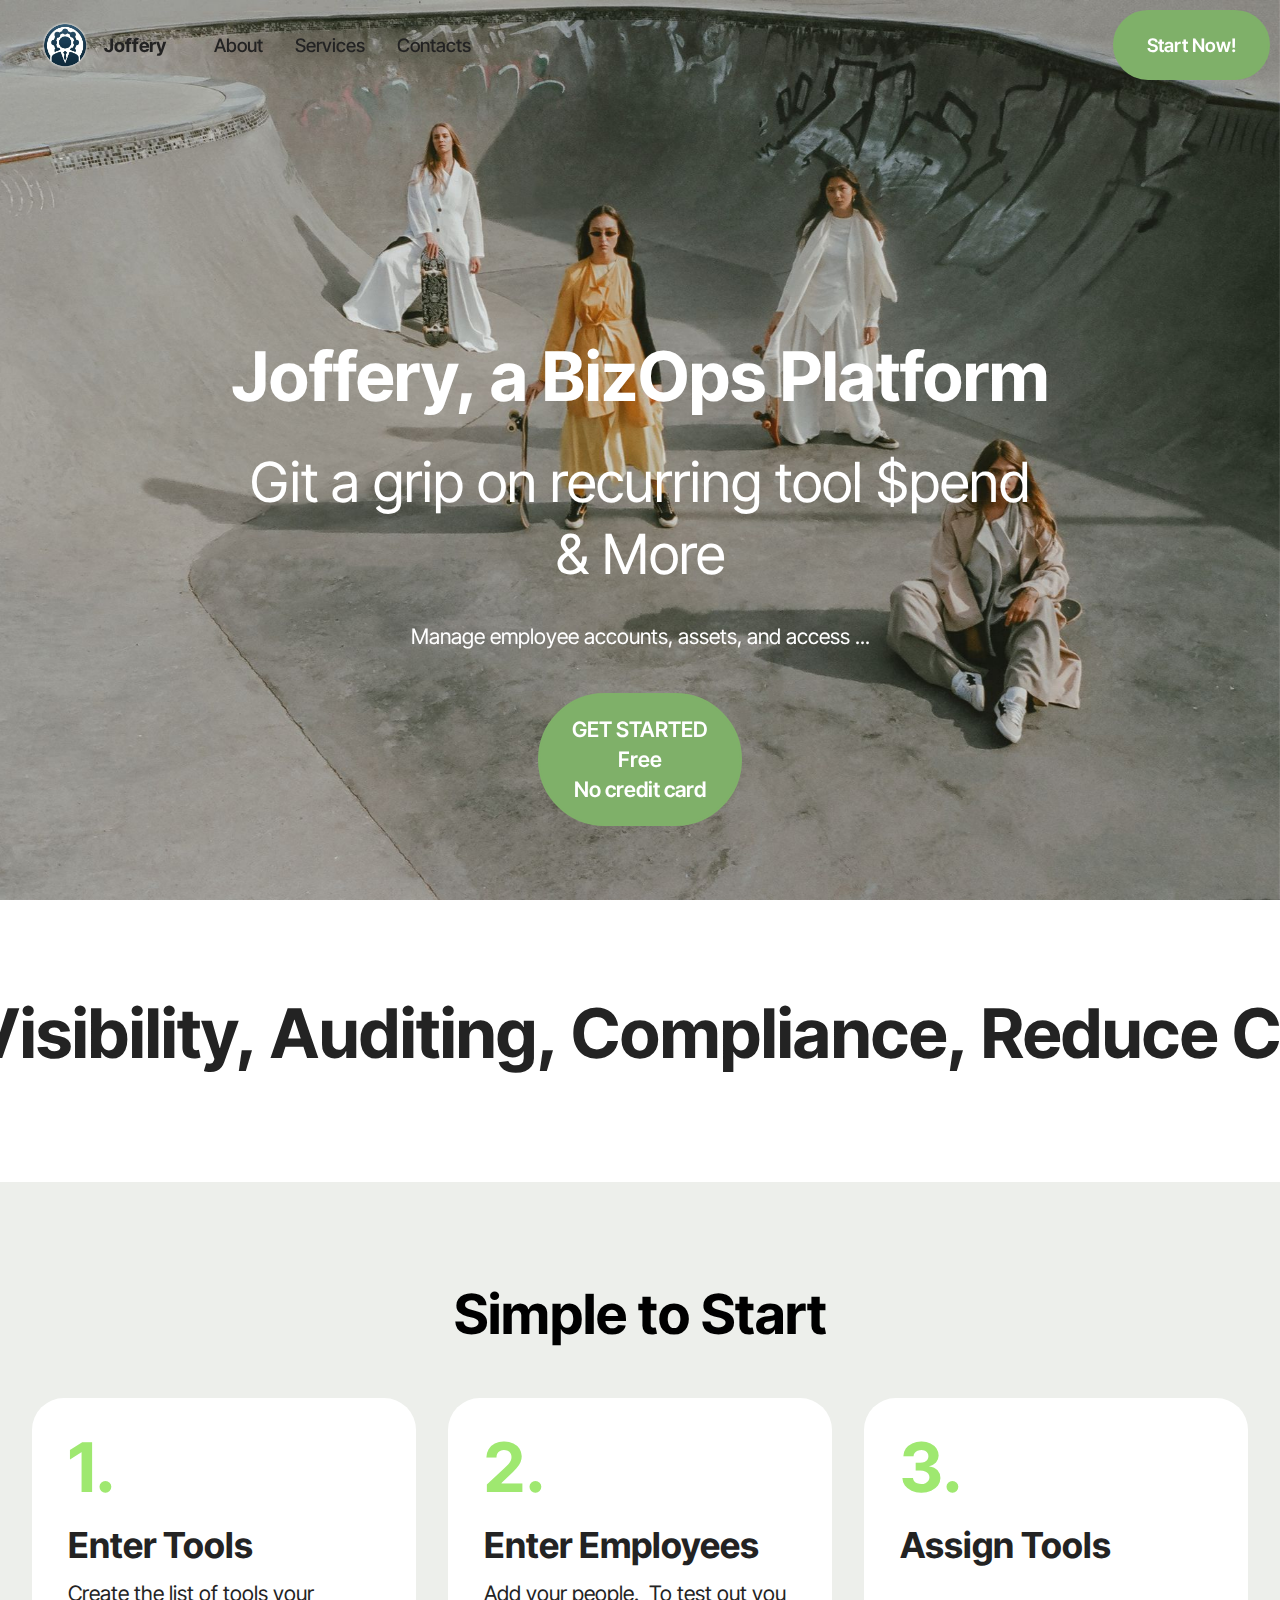
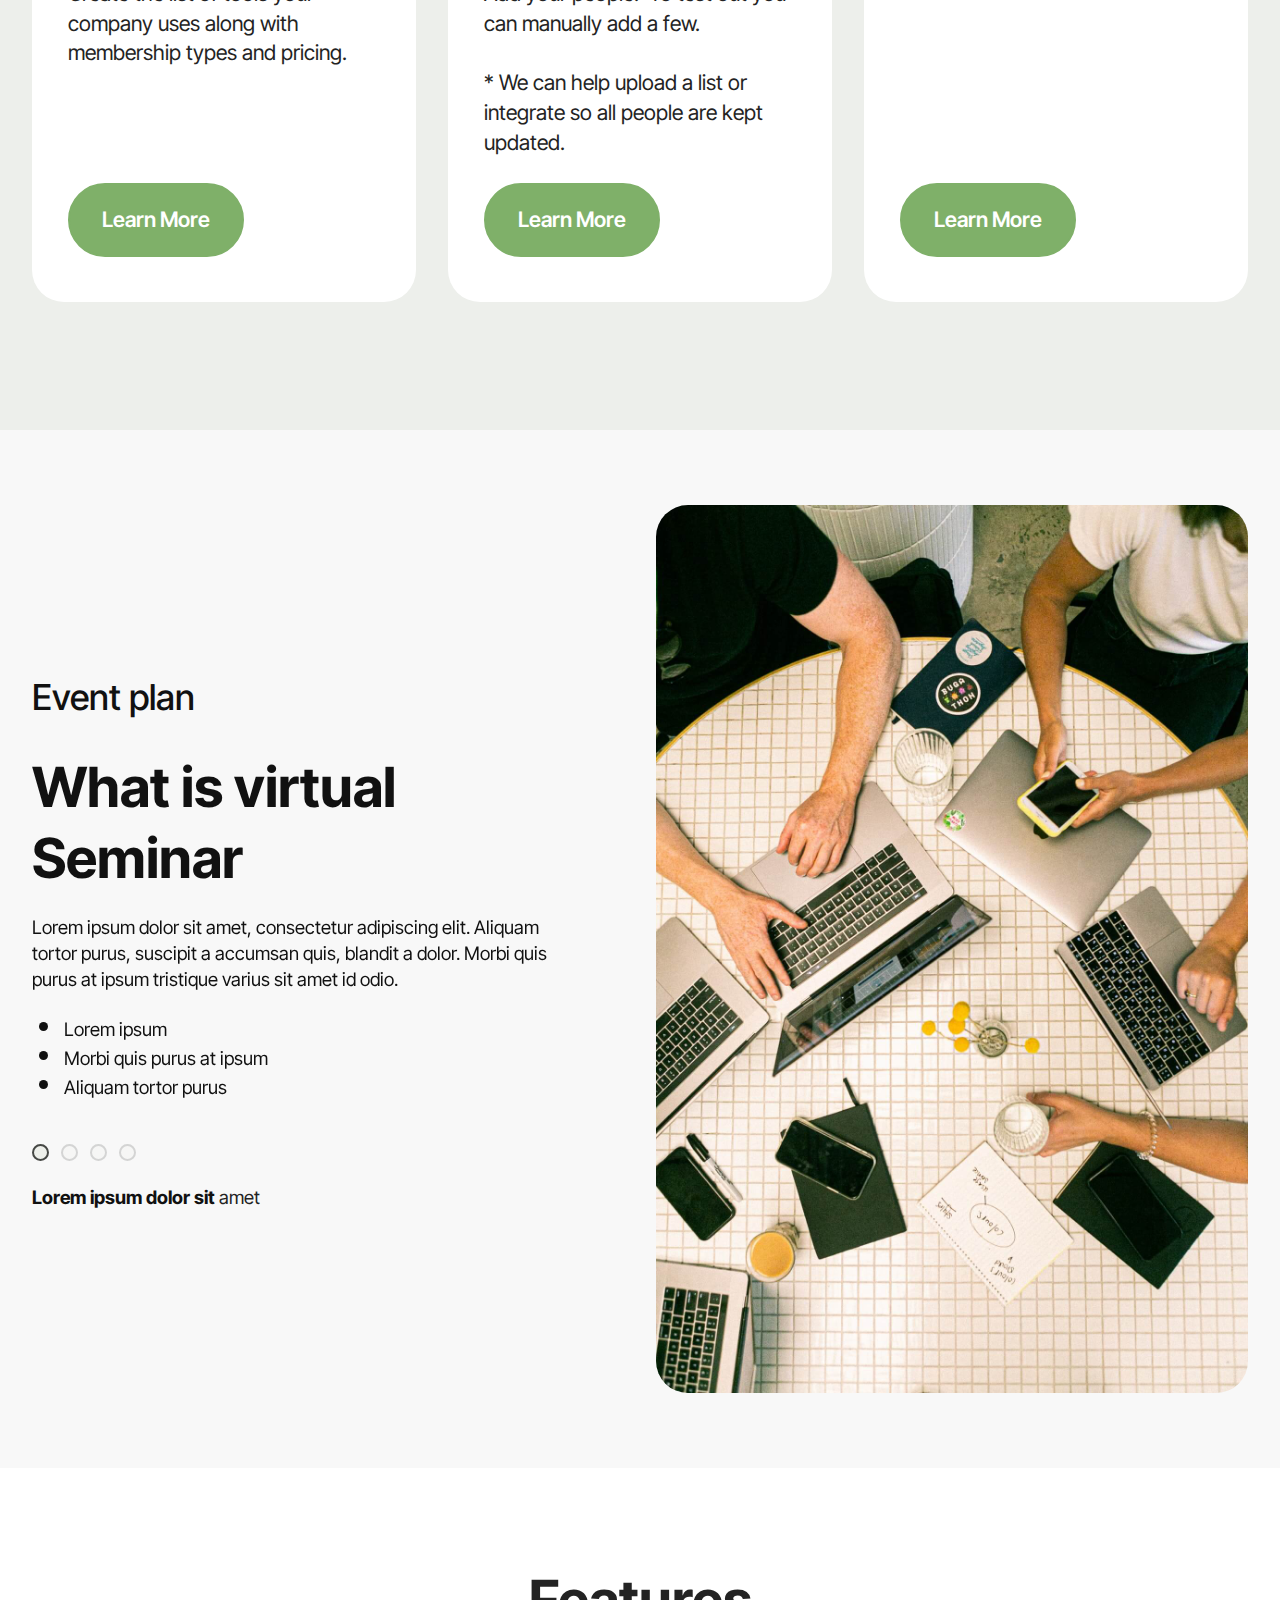
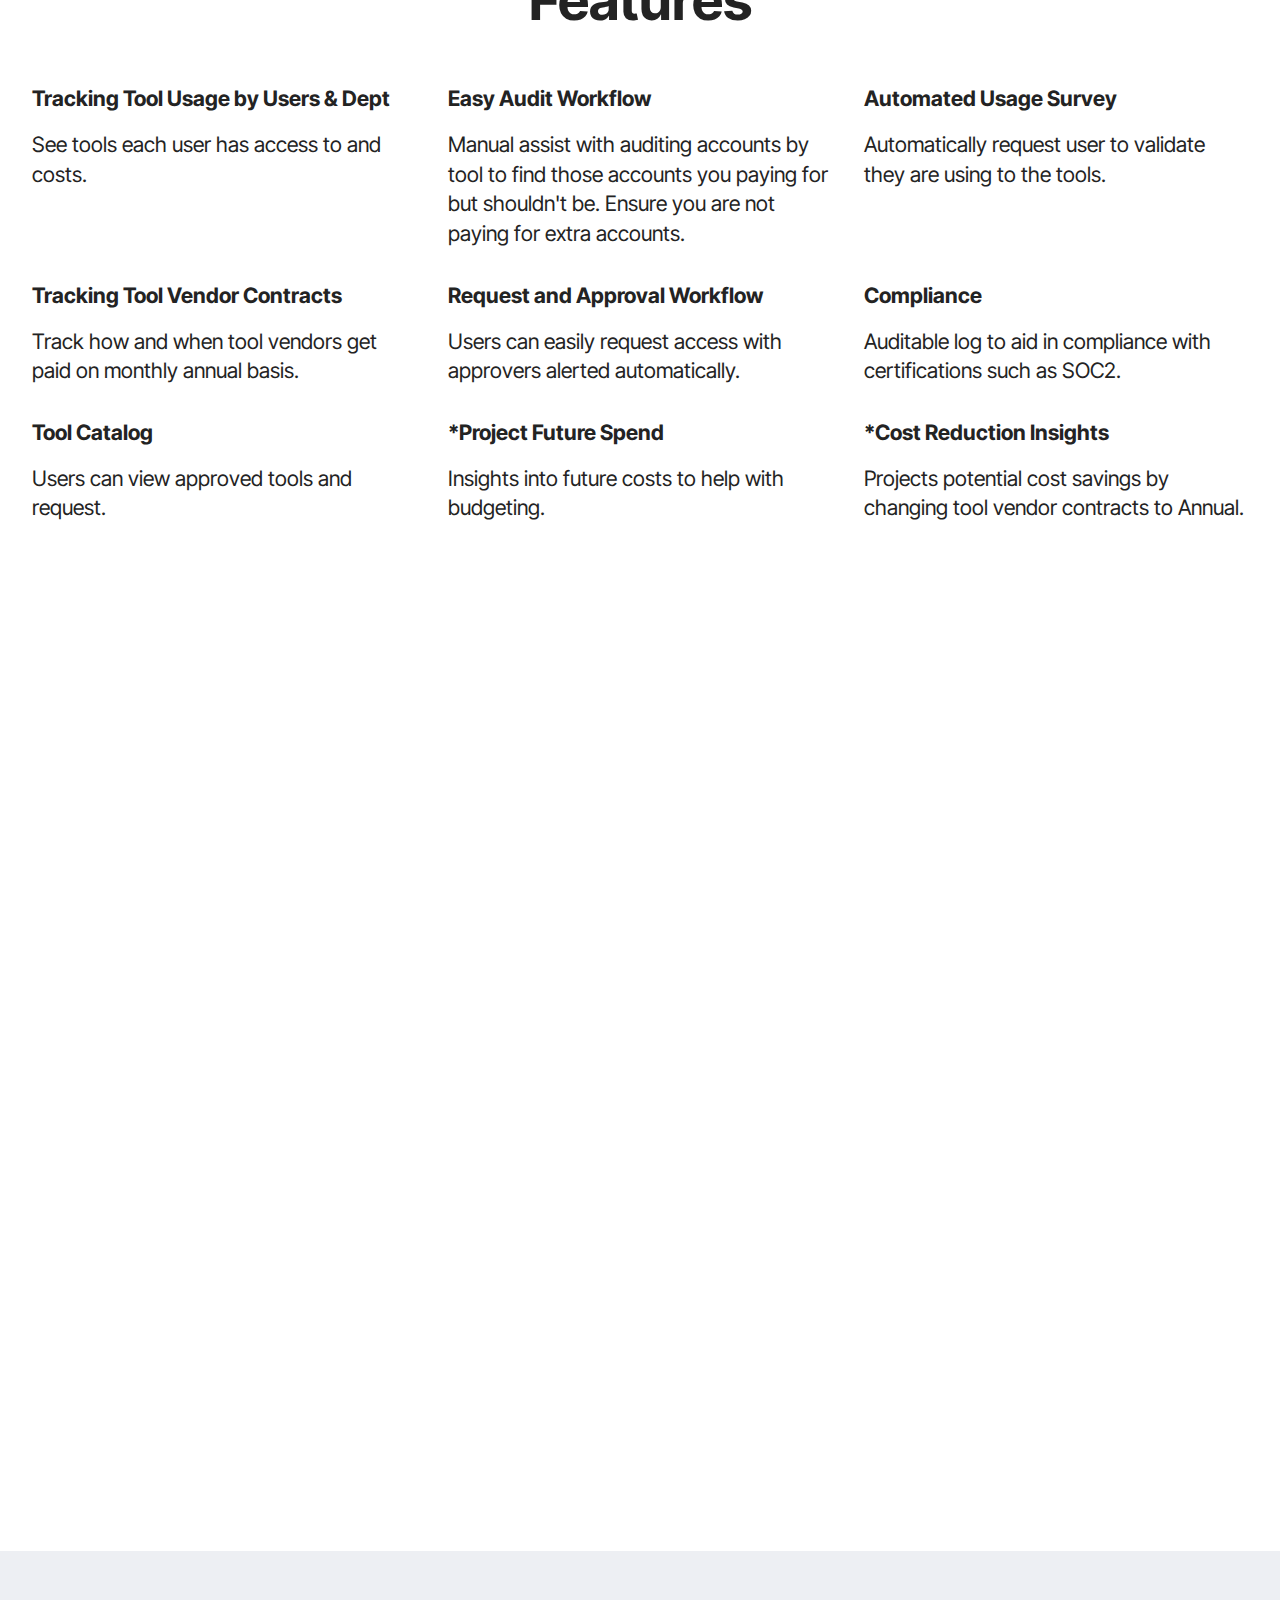
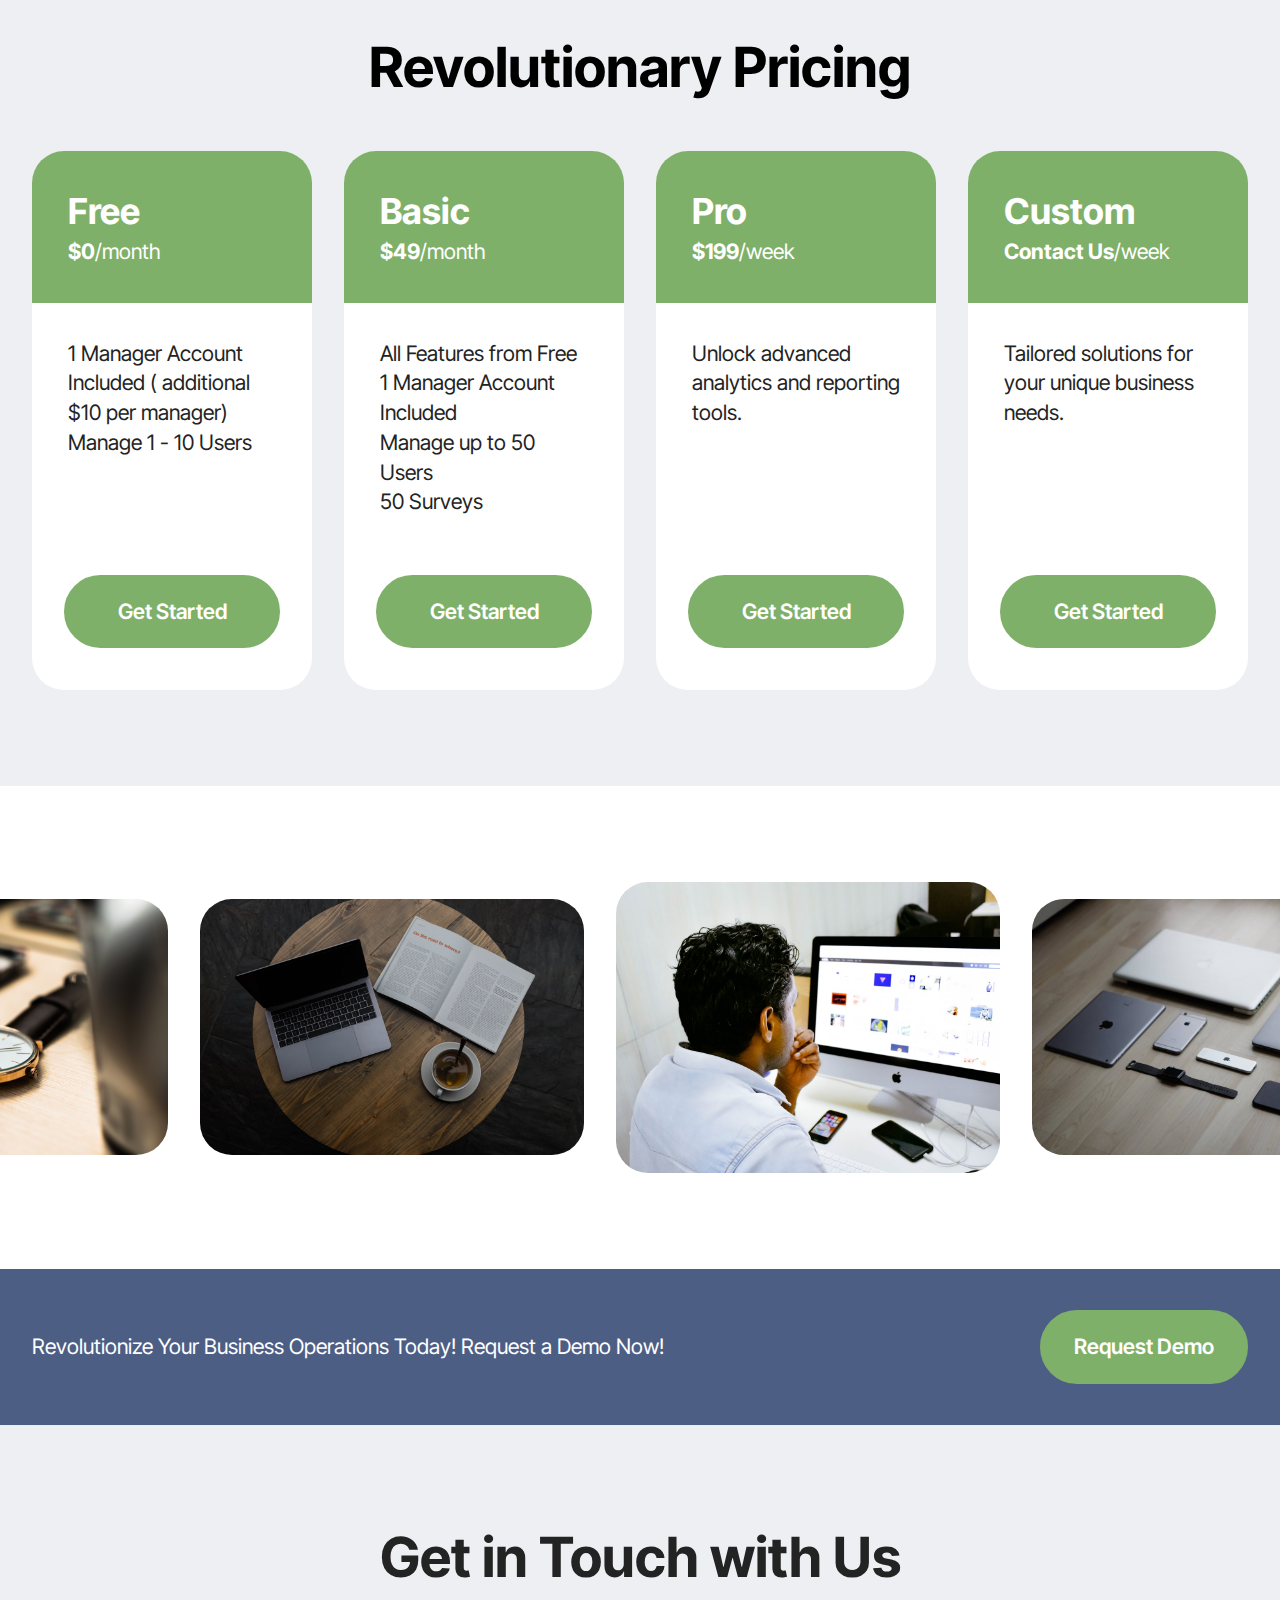
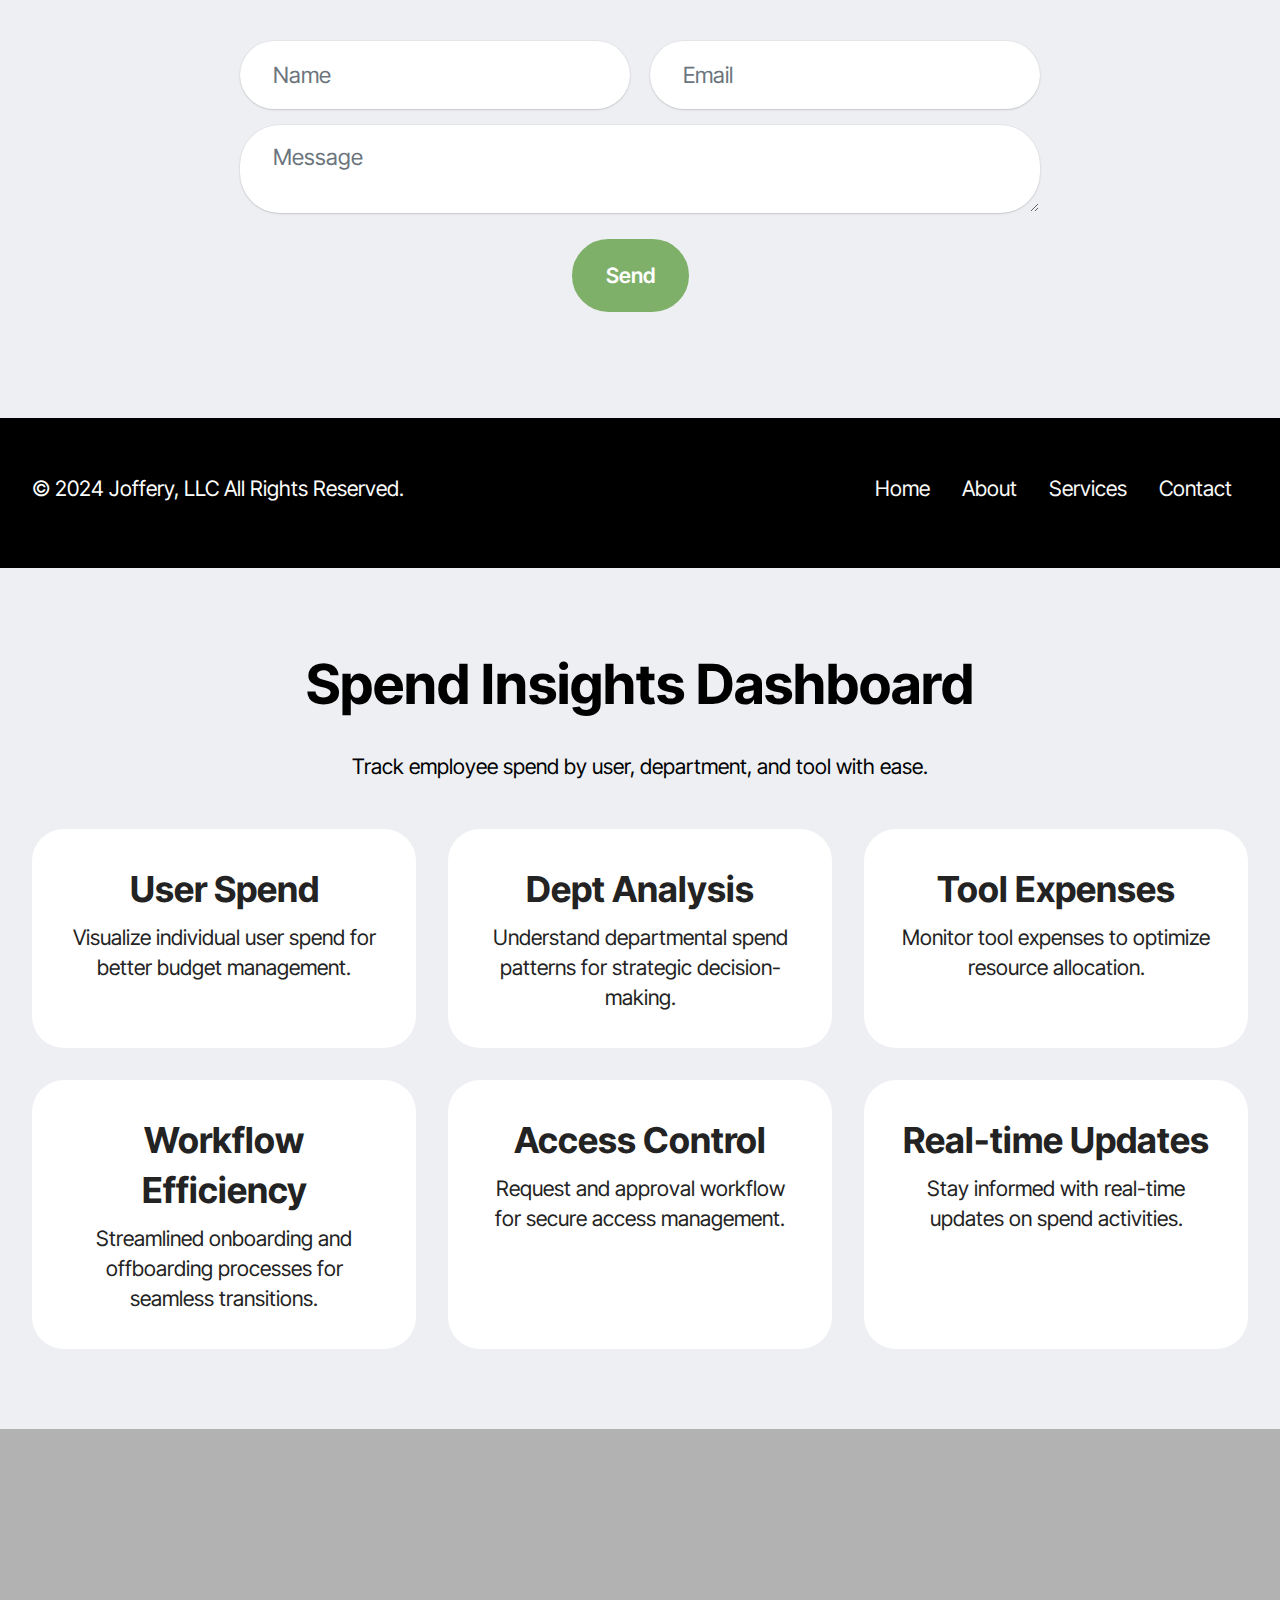
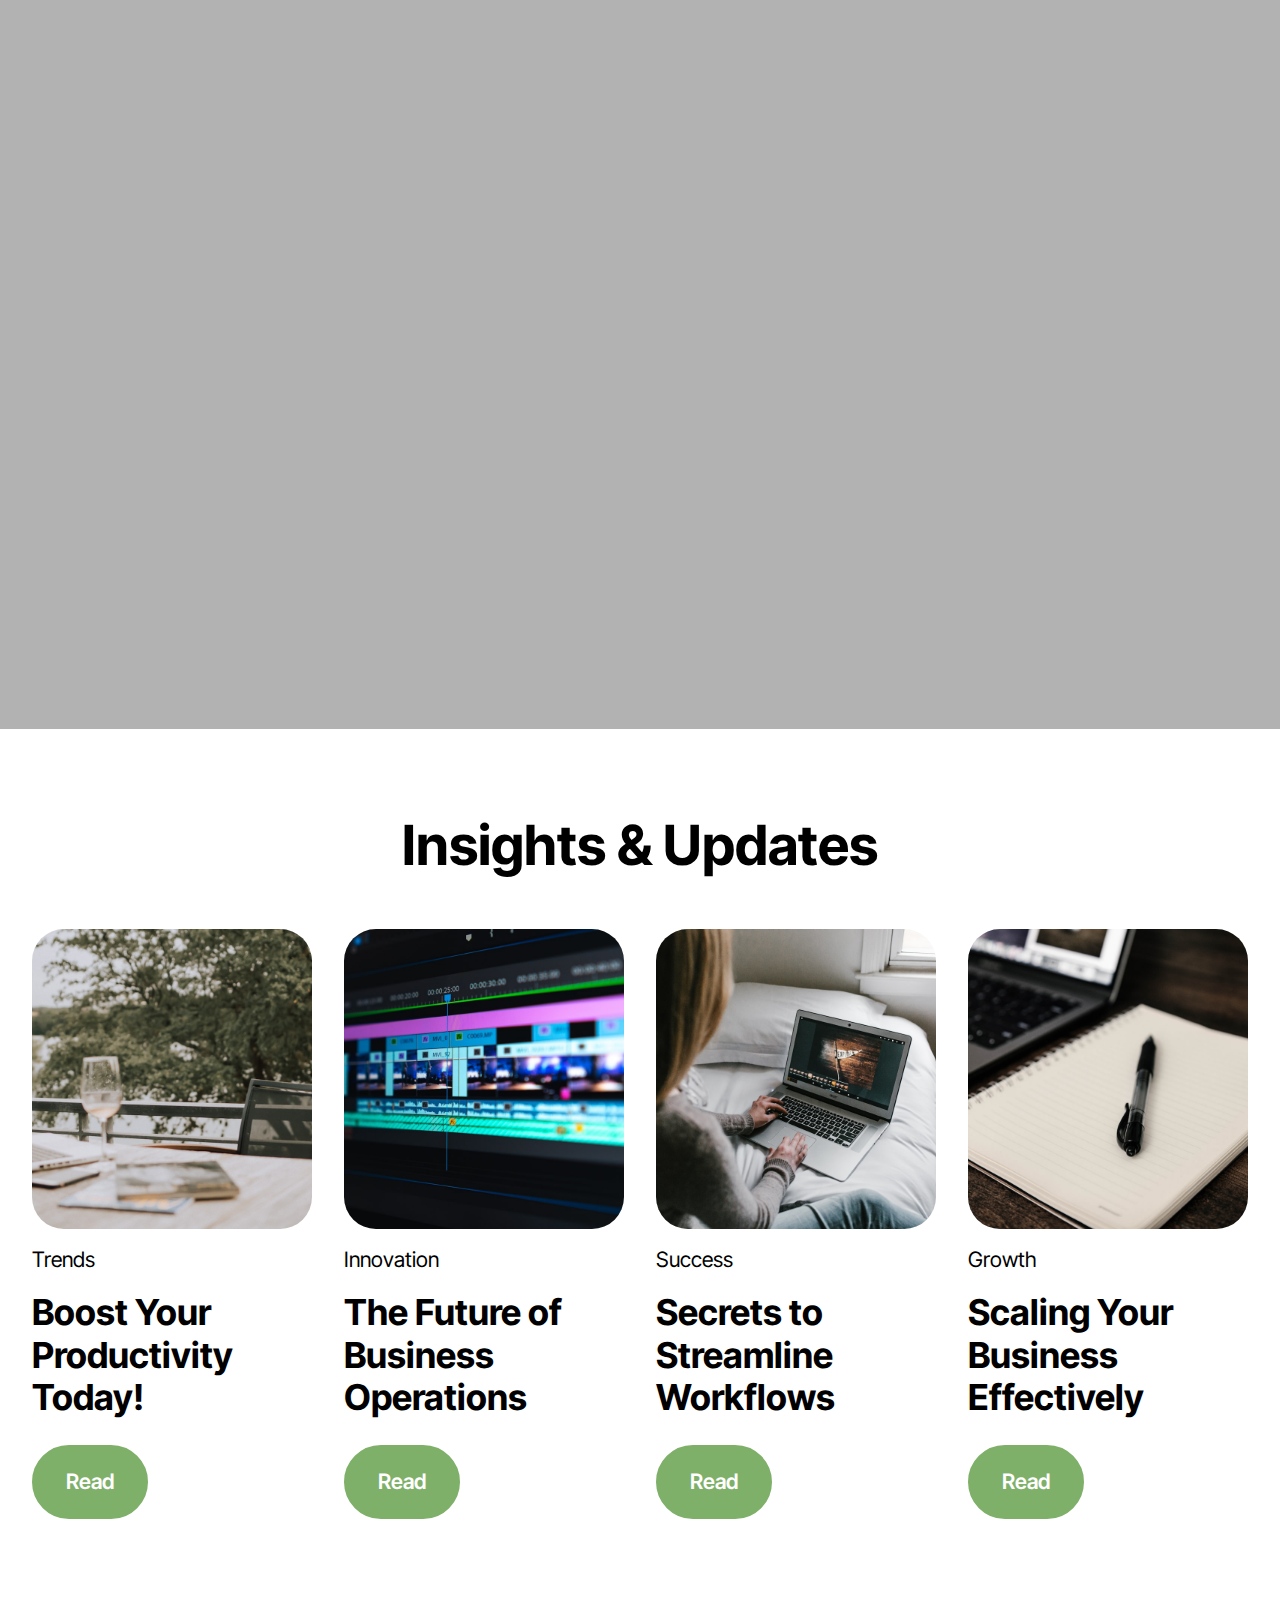
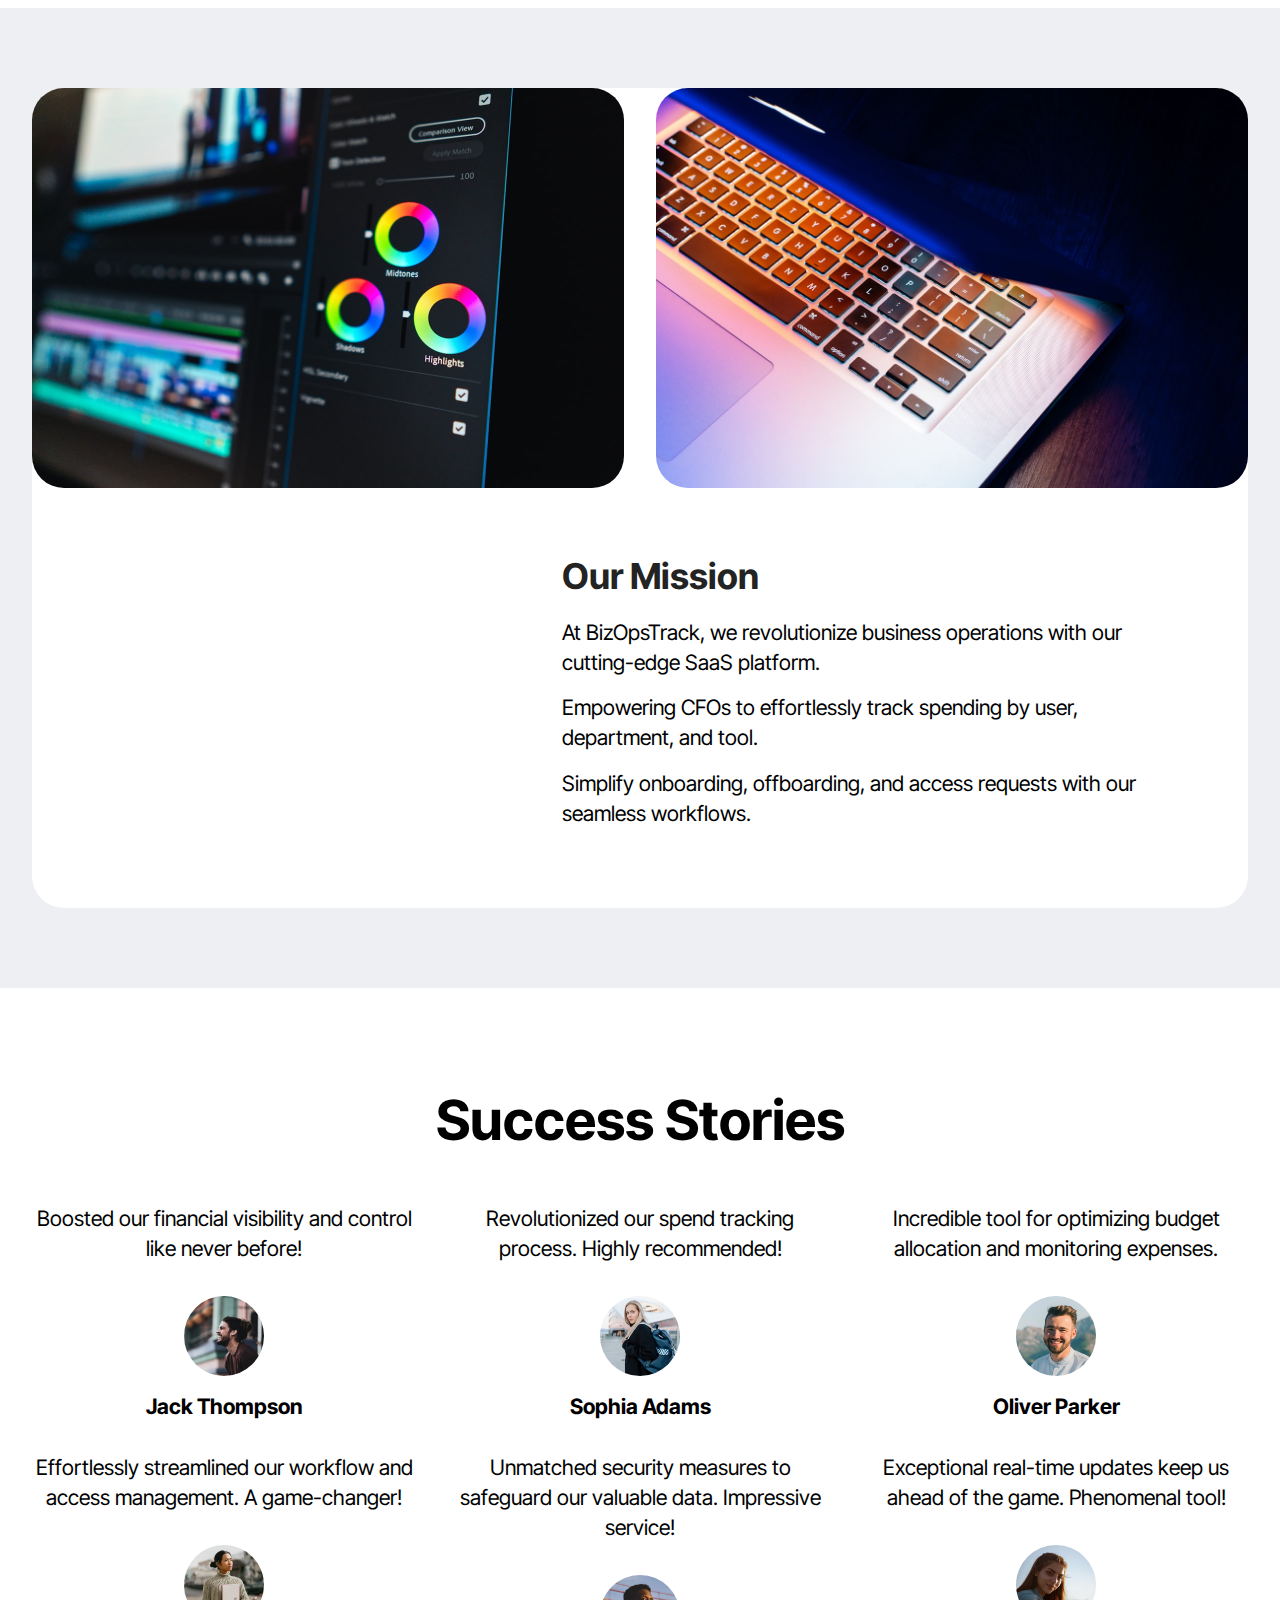
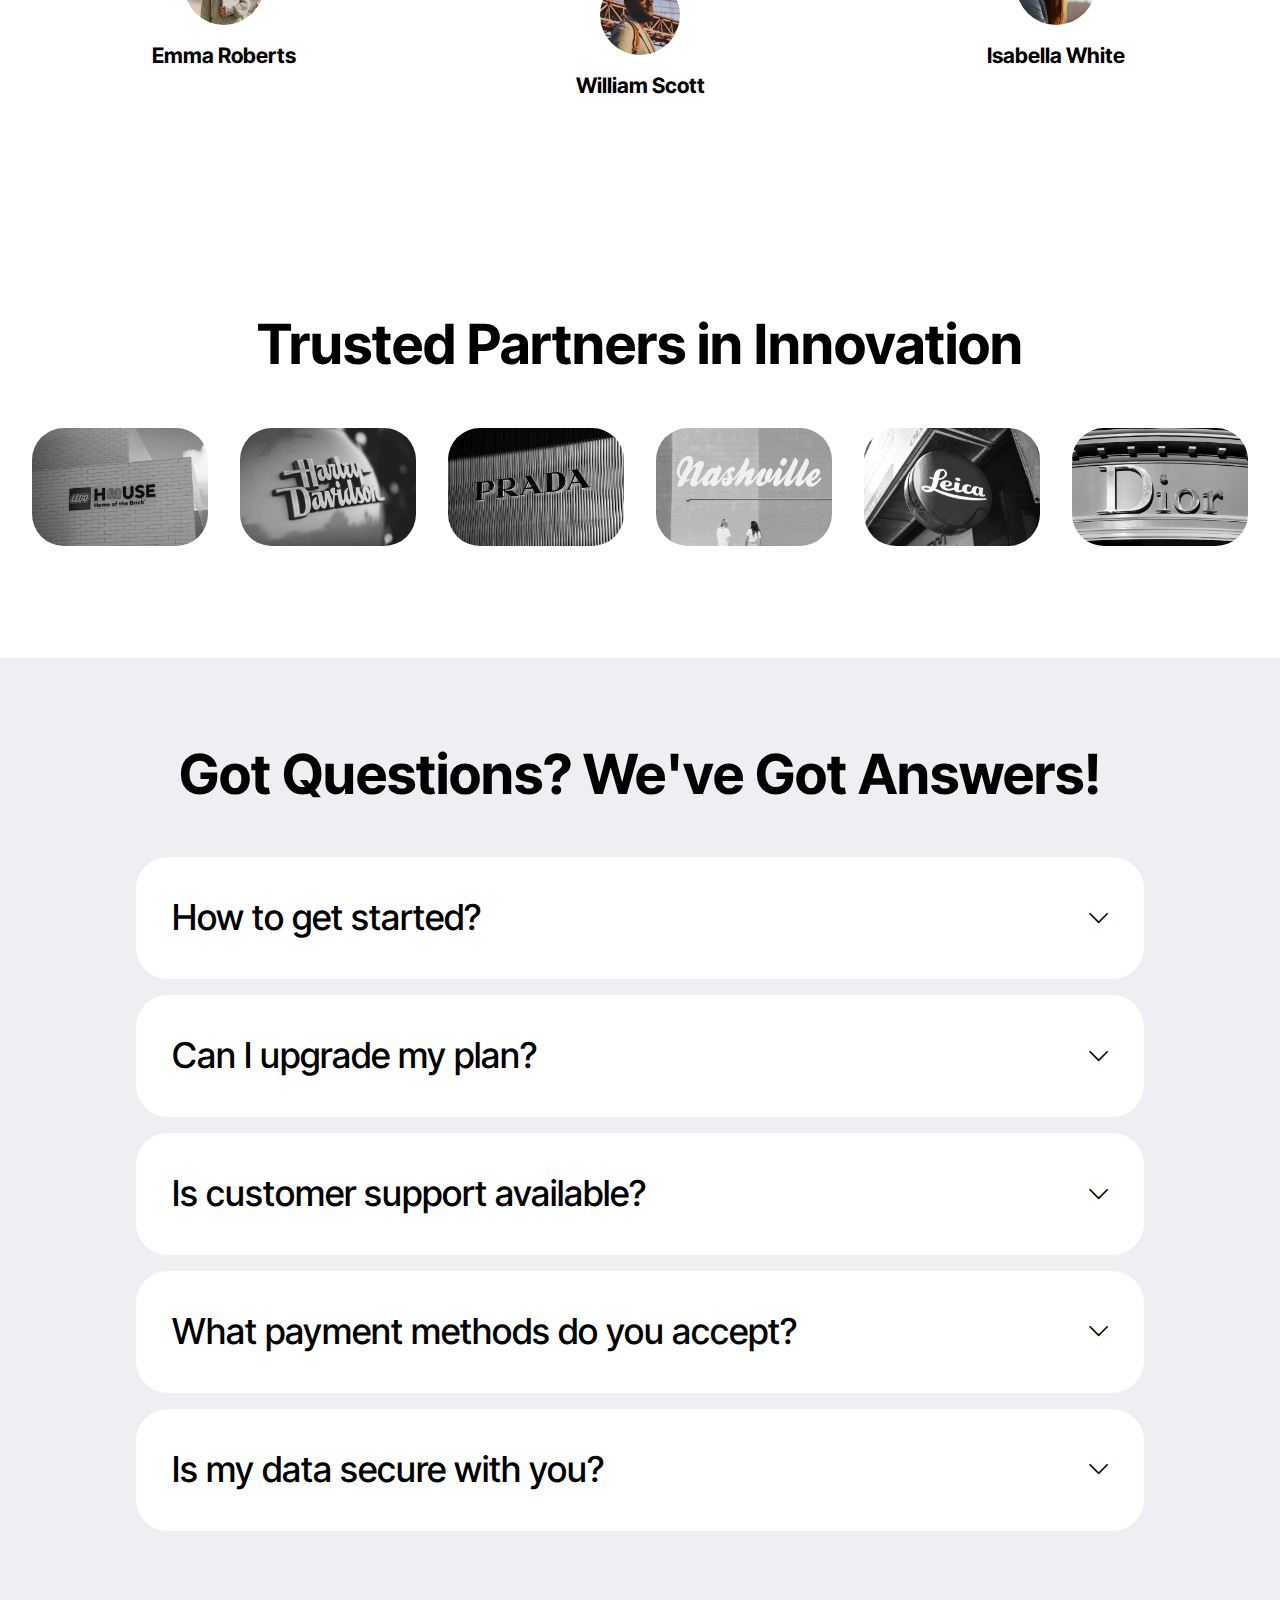
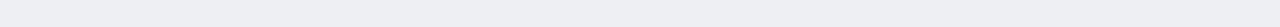
==== docs/index.html @ f222945c "Renamed src to docs" ====
<!DOCTYPE html>
<html  >
<head>
  <!-- Site made with Mobirise Website Builder v5.9.17, https://mobirise.com -->
  <meta charset="UTF-8">
  <meta http-equiv="X-UA-Compatible" content="IE=edge">
  <meta name="generator" content="Mobirise v5.9.17, mobirise.com">
  <meta name="viewport" content="width=device-width, initial-scale=1, minimum-scale=1">
  <link rel="shortcut icon" href="assets/images/dalle-2024-03-20-15.28.56-a-standalone-icon-for-joffery-a-bizops-platform-that-symbolizes-business-operations.-the-icon-should-be-simple-and-abstract-suitable-for-use-acros2.webp" type="image/x-icon">
  <meta name="description" content="Simplify business operations with our powerful tool for tracking employee resources, managing workflows, and gaining access approvals.">
  
  
  <title>Joffery - Business Operations Platform</title>
  <link rel="stylesheet" href="assets/web/assets/mobirise-icons2/mobirise2.css">
  <link rel="stylesheet" href="assets/bootstrap/css/bootstrap.min.css">
  <link rel="stylesheet" href="assets/bootstrap/css/bootstrap-grid.min.css">
  <link rel="stylesheet" href="assets/bootstrap/css/bootstrap-reboot.min.css">
  <link rel="stylesheet" href="assets/parallax/jarallax.css">
  <link rel="stylesheet" href="assets/dropdown/css/style.css">
  <link rel="stylesheet" href="assets/theme/css/style.css">
  <link rel="preload" href="https://fonts.googleapis.com/css2?family=Inter+Tight:wght@400;700&display=swap&display=swap" as="style" onload="this.onload=null;this.rel='stylesheet'">
  <noscript><link rel="stylesheet" href="https://fonts.googleapis.com/css2?family=Inter+Tight:wght@400;700&display=swap&display=swap"></noscript>
  <link rel="preload" as="style" href="assets/mobirise/css/mbr-additional.css?v=DovWfi"><link rel="stylesheet" href="assets/mobirise/css/mbr-additional.css?v=DovWfi" type="text/css">

  
  
  

</head>
<body>
  
  <section data-bs-version="5.1" class="menu menu6 cid-u7oiiQqboV" once="menu" id="menu06-3">
	

	<nav class="navbar navbar-dropdown opacityScroll navbar-fixed-top navbar-expand-lg">
		<div class="container">
			<div class="navbar-brand">
				<span class="navbar-logo">
					<a href="https://joffery.com">
						<img src="assets/images/dalle-2024-03-20-15.28.56-a-standalone-icon-for-joffery-a-bizops-platform-that-symbolizes-business-operations.-the-icon-should-be-simple-and-abstract-suitable-for-use-acros2.webp" alt="Joffery" style="height: 2.9rem;">
					</a>
				</span>
				<span class="navbar-caption-wrap"><a class="navbar-caption text-black display-4" href="https://mobiri.se">Joffery</a></span>
			</div>
			<button class="navbar-toggler" type="button" data-toggle="collapse" data-bs-toggle="collapse" data-target="#navbarSupportedContent" data-bs-target="#navbarSupportedContent" aria-controls="navbarNavAltMarkup" aria-expanded="false" aria-label="Toggle navigation">
				<div class="hamburger">
					<span></span>
					<span></span>
					<span></span>
					<span></span>
				</div>
			</button>
			<div class="collapse navbar-collapse opacityScroll" id="navbarSupportedContent">
				<ul class="navbar-nav nav-dropdown" data-app-modern-menu="true"><li class="nav-item">
						<a class="nav-link link text-black display-4" href="https://mobiri.se">About</a>
					</li>
					<li class="nav-item">
						<a class="nav-link link text-black display-4" href="https://mobiri.se" aria-expanded="false">Services</a>
					</li>
					<li class="nav-item">
						<a class="nav-link link text-black display-4" href="https://mobiri.se">Contacts</a>
					</li></ul>
				
				<div class="navbar-buttons mbr-section-btn">
					<a class="btn btn-primary display-4" href="https://mobiri.se"> Start Now!</a>
				</div>
			</div>
		</div>
	</nav>
</section>

<section data-bs-version="5.1" class="header16 cid-u77AbglFqi mbr-fullscreen mbr-parallax-background" id="header17-0">
  
  
  <div class="container-fluid">
    <div class="row">
      <div class="content-wrap col-12 col-md-12">
        <h1 class="mbr-section-title mbr-fonts-style mbr-white mb-4 display-1"><strong>Joffery, a BizOps Platform</strong></h1>
        <h2 class="mbr-section-subtitle mbr-fonts-style mbr-white mb-4 display-2">Git a grip on recurring tool $pend <br>&amp; More</h2>
        <p class="mbr-fonts-style mbr-text mbr-white mb-4 display-7">Manage employee accounts, assets, and access ...</p>
        <div class="mbr-section-btn"><a class="btn btn-primary display-7" href="https://mobiri.se">GET STARTED<br>Free<br>No credit card<br></a></div>
      </div>
    </div>
  </div>
</section>

<section data-bs-version="5.1" class="gallery10 cid-u77b7h68Ax" id="features-69-u77b7h68Ax">
  


  <div class="container-fluid">

      <div class="loop-container">
        <div class="item display-1" data-linewords="Visibility, Auditing, Compliance, Reduce Costs  * " data-direction="-1" data-speed="0.05">☁️ Best offers ☁️ Free delivery ☁️ Perfect design ☁️ Comfort ☁️ Support 24/7 ☁️ Vibes</div>

        <div class="item display-1" data-linewords="Visibility, Auditing, Compliance, Reduce Costs  * " data-direction="-1" data-speed="0.05">☁️ Best offers ☁️ Free delivery ☁️ Perfect design ☁️ Comfort ☁️ Support 24/7 ☁️ Vibes</div>
      </div>
    
  </div>
</section>

<section data-bs-version="5.1" class="numbers01 cid-u7B6TBPcHY" id="numbers01-a">
	
	
	<div class="container">
		<div class="row justify-content-center">
			<div class="col-12 content-head">
				<div class="mbr-section-head mb-5">
					<h4 class="mbr-section-title mbr-fonts-style align-center mb-0 display-2">
						<strong>Simple to Start</strong></h4>
					
					
				</div>
			</div>
		</div>
		<div class="row">
			<div class="item features-without-image col-12 col-md-6 col-lg-4 active">
				<div class="item-wrapper">
					<div class="item-content">
						<h5 class="mbr-card-title mbr-fonts-style mt-0 mb-3 mbr-number display-1"><strong>1.</strong>
						</h5>
						<h4 class="card-title mbr-fonts-style display-5">
							<strong>Enter Tools</strong></h4>
						<p class="card-text mbr-fonts-style mt-0 mb-3 display-7">Create the list of tools your company uses along with membership types and pricing.</p>
						<div class="mbr-section-btn item-footer">
							<a href="" class="btn item-btn btn-primary display-7">Learn More</a>
						</div>
					</div>

				</div>
			</div>
			<div class="item features-without-image col-12 col-md-6 col-lg-4">
				<div class="item-wrapper">
					<div class="item-content">
						<h5 class="mbr-card-title mbr-fonts-style mt-0 mb-3 mbr-number display-1"><strong>2.</strong>
						</h5>
						<h4 class="card-title mbr-fonts-style display-5">
							<strong>Enter Employees</strong></h4>
						<p class="card-text mbr-fonts-style mt-0 mb-3 display-7">
							Add your people.&nbsp; To test out you can manually add a few.&nbsp;&nbsp;<br><br>* We can help upload a list or&nbsp; integrate so all people are kept updated.</p>
						<div class="mbr-section-btn item-footer">
							<a href="" class="btn item-btn btn-primary display-7">Learn More</a>
						</div>
					</div>

				</div>
			</div>
			<div class="item features-without-image col-12 col-md-6 col-lg-4">
				<div class="item-wrapper">
					<div class="item-content">
						<h5 class="mbr-card-title mbr-fonts-style mt-0 mb-3 mbr-number display-1"><strong>3.</strong>
						</h5>
						<h4 class="card-title mbr-fonts-style display-5">
							<strong>Assign Tools</strong></h4>
						<p class="card-text mbr-fonts-style mt-0 mb-3 display-7"></p>
						<div class="mbr-section-btn item-footer">
							<a href="" class="btn item-btn btn-primary display-7">Learn More</a>
						</div>
					</div>
				</div>
			</div>
		</div>
	</div>
</section>

<section data-bs-version="5.1" class="header003 testimonials-slider cid-u7onRtlUaz" data-interval="false" data-bs-interval="false" id="header003-4">
    
    
    <div class="container">
        <div class="row">
            <div class="col-lg-6 m-auto">
                <div class="content-wrapper align-left">
                    <h3 class="mbr-section-subtitle mbr-semibold mbr-black pb-3 mbr-fonts-style mb-1 display-5">Event
                        plan</h3>
                    <div class="carousel slide slides pt-2" role="listbox" data-pause="true" data-keyboard="false" data-ride="carousel" data-bs-ride="carousel" data-interval="5000" data-bs-interval="5000">
                        <ol class="carousel-indicators align-left">
                            <li data-slide-to="0" data-bs-slide-to="0" class="active"></li>
                            <li data-slide-to="1" data-bs-slide-to="1"></li>
                            <li data-slide-to="2" data-bs-slide-to="2"></li>
                            <li data-slide-to="3" data-bs-slide-to="3"></li>
                            
                            
                            
                            
                            
                            
                        </ol>
                        <div class="carousel-inner">
                            
                            
                            
                        <div class="carousel-item">
                                <div class="align-left pb-5">
                                    <h1 class="mbr-section-title mbr-bold mbr-black mbr-fonts-style display-2 pb-3 mb-1">What is virtual Seminar</h1>
                                    <p class="mbr-text text mbr-black mbr-regular mbr-fonts-style display-4 pb-3 mb-1">Lorem ipsum dolor sit amet,
                                        consectetur adipiscing elit. Aliquam tortor purus, suscipit a accumsan quis,
                                        blandit a dolor.
                                        Morbi quis purus at ipsum tristique varius sit amet id odio.</p>
                                    <ul class="list mbr-black mbr-regular mbr-fonts-style mbr-text mb-3 display-4">
                                        <li>Lorem ipsum</li>
                                        <li>Morbi quis purus at ipsum</li>
                                        <li>Aliquam tortor purus</li>
                                    </ul>
                                </div>
                            </div><div class="carousel-item">
                                <div class="align-left pb-5">
                                    <h1 class="mbr-section-title mbr-bold mbr-black mbr-fonts-style display-2 pb-3 mb-1">Multiple events</h1>
                                    <p class="mbr-text text mbr-black mbr-regular mbr-fonts-style display-4 pb-3 mb-1">Lorem ipsum dolor sit amet,
                                        consectetur adipiscing elit. Aliquam tortor purus, suscipit a accumsan quis,
                                        blandit a dolor.
                                        Morbi quis purus at ipsum tristique varius sit amet id odio.</p>
                                    <ul class="list mbr-black mbr-regular mbr-fonts-style mbr-text mb-3 display-4">
                                        <li>Lorem ipsum</li>
                                        <li>Morbi quis purus at ipsum</li>
                                        <li>Aliquam tortor purus</li>
                                        <li>Lorem ipsum</li>
                                    </ul>
                                </div>
                            </div><div class="carousel-item">
                                <div class="align-left pb-5">
                                    <h1 class="mbr-section-title mbr-bold mbr-black mbr-fonts-style display-2 pb-3 mb-1">Cover Over 5 Topics</h1>
                                    <p class="mbr-text text mbr-black mbr-regular mbr-fonts-style display-4 pb-3 mb-1">Lorem ipsum dolor sit amet,
                                        consectetur adipiscing elit. Aliquam tortor purus, suscipit a accumsan quis,
                                        blandit a dolor.
                                        Morbi quis purus at ipsum tristique varius sit amet id odio.</p>
                                    <ul class="list mbr-black mbr-regular mbr-fonts-style mbr-text mb-3 display-4">
                                        <li>Lorem ipsum</li>
                                        <li>Morbi quis purus at ipsum</li>
                                        <li>Aliquam tortor purus</li>
                                        <li>Suscipit a accumsan quis</li>
                                        <li>Blandit a dolor</li>
                                    </ul>
                                </div>
                            </div><div class="carousel-item">
                                <div class="align-left pb-5">
                                    <h1 class="mbr-section-title mbr-bold mbr-black mbr-fonts-style display-2 pb-3 mb-1">Cover Over 5 Topics</h1>
                                    <p class="mbr-text text mbr-black mbr-regular mbr-fonts-style display-4 pb-3 mb-1">Lorem ipsum dolor sit amet,
                                        consectetur adipiscing elit. Aliquam tortor purus, suscipit a accumsan quis,
                                        blandit a dolor.
                                        Morbi quis purus at ipsum tristique varius sit amet id odio.</p>
                                    <ul class="list mbr-black mbr-regular mbr-fonts-style mbr-text mb-3 display-4">
                                        <li>Lorem ipsum</li>
                                        <li>Morbi quis purus at ipsum</li>
                                        <li>Aliquam tortor purus</li>
                                        <li>Suscipit a accumsan quis</li>
                                        <li>Blandit a dolor</li>
                                    </ul>
                                </div>
                            </div></div>
                    </div>
                    <p class="mbr-text bottom-text mbr-black mbr-bold mbr-fonts-style mt-1 pt-3 display-4">Lorem ipsum dolor
                        sit <a href="#" class="text-black">amet</a></p>
                </div>
            </div>
            <div class="col-lg-6 m-auto img-col">
                <img src="assets/images/09.jpg" alt="Mobirise">
            </div>
        </div>
    </div>
</section>

<section data-bs-version="5.1" class="features033 cid-u77B984dhz" id="features033-2">
	

	
	
	<div class="container">
		<div class="row justify-content-center">
			<div class="col-12 content-head">
				<div class="mbr-section-head mb-5">
					<h4 class="mbr-section-title mbr-fonts-style align-center mb-0 display-2">
						<strong>Features</strong>
					</h4>
					
				</div>
			</div>
		</div>
		<div class="row justify-content-center">
			
			
			<div class="item features-without-image col-12 col-lg-4 active">
				<div class="item-wrapper">
					
					<div class="card-box">
						<h4 class="card-title mbr-fonts-style mb-0 display-7"><strong>Tracking Tool Usage by Users &amp; Dept</strong></h4>
						<h5 class="card-text mbr-fonts-style mt-3 display-7">
							<div>See tools each user has access to and costs.</div>
						</h5>
					</div>
				</div>
			</div><div class="item features-without-image col-12 col-lg-4">
				<div class="item-wrapper">
					
					<div class="card-box">
						<h4 class="card-title mbr-fonts-style mb-0 display-7"><strong>Easy Audit Workflow</strong></h4>
						<h5 class="card-text mbr-fonts-style mt-3 display-7">
							Manual assist with auditing accounts by tool to find those accounts you paying for but shouldn't be. Ensure you are not paying for extra accounts.</h5>
					</div>
				</div>
			</div>
			
			<div class="item features-without-image col-12 col-lg-4">
				<div class="item-wrapper">
					
					<div class="card-box">
						<h4 class="card-title mbr-fonts-style mb-0 display-7">
							<strong>Automated Usage Survey</strong></h4>
						<h5 class="card-text mbr-fonts-style mt-3 display-7">Automatically request user to validate they are using to the tools.</h5>
					</div>
				</div>
			</div><div class="item features-without-image col-12 col-lg-4">
				<div class="item-wrapper">
					
					<div class="card-box">
						<h4 class="card-title mbr-fonts-style mb-0 display-7"><strong>Tracking Tool Vendor Contracts</strong></h4>
						<h5 class="card-text mbr-fonts-style mt-3 display-7">
							Track how and when tool vendors get paid on monthly annual basis.</h5>
					</div>
				</div>
			</div><div class="item features-without-image col-12 col-lg-4">
				<div class="item-wrapper">
					
					<div class="card-box">
						<h4 class="card-title mbr-fonts-style mb-0 display-7"><strong>Request and Approval Workflow</strong></h4>
						<h5 class="card-text mbr-fonts-style mt-3 display-7">
							Users can easily request access with approvers alerted automatically.</h5>
					</div>
				</div>
			</div><div class="item features-without-image col-12 col-lg-4">
				<div class="item-wrapper">
					
					<div class="card-box">
						<h4 class="card-title mbr-fonts-style mb-0 display-7"><strong>Compliance</strong></h4>
						<h5 class="card-text mbr-fonts-style mt-3 display-7">Auditable log to aid in compliance with certifications such as SOC2.</h5>
					</div>
				</div>
			</div>
			

			
			<div class="item features-without-image col-12 col-lg-4">
				<div class="item-wrapper">
					
					<div class="card-box">
						<h4 class="card-title mbr-fonts-style mb-0 display-7">
							<strong>Tool Catalog</strong></h4>
						<h5 class="card-text mbr-fonts-style mt-3 display-7">
						  Users can view approved tools and request.</h5>
					</div>
				</div>
			</div>
			<div class="item features-without-image col-12 col-lg-4">
				<div class="item-wrapper">
					
					<div class="card-box">
						<h4 class="card-title mbr-fonts-style mb-0 display-7"><strong>*Project Future Spend</strong></h4>
						<h5 class="card-text mbr-fonts-style mt-3 display-7">Insights into future costs to help with budgeting.</h5>
					</div>
				</div>
			</div><div class="item features-without-image col-12 col-lg-4">
				<div class="item-wrapper">
					
					<div class="card-box">
						<h4 class="card-title mbr-fonts-style mb-0 display-7"><strong>*Cost Reduction Insights</strong></h4>
						<h5 class="card-text mbr-fonts-style mt-3 display-7">
							Projects potential cost savings by changing tool vendor contracts to Annual.</h5>
					</div>
				</div>
			</div>
		</div>
	</div>
</section>

<section data-bs-version="5.1" class="image02 cid-u77b7h7uFk mbr-fullscreen mbr-parallax-background" id="image-13-u77b7h7uFk">
    
    
    <div class="container">
        <div class="row"></div>
    </div>
</section>

<section data-bs-version="5.1" class="pricing1 cid-u77b7h7Nn2" id="pricing-cards-1-u77b7h7Nn2">
    
    
    <div class="container-fluid">
        <div class="row justify-content-center">
            <div class="col-12 content-head">
                <div class="mbr-section-head mb-5">
                    <h4 class="mbr-section-title mbr-fonts-style align-center mb-0 display-2">
                        <strong>Revolutionary Pricing</strong>
                    </h4>
                    
                </div>
            </div>
        </div>
        <div class="row">
            <div class="item features-without-image col-12 col-md-6 col-lg-3 item-mb active">
                <div class="item-wrapper">
                    <div class="item-head">
                        <h5 class="item-title mbr-fonts-style mb-0 display-5">
                            <strong>Free</strong></h5>
                        <h6 class="item-subtitle mbr-fonts-style mt-0 mb-0 display-7"><strong>$0</strong>/month</h6>
                    </div>
                    <div class="item-content">
                        <p class="mbr-text mbr-fonts-style display-7">1 Manager Account Included ( additional $10 per manager)<br>Manage 1 - 10 Users<br><br></p>
                    </div>
                    <div class="mbr-section-btn item-footer">
                        <a href="" class="btn item-btn btn-primary display-7">Get Started</a>
                    </div>
                </div>
            </div><div class="item features-without-image col-12 col-md-6 col-lg-3 item-mb">
                <div class="item-wrapper">
                    <div class="item-head">
                        <h5 class="item-title mbr-fonts-style mb-0 display-5">
                            <strong>Basic</strong>
                        </h5>
                        <h6 class="item-subtitle mbr-fonts-style mt-0 mb-0 display-7">
                            <strong>$49</strong>/month</h6>
                    </div>
                    <div class="item-content">
                        <p class="mbr-text mbr-fonts-style display-7">All Features from Free<br>1 Manager Account Included<br>Manage up to 50 Users<br>50 Surveys</p>
                    </div>
                    <div class="mbr-section-btn item-footer">
                        <a href="" class="btn item-btn btn-primary display-7">Get Started</a>
                    </div>
                </div>
            </div>
            <div class="item features-without-image col-12 col-md-6 col-lg-3 item-mb">
                <div class="item-wrapper">
                    <div class="item-head">
                        <h5 class="item-title mbr-fonts-style mb-0 display-5">
                            <strong>Pro</strong>
                        </h5>
                        <h6 class="item-subtitle mbr-fonts-style mt-0 mb-0 display-7">
                            <strong>$199</strong>/week
                        </h6>
                    </div>
                    <div class="item-content">
                        <p class="mbr-text mbr-fonts-style display-7">Unlock advanced analytics and reporting tools.</p>
                    </div>
                    <div class="mbr-section-btn item-footer">
                        <a href="" class="btn item-btn btn-primary display-7">Get Started</a>
                    </div>
                </div>
            </div>

            

            <div class="item features-without-image col-12 col-md-6 col-lg-3 item-mb">
                <div class="item-wrapper">
                    <div class="item-head">
                        <h5 class="item-title mbr-fonts-style mb-0 display-5">
                            <strong>Custom</strong>
                        </h5>
                        <h6 class="item-subtitle mbr-fonts-style mt-0 mb-0 display-7">
                            <strong>Contact Us</strong>/week
                        </h6>
                    </div>
                    <div class="item-content">
                        <p class="mbr-text mbr-fonts-style display-7">Tailored solutions for your unique business needs.</p>
                    </div>
                    <div class="mbr-section-btn item-footer">
                        <a href="" class="btn item-btn btn-primary display-7">Get Started</a>
                    </div>
                </div>
            </div>
        </div>
    </div>
</section>

<section data-bs-version="5.1" class="gallery07 cid-u77b7h8dKT" id="gallery-14-u77b7h8dKT">
  
  
  <div class="container-fluid gallery-wrapper">
    <div class="row justify-content-center">
      <div class="col-12 content-head">
        
      </div>
    </div>
    <div class="grid-container">
      <div class="grid-container-3 moving-left" style="transform: translate3d(-200px, 0px, 0px);">
        <div class="grid-item">
          <img src="assets/images/photo-1544805728-d8007e0761be.jpeg" alt="Mobirise Website Builder">
        </div>
        <div class="grid-item">
          <img src="assets/images/photo-1518378379207-3418372afea3.jpeg" alt="Mobirise Website Builder">
        </div>
        <div class="grid-item">
          <img src="assets/images/photo-1545112969-bdd91ef544c7.jpeg" alt="Mobirise Website Builder">
        </div>
        <div class="grid-item">
          <img src="assets/images/photo-1660120122148-cd6061b11192.jpeg" alt="Mobirise Website Builder">
        </div>
      </div>
    </div>
  </div>
</section>

<section data-bs-version="5.1" class="features035 cid-u77b7h8WOF" id="call-to-action-11-u77b7h8WOF">
    

    
    
    <div class="container">
        <div class="row">
            <div class="col-12 col-lg-9 active">
                <div class="item-wrapper">
                    <div class="card-box">
                        <h4 class="card-text mbr-fonts-style display-7">Revolutionize Your Business Operations Today! Request a Demo Now!</h4>
                    </div>
                </div>
            </div>
            <div class="col-12 col-lg-3 active">
                <div class="mbr-section-btn">
                    <a class="btn btn-primary display-7" href="https://mobiri.se">Request Demo</a>
                </div>
            </div>
        </div>
    </div>
</section>

<section data-bs-version="5.1" class="form5 cid-u77b7h8ycj" id="contact-form-2-u77b7h8ycj">
    
    
    <div class="container">
        <div class="row justify-content-center">
            <div class="col-12 content-head">
                <div class="mbr-section-head mb-5">
                    <h3 class="mbr-section-title mbr-fonts-style align-center mb-0 display-2">
                        <strong>Get in Touch with Us</strong>
                    </h3>
                    
                </div>
            </div>
        </div>
        <div class="row justify-content-center">
            <div class="col-lg-8 mx-auto mbr-form" data-form-type="formoid">
                <form action="https://mobirise.eu/" method="POST" class="mbr-form form-with-styler" data-form-title="Form Name"><input type="hidden" name="email" data-form-email="true" value="2suljGHzztVUdcA+rRze5YvatoltS9OdfwYEDN4COrOXoGyxGOYOCyWAkogFUmCilSLszjZhca5AEy2aEDCfuI7qTzSzPHIQYuwERQCi/RbEQD6Uaj2vlPDJM9sfKPSB.ttd/q6yTv4Cu7TYm78iSHpY0SR3w2KYJlly24t/axlue5P1kBBEGeU9/1l5uqULM98soNrmJ90/Ebya/2WOaeUoNBNaKtskjWee4qnkaZXBsXMGEN0OEmc3LJ7LFrHZv">
                    <div class="row">
                        <div hidden="hidden" data-form-alert="" class="alert alert-success col-12">Thanks for filling out the form!</div>
                        <div hidden="hidden" data-form-alert-danger="" class="alert alert-danger col-12">
                            Oops...! some problem!
                        </div>
                    </div>
                    <div class="dragArea row">
                        <div class="col-md col-sm-12 form-group mb-3" data-for="name">
                            <input type="text" name="name" placeholder="Name" data-form-field="name" class="form-control" value="" id="name-contact-form-2-u77b7h8ycj">
                        </div>
                        <div class="col-md col-sm-12 form-group mb-3" data-for="email">
                            <input type="email" name="email" placeholder="Email" data-form-field="email" class="form-control" value="" id="email-contact-form-2-u77b7h8ycj">
                        </div>
                        <div class="col-12 form-group mb-3" data-for="textarea">
                            <textarea name="textarea" placeholder="Message" data-form-field="textarea" class="form-control" id="textarea-contact-form-2-u77b7h8ycj"></textarea>
                        </div>
                        <div class="col-lg-12 col-md-12 col-sm-12 align-center mbr-section-btn">
                            <button type="submit" class="btn btn-primary display-7">Send</button>
                        </div>
                    </div>
                </form>
            </div>
        </div>
    </div>
</section>

<section data-bs-version="5.1" class="footer2 cid-u77b7h9HbF" once="footers" id="footer-5-u77b7h9HbF">
    

    
    

    <div class="container">
        <div class="row">
            <div class="col-12 col-lg-6 center mt-2 mb-3">
                <p class="mbr-fonts-style copyright mb-0 display-7">© 2024 Joffery, LLC All Rights Reserved.</p>
            </div>
            <div class="col-12 col-lg-6 center">
                <div class="row-links mt-2 mb-3">
                    <ul class="row-links-soc">
                        
                        
                        
                        
                    <li class="row-links-soc-item mbr-fonts-style display-7">
                            <a href="#" class="text-white">Home</a>
                        </li><li class="row-links-soc-item mbr-fonts-style display-7">
                            <a href="#" class="text-white">About</a>
                        </li><li class="row-links-soc-item mbr-fonts-style display-7">
                            <a href="#" class="text-white">Services</a>
                        </li><li class="row-links-soc-item mbr-fonts-style display-7">
                            <a href="#" class="text-white">Contact</a>
                        </li></ul>
                </div>
            </div>
        </div>
    </div>
</section>

<section data-bs-version="5.1" class="features5 cid-u77b7h60uM" id="features-24-u77b7h60uM">
    

    
    
    <div class="container">
        <div class="row mb-5 justify-content-center">
            <div class="col-12 content-head">
                <h3 class="mbr-section-title mbr-fonts-style align-center mb-0 display-2">
                    <strong>Spend Insights Dashboard</strong>
                </h3>
                <h5 class="mbr-section-subtitle mbr-fonts-style align-center mb-0 mt-4 display-7">Track employee spend by user, department, and tool with ease.</h5>
            </div>
        </div>
        <div class="row">
            <div class="item features-without-image col-12 col-md-6 col-lg-4 item-mb">
                <div class="item-wrapper">
                    <div class="card-box align-left">
                        
                        <h5 class="card-title mbr-fonts-style display-5">
                            <strong>User Spend</strong>
                        </h5>
                        <p class="card-text mbr-fonts-style display-7">Visualize individual user spend for better budget management.</p>
                        
                    </div>
                </div>
            </div>
            <div class="item features-without-image col-12 col-md-6 col-lg-4 item-mb">
                <div class="item-wrapper">
                    <div class="card-box align-left">
                        
                        <h5 class="card-title mbr-fonts-style display-5">
                            <strong>Dept Analysis</strong>
                        </h5>
                        <p class="card-text mbr-fonts-style display-7">Understand departmental spend patterns for strategic decision-making.</p>
                        
                    </div>
                </div>
            </div>
            <div class="item features-without-image col-12 col-md-6 col-lg-4 item-mb">
                <div class="item-wrapper">
                    <div class="card-box align-left">
                        
                        <h5 class="card-title mbr-fonts-style display-5">
                            <strong>Tool Expenses</strong>
                        </h5>
                        <p class="card-text mbr-fonts-style display-7">Monitor tool expenses to optimize resource allocation.</p>
                        
                    </div>
                </div>
            </div>
            <div class="item features-without-image col-12 col-md-6 col-lg-4 item-mb">
                <div class="item-wrapper">
                    <div class="card-box align-left">
                        
                        <h5 class="card-title mbr-fonts-style display-5">
                            <strong>Workflow Efficiency</strong>
                        </h5>
                        <p class="card-text mbr-fonts-style display-7">Streamlined onboarding and offboarding processes for seamless transitions.</p>
                        
                    </div>
                </div>
            </div>
            <div class="item features-without-image col-12 col-md-6 col-lg-4 item-mb">
                <div class="item-wrapper">
                    <div class="card-box align-left">
                        
                        <h5 class="card-title mbr-fonts-style display-5">
                            <strong>Access Control</strong>
                        </h5>
                        <p class="card-text mbr-fonts-style display-7">Request and approval workflow for secure access management.</p>
                        
                    </div>
                </div>
            </div>
            <div class="item features-without-image col-12 col-md-6 col-lg-4 item-mb">
                <div class="item-wrapper">
                    <div class="card-box align-left">
                        
                        <h5 class="card-title mbr-fonts-style display-5">
                            <strong>Real-time Updates</strong>
                        </h5>
                        <p class="card-text mbr-fonts-style display-7">Stay informed with real-time updates on spend activities.</p>
                        
                    </div>
                </div>
            </div>
        </div>
    </div>
</section>

<section data-bs-version="5.1" class="header18 cid-u77b7h6mcl mbr-fullscreen" data-bg-video="https://www.youtube.com/embed/md6YzGX741c?autoplay=1&amp;loop=1&amp;playlist=md6YzGX741c&amp;t=20&amp;mute=1&amp;playsinline=1&amp;controls=0&amp;showinfo=0&amp;autohide=1&amp;allowfullscreen=true&amp;mode=transparent" id="video-5-u77b7h6mcl">
  

  <div class="mbr-overlay" style="opacity: 0.3; background-color: rgb(0, 0, 0);"></div>
  <div class="container-fluid">
    <div class="row">
    </div>
  </div>
</section>

<section data-bs-version="5.1" class="news08 cid-u77b7h7dbL" id="blog-2-u77b7h7dbL">
    
    
    <div class="container-fluid">
        <div class="row justify-content-center mb-5">
            <div class="col-12 content-head">
                <div class="mbr-section-head">
                    <h4 class="mbr-section-title mbr-fonts-style align-center mb-0 display-2">
                        <strong>Insights &amp; Updates</strong>
                    </h4>
                    
                </div>
            </div>
        </div>
        <div class="row">
            <div class="item features-image col-12 col-md-6 col-lg-3 active">
                <div class="item-wrapper">
                    <div class="item-img mb-3">
                        <img src="assets/images/photo-1500058430940-0292a0c1f59e.jpeg" alt="Mobirise Website Builder" title="">
                    </div>
                    <div class="item-content align-left">
                        <h5 class="item-title mbr-fonts-style mt-0 mb-3 display-7">Trends</h5>
                        <h6 class="item-subtitle mbr-fonts-style mb-3 display-5">
                            <strong>Boost Your Productivity Today!</strong>
                        </h6>
                        
                        <div class="mbr-section-btn item-footer">
                            <a href="" class="btn item-btn btn-primary display-7">Read</a>
                        </div>
                    </div>
                </div>
            </div>
            <div class="item features-image col-12 col-md-6 col-lg-3">
                <div class="item-wrapper">
                    <div class="item-img mb-3">
                        <img src="assets/images/photo-1574717024653-61fd2cf4d44d.jpeg" alt="Mobirise Website Builder">
                    </div>
                    <div class="item-content align-left">
                        <h5 class="item-title mbr-fonts-style mb-3 mt-0 display-7">Innovation</h5>
                        <h6 class="item-subtitle mbr-fonts-style mb-3 display-5">
                            <strong>The Future of Business Operations</strong>
                        </h6>
                        
                        <div class="mbr-section-btn item-footer">
                            <a href="" class="btn item-btn btn-primary display-7">Read</a>
                        </div>
                    </div>
                </div>
            </div>
            <div class="item features-image col-12 col-md-6 col-lg-3">
                <div class="item-wrapper">
                    <div class="item-img mb-3">
                        <img src="assets/images/photo-1522198428577-adf2d374b05b.jpeg" alt="Mobirise Website Builder">
                    </div>
                    <div class="item-content align-left">
                        <h5 class="item-title mbr-fonts-style mb-3 mt-0 display-7">Success</h5>
                        <h6 class="item-subtitle mbr-fonts-style mt-0 mb-3 display-5">
                            <strong>Secrets to Streamline Workflows</strong>
                        </h6>
                        
                        <div class="mbr-section-btn item-footer">
                            <a href="" class="btn item-btn btn-primary display-7">Read</a>
                        </div>
                    </div>
                </div>
            </div>
            <div class="item features-image col-12 col-md-6 col-lg-3">
                <div class="item-wrapper">
                    <div class="item-img mb-3">
                        <img src="assets/images/photo-1563660908199-7c13cb872d79.jpeg" alt="Mobirise Website Builder">
                    </div>
                    <div class="item-content align-left">
                        <h5 class="item-title mbr-fonts-style mb-3 mt-0 display-7">Growth</h5>
                        <h6 class="item-subtitle mbr-fonts-style mt-0 mb-3 display-5">
                            <strong>Scaling Your Business Effectively</strong>
                        </h6>
                        
                        <div class="mbr-section-btn item-footer">
                            <a href="" class="btn item-btn btn-primary display-7">Read</a>
                        </div>
                    </div>
                </div>
            </div>

        </div>
    </div>
</section>

<section data-bs-version="5.1" class="article01 cid-u77b7h7vQU" id="about-us-1-u77b7h7vQU">
	

	
	
	<div class="container">
		<div class="row justify-content-center">
			<div class="card col-md-12 col-lg-12">
				<div class="card-wrapper">
					<div class="row">
						<div class="image-wrapper col-12 col-sm-6 justify-content-center">
							<img src="assets/images/photo-1574717024757-c1ec4d86ae82.jpeg" alt="Mobirise Website Builder">
						</div>
						<div class="image-wrapper col-12 col-sm-6 justify-content-center">
							<img src="assets/images/photo-1543145499-8193615267de.jpeg" alt="Mobirise Website Builder">
						</div>
					</div>

					<div class="card-box align-left mb-3 card-content-text">
						<h4 class="card-title mbr-fonts-style mbr-white mb-0 display-5">
							<strong>Our Mission</strong>
						</h4>
						<p class="mbr-text mbr-fonts-style mt-3 mb-0 display-7">At BizOpsTrack, we revolutionize business operations with our cutting-edge SaaS platform.</p>

						<p class="mbr-text mbr-fonts-style mt-3 mb-0 display-7">Empowering CFOs to effortlessly track spending by user, department, and tool.</p>

						<p class="mbr-text mbr-fonts-style mt-3 mb-0 display-7">Simplify onboarding, offboarding, and access requests with our seamless workflows.</p>

						
					</div>
				</div>
			</div>
		</div>
	</div>
</section>

<section data-bs-version="5.1" class="people05 cid-u77b7h747J" id="testimonials-5-u77b7h747J">
	

	
	
	<div class="container">
		<div class="row mb-5 justify-content-center">
			<div class="col-12 mb-0 content-head">
				<h3 class="mbr-section-title mbr-fonts-style align-center mb-0 display-2">
					<strong>Success Stories</strong>
				</h3>
				
			</div>
		</div>
		<div class="row">
			<div class="item features-without-image col-12 col-md-6 col-lg-4 active">
				<div class="item-wrapper">
					<div class="card-box align-left">
						<p class="card-text mbr-fonts-style display-7">Boosted our financial visibility and control like never before!</p>
						<div class="img-wrapper mt-4 mb-3">
							<img src="assets/images/photo-1581803118522-7b72a50f7e9f.jpeg" alt="" data-slide-to="0" data-bs-slide-to="0">
						</div>
						<h5 class="card-title mbr-fonts-style display-7">
							<strong>Jack Thompson</strong>
						</h5>
					</div>
				</div>
			</div>
			<div class="item features-without-image col-12 col-md-6 col-lg-4">
				<div class="item-wrapper">
					<div class="card-box align-left">
						<p class="card-text mbr-fonts-style display-7">Revolutionized our spend tracking process. Highly recommended!</p>
						<div class="img-wrapper mt-4 mb-3">
							<img src="assets/images/photo-1643029950351-6ae7f69186fc.jpeg" data-slide-to="1" data-bs-slide-to="1" alt="">
						</div>
						<h5 class="card-title mbr-fonts-style display-7">
							<strong>Sophia Adams</strong>
						</h5>
					</div>
				</div>
			</div>
			<div class="item features-without-image col-12 col-md-6 col-lg-4">
				<div class="item-wrapper">
					<div class="card-box align-left">
						<p class="card-text mbr-fonts-style display-7">Incredible tool for optimizing budget allocation and monitoring expenses.</p>
						<div class="img-wrapper mt-4 mb-3">
							<img src="assets/images/photo-1591084728795-1149f32d9866.jpeg" data-slide-to="2" data-bs-slide-to="2" alt="">
						</div>
						<h5 class="card-title mbr-fonts-style display-7">
							<strong>Oliver Parker</strong>
						</h5>
					</div>
				</div>
			</div>
			<div class="item features-without-image col-12 col-md-6 col-lg-4">
				<div class="item-wrapper">
					<div class="card-box align-left">
						<p class="card-text mbr-fonts-style display-7">Effortlessly streamlined our workflow and access management. A game-changer!</p>
						<div class="img-wrapper mt-4 mb-3">
							<img src="assets/images/photo-1648747066670-034eab81a631.jpeg" data-slide-to="4" data-bs-slide-to="4" alt="">
						</div>
						<h5 class="card-title mbr-fonts-style display-7">
							<strong>Emma Roberts</strong>
						</h5>
					</div>
				</div>
			</div>
			<div class="item features-without-image col-12 col-md-6 col-lg-4">
				<div class="item-wrapper">
					<div class="card-box align-left">
						<p class="card-text mbr-fonts-style display-7">Unmatched security measures to safeguard our valuable data. Impressive service!</p>
						<div class="img-wrapper mt-4 mb-3">
							<img src="assets/images/photo-1615572359976-1fe39507ed7b.jpeg" data-slide-to="6" data-bs-slide-to="6" alt="">
						</div>
						<h5 class="card-title mbr-fonts-style display-7">
							<strong>William Scott</strong>
						</h5>
					</div>
				</div>
			</div>
			<div class="item features-without-image col-12 col-md-6 col-lg-4">
				<div class="item-wrapper">
					<div class="card-box align-left">
						<p class="card-text mbr-fonts-style display-7">Exceptional real-time updates keep us ahead of the game. Phenomenal tool!</p>
						<div class="img-wrapper mt-4 mb-3">
							<img src="assets/images/photo-1681075401974-907cc62a4373.jpeg" data-slide-to="7" data-bs-slide-to="7" alt="">
						</div>
						<h5 class="card-title mbr-fonts-style display-7">
							<strong>Isabella White</strong>
						</h5>
					</div>
				</div>
			</div>
		</div>
	</div>
</section>

<section data-bs-version="5.1" class="clients04 cid-u77b7h5c5u" id="partners-1-u77b7h5c5u">
    
    
    <div class="container-fluid">
        <div class="row justify-content-center mb-5">
            <div class="col-12 content-head">
                <div class="mbr-section-head">
                    <h4 class="mbr-section-title mbr-fonts-style align-center mb-0 display-2">
                        <strong>Trusted Partners in Innovation</strong>
                    </h4>
                    
                </div>
            </div>
        </div>
        <div class="row">
            <div class="item features-image col-12 col-md-6 col-sm-6 col-lg-2 active">
                <div class="item-wrapper">
                    <div class="">
                        <img src="assets/images/photo-1681415851723-dca11d0ec9a6.jpeg" alt="Mobirise Website Builder" title="" data-slide-to="1" data-bs-slide-to="1">
                    </div>
                    
                </div>
            </div>
            <div class="item features-image col-12 col-md-6 col-sm-6 col-lg-2">
                <div class="item-wrapper">
                    <div class="">
                        <img src="assets/images/photo-1606136968306-ab2868cc1f21.jpeg" alt="Mobirise Website Builder" title="" data-slide-to="2" data-bs-slide-to="2">
                    </div>
                    
                </div>
            </div>
            <div class="item features-image col-12 col-md-6 col-sm-6 col-lg-2">
                <div class="item-wrapper">
                    <div class="">
                        <img src="assets/images/photo-1651853082689-706323a31427.jpeg" alt="Mobirise Website Builder" title="" data-slide-to="3" data-bs-slide-to="3">
                    </div>
                    
                </div>
            </div>
            <div class="item features-image col-12 col-md-6 col-sm-6 col-lg-2">
                <div class="item-wrapper">
                    <div class="">
                        <img src="assets/images/photo-1502828331539-51c709e80300.jpeg" alt="Mobirise Website Builder" title="" data-slide-to="4" data-bs-slide-to="4">
                    </div>
                    
                </div>
            </div>
            <div class="item features-image col-12 col-md-6 col-sm-6 col-lg-2">
                <div class="item-wrapper">
                    <div class="">
                        <img src="assets/images/photo-1579041925709-798d7d0fed1d.jpeg" alt="Mobirise Website Builder" title="" data-slide-to="5" data-bs-slide-to="5">
                    </div>
                    
                </div>
            </div>
            <div class="item features-image col-12 col-md-6 col-sm-6 col-lg-2">
                <div class="item-wrapper">
                    <div class="">
                        <img src="assets/images/photo-1646825461394-ebd1800141d1.jpeg" alt="Mobirise Website Builder" title="" data-slide-to="6" data-bs-slide-to="6">
                    </div>
                    
                </div>
            </div>
        </div>
    </div>
</section>

<section class="mbr-section mbr-section--no-padding" id="custom-html-7" custom-code="true" data-rv-view="77"></section>

<section data-bs-version="5.1" class="list1 cid-u77b7h7s4u" id="faq-1-u77b7h7s4u">
    
    
    <div class="container">
        <div class="row justify-content-center">
            <div class="col-12 col-md-12 col-lg-10 m-auto">
                <div class="content">
                    <div class="row justify-content-center mb-5">
                        <div class="col-12 content-head">
                            <div class="mbr-section-head">
                                <h4 class="mbr-section-title mbr-fonts-style align-center mb-0 display-2">
                                    <strong>Got Questions? We've Got Answers!</strong>
                                </h4>
                                
                            </div>
                        </div>
                    </div>
                    <div id="bootstrap-accordion_17" class="panel-group accordionStyles accordion" role="tablist" aria-multiselectable="true">
                        <div class="card">
                            <div class="card-header" role="tab" id="headingOne">
                                <a role="button" class="panel-title collapsed" data-toggle="collapse" data-bs-toggle="collapse" data-core="" href="#collapse1_17" aria-expanded="false" aria-controls="collapse1">
                                    <h6 class="panel-title-edit mbr-semibold mbr-fonts-style mb-0 display-5">How to get started?</h6>
                                    <span class="sign mbr-iconfont mobi-mbri-arrow-down"></span>
                                </a>
                            </div>
                            <div id="collapse1_17" class="panel-collapse noScroll collapse" role="tabpanel" aria-labelledby="headingOne" data-parent="#accordion" data-bs-parent="#bootstrap-accordion_17">
                                <div class="panel-body">
                                    <p class="mbr-fonts-style panel-text display-7">Simply sign up and explore our intuitive platform.</p>
                                </div>
                            </div>
                        </div>
                        <div class="card">
                            <div class="card-header" role="tab" id="headingOne">
                                <a role="button" class="panel-title collapsed" data-toggle="collapse" data-bs-toggle="collapse" data-core="" href="#collapse2_17" aria-expanded="false" aria-controls="collapse2">
                                    <h6 class="panel-title-edit mbr-semibold mbr-fonts-style mb-0 display-5">Can I upgrade my plan?</h6>
                                    <span class="sign mbr-iconfont mobi-mbri-arrow-down"></span>
                                </a>
                            </div>
                            <div id="collapse2_17" class="panel-collapse noScroll collapse" role="tabpanel" aria-labelledby="headingOne" data-parent="#accordion" data-bs-parent="#bootstrap-accordion_17">
                                <div class="panel-body">
                                    <p class="mbr-fonts-style panel-text display-7">Yes, easily upgrade your plan anytime to unlock more features.</p>
                                </div>
                            </div>
                        </div>
                        <div class="card">
                            <div class="card-header" role="tab" id="headingOne">
                                <a role="button" class="panel-title collapsed" data-toggle="collapse" data-bs-toggle="collapse" data-core="" href="#collapse3_17" aria-expanded="false" aria-controls="collapse3">
                                    <h6 class="panel-title-edit mbr-semibold mbr-fonts-style mb-0 display-5">Is customer support available?</h6>
                                    <span class="sign mbr-iconfont mobi-mbri-arrow-down"></span>
                                </a>
                            </div>
                            <div id="collapse3_17" class="panel-collapse noScroll collapse" role="tabpanel" aria-labelledby="headingOne" data-parent="#accordion" data-bs-parent="#bootstrap-accordion_17">
                                <div class="panel-body">
                                    <p class="mbr-fonts-style panel-text display-7">Our dedicated support team is here 24/7 to assist you.</p>
                                </div>
                            </div>
                        </div>
                        <div class="card">
                            <div class="card-header" role="tab" id="headingOne">
                                <a role="button" class="panel-title collapsed" data-toggle="collapse" data-bs-toggle="collapse" data-core="" href="#collapse4_17" aria-expanded="false" aria-controls="collapse4">
                                    <h6 class="panel-title-edit mbr-semibold mbr-fonts-style mb-0 display-5">What payment methods do you accept?</h6>
                                    <span class="sign mbr-iconfont mobi-mbri-arrow-down"></span>
                                </a>
                            </div>
                            <div id="collapse4_17" class="panel-collapse noScroll collapse" role="tabpanel" aria-labelledby="headingOne" data-parent="#accordion" data-bs-parent="#bootstrap-accordion_17">
                                <div class="panel-body">
                                    <p class="mbr-fonts-style panel-text display-7">We accept all major credit cards and PayPal for convenience.</p>
                                </div>
                            </div>
                        </div>
                        <div class="card">
                            <div class="card-header" role="tab" id="headingOne">
                                <a role="button" class="panel-title collapsed" data-toggle="collapse" data-bs-toggle="collapse" data-core="" href="#collapse5_17" aria-expanded="false" aria-controls="collapse5">
                                    <h6 class="panel-title-edit mbr-semibold mbr-fonts-style mb-0 display-5">Is my data secure with you?</h6>
                                    <span class="sign mbr-iconfont mobi-mbri-arrow-down"></span>
                                </a>
                            </div>
                            <div id="collapse5_17" class="panel-collapse noScroll collapse" role="tabpanel" aria-labelledby="headingOne" data-parent="#accordion" data-bs-parent="#bootstrap-accordion_17">
                                <div class="panel-body">
                                    <p class="mbr-fonts-style panel-text display-7">Rest assured, we prioritize data security and encryption.</p>
                                </div>
                            </div>
                        </div>
                        
                    </div>
                </div>
            </div>
        </div>
    </div>
</section>

<section class="mbr-section mbr-section--no-padding" id="custom-html-6" custom-code="true" data-rv-view="76"></section>

<section class="mbr-section mbr-section--no-padding" id="custom-html-5" custom-code="true" data-rv-view="75"></section>

<section class="mbr-section mbr-section--no-padding" id="custom-html-8" custom-code="true" data-rv-view="78"></section>

<section class="mbr-section mbr-section--no-padding" id="custom-html-9" custom-code="true" data-rv-view="79"></section>


<script src="assets/bootstrap/js/bootstrap.bundle.min.js"></script>
  <script src="assets/parallax/jarallax.js"></script>
  <script src="assets/smoothscroll/smooth-scroll.js"></script>
  <script src="assets/ytplayer/index.js"></script>
  <script src="assets/dropdown/js/navbar-dropdown.js"></script>
  <script src="assets/scrollgallery/scroll-gallery.js"></script>
  <script src="assets/vimeoplayer/player.js"></script>
  <script src="assets/mbr-switch-arrow/mbr-switch-arrow.js"></script>
  <script src="assets/theme/js/script.js"></script>
  <script src="assets/formoid/formoid.min.js"></script>
  
  
  

</body>
</html>
---- docs/assets/web/assets/mobirise-icons2/mobirise2.css ----
@font-face {
  font-family: 'Moririse2';
  font-display: swap;
  src:  url('mobirise2.eot?f2bix4');
  src:  url('mobirise2.eot?f2bix4#iefix') format('embedded-opentype'),
    url('mobirise2.ttf?f2bix4') format('truetype'),
    url('mobirise2.woff?f2bix4') format('woff'),
    url('mobirise2.svg?f2bix4#mobirise2') format('svg');
  font-weight: normal;
  font-style: normal;
}

[class^="mobi-"], [class*=" mobi-"] {
  /* use !important to prevent issues with browser extensions that change fonts */
  font-family: 'Moririse2' !important;
  speak: none;
  font-style: normal;
  font-weight: normal;
  font-variant: normal;
  text-transform: none;
  line-height: 1;

  /* Better Font Rendering =========== */
  -webkit-font-smoothing: antialiased;
  -moz-osx-font-smoothing: grayscale;
}

.mobi-mbri-add-submenu:before {
  content: "\e900";
}
.mobi-mbri-alert:before {
  content: "\e901";
}
.mobi-mbri-align-center:before {
  content: "\e902";
}
.mobi-mbri-align-justify:before {
  content: "\e903";
}
.mobi-mbri-align-left:before {
  content: "\e904";
}
.mobi-mbri-align-right:before {
  content: "\e905";
}
.mobi-mbri-android:before {
  content: "\e906";
}
.mobi-mbri-apple:before {
  content: "\e907";
}
.mobi-mbri-arrow-down:before {
  content: "\e908";
}
.mobi-mbri-arrow-next:before {
  content: "\e909";
}
.mobi-mbri-arrow-prev:before {
  content: "\e90a";
}
.mobi-mbri-arrow-up:before {
  content: "\e90b";
}
.mobi-mbri-bold:before {
  content: "\e90c";
}
.mobi-mbri-bookmark:before {
  content: "\e90d";
}
.mobi-mbri-bootstrap:before {
  content: "\e90e";
}
.mobi-mbri-briefcase:before {
  content: "\e90f";
}
.mobi-mbri-browse:before {
  content: "\e910";
}
.mobi-mbri-bulleted-list:before {
  content: "\e911";
}
.mobi-mbri-calendar:before {
  content: "\e912";
}
.mobi-mbri-camera:before {
  content: "\e913";
}
.mobi-mbri-cart-add:before {
  content: "\e914";
}
.mobi-mbri-cart-full:before {
  content: "\e915";
}
.mobi-mbri-cash:before {
  content: "\e916";
}
.mobi-mbri-change-style:before {
  content: "\e917";
}
.mobi-mbri-chat:before {
  content: "\e918";
}
.mobi-mbri-clock:before {
  content: "\e919";
}
.mobi-mbri-close:before {
  content: "\e91a";
}
.mobi-mbri-cloud:before {
  content: "\e91b";
}
.mobi-mbri-code:before {
  content: "\e91c";
}
.mobi-mbri-contact-form:before {
  content: "\e91d";
}
.mobi-mbri-credit-card:before {
  content: "\e91e";
}
.mobi-mbri-cursor-click:before {
  content: "\e91f";
}
.mobi-mbri-cust-feedback:before {
  content: "\e920";
}
.mobi-mbri-database:before {
  content: "\e921";
}
.mobi-mbri-delivery:before {
  content: "\e922";
}
.mobi-mbri-desktop:before {
  content: "\e923";
}
.mobi-mbri-devices:before {
  content: "\e924";
}
.mobi-mbri-down:before {
  content: "\e925";
}
.mobi-mbri-download-2:before {
  content: "\e926";
}
.mobi-mbri-download:before {
  content: "\e927";
}
.mobi-mbri-drag-n-drop-2:before {
  content: "\e928";
}
.mobi-mbri-drag-n-drop:before {
  content: "\e929";
}
.mobi-mbri-edit-2:before {
  content: "\e92a";
}
.mobi-mbri-edit:before {
  content: "\e92b";
}
.mobi-mbri-error:before {
  content: "\e92c";
}
.mobi-mbri-extension:before {
  content: "\e92d";
}
.mobi-mbri-features:before {
  content: "\e92e";
}
.mobi-mbri-file:before {
  content: "\e92f";
}
.mobi-mbri-flag:before {
  content: "\e930";
}
.mobi-mbri-folder:before {
  content: "\e931";
}
.mobi-mbri-gift:before {
  content: "\e932";
}
.mobi-mbri-github:before {
  content: "\e933";
}
.mobi-mbri-globe-2:before {
  content: "\e934";
}
.mobi-mbri-globe:before {
  content: "\e935";
}
.mobi-mbri-growing-chart:before {
  content: "\e936";
}
.mobi-mbri-hearth:before {
  content: "\e937";
}
.mobi-mbri-help:before {
  content: "\e938";
}
.mobi-mbri-home:before {
  content: "\e939";
}
.mobi-mbri-hot-cup:before {
  content: "\e93a";
}
.mobi-mbri-idea:before {
  content: "\e93b";
}
.mobi-mbri-image-gallery:before {
  content: "\e93c";
}
.mobi-mbri-image-slider:before {
  content: "\e93d";
}
.mobi-mbri-info:before {
  content: "\e93e";
}
.mobi-mbri-italic:before {
  content: "\e93f";
}
.mobi-mbri-key:before {
  content: "\e940";
}
.mobi-mbri-laptop:before {
  content: "\e941";
}
.mobi-mbri-layers:before {
  content: "\e942";
}
.mobi-mbri-left-right:before {
  content: "\e943";
}
.mobi-mbri-left:before {
  content: "\e944";
}
.mobi-mbri-letter:before {
  content: "\e945";
}
.mobi-mbri-like:before {
  content: "\e946";
}
.mobi-mbri-link:before {
  content: "\e947";
}
.mobi-mbri-lock:before {
  content: "\e948";
}
.mobi-mbri-login:before {
  content: "\e949";
}
.mobi-mbri-logout:before {
  content: "\e94a";
}
.mobi-mbri-magic-stick:before {
  content: "\e94b";
}
.mobi-mbri-map-pin:before {
  content: "\e94c";
}
.mobi-mbri-menu:before {
  content: "\e94d";
}
.mobi-mbri-mobile-2:before {
  content: "\e94e";
}
.mobi-mbri-mobile-horizontal:before {
  content: "\e94f";
}
.mobi-mbri-mobile:before {
  content: "\e950";
}
.mobi-mbri-mobirise:before {
  content: "\e951";
}
.mobi-mbri-more-horizontal:before {
  content: "\e952";
}
.mobi-mbri-more-vertical:before {
  content: "\e953";
}
.mobi-mbri-music:before {
  content: "\e954";
}
.mobi-mbri-new-file:before {
  content: "\e955";
}
.mobi-mbri-numbered-list:before {
  content: "\e956";
}
.mobi-mbri-opened-folder:before {
  content: "\e957";
}
.mobi-mbri-pages:before {
  content: "\e958";
}
.mobi-mbri-paper-plane:before {
  content: "\e959";
}
.mobi-mbri-paperclip:before {
  content: "\e95a";
}
.mobi-mbri-phone:before {
  content: "\e95b";
}
.mobi-mbri-photo:before {
  content: "\e95c";
}
.mobi-mbri-photos:before {
  content: "\e95d";
}
.mobi-mbri-pin:before {
  content: "\e95e";
}
.mobi-mbri-play:before {
  content: "\e95f";
}
.mobi-mbri-plus:before {
  content: "\e960";
}
.mobi-mbri-preview:before {
  content: "\e961";
}
.mobi-mbri-print:before {
  content: "\e962";
}
.mobi-mbri-protect:before {
  content: "\e963";
}
.mobi-mbri-question:before {
  content: "\e964";
}
.mobi-mbri-quote-left:before {
  content: "\e965";
}
.mobi-mbri-quote-right:before {
  content: "\e966";
}
.mobi-mbri-redo:before {
  content: "\e967";
}
.mobi-mbri-refresh:before {
  content: "\e968";
}
.mobi-mbri-responsive-2:before {
  content: "\e969";
}
.mobi-mbri-responsive:before {
  content: "\e96a";
}
.mobi-mbri-right:before {
  content: "\e96b";
}
.mobi-mbri-rocket:before {
  content: "\e96c";
}
.mobi-mbri-sad-face:before {
  content: "\e96d";
}
.mobi-mbri-sale:before {
  content: "\e96e";
}
.mobi-mbri-save:before {
  content: "\e96f";
}
.mobi-mbri-search:before {
  content: "\e970";
}
.mobi-mbri-setting-2:before {
  content: "\e971";
}
.mobi-mbri-setting-3:before {
  content: "\e972";
}
.mobi-mbri-setting:before {
  content: "\e973";
}
.mobi-mbri-share:before {
  content: "\e974";
}
.mobi-mbri-shopping-bag:before {
  content: "\e975";
}
.mobi-mbri-shopping-basket:before {
  content: "\e976";
}
.mobi-mbri-shopping-cart:before {
  content: "\e977";
}
.mobi-mbri-sites:before {
  content: "\e978";
}
.mobi-mbri-smile-face:before {
  content: "\e979";
}
.mobi-mbri-speed:before {
  content: "\e97a";
}
.mobi-mbri-star:before {
  content: "\e97b";
}
.mobi-mbri-success:before {
  content: "\e97c";
}
.mobi-mbri-sun:before {
  content: "\e97d";
}
.mobi-mbri-sun2:before {
  content: "\e97e";
}
.mobi-mbri-tablet-vertical:before {
  content: "\e97f";
}
.mobi-mbri-tablet:before {
  content: "\e980";
}
.mobi-mbri-target:before {
  content: "\e981";
}
.mobi-mbri-timer:before {
  content: "\e982";
}
.mobi-mbri-to-ftp:before {
  content: "\e983";
}
.mobi-mbri-to-local-drive:before {
  content: "\e984";
}
.mobi-mbri-touch-swipe:before {
  content: "\e985";
}
.mobi-mbri-touch:before {
  content: "\e986";
}
.mobi-mbri-trash:before {
  content: "\e987";
}
.mobi-mbri-underline:before {
  content: "\e988";
}
.mobi-mbri-undo:before {
  content: "\e989";
}
.mobi-mbri-unlink:before {
  content: "\e98a";
}
.mobi-mbri-unlock:before {
  content: "\e98b";
}
.mobi-mbri-up-down:before {
  content: "\e98c";
}
.mobi-mbri-up:before {
  content: "\e98d";
}
.mobi-mbri-update:before {
  content: "\e98e";
}
.mobi-mbri-upload-2:before {
  content: "\e98f";
}
.mobi-mbri-upload:before {
  content: "\e990";
}
.mobi-mbri-user-2:before {
  content: "\e991";
}
.mobi-mbri-user:before {
  content: "\e992";
}
.mobi-mbri-users:before {
  content: "\e993";
}
.mobi-mbri-video-play:before {
  content: "\e994";
}
.mobi-mbri-video:before {
  content: "\e995";
}
.mobi-mbri-watch:before {
  content: "\e996";
}
.mobi-mbri-website-theme-2:before {
  content: "\e997";
}
.mobi-mbri-website-theme:before {
  content: "\e998";
}
.mobi-mbri-wifi:before {
  content: "\e999";
}
.mobi-mbri-windows:before {
  content: "\e99a";
}
.mobi-mbri-zoom-in:before {
  content: "\e99b";
}
.mobi-mbri-zoom-out:before {
  content: "\e99c";
}
---- docs/assets/parallax/jarallax.css ----
.jarallax {
    position: relative;
    z-index: 0;
}
.jarallax > .jarallax-img {
    position: absolute;
    object-fit: cover;
    /* support for plugin https://github.com/bfred-it/object-fit-images */
    font-family: 'object-fit: cover;';
    top: 0;
    left: 0;
    width: 100%;
    height: 100%;
    z-index: -1;
}
---- docs/assets/dropdown/css/style.css ----
.navbar-dropdown {
  left: 0;
  padding: 0;
  position: absolute;
  right: 0;
  top: 0;
  transition: all 0.45s ease;
  z-index: 1030;
  background: #282828; }
  .navbar-dropdown .navbar-logo {
    margin-right: 0.8rem;
    transition: margin 0.3s ease-in-out;
    vertical-align: middle; }
    .navbar-dropdown .navbar-logo img {
      height: 3.125rem;
      transition: all 0.3s ease-in-out; }
    .navbar-dropdown .navbar-logo.mbr-iconfont {
      font-size: 3.125rem;
      line-height: 3.125rem; }
  .navbar-dropdown .navbar-caption {
    font-weight: 700;
    white-space: normal;
    vertical-align: -4px;
    line-height: 3.125rem !important; }
    .navbar-dropdown .navbar-caption, .navbar-dropdown .navbar-caption:hover {
      color: inherit;
      text-decoration: none; }
  .navbar-dropdown .mbr-iconfont + .navbar-caption {
    vertical-align: -1px; }
  .navbar-dropdown.navbar-fixed-top {
    position: fixed; }
  .navbar-dropdown .navbar-brand span {
    vertical-align: -4px; }
  .navbar-dropdown.bg-color.transparent {
    background: none; }
  .navbar-dropdown.navbar-short .navbar-brand {
    padding: 0.625rem 0; }
    .navbar-dropdown.navbar-short .navbar-brand span {
      vertical-align: -1px; }
  .navbar-dropdown.navbar-short .navbar-caption {
    line-height: 2.375rem !important;
    vertical-align: -2px; }
  .navbar-dropdown.navbar-short .navbar-logo {
    margin-right: 0.5rem; }
    .navbar-dropdown.navbar-short .navbar-logo img {
      height: 2.375rem; }
    .navbar-dropdown.navbar-short .navbar-logo.mbr-iconfont {
      font-size: 2.375rem;
      line-height: 2.375rem; }
  .navbar-dropdown.navbar-short .mbr-table-cell {
    height: 3.625rem; }
  .navbar-dropdown .navbar-close {
    left: 0.6875rem;
    position: fixed;
    top: 0.75rem;
    z-index: 1000; }
  .navbar-dropdown .hamburger-icon {
    content: "";
    display: inline-block;
    vertical-align: middle;
    width: 16px;
    -webkit-box-shadow: 0 -6px 0 1px #282828,0 0 0 1px #282828,0 6px 0 1px #282828;
    -moz-box-shadow: 0 -6px 0 1px #282828,0 0 0 1px #282828,0 6px 0 1px #282828;
    box-shadow: 0 -6px 0 1px #282828,0 0 0 1px #282828,0 6px 0 1px #282828; }

.dropdown-menu .dropdown-toggle[data-toggle="dropdown-submenu"]::after {
  border-bottom: 0.35em solid transparent;
  border-left: 0.35em solid;
  border-right: 0;
  border-top: 0.35em solid transparent;
  margin-left: 0.3rem; }

.dropdown-menu .dropdown-item:focus {
  outline: 0; }

.nav-dropdown {
  font-size: 0.75rem;
  font-weight: 500;
  height: auto !important; }
  .nav-dropdown .nav-btn {
    padding-left: 1rem; }
  .nav-dropdown .link {
    margin: .667em 1.667em;
    font-weight: 500;
    padding: 0;
    transition: color .2s ease-in-out; }
    .nav-dropdown .link.dropdown-toggle {
      margin-right: 2.583em; }
      .nav-dropdown .link.dropdown-toggle::after {
        margin-left: .25rem;
        border-top: 0.35em solid;
        border-right: 0.35em solid transparent;
        border-left: 0.35em solid transparent;
        border-bottom: 0; }
      .nav-dropdown .link.dropdown-toggle[aria-expanded="true"] {
        margin: 0;
        padding: 0.667em 3.263em  0.667em 1.667em; }
  .nav-dropdown .link::after,
  .nav-dropdown .dropdown-item::after {
    color: inherit; }
  .nav-dropdown .btn {
    font-size: 0.75rem;
    font-weight: 700;
    letter-spacing: 0;
    margin-bottom: 0;
    padding-left: 1.25rem;
    padding-right: 1.25rem; }
  .nav-dropdown .dropdown-menu {
    border-radius: 0;
    border: 0;
    left: 0;
    margin: 0;
    padding-bottom: 1.25rem;
    padding-top: 1.25rem;
    position: relative; }
  .nav-dropdown .dropdown-submenu {
    margin-left: 0.125rem;
    top: 0; }
  .nav-dropdown .dropdown-item {
    font-weight: 500;
    line-height: 2;
    padding: 0.3846em 4.615em 0.3846em 1.5385em;
    position: relative;
    transition: color .2s ease-in-out, background-color .2s ease-in-out; }
    .nav-dropdown .dropdown-item::after {
      margin-top: -0.3077em;
      position: absolute;
      right: 1.1538em;
      top: 50%; }
    .nav-dropdown .dropdown-item:focus, .nav-dropdown .dropdown-item:hover {
      background: none; }

@media (max-width: 767px) {
  .nav-dropdown.navbar-toggleable-sm {
    bottom: 0;
    display: none;
    left: 0;
    overflow-x: hidden;
    position: fixed;
    top: 0;
    transform: translateX(-100%);
    -ms-transform: translateX(-100%);
    -webkit-transform: translateX(-100%);
    width: 18.75rem;
    z-index: 999; } }
.nav-dropdown.navbar-toggleable-xl {
  bottom: 0;
  display: none;
  left: 0;
  overflow-x: hidden;
  position: fixed;
  top: 0;
  transform: translateX(-100%);
  -ms-transform: translateX(-100%);
  -webkit-transform: translateX(-100%);
  width: 18.75rem;
  z-index: 999; }

.nav-dropdown-sm {
  display: block !important;
  overflow-x: hidden;
  overflow: auto;
  padding-top: 3.875rem; }
  .nav-dropdown-sm::after {
    content: "";
    display: block;
    height: 3rem;
    width: 100%; }
  .nav-dropdown-sm.collapse.in ~ .navbar-close {
    display: block !important; }
  .nav-dropdown-sm.collapsing, .nav-dropdown-sm.collapse.in {
    transform: translateX(0);
    -ms-transform: translateX(0);
    -webkit-transform: translateX(0);
    transition: all 0.25s ease-out;
    -webkit-transition: all 0.25s ease-out;
    background: #282828; }
  .nav-dropdown-sm.collapsing[aria-expanded="false"] {
    transform: translateX(-100%);
    -ms-transform: translateX(-100%);
    -webkit-transform: translateX(-100%); }
  .nav-dropdown-sm .nav-item {
    display: block;
    margin-left: 0 !important;
    padding-left: 0; }
  .nav-dropdown-sm .link,
  .nav-dropdown-sm .dropdown-item {
    border-top: 1px dotted rgba(255, 255, 255, 0.1);
    font-size: 0.8125rem;
    line-height: 1.6;
    margin: 0 !important;
    padding: 0.875rem 2.4rem 0.875rem 1.5625rem !important;
    position: relative;
    white-space: normal; }
    .nav-dropdown-sm .link:focus, .nav-dropdown-sm .link:hover,
    .nav-dropdown-sm .dropdown-item:focus,
    .nav-dropdown-sm .dropdown-item:hover {
      background: rgba(0, 0, 0, 0.2) !important;
      color: #c0a375; }
  .nav-dropdown-sm .nav-btn {
    position: relative;
    padding: 1.5625rem 1.5625rem 0 1.5625rem; }
    .nav-dropdown-sm .nav-btn::before {
      border-top: 1px dotted rgba(255, 255, 255, 0.1);
      content: "";
      left: 0;
      position: absolute;
      top: 0;
      width: 100%; }
    .nav-dropdown-sm .nav-btn + .nav-btn {
      padding-top: 0.625rem; }
      .nav-dropdown-sm .nav-btn + .nav-btn::before {
        display: none; }
  .nav-dropdown-sm .btn {
    padding: 0.625rem 0; }
  .nav-dropdown-sm .dropdown-toggle[data-toggle="dropdown-submenu"]::after {
    margin-left: .25rem;
    border-top: 0.35em solid;
    border-right: 0.35em solid transparent;
    border-left: 0.35em solid transparent;
    border-bottom: 0; }
  .nav-dropdown-sm .dropdown-toggle[data-toggle="dropdown-submenu"][aria-expanded="true"]::after {
    border-top: 0;
    border-right: 0.35em solid transparent;
    border-left: 0.35em solid transparent;
    border-bottom: 0.35em solid; }
  .nav-dropdown-sm .dropdown-menu {
    margin: 0;
    padding: 0;
    position: relative;
    top: 0;
    left: 0;
    width: 100%;
    border: 0;
    float: none;
    border-radius: 0;
    background: none; }
  .nav-dropdown-sm .dropdown-submenu {
    left: 100%;
    margin-left: 0.125rem;
    margin-top: -1.25rem;
    top: 0; }

.navbar-toggleable-sm .nav-dropdown .dropdown-menu {
  position: absolute; }

.navbar-toggleable-sm .nav-dropdown .dropdown-submenu {
  left: 100%;
  margin-left: 0.125rem;
  margin-top: -1.25rem;
  top: 0; }

.navbar-toggleable-sm.opened .nav-dropdown .dropdown-menu {
  position: relative; }

.navbar-toggleable-sm.opened .nav-dropdown .dropdown-submenu {
  left: 0;
  margin-left: 00rem;
  margin-top: 0rem;
  top: 0; }

.is-builder .nav-dropdown.collapsing {
  transition: none !important; }
---- docs/assets/theme/css/style.css ----
@charset "UTF-8";
section {
  background-color: #ffffff;
}

body {
  font-style: normal;
  line-height: 1.5;
  font-weight: 400;
  color: #232323;
  position: relative;
}

button {
  background-color: transparent;
  border-color: transparent;
}

.embla__button,
.carousel-control {
  background-color: #edefea !important;
  opacity: 0.8 !important;
  color: #464845 !important;
  border-color: #edefea !important;
}

.carousel .close,
.modalWindow .close {
  background-color: #edefea !important;
  color: #464845 !important;
  border-color: #edefea !important;
  opacity: 0.8 !important;
}

.carousel .close:hover,
.modalWindow .close:hover {
  opacity: 1 !important;
}

.carousel-indicators li {
  background-color: #edefea !important;
  border: 2px solid #464845 !important;
}

.carousel-indicators li:hover,
.carousel-indicators li:active {
  opacity: 0.8 !important;
}

.embla__button:hover,
.carousel-control:hover {
  background-color: #edefea !important;
  opacity: 1 !important;
}

.modalWindow-video-container {
  height: 80%;
}

section,
.container,
.container-fluid {
  position: relative;
  word-wrap: break-word;
}

a.mbr-iconfont:hover {
  text-decoration: none;
}

.article .lead p,
.article .lead ul,
.article .lead ol,
.article .lead pre,
.article .lead blockquote {
  margin-bottom: 0;
}

a {
  font-style: normal;
  font-weight: 400;
  cursor: pointer;
}
a, a:hover {
  text-decoration: none;
}

.mbr-section-title {
  font-style: normal;
  line-height: 1.3;
}

.mbr-section-subtitle {
  line-height: 1.3;
}

.mbr-text {
  font-style: normal;
  line-height: 1.7;
}

h1,
h2,
h3,
h4,
h5,
h6,
.display-1,
.display-2,
.display-4,
.display-5,
.display-7,
span,
p,
a {
  line-height: 1;
  word-break: break-word;
  word-wrap: break-word;
  font-weight: 400;
}

b,
strong {
  font-weight: bold;
}

input:-webkit-autofill, input:-webkit-autofill:hover, input:-webkit-autofill:focus, input:-webkit-autofill:active {
  transition-delay: 9999s;
  -webkit-transition-property: background-color, color;
  transition-property: background-color, color;
}

textarea[type=hidden] {
  display: none;
}

section {
  background-position: 50% 50%;
  background-repeat: no-repeat;
  background-size: cover;
}
section .mbr-background-video,
section .mbr-background-video-preview {
  position: absolute;
  bottom: 0;
  left: 0;
  right: 0;
  top: 0;
}

.hidden {
  visibility: hidden;
}

.mbr-z-index20 {
  z-index: 20;
}

/*! Base colors */
.mbr-white {
  color: #ffffff;
}

.mbr-black {
  color: #111111;
}

.mbr-bg-white {
  background-color: #ffffff;
}

.mbr-bg-black {
  background-color: #000000;
}

/*! Text-aligns */
.align-left {
  text-align: left;
}

.align-center {
  text-align: center;
}

.align-right {
  text-align: right;
}

/*! Font-weight  */
.mbr-light {
  font-weight: 300;
}

.mbr-regular {
  font-weight: 400;
}

.mbr-semibold {
  font-weight: 500;
}

.mbr-bold {
  font-weight: 700;
}

/*! Media  */
.media-content {
  flex-basis: 100%;
}

.media-container-row {
  display: flex;
  flex-direction: row;
  flex-wrap: wrap;
  justify-content: center;
  align-content: center;
  align-items: start;
}
.media-container-row .media-size-item {
  width: 400px;
}

.media-container-column {
  display: flex;
  flex-direction: column;
  flex-wrap: wrap;
  justify-content: center;
  align-content: center;
  align-items: stretch;
}
.media-container-column > * {
  width: 100%;
}

@media (min-width: 992px) {
  .media-container-row {
    flex-wrap: nowrap;
  }
}
figure {
  margin-bottom: 0;
  overflow: hidden;
}

figure[mbr-media-size] {
  transition: width 0.1s;
}

img,
iframe {
  display: block;
  width: 100%;
}

.card {
  background-color: transparent;
  border: none;
}

.card-box {
  width: 100%;
}

.card-img {
  text-align: center;
  flex-shrink: 0;
  -webkit-flex-shrink: 0;
}

.media {
  max-width: 100%;
  margin: 0 auto;
}

.mbr-figure {
  align-self: center;
}

.media-container > div {
  max-width: 100%;
}

.mbr-figure img,
.card-img img {
  width: 100%;
}

@media (max-width: 991px) {
  .media-size-item {
    width: auto !important;
  }
  .media {
    width: auto;
  }
  .mbr-figure {
    width: 100% !important;
  }
}
/*! Buttons */
.mbr-section-btn {
  margin-left: -0.6rem;
  margin-right: -0.6rem;
  font-size: 0;
}

.btn {
  font-weight: 600;
  border-width: 1px;
  font-style: normal;
  margin: 0.6rem 0.6rem;
  white-space: normal;
  transition: all 0.2s ease-in-out;
  display: inline-flex;
  align-items: center;
  justify-content: center;
  word-break: break-word;
}

.btn-sm {
  font-weight: 600;
  letter-spacing: 0px;
  transition: all 0.3s ease-in-out;
}

.btn-md {
  font-weight: 600;
  letter-spacing: 0px;
  transition: all 0.3s ease-in-out;
}

.btn-lg {
  font-weight: 600;
  letter-spacing: 0px;
  transition: all 0.3s ease-in-out;
}

.btn-form {
  margin: 0;
}
.btn-form:hover {
  cursor: pointer;
}

nav .mbr-section-btn {
  margin-left: 0rem;
  margin-right: 0rem;
}

/*! Btn icon margin */
.btn .mbr-iconfont,
.btn.btn-sm .mbr-iconfont {
  order: 1;
  cursor: pointer;
  margin-left: 0.5rem;
  vertical-align: sub;
}

.btn.btn-md .mbr-iconfont,
.btn.btn-md .mbr-iconfont {
  margin-left: 0.8rem;
}

.mbr-regular {
  font-weight: 400;
}

.mbr-semibold {
  font-weight: 500;
}

.mbr-bold {
  font-weight: 700;
}

[type=submit] {
  -webkit-appearance: none;
}

/*! Full-screen */
.mbr-fullscreen .mbr-overlay {
  min-height: 100vh;
}

.mbr-fullscreen {
  display: flex;
  display: -moz-flex;
  display: -ms-flex;
  display: -o-flex;
  align-items: center;
  min-height: 100vh;
  padding-top: 3rem;
  padding-bottom: 3rem;
}

/*! Map */
.map {
  height: 25rem;
  position: relative;
}
.map iframe {
  width: 100%;
  height: 100%;
}

/*! Scroll to top arrow */
.mbr-arrow-up {
  bottom: 25px;
  right: 90px;
  position: fixed;
  text-align: right;
  z-index: 5000;
  color: #ffffff;
  font-size: 22px;
}

.mbr-arrow-up a {
  background: rgba(0, 0, 0, 0.2);
  border-radius: 50%;
  color: #fff;
  display: inline-block;
  height: 60px;
  width: 60px;
  border: 2px solid #fff;
  outline-style: none !important;
  position: relative;
  text-decoration: none;
  transition: all 0.3s ease-in-out;
  cursor: pointer;
  text-align: center;
}
.mbr-arrow-up a:hover {
  background-color: rgba(0, 0, 0, 0.4);
}
.mbr-arrow-up a i {
  line-height: 60px;
}

.mbr-arrow-up-icon {
  display: block;
  color: #fff;
}

.mbr-arrow-up-icon::before {
  content: "›";
  display: inline-block;
  font-family: serif;
  font-size: 22px;
  line-height: 1;
  font-style: normal;
  position: relative;
  top: 6px;
  left: -4px;
  transform: rotate(-90deg);
}

/*! Arrow Down */
.mbr-arrow {
  position: absolute;
  bottom: 45px;
  left: 50%;
  width: 60px;
  height: 60px;
  cursor: pointer;
  background-color: rgba(80, 80, 80, 0.5);
  border-radius: 50%;
  transform: translateX(-50%);
}
@media (max-width: 767px) {
  .mbr-arrow {
    display: none;
  }
}
.mbr-arrow > a {
  display: inline-block;
  text-decoration: none;
  outline-style: none;
  animation: arrowdown 1.7s ease-in-out infinite;
  color: #ffffff;
}
.mbr-arrow > a > i {
  position: absolute;
  top: -2px;
  left: 15px;
  font-size: 2rem;
}

#scrollToTop a i::before {
  content: "";
  position: absolute;
  display: block;
  border-bottom: 2.5px solid #fff;
  border-left: 2.5px solid #fff;
  width: 27.8%;
  height: 27.8%;
  left: 50%;
  top: 51%;
  transform: translateY(-30%) translateX(-50%) rotate(135deg);
}

@keyframes arrowdown {
  0% {
    transform: translateY(0px);
  }
  50% {
    transform: translateY(-5px);
  }
  100% {
    transform: translateY(0px);
  }
}
@media (max-width: 500px) {
  .mbr-arrow-up {
    left: 0;
    right: 0;
    text-align: center;
  }
}
/*Gradients animation*/
@keyframes gradient-animation {
  from {
    background-position: 0% 100%;
    animation-timing-function: ease-in-out;
  }
  to {
    background-position: 100% 0%;
    animation-timing-function: ease-in-out;
  }
}
.bg-gradient {
  background-size: 200% 200%;
  animation: gradient-animation 5s infinite alternate;
  -webkit-animation: gradient-animation 5s infinite alternate;
}

.menu .navbar-brand {
  display: -webkit-flex;
}
.menu .navbar-brand span {
  display: flex;
  display: -webkit-flex;
}
.menu .navbar-brand .navbar-caption-wrap {
  display: -webkit-flex;
}
.menu .navbar-brand .navbar-logo img {
  display: -webkit-flex;
  width: auto;
}
@media (min-width: 768px) and (max-width: 991px) {
  .menu .navbar-toggleable-sm .navbar-nav {
    display: -ms-flexbox;
  }
}
@media (max-width: 991px) {
  .menu .navbar-collapse {
    max-height: 93.5vh;
  }
  .menu .navbar-collapse.show {
    overflow: auto;
  }
}
@media (min-width: 992px) {
  .menu .navbar-nav.nav-dropdown {
    display: -webkit-flex;
  }
  .menu .navbar-toggleable-sm .navbar-collapse {
    display: -webkit-flex !important;
  }
  .menu .collapsed .navbar-collapse {
    max-height: 93.5vh;
  }
  .menu .collapsed .navbar-collapse.show {
    overflow: auto;
  }
}
@media (max-width: 767px) {
  .menu .navbar-collapse {
    max-height: 80vh;
  }
}

.nav-link .mbr-iconfont {
  margin-right: 0.5rem;
}

.navbar {
  display: -webkit-flex;
  -webkit-flex-wrap: wrap;
  -webkit-align-items: center;
  -webkit-justify-content: space-between;
}

.navbar-collapse {
  -webkit-flex-basis: 100%;
  -webkit-flex-grow: 1;
  -webkit-align-items: center;
}

.nav-dropdown .link {
  padding: 0.667em 1.667em !important;
  margin: 0 !important;
}

.nav {
  display: -webkit-flex;
  -webkit-flex-wrap: wrap;
}

.row {
  display: -webkit-flex;
  -webkit-flex-wrap: wrap;
}

.justify-content-center {
  -webkit-justify-content: center;
}

.form-inline {
  display: -webkit-flex;
}

.card-wrapper {
  -webkit-flex: 1;
}

.carousel-control {
  z-index: 10;
  display: -webkit-flex;
}

.carousel-controls {
  display: -webkit-flex;
}

.media {
  display: -webkit-flex;
}

.form-group:focus {
  outline: none;
}

.jq-selectbox__select {
  padding: 7px 0;
  position: relative;
}

.jq-selectbox__dropdown {
  overflow: hidden;
  border-radius: 10px;
  position: absolute;
  top: 100%;
  left: 0 !important;
  width: 100% !important;
}

.jq-selectbox__trigger-arrow {
  right: 0;
  transform: translateY(-50%);
}

.jq-selectbox li {
  padding: 1.07em 0.5em;
}

input[type=range] {
  padding-left: 0 !important;
  padding-right: 0 !important;
}

.modal-dialog,
.modal-content {
  height: 100%;
}

.modal-dialog .carousel-inner {
  height: calc(100vh - 1.75rem);
}
@media (max-width: 575px) {
  .modal-dialog .carousel-inner {
    height: calc(100vh - 1rem);
  }
}

.carousel-item {
  text-align: center;
}

.carousel-item img {
  margin: auto;
}

.navbar-toggler {
  align-self: flex-start;
  padding: 0.25rem 0.75rem;
  font-size: 1.25rem;
  line-height: 1;
  background: transparent;
  border: 1px solid transparent;
  border-radius: 0.25rem;
}

.navbar-toggler:focus,
.navbar-toggler:hover {
  text-decoration: none;
  box-shadow: none;
}

.navbar-toggler-icon {
  display: inline-block;
  width: 1.5em;
  height: 1.5em;
  vertical-align: middle;
  content: "";
  background: no-repeat center center;
  background-size: 100% 100%;
}

.navbar-toggler-left {
  position: absolute;
  left: 1rem;
}

.navbar-toggler-right {
  position: absolute;
  right: 1rem;
}

.card-img {
  width: auto;
}

.menu .navbar.collapsed:not(.beta-menu) {
  flex-direction: column;
}

.carousel-item.active,
.carousel-item-next,
.carousel-item-prev {
  display: flex;
}

.note-air-layout .dropup .dropdown-menu,
.note-air-layout .navbar-fixed-bottom .dropdown .dropdown-menu {
  bottom: initial !important;
}

html,
body {
  height: auto;
  min-height: 100vh;
}

.dropup .dropdown-toggle::after {
  display: none;
}

.form-asterisk {
  font-family: initial;
  position: absolute;
  top: -2px;
  font-weight: normal;
}

.form-control-label {
  position: relative;
  cursor: pointer;
  margin-bottom: 0.357em;
  padding: 0;
}

.alert {
  color: #ffffff;
  border-radius: 0;
  border: 0;
  font-size: 1.1rem;
  line-height: 1.5;
  margin-bottom: 1.875rem;
  padding: 1.25rem;
  position: relative;
  text-align: center;
}
.alert.alert-form::after {
  background-color: inherit;
  bottom: -7px;
  content: "";
  display: block;
  height: 14px;
  left: 50%;
  margin-left: -7px;
  position: absolute;
  transform: rotate(45deg);
  width: 14px;
}

.form-control {
  background-color: #ffffff;
  background-clip: border-box;
  color: #232323;
  line-height: 1rem !important;
  height: auto;
  padding: 1.2rem 2rem;
  transition: border-color 0.25s ease 0s;
  border: 1px solid transparent !important;
  border-radius: 4px;
  box-shadow: rgba(0, 0, 0, 0.07) 0px 1px 1px 0px, rgba(0, 0, 0, 0.07) 0px 1px 3px 0px, rgba(0, 0, 0, 0.03) 0px 0px 0px 1px;
}
.form-active .form-control:invalid {
  border-color: red;
}

.row > * {
  padding-right: 1rem;
  padding-left: 1rem;
}

form .row {
  margin-left: -0.6rem;
  margin-right: -0.6rem;
}
form .row [class*=col] {
  padding-left: 0.6rem;
  padding-right: 0.6rem;
}

form .mbr-section-btn {
  padding-left: 0.6rem;
  padding-right: 0.6rem;
}

form .form-check-input {
  margin-top: 0.5;
}

textarea.form-control {
  line-height: 1.5rem !important;
}

.form-group {
  margin-bottom: 1.2rem;
}

.form-control,
form .btn {
  min-height: 48px;
}

.gdpr-block label span.textGDPR input[name=gdpr] {
  top: 7px;
}

.form-control:focus {
  box-shadow: none;
}

:focus {
  outline: none;
}

.mbr-overlay {
  background-color: #000;
  bottom: 0;
  left: 0;
  opacity: 0.5;
  position: absolute;
  right: 0;
  top: 0;
  z-index: 0;
  pointer-events: none;
}

blockquote {
  font-style: italic;
  padding: 3rem;
  font-size: 1.09rem;
  position: relative;
  border-left: 3px solid;
}

ul,
ol,
pre,
blockquote {
  margin-bottom: 2.3125rem;
}

.mt-4 {
  margin-top: 2rem !important;
}

.mb-4 {
  margin-bottom: 2rem !important;
}

.container,
.container-fluid {
  padding-left: 16px;
  padding-right: 16px;
}

.row {
  margin-left: -16px;
  margin-right: -16px;
}
.row > [class*=col] {
  padding-left: 16px;
  padding-right: 16px;
}

@media (min-width: 992px) {
  .container-fluid {
    padding-left: 32px;
    padding-right: 32px;
  }
}
@media (max-width: 991px) {
  .mbr-container {
    padding-left: 16px;
    padding-right: 16px;
  }
}
.app-video-wrapper > img {
  opacity: 1;
}

.app-video-wrapper {
  background: transparent;
}

.item {
  position: relative;
}

.dropdown-menu .dropdown-menu {
  left: 100%;
}

.dropdown-item + .dropdown-menu {
  display: none;
}

.dropdown-item:hover + .dropdown-menu,
.dropdown-menu:hover {
  display: block;
}

@media (min-aspect-ratio: 16/9) {
  .mbr-video-foreground {
    height: 300% !important;
    top: -100% !important;
  }
}
@media (max-aspect-ratio: 16/9) {
  .mbr-video-foreground {
    width: 300% !important;
    left: -100% !important;
  }
}.engine {
	position: absolute;
	text-indent: -2400px;
	text-align: center;
	padding: 0;
	top: 0;
	left: -2400px;
}
---- docs/assets/mobirise/css/mbr-additional.css ----
.btn {
  border-width: 2px;
}
img,
.card-wrap,
.card-wrapper,
.video-wrapper,
.mbr-figure iframe,
.google-map iframe,
.slide-content,
.plan,
.card,
.item-wrapper {
  border-radius: 2rem !important;
}
.video-wrapper {
  overflow: hidden;
}
body {
  background-color: #edeff3;
}
body {
  font-family: Inter Tight;
}
.display-1 {
  font-family: 'Inter Tight', sans-serif;
  font-size: 5rem;
  line-height: 1;
}
.display-1 > .mbr-iconfont {
  font-size: 6.25rem;
}
.display-2 {
  font-family: 'Inter Tight', sans-serif;
  font-size: 4rem;
  line-height: 1;
}
.display-2 > .mbr-iconfont {
  font-size: 5rem;
}
.display-4 {
  font-family: 'Inter Tight', sans-serif;
  font-size: 1.2rem;
  line-height: 1.5;
}
.display-4 > .mbr-iconfont {
  font-size: 1.5rem;
}
.display-5 {
  font-family: 'Inter Tight', sans-serif;
  font-size: 2.5rem;
  line-height: 1.5;
}
.display-5 > .mbr-iconfont {
  font-size: 3.125rem;
}
.display-7 {
  font-family: 'Inter Tight', sans-serif;
  font-size: 1.4rem;
  line-height: 1.3;
}
.display-7 > .mbr-iconfont {
  font-size: 1.75rem;
}
/* ---- Fluid typography for mobile devices ---- */
/* 1.4 - font scale ratio ( bootstrap == 1.42857 ) */
/* 100vw - current viewport width */
/* (48 - 20)  48 == 48rem == 768px, 20 == 20rem == 320px(minimal supported viewport) */
/* 0.65 - min scale variable, may vary */
@media (max-width: 992px) {
  .display-1 {
    font-size: 4rem;
  }
}
@media (max-width: 768px) {
  .display-1 {
    font-size: 3.5rem;
    font-size: calc( 2.4rem + (5 - 2.4) * ((100vw - 20rem) / (48 - 20)));
    line-height: calc( 1.1 * (2.4rem + (5 - 2.4) * ((100vw - 20rem) / (48 - 20))));
  }
  .display-2 {
    font-size: 3.2rem;
    font-size: calc( 2.05rem + (4 - 2.05) * ((100vw - 20rem) / (48 - 20)));
    line-height: calc( 1.3 * (2.05rem + (4 - 2.05) * ((100vw - 20rem) / (48 - 20))));
  }
  .display-4 {
    font-size: 0.96rem;
    font-size: calc( 1.07rem + (1.2 - 1.07) * ((100vw - 20rem) / (48 - 20)));
    line-height: calc( 1.4 * (1.07rem + (1.2 - 1.07) * ((100vw - 20rem) / (48 - 20))));
  }
  .display-5 {
    font-size: 2rem;
    font-size: calc( 1.525rem + (2.5 - 1.525) * ((100vw - 20rem) / (48 - 20)));
    line-height: calc( 1.4 * (1.525rem + (2.5 - 1.525) * ((100vw - 20rem) / (48 - 20))));
  }
  .display-7 {
    font-size: 1.12rem;
    font-size: calc( 1.14rem + (1.4 - 1.14) * ((100vw - 20rem) / (48 - 20)));
    line-height: calc( 1.4 * (1.14rem + (1.4 - 1.14) * ((100vw - 20rem) / (48 - 20))));
  }
}
@media (min-width: 992px) and (max-width: 1400px) {
  .display-1 {
    font-size: 3.5rem;
    font-size: calc( 2.4rem + (5 - 2.4) * ((100vw - 62rem) / (87 - 62)));
    line-height: calc( 1.1 * (2.4rem + (5 - 2.4) * ((100vw - 62rem) / (87 - 62))));
  }
  .display-2 {
    font-size: 3.2rem;
    font-size: calc( 2.05rem + (4 - 2.05) * ((100vw - 62rem) / (87 - 62)));
    line-height: calc( 1.3 * (2.05rem + (4 - 2.05) * ((100vw - 62rem) / (87 - 62))));
  }
  .display-4 {
    font-size: 0.96rem;
    font-size: calc( 1.07rem + (1.2 - 1.07) * ((100vw - 62rem) / (87 - 62)));
    line-height: calc( 1.4 * (1.07rem + (1.2 - 1.07) * ((100vw - 62rem) / (87 - 62))));
  }
  .display-5 {
    font-size: 2rem;
    font-size: calc( 1.525rem + (2.5 - 1.525) * ((100vw - 62rem) / (87 - 62)));
    line-height: calc( 1.4 * (1.525rem + (2.5 - 1.525) * ((100vw - 62rem) / (87 - 62))));
  }
  .display-7 {
    font-size: 1.12rem;
    font-size: calc( 1.14rem + (1.4 - 1.14) * ((100vw - 62rem) / (87 - 62)));
    line-height: calc( 1.4 * (1.14rem + (1.4 - 1.14) * ((100vw - 62rem) / (87 - 62))));
  }
}
/* Buttons */
.btn {
  padding: 1.25rem 2rem;
  border-radius: 4px;
}
@media (max-width: 767px) {
  .btn {
    padding: 0.75rem 1.5rem;
  }
}
.btn-sm {
  padding: 0.6rem 1.2rem;
  border-radius: 4px;
}
.btn-md {
  padding: 0.6rem 1.2rem;
  border-radius: 4px;
}
.btn-lg {
  padding: 1.25rem 2rem;
  border-radius: 4px;
}
.bg-primary {
  background-color: #7fb069 !important;
}
.bg-success {
  background-color: #24c279 !important;
}
.bg-info {
  background-color: #0cb8da !important;
}
.bg-warning {
  background-color: #e6ad00 !important;
}
.bg-danger {
  background-color: #c42231 !important;
}
.btn-primary,
.btn-primary:active {
  background-color: #7fb069 !important;
  border-color: #7fb069 !important;
  color: #ffffff !important;
  box-shadow: none;
}
.btn-primary:hover,
.btn-primary:focus,
.btn-primary.focus,
.btn-primary.active {
  color: inherit;
  background-color: #9cc28a !important;
  border-color: #9cc28a !important;
  box-shadow: none;
}
.btn-primary.disabled,
.btn-primary:disabled {
  color: #ffffff !important;
  background-color: #9cc28a !important;
  border-color: #9cc28a !important;
}
.btn-secondary,
.btn-secondary:active {
  background-color: #ecc84d !important;
  border-color: #ecc84d !important;
  color: #ffffff !important;
  box-shadow: none;
}
.btn-secondary:hover,
.btn-secondary:focus,
.btn-secondary.focus,
.btn-secondary.active {
  color: inherit;
  background-color: #f1d67b !important;
  border-color: #f1d67b !important;
  box-shadow: none;
}
.btn-secondary.disabled,
.btn-secondary:disabled {
  color: #ffffff !important;
  background-color: #f1d67b !important;
  border-color: #f1d67b !important;
}
.btn-info,
.btn-info:active {
  background-color: #0cb8da !important;
  border-color: #0cb8da !important;
  color: #ffffff !important;
  box-shadow: none;
}
.btn-info:hover,
.btn-info:focus,
.btn-info.focus,
.btn-info.active {
  color: inherit;
  background-color: #26d1f3 !important;
  border-color: #26d1f3 !important;
  box-shadow: none;
}
.btn-info.disabled,
.btn-info:disabled {
  color: #ffffff !important;
  background-color: #26d1f3 !important;
  border-color: #26d1f3 !important;
}
.btn-success,
.btn-success:active {
  background-color: #24c279 !important;
  border-color: #24c279 !important;
  color: #ffffff !important;
  box-shadow: none;
}
.btn-success:hover,
.btn-success:focus,
.btn-success.focus,
.btn-success.active {
  color: inherit;
  background-color: #3edb92 !important;
  border-color: #3edb92 !important;
  box-shadow: none;
}
.btn-success.disabled,
.btn-success:disabled {
  color: #ffffff !important;
  background-color: #3edb92 !important;
  border-color: #3edb92 !important;
}
.btn-warning,
.btn-warning:active {
  background-color: #e6ad00 !important;
  border-color: #e6ad00 !important;
  color: #ffffff !important;
  box-shadow: none;
}
.btn-warning:hover,
.btn-warning:focus,
.btn-warning.focus,
.btn-warning.active {
  color: inherit;
  background-color: #ffc61a !important;
  border-color: #ffc61a !important;
  box-shadow: none;
}
.btn-warning.disabled,
.btn-warning:disabled {
  color: #ffffff !important;
  background-color: #ffc61a !important;
  border-color: #ffc61a !important;
}
.btn-danger,
.btn-danger:active {
  background-color: #c42231 !important;
  border-color: #c42231 !important;
  color: #ffffff !important;
  box-shadow: none;
}
.btn-danger:hover,
.btn-danger:focus,
.btn-danger.focus,
.btn-danger.active {
  color: inherit;
  background-color: #dd3c4b !important;
  border-color: #dd3c4b !important;
  box-shadow: none;
}
.btn-danger.disabled,
.btn-danger:disabled {
  color: #ffffff !important;
  background-color: #dd3c4b !important;
  border-color: #dd3c4b !important;
}
.btn-white,
.btn-white:active {
  background-color: #eff0ec !important;
  border-color: #eff0ec !important;
  color: #757b62 !important;
  box-shadow: none;
}
.btn-white:hover,
.btn-white:focus,
.btn-white.focus,
.btn-white.active {
  color: inherit;
  background-color: #ffffff !important;
  border-color: #ffffff !important;
  box-shadow: none;
}
.btn-white.disabled,
.btn-white:disabled {
  color: #757b62 !important;
  background-color: #ffffff !important;
  border-color: #ffffff !important;
}
.btn-black,
.btn-black:active {
  background-color: #232323 !important;
  border-color: #232323 !important;
  color: #ffffff !important;
  box-shadow: none;
}
.btn-black:hover,
.btn-black:focus,
.btn-black.focus,
.btn-black.active {
  color: inherit;
  background-color: #3d3d3d !important;
  border-color: #3d3d3d !important;
  box-shadow: none;
}
.btn-black.disabled,
.btn-black:disabled {
  color: #ffffff !important;
  background-color: #3d3d3d !important;
  border-color: #3d3d3d !important;
}
.btn-primary-outline,
.btn-primary-outline:active {
  background-color: transparent !important;
  border-color: #7fb069;
  color: #7fb069;
}
.btn-primary-outline:hover,
.btn-primary-outline:focus,
.btn-primary-outline.focus,
.btn-primary-outline.active {
  color: #567f43 !important;
  background-color: transparent !important;
  border-color: #567f43 !important;
  box-shadow: none !important;
}
.btn-primary-outline.disabled,
.btn-primary-outline:disabled {
  color: #ffffff !important;
  background-color: #7fb069 !important;
  border-color: #7fb069 !important;
}
.btn-secondary-outline,
.btn-secondary-outline:active {
  background-color: transparent !important;
  border-color: #ecc84d;
  color: #ecc84d;
}
.btn-secondary-outline:hover,
.btn-secondary-outline:focus,
.btn-secondary-outline.focus,
.btn-secondary-outline.active {
  color: #cca316 !important;
  background-color: transparent !important;
  border-color: #cca316 !important;
  box-shadow: none !important;
}
.btn-secondary-outline.disabled,
.btn-secondary-outline:disabled {
  color: #ffffff !important;
  background-color: #ecc84d !important;
  border-color: #ecc84d !important;
}
.btn-info-outline,
.btn-info-outline:active {
  background-color: transparent !important;
  border-color: #0cb8da;
  color: #0cb8da;
}
.btn-info-outline:hover,
.btn-info-outline:focus,
.btn-info-outline.focus,
.btn-info-outline.active {
  color: #077388 !important;
  background-color: transparent !important;
  border-color: #077388 !important;
  box-shadow: none !important;
}
.btn-info-outline.disabled,
.btn-info-outline:disabled {
  color: #ffffff !important;
  background-color: #0cb8da !important;
  border-color: #0cb8da !important;
}
.btn-success-outline,
.btn-success-outline:active {
  background-color: transparent !important;
  border-color: #24c279;
  color: #24c279;
}
.btn-success-outline:hover,
.btn-success-outline:focus,
.btn-success-outline.focus,
.btn-success-outline.active {
  color: #16794b !important;
  background-color: transparent !important;
  border-color: #16794b !important;
  box-shadow: none !important;
}
.btn-success-outline.disabled,
.btn-success-outline:disabled {
  color: #ffffff !important;
  background-color: #24c279 !important;
  border-color: #24c279 !important;
}
.btn-warning-outline,
.btn-warning-outline:active {
  background-color: transparent !important;
  border-color: #e6ad00;
  color: #e6ad00;
}
.btn-warning-outline:hover,
.btn-warning-outline:focus,
.btn-warning-outline.focus,
.btn-warning-outline.active {
  color: #8f6c00 !important;
  background-color: transparent !important;
  border-color: #8f6c00 !important;
  box-shadow: none !important;
}
.btn-warning-outline.disabled,
.btn-warning-outline:disabled {
  color: #ffffff !important;
  background-color: #e6ad00 !important;
  border-color: #e6ad00 !important;
}
.btn-danger-outline,
.btn-danger-outline:active {
  background-color: transparent !important;
  border-color: #c42231;
  color: #c42231;
}
.btn-danger-outline:hover,
.btn-danger-outline:focus,
.btn-danger-outline.focus,
.btn-danger-outline.active {
  color: #7a151f !important;
  background-color: transparent !important;
  border-color: #7a151f !important;
  box-shadow: none !important;
}
.btn-danger-outline.disabled,
.btn-danger-outline:disabled {
  color: #ffffff !important;
  background-color: #c42231 !important;
  border-color: #c42231 !important;
}
.btn-black-outline,
.btn-black-outline:active {
  background-color: transparent !important;
  border-color: #232323;
  color: #232323;
}
.btn-black-outline:hover,
.btn-black-outline:focus,
.btn-black-outline.focus,
.btn-black-outline.active {
  color: #000000 !important;
  background-color: transparent !important;
  border-color: #000000 !important;
  box-shadow: none !important;
}
.btn-black-outline.disabled,
.btn-black-outline:disabled {
  color: #ffffff !important;
  background-color: #232323 !important;
  border-color: #232323 !important;
}
.btn-white-outline,
.btn-white-outline:active {
  background-color: transparent !important;
  border-color: #fafafa;
  color: #fafafa;
}
.btn-white-outline:hover,
.btn-white-outline:focus,
.btn-white-outline.focus,
.btn-white-outline.active {
  color: #cfcfcf !important;
  background-color: transparent !important;
  border-color: #cfcfcf !important;
  box-shadow: none !important;
}
.btn-white-outline.disabled,
.btn-white-outline:disabled {
  color: #7a7a7a !important;
  background-color: #fafafa !important;
  border-color: #fafafa !important;
}
.text-primary {
  color: #7fb069 !important;
}
.text-secondary {
  color: #ecc84d !important;
}
.text-success {
  color: #24c279 !important;
}
.text-info {
  color: #0cb8da !important;
}
.text-warning {
  color: #e6ad00 !important;
}
.text-danger {
  color: #c42231 !important;
}
.text-white {
  color: #fafafa !important;
}
.text-black {
  color: #232323 !important;
}
a.text-primary:hover,
a.text-primary:focus,
a.text-primary.active {
  color: #4f753e !important;
}
a.text-secondary:hover,
a.text-secondary:focus,
a.text-secondary.active {
  color: #bf9814 !important;
}
a.text-success:hover,
a.text-success:focus,
a.text-success.active {
  color: #146c43 !important;
}
a.text-info:hover,
a.text-info:focus,
a.text-info.active {
  color: #076679 !important;
}
a.text-warning:hover,
a.text-warning:focus,
a.text-warning.active {
  color: #806000 !important;
}
a.text-danger:hover,
a.text-danger:focus,
a.text-danger.active {
  color: #6d131b !important;
}
a.text-white:hover,
a.text-white:focus,
a.text-white.active {
  color: #c7c7c7 !important;
}
a.text-black:hover,
a.text-black:focus,
a.text-black.active {
  color: #000000 !important;
}
a[class*="text-"]:not(.nav-link):not(.dropdown-item):not([role]):not(.navbar-caption) {
  position: relative;
  background-image: transparent;
  background-size: 10000px 2px;
  background-repeat: no-repeat;
  background-position: 0px 1.2em;
  background-position: -10000px 1.2em;
}
a[class*="text-"]:not(.nav-link):not(.dropdown-item):not([role]):not(.navbar-caption):hover {
  transition: background-position 2s ease-in-out;
  background-image: linear-gradient(currentColor 50%, currentColor 50%);
  background-position: 0px 1.2em;
}
.nav-tabs .nav-link.active {
  color: #7fb069;
}
.nav-tabs .nav-link:not(.active) {
  color: #232323;
}
.alert-success {
  background-color: #70c770;
}
.alert-info {
  background-color: #0cb8da;
}
.alert-warning {
  background-color: #e6ad00;
}
.alert-danger {
  background-color: #c42231;
}
.mbr-section-btn .btn:not(.btn-form) {
  border-radius: 100px;
}
.mbr-gallery-filter li a {
  border-radius: 100px !important;
}
.mbr-gallery-filter li.active .btn {
  background-color: #7fb069;
  border-color: #7fb069;
  color: #ffffff;
}
.mbr-gallery-filter li.active .btn:focus {
  box-shadow: none;
}
.nav-tabs .nav-link {
  border-radius: 100px !important;
}
a,
a:hover {
  color: #7fb069;
}
.mbr-plan-header.bg-primary .mbr-plan-subtitle,
.mbr-plan-header.bg-primary .mbr-plan-price-desc {
  color: #c6dcbd;
}
.mbr-plan-header.bg-success .mbr-plan-subtitle,
.mbr-plan-header.bg-success .mbr-plan-price-desc {
  color: #7ee7b7;
}
.mbr-plan-header.bg-info .mbr-plan-subtitle,
.mbr-plan-header.bg-info .mbr-plan-price-desc {
  color: #b7f0fb;
}
.mbr-plan-header.bg-warning .mbr-plan-subtitle,
.mbr-plan-header.bg-warning .mbr-plan-price-desc {
  color: #ffecb3;
}
.mbr-plan-header.bg-danger .mbr-plan-subtitle,
.mbr-plan-header.bg-danger .mbr-plan-price-desc {
  color: #e87d87;
}
/* Scroll to top button*/
.scrollToTop_wraper {
  display: none;
}
.form-control {
  font-family: 'Inter Tight', sans-serif;
  font-size: 1.4rem;
  line-height: 1.3;
  font-weight: 400;
  border-radius: 40px !important;
}
.form-control > .mbr-iconfont {
  font-size: 1.75rem;
}
.form-control:hover,
.form-control:focus {
  box-shadow: rgba(0, 0, 0, 0.07) 0px 1px 1px 0px, rgba(0, 0, 0, 0.07) 0px 1px 3px 0px, rgba(0, 0, 0, 0.03) 0px 0px 0px 1px;
  border-color: #7fb069 !important;
}
.form-control:-webkit-input-placeholder {
  font-family: 'Inter Tight', sans-serif;
  font-size: 1.4rem;
  line-height: 1.3;
  font-weight: 400;
}
.form-control:-webkit-input-placeholder > .mbr-iconfont {
  font-size: 1.75rem;
}
blockquote {
  border-color: #7fb069;
}
/* Forms */
.mbr-form .input-group-btn .btn {
  border-radius: 100px !important;
}
.mbr-form .input-group-btn .btn:hover {
  box-shadow: 0 10px 40px 0 rgba(0, 0, 0, 0.2);
}
.mbr-form .input-group-btn button[type="submit"] {
  border-radius: 100px !important;
  padding: 1rem 3rem;
}
.mbr-form .input-group-btn button[type="submit"]:hover {
  box-shadow: 0 10px 40px 0 rgba(0, 0, 0, 0.2);
}
.jq-selectbox li:hover,
.jq-selectbox li.selected {
  background-color: #7fb069;
  color: #ffffff;
}
.jq-number__spin {
  transition: 0.25s ease;
}
.jq-number__spin:hover {
  border-color: #7fb069;
}
.jq-selectbox .jq-selectbox__trigger-arrow,
.jq-number__spin.minus:after,
.jq-number__spin.plus:after {
  transition: 0.4s;
  border-top-color: #232323;
  border-bottom-color: #232323;
}
.jq-selectbox:hover .jq-selectbox__trigger-arrow,
.jq-number__spin.minus:hover:after,
.jq-number__spin.plus:hover:after {
  border-top-color: #7fb069;
  border-bottom-color: #7fb069;
}
.xdsoft_datetimepicker .xdsoft_calendar td.xdsoft_default,
.xdsoft_datetimepicker .xdsoft_calendar td.xdsoft_current,
.xdsoft_datetimepicker .xdsoft_timepicker .xdsoft_time_box > div > div.xdsoft_current {
  color: #000000 !important;
  background-color: #7fb069 !important;
  box-shadow: none !important;
}
.xdsoft_datetimepicker .xdsoft_calendar td:hover,
.xdsoft_datetimepicker .xdsoft_timepicker .xdsoft_time_box > div > div:hover {
  color: #000000 !important;
  background: #ecc84d !important;
  box-shadow: none !important;
}
.lazy-bg {
  background-image: none !important;
}
.lazy-placeholder:not(section),
.lazy-none {
  display: block;
  position: relative;
  padding-bottom: 56.25%;
  width: 100%;
  height: auto;
}
iframe.lazy-placeholder,
.lazy-placeholder:after {
  content: '';
  position: absolute;
  width: 200px;
  height: 200px;
  background: transparent no-repeat center;
  background-size: contain;
  top: 50%;
  left: 50%;
  transform: translateX(-50%) translateY(-50%);
  background-image: url("data:image/svg+xml;charset=UTF-8,%3csvg width='32' height='32' viewBox='0 0 64 64' xmlns='http://www.w3.org/2000/svg' stroke='%237fb069' %3e%3cg fill='none' fill-rule='evenodd'%3e%3cg transform='translate(16 16)' stroke-width='2'%3e%3ccircle stroke-opacity='.5' cx='16' cy='16' r='16'/%3e%3cpath d='M32 16c0-9.94-8.06-16-16-16'%3e%3canimateTransform attributeName='transform' type='rotate' from='0 16 16' to='360 16 16' dur='1s' repeatCount='indefinite'/%3e%3c/path%3e%3c/g%3e%3c/g%3e%3c/svg%3e");
}
section.lazy-placeholder:after {
  opacity: 0.5;
}
body {
  overflow-x: hidden;
}
a {
  transition: color 0.6s;
}
@media (max-width: 1400px) {
  .container {
    max-width: 100%;
  }
}
@media (max-width: 1400px) and (min-width: 768px) {
  .container {
    padding-left: 32px;
    padding-right: 32px;
  }
}
@media (max-width: 1400px) and (min-width: 768px) {
  .container-fluid {
    padding-left: 32px;
    padding-right: 32px;
  }
}
@media (max-width: 767px) {
  .container-fluid {
    padding-left: 16px;
    padding-right: 16px;
  }
}
.cid-u7oiiQqboV {
  z-index: 1000;
  width: 100%;
  position: relative;
}
.cid-u7oiiQqboV .dropdown-item:before {
  font-family: Moririse2 !important;
  content: "\e966";
  display: inline-block;
  width: 0;
  position: absolute;
  left: 1rem;
  top: 0.5rem;
  margin-right: 0.5rem;
  line-height: 1;
  font-size: inherit;
  vertical-align: middle;
  text-align: center;
  overflow: hidden;
  transform: scale(0, 1);
  transition: all 0.25s ease-in-out;
}
@media (max-width: 767px) {
  .cid-u7oiiQqboV .navbar-toggler {
    transform: scale(0.8);
  }
}
.cid-u7oiiQqboV .navbar-brand {
  flex-shrink: 0;
  align-items: center;
  margin-right: 0;
  padding: 10px 0;
  transition: all 0.3s;
  word-break: break-word;
  z-index: 1;
}
.cid-u7oiiQqboV .navbar-brand img {
  max-width: 100%;
  max-height: 100%;
  border-radius: 0px !important;
}
.cid-u7oiiQqboV .navbar-brand .navbar-caption {
  line-height: inherit !important;
}
.cid-u7oiiQqboV .navbar-brand .navbar-logo a {
  outline: none;
}
.cid-u7oiiQqboV .navbar-nav {
  margin: auto;
  margin-left: 0;
}
.cid-u7oiiQqboV .navbar-nav .nav-item {
  padding: 0 !important;
  transition: 0.3s all !important;
}
.cid-u7oiiQqboV .navbar-nav .nav-item .nav-link {
  padding: 16px !important;
  margin: 0 !important;
  border-radius: 1rem !important;
  transition: 0.3s all !important;
}
.cid-u7oiiQqboV .navbar-nav .nav-item .nav-link:hover {
  background-color: rgba(27, 31, 10, 0.06);
}
.cid-u7oiiQqboV .navbar-nav .open .nav-link::after {
  transform: rotate(180deg);
}
@media (min-width: 992px) {
  .cid-u7oiiQqboV .navbar-nav .open .nav-link::before {
    content: "";
    width: 100%;
    height: 20px;
    top: 100%;
    background: transparent;
    position: absolute;
  }
}
.cid-u7oiiQqboV .navbar-nav .dropdown-item {
  padding: 12px !important;
  border-radius: 0.5rem !important;
  margin: 0 8px !important;
  transition: 0.3s all !important;
}
.cid-u7oiiQqboV .navbar-nav .dropdown-item:hover {
  background-color: rgba(27, 31, 10, 0.06);
}
@media (min-width: 992px) {
  .cid-u7oiiQqboV .navbar-nav {
    padding-left: 1.5rem;
  }
}
.cid-u7oiiQqboV .nav-link {
  width: fit-content;
  position: relative;
}
.cid-u7oiiQqboV .navbar-logo {
  padding-left: 2rem;
  margin: 0 !important;
}
@media (max-width: 767px) {
  .cid-u7oiiQqboV .navbar-logo {
    padding-left: 1rem;
  }
}
.cid-u7oiiQqboV .navbar-caption {
  padding-left: 1rem;
  padding-right: 0.5rem;
}
@media (max-width: 767px) {
  .cid-u7oiiQqboV .nav-dropdown {
    padding-bottom: 0.5rem;
  }
}
.cid-u7oiiQqboV .nav-dropdown .link.dropdown-toggle::after {
  margin-left: 0.5rem;
  margin-top: 0.2rem;
  transition: 0.3s all;
}
.cid-u7oiiQqboV .container {
  display: flex;
  height: 90px;
  padding: 0.5rem 0.6rem;
  flex-wrap: nowrap;
  left: 0;
  right: 0;
  -webkit-box-pack: justify;
  -ms-flex-pack: justify;
  justify-content: flex-end;
  -webkit-box-align: center;
  -webkit-align-items: center;
  -ms-flex-align: center;
  align-items: center;
  border-radius: 100vw;
}
@media (max-width: 992px) {
  .cid-u7oiiQqboV .container {
    padding-right: 2rem;
  }
}
@media (max-width: 767px) {
  .cid-u7oiiQqboV .container {
    width: 95%;
    height: 56px !important;
    padding-right: 1rem;
    margin-top: 0rem;
  }
}
.cid-u7oiiQqboV .iconfont-wrapper {
  color: #000000 !important;
  font-size: 1.5rem;
  padding-right: 0.5rem;
}
.cid-u7oiiQqboV .dropdown-menu {
  flex-wrap: wrap;
  flex-direction: column;
  max-width: 100%;
  padding: 12px 4px !important;
  border-radius: 1.5rem;
  transition: 0.3s all !important;
  min-width: auto;
  background: #ffffff;
}
.cid-u7oiiQqboV .nav-item:focus,
.cid-u7oiiQqboV .nav-link:focus {
  outline: none;
}
.cid-u7oiiQqboV .dropdown .dropdown-menu .dropdown-item {
  width: auto;
  transition: all 0.25s ease-in-out;
}
.cid-u7oiiQqboV .dropdown .dropdown-menu .dropdown-item::after {
  right: 0.5rem;
}
.cid-u7oiiQqboV .dropdown .dropdown-menu .dropdown-item .mbr-iconfont {
  margin-right: 0.5rem;
  vertical-align: sub;
}
.cid-u7oiiQqboV .dropdown .dropdown-menu .dropdown-item .mbr-iconfont:before {
  display: inline-block;
  transform: scale(1, 1);
  transition: all 0.25s ease-in-out;
}
.cid-u7oiiQqboV .collapsed .dropdown-menu .dropdown-item:before {
  display: none;
}
.cid-u7oiiQqboV .collapsed .dropdown .dropdown-menu .dropdown-item {
  padding: 0.235em 1.5em 0.235em 1.5em !important;
  transition: none;
  margin: 0 !important;
}
.cid-u7oiiQqboV .navbar {
  min-height: 90px;
  transition: all 0.3s;
  border-bottom: 1px solid transparent;
  background: transparent !important;
  padding: 0 !important;
  border: none !important;
  box-shadow: none !important;
  border-radius: 0 !important;
}
.cid-u7oiiQqboV .navbar.opened {
  transition: all 0.25s;
}
.cid-u7oiiQqboV .navbar .dropdown-item {
  padding: 0.5rem 1.8rem;
}
.cid-u7oiiQqboV .navbar .navbar-logo img {
  width: auto;
}
.cid-u7oiiQqboV .navbar .navbar-collapse {
  z-index: 1;
  justify-content: flex-end;
}
.cid-u7oiiQqboV .navbar.collapsed {
  justify-content: center;
}
.cid-u7oiiQqboV .navbar.collapsed .nav-item .nav-link::before {
  display: none;
}
.cid-u7oiiQqboV .navbar.collapsed.opened .dropdown-menu {
  top: 0;
}
@media (min-width: 992px) {
  .cid-u7oiiQqboV .navbar.collapsed.opened:not(.navbar-short) .navbar-collapse {
    max-height: calc(98.5vh - 2.9rem);
  }
}
.cid-u7oiiQqboV .navbar.collapsed .dropdown-menu .dropdown-submenu {
  left: 0 !important;
}
.cid-u7oiiQqboV .navbar.collapsed .dropdown-menu .dropdown-item:after {
  right: auto;
}
.cid-u7oiiQqboV .navbar.collapsed .dropdown-menu .dropdown-toggle[data-toggle="dropdown-submenu"]:after {
  margin-left: 0.5rem;
  margin-top: 0.2rem;
  border-top: 0.35em solid;
  border-right: 0.35em solid transparent;
  border-left: 0.35em solid transparent;
  border-bottom: 0;
  top: 41%;
}
.cid-u7oiiQqboV .navbar.collapsed ul.navbar-nav li {
  margin: auto;
}
.cid-u7oiiQqboV .navbar.collapsed .dropdown-menu .dropdown-item {
  padding: 0.25rem 1.5rem;
  text-align: center;
}
.cid-u7oiiQqboV .navbar.collapsed .icons-menu {
  padding-left: 0;
  padding-right: 0;
  padding-top: 0.5rem;
  padding-bottom: 0.5rem;
}
@media (max-width: 767px) {
  .cid-u7oiiQqboV .navbar {
    min-height: 72px;
  }
  .cid-u7oiiQqboV .navbar .navbar-logo img {
    height: 2rem !important;
  }
}
@media (max-width: 991px) {
  .cid-u7oiiQqboV .navbar .nav-item .nav-link::before {
    display: none;
  }
  .cid-u7oiiQqboV .navbar.opened .dropdown-menu {
    top: 0;
  }
  .cid-u7oiiQqboV .navbar .dropdown-menu .dropdown-submenu {
    left: 0 !important;
  }
  .cid-u7oiiQqboV .navbar .dropdown-menu .dropdown-item:after {
    right: auto;
  }
  .cid-u7oiiQqboV .navbar .dropdown-menu .dropdown-toggle[data-toggle="dropdown-submenu"]:after {
    margin-left: 0.5rem;
    margin-top: 0.2rem;
    border-top: 0.35em solid;
    border-right: 0.35em solid transparent;
    border-left: 0.35em solid transparent;
    border-bottom: 0;
    top: 40%;
  }
  .cid-u7oiiQqboV .navbar .dropdown-menu .dropdown-item {
    padding: 0.25rem 1.5rem !important;
    text-align: center;
  }
  .cid-u7oiiQqboV .navbar .navbar-brand {
    flex-shrink: initial;
    flex-basis: auto;
    word-break: break-word;
    padding-right: 10px;
  }
  .cid-u7oiiQqboV .navbar .navbar-toggler {
    flex-basis: auto;
  }
  .cid-u7oiiQqboV .navbar .icons-menu {
    padding-left: 0;
    padding-top: 0.5rem;
    padding-bottom: 0.5rem;
  }
}
.cid-u7oiiQqboV .navbar.navbar-short .navbar-logo img {
  height: 2rem;
}
.cid-u7oiiQqboV .dropdown-item.active,
.cid-u7oiiQqboV .dropdown-item:active {
  background-color: transparent;
}
.cid-u7oiiQqboV .navbar-expand-lg .navbar-nav .nav-link {
  padding: 0;
}
.cid-u7oiiQqboV .nav-dropdown .link.dropdown-toggle {
  margin-right: 1.667em;
}
.cid-u7oiiQqboV .nav-dropdown .link.dropdown-toggle[aria-expanded="true"] {
  margin-right: 0;
  padding: 0.667em 1.667em;
}
.cid-u7oiiQqboV .navbar.navbar-expand-lg .dropdown .dropdown-menu {
  background: #ffffff;
}
.cid-u7oiiQqboV .navbar.navbar-expand-lg .dropdown .dropdown-menu .dropdown-submenu {
  margin: 0;
  left: 105%;
  transform: none;
  top: -12px;
}
.cid-u7oiiQqboV .navbar .dropdown.open > .dropdown-menu {
  display: flex;
}
.cid-u7oiiQqboV ul.navbar-nav {
  flex-wrap: wrap;
}
.cid-u7oiiQqboV .navbar-buttons {
  text-align: center;
  min-width: 140px;
}
@media (max-width: 992px) {
  .cid-u7oiiQqboV .navbar-buttons {
    text-align: left;
  }
}
.cid-u7oiiQqboV button.navbar-toggler {
  outline: none;
  width: 31px;
  height: 20px;
  cursor: pointer;
  transition: all 0.2s;
  position: relative;
  align-self: center;
}
.cid-u7oiiQqboV button.navbar-toggler .hamburger span {
  position: absolute;
  right: 0;
  width: 30px;
  height: 2px;
  border-right: 5px;
  background-color: #000000;
}
.cid-u7oiiQqboV button.navbar-toggler .hamburger span:nth-child(1) {
  top: 0;
  transition: all 0.2s;
}
.cid-u7oiiQqboV button.navbar-toggler .hamburger span:nth-child(2) {
  top: 8px;
  transition: all 0.15s;
}
.cid-u7oiiQqboV button.navbar-toggler .hamburger span:nth-child(3) {
  top: 8px;
  transition: all 0.15s;
}
.cid-u7oiiQqboV button.navbar-toggler .hamburger span:nth-child(4) {
  top: 16px;
  transition: all 0.2s;
}
.cid-u7oiiQqboV nav.opened .hamburger span:nth-child(1) {
  top: 8px;
  width: 0;
  opacity: 0;
  right: 50%;
  transition: all 0.2s;
}
.cid-u7oiiQqboV nav.opened .hamburger span:nth-child(2) {
  transform: rotate(45deg);
  transition: all 0.25s;
}
.cid-u7oiiQqboV nav.opened .hamburger span:nth-child(3) {
  transform: rotate(-45deg);
  transition: all 0.25s;
}
.cid-u7oiiQqboV nav.opened .hamburger span:nth-child(4) {
  top: 8px;
  width: 0;
  opacity: 0;
  right: 50%;
  transition: all 0.2s;
}
.cid-u7oiiQqboV .navbar-dropdown {
  padding: 0;
  background-color: #ffffff !important;
  position: fixed;
}
.cid-u7oiiQqboV .opacityScroll {
  background: rgba(255, 255, 255, 0) !important;
}
.cid-u7oiiQqboV a.nav-link {
  display: flex;
  align-items: center;
  justify-content: center;
}
.cid-u7oiiQqboV .icons-menu {
  flex-wrap: nowrap;
  display: flex;
  justify-content: center;
  padding-left: 1rem;
  padding-right: 1rem;
  padding-top: 0.3rem;
  text-align: center;
}
@media (max-width: 992px) {
  .cid-u7oiiQqboV .icons-menu {
    justify-content: flex-start;
    margin-bottom: 0.5rem;
  }
}
@media screen and (-ms-high-contrast: active), (-ms-high-contrast: none) {
  .cid-u7oiiQqboV .navbar {
    height: 70px;
  }
  .cid-u7oiiQqboV .navbar.opened {
    height: auto;
  }
  .cid-u7oiiQqboV .nav-item .nav-link:hover::before {
    width: 175%;
    max-width: calc(100% + 2rem);
    left: -1rem;
  }
}
.cid-u7oiiQqboV .navbar .dropdown > .dropdown-menu {
  display: none;
  width: max-content;
  max-width: 500px !important;
  transform: translateX(-50%);
  top: calc(100% + 20px);
  left: 50%;
}
.cid-u7oiiQqboV .navbar .dropdown > .dropdown-menu .dropdown-item {
  line-height: 1 !important;
}
.cid-u7oiiQqboV .navbar .dropdown > .dropdown-menu .dropdown .dropdown-item {
  align-items: center;
  display: flex;
  height: max-content !important;
  min-height: max-content !important;
}
.cid-u7oiiQqboV .navbar .dropdown > .dropdown-menu .dropdown .dropdown-item::after {
  display: inline-block;
  position: static;
  margin-left: 0.5rem;
  margin-top: 0;
  margin-right: 0;
  margin-bottom: 0;
  transition: 0.3s all;
  transform: rotate(-90deg);
}
.cid-u7oiiQqboV .navbar .dropdown > .dropdown-menu .dropdown.open .dropdown-item::after {
  transform: rotate(0deg);
}
.cid-u7oiiQqboV .mbr-section-btn {
  margin: -0.6rem -0.6rem;
}
.cid-u7oiiQqboV .navbar-toggler {
  margin-left: 12px;
  margin-right: 8px;
  order: 1000;
}
@media (max-width: 991px) {
  .cid-u7oiiQqboV .navbar-brand {
    margin-right: auto;
  }
  .cid-u7oiiQqboV .navbar-collapse {
    z-index: -1 !important;
    position: absolute;
    top: 100%;
    left: 0;
    width: 100%;
    padding: 1rem;
    border-radius: 1.5rem;
    background: #ffffff;
    backdrop-filter: blur(8px);
  }
  .cid-u7oiiQqboV .navbar-nav .nav-item .nav-link::after {
    margin-left: 10px;
  }
  .cid-u7oiiQqboV .navbar-nav .dropdown-item:hover {
    background-color: rgba(27, 31, 10, 0.06);
  }
  .cid-u7oiiQqboV .navbar .dropdown > .dropdown-menu {
    max-width: 100% !important;
    transform: translateX(0);
    top: 10px;
    left: 0;
    padding: 8px !important;
    border-radius: 1rem;
    background-color: rgba(27, 31, 10, 0.04) !important;
  }
  .cid-u7oiiQqboV .navbar .dropdown > .dropdown-menu .dropdown-item {
    padding: 8px !important;
    line-height: 1 !important;
    margin-bottom: 4px !important;
  }
  .cid-u7oiiQqboV .navbar .dropdown > .dropdown-menu .dropdown .dropdown-item {
    align-items: center;
    display: flex;
    height: max-content !important;
    min-height: max-content !important;
  }
  .cid-u7oiiQqboV .navbar .dropdown > .dropdown-menu .dropdown .dropdown-item::after {
    display: inline-block;
    position: static;
    margin-left: 0.5rem;
    margin-top: 0;
    margin-right: 0;
    margin-bottom: 0;
    transition: 0.3s all;
    transform: rotate(0deg);
  }
  .cid-u7oiiQqboV .navbar .dropdown > .dropdown-menu .dropdown.open .dropdown-item::after {
    transform: rotate(180deg);
  }
  .cid-u7oiiQqboV .navbar .dropdown > .dropdown-menu .dropdown-submenu {
    position: static;
    width: 100%;
    max-width: 100% !important;
    transform: translateX(0) !important;
    top: 0;
    left: 0;
    padding: 8px !important;
    border-radius: 1rem;
    background-color: rgba(27, 31, 10, 0.04) !important;
  }
  .cid-u7oiiQqboV .navbar .dropdown.open > .dropdown-menu {
    display: flex !important;
    flex-direction: column;
    align-items: flex-start;
  }
}
@media (max-width: 991px) and (max-width: 767px) {
  .cid-u7oiiQqboV .navbar-collapse {
    left: -0.7rem;
    width: 106%;
    border-radius: 0;
  }
}
@media (max-width: 991px) and (min-width: 768px) and (max-width: 991px) {
  .cid-u7oiiQqboV .navbar-collapse {
    left: 0rem;
    width: 106%;
    border-radius: 0;
  }
}
@media (max-width: 575px) {
  .cid-u7oiiQqboV .navbar-collapse {
    padding: 1rem;
  }
}
.cid-u77AbglFqi {
  display: flex;
  background-image: url("../../../assets/images/background17.jpg");
}
.cid-u77AbglFqi .mbr-overlay {
  background-color: #000000;
  opacity: 0.5;
}
@media (min-width: 768px) {
  .cid-u77AbglFqi {
    align-items: flex-end;
  }
  .cid-u77AbglFqi .row {
    justify-content: center;
  }
  .cid-u77AbglFqi .content-wrap {
    padding: 1rem 3rem;
  }
}
@media (max-width: 991px) and (min-width: 768px) {
  .cid-u77AbglFqi .content-wrap {
    min-width: 50%;
  }
}
@media (max-width: 767px) {
  .cid-u77AbglFqi {
    -webkit-align-items: center;
    align-items: flex-end;
  }
  .cid-u77AbglFqi .mbr-row {
    -webkit-justify-content: center;
    justify-content: center;
  }
  .cid-u77AbglFqi .content-wrap {
    width: 100%;
  }
}
.cid-u77AbglFqi .mbr-section-title,
.cid-u77AbglFqi .mbr-section-subtitle {
  text-align: center;
}
.cid-u77AbglFqi .mbr-text,
.cid-u77AbglFqi .mbr-section-btn {
  text-align: center;
}
.cid-u77b7h68Ax {
  padding-top: 6rem;
  padding-bottom: 6rem;
  background-color: #ffffff;
}
.cid-u77b7h68Ax .item:focus,
.cid-u77b7h68Ax span:focus {
  outline: none;
}
.cid-u77b7h68Ax .container-fluid {
  padding-left: 0;
  padding-right: 0;
  overflow: hidden;
}
.cid-u77b7h68Ax .content-head {
  max-width: 800px;
}
.cid-u77b7h68Ax .item {
  color: #232323;
  min-height: 90px;
  font-weight: bold;
}
@media (max-width: 768px) {
  .cid-u77b7h68Ax .item {
    min-height: 45px;
  }
}
.cid-u7B6TBPcHY {
  padding-top: 6rem;
  padding-bottom: 6rem;
  background-color: #edefeb;
}
.cid-u7B6TBPcHY .item:focus,
.cid-u7B6TBPcHY span:focus {
  outline: none;
}
.cid-u7B6TBPcHY .item {
  margin-bottom: 2rem;
}
@media (max-width: 767px) {
  .cid-u7B6TBPcHY .item {
    margin-bottom: 1rem;
  }
}
.cid-u7B6TBPcHY .item-content {
  margin-top: 2rem;
  padding: 0 2.25rem 2.25rem;
  display: flex;
  flex-direction: column;
  height: 100%;
}
@media (min-width: 992px) and (max-width: 1200px) {
  .cid-u7B6TBPcHY .item-content {
    padding: 2rem 1.5rem;
    padding-top: 1rem;
    margin-top: 1rem;
  }
}
@media (max-width: 767px) {
  .cid-u7B6TBPcHY .item-content {
    padding: 2rem 1.5rem;
    padding-top: 1rem;
    margin-top: 1rem;
  }
}
.cid-u7B6TBPcHY .item-wrapper {
  position: relative;
  background: #ffffff;
  height: 100%;
  display: flex;
  flex-flow: column nowrap;
}
.cid-u7B6TBPcHY .item-wrapper .item-footer {
  margin-top: auto;
}
.cid-u7B6TBPcHY .mbr-section-title {
  color: #000000;
  text-align: center;
}
.cid-u7B6TBPcHY .mbr-text,
.cid-u7B6TBPcHY .item .mbr-section-btn {
  text-align: center;
}
.cid-u7B6TBPcHY .content-head {
  max-width: 800px;
}
.cid-u7B6TBPcHY .mbr-number {
  color: #9fe870;
}
.cid-u7B6TBPcHY .mbr-section-subtitle,
.cid-u7B6TBPcHY .mbr-section-head .mbr-section-btn {
  text-align: center;
}
.cid-u7B6TBPcHY .mbr-text {
  text-align: left;
}
.cid-u7B6TBPcHY .mbr-text,
.cid-u7B6TBPcHY .mbr-card-btn {
  text-align: left;
}
.cid-u7B6TBPcHY .mbr-text,
.cid-u7B6TBPcHY .mbr-section-btn {
  text-align: left;
}
.cid-u7B6TBPcHY .mbr-text,
.cid-u7B6TBPcHY .item-footer .mbr-section-btn {
  text-align: left;
}
.cid-u7B6TBPcHY .card-text,
.cid-u7B6TBPcHY .item .mbr-section-btn {
  text-align: left;
}
.cid-u7B6TBPcHY .card-title {
  text-align: left;
}
.cid-u7onRtlUaz {
  padding-top: 75px;
  padding-bottom: 75px;
  background-color: #f8f8f8;
}
@media (min-width: 1200px) {
  .cid-u7onRtlUaz .content-wrapper {
    padding-right: 60px;
  }
}
.cid-u7onRtlUaz img {
  width: 100%;
}
.cid-u7onRtlUaz ul li::marker {
  font-size: 28px;
}
@media (max-width: 991px) {
  .cid-u7onRtlUaz .content-wrapper {
    padding-bottom: 1.5rem;
  }
}
.cid-u7onRtlUaz .carousel-indicators {
  justify-content: flex-start;
  margin: 0 -6px 3px;
}
.cid-u7onRtlUaz .carousel-indicators li {
  background: #000000;
  border: 0;
  opacity: 0.2;
  margin-left: 6px;
  margin-right: 6px;
  width: 13px;
  height: 13px;
  border-radius: 50%;
  transition: all .6s ease;
}
.cid-u7onRtlUaz .carousel-indicators li.active {
  background: #7ce0d3;
  opacity: 1;
}
.cid-u77B984dhz {
  padding-top: 6rem;
  padding-bottom: 6rem;
  background-color: #ffffff;
}
.cid-u77B984dhz .mbr-fallback-image.disabled {
  display: none;
}
.cid-u77B984dhz .mbr-fallback-image {
  display: block;
  background-size: cover;
  background-position: center center;
  width: 100%;
  height: 100%;
  position: absolute;
  top: 0;
}
.cid-u77B984dhz .item-wrapper {
  display: flex;
  margin-bottom: 2rem;
}
@media (max-width: 767px) {
  .cid-u77B984dhz .item-wrapper {
    margin-bottom: 1rem;
  }
}
.cid-u77B984dhz .img-wrapper {
  width: 10rem;
  padding-right: 1.5rem;
}
.cid-u77B984dhz .content-head {
  max-width: 800px;
}
.cid-u77b7h7uFk {
  background-image: url("../../../assets/images/photo-1705907014910-979144d70805.jpeg");
  overflow: hidden;
}
.cid-u77b7h7Nn2 {
  padding-top: 5rem;
  padding-bottom: 4rem;
  background-color: transparent;
}
.cid-u77b7h7Nn2 .item-mb {
  margin-bottom: 2rem;
}
@media (max-width: 767px) {
  .cid-u77b7h7Nn2 .item-mb {
    margin-bottom: 1rem;
  }
}
.cid-u77b7h7Nn2 .item-head {
  background: #7fb069;
  padding: 2.25rem;
}
@media (min-width: 992px) and (max-width: 1200px) {
  .cid-u77b7h7Nn2 .item-head {
    padding: 2rem 1.5rem;
    margin-bottom: 2rem;
  }
}
@media (max-width: 767px) {
  .cid-u77b7h7Nn2 .item-head {
    padding: 2rem 1.5rem;
    margin-bottom: 2rem;
  }
}
.cid-u77b7h7Nn2 .item-content {
  padding: 2.25rem 2.25rem 0;
  background: #ffffff;
}
@media (min-width: 992px) and (max-width: 1200px) {
  .cid-u77b7h7Nn2 .item-content {
    padding: 0rem 1.5rem;
  }
}
@media (max-width: 767px) {
  .cid-u77b7h7Nn2 .item-content {
    padding: 0rem 1.5rem;
  }
}
.cid-u77b7h7Nn2 .item-wrapper {
  border-radius: 2rem;
  overflow: hidden;
  margin-bottom: 2rem;
  background: #ffffff;
  padding: 0rem;
  height: 100%;
  display: flex;
  flex-flow: column nowrap;
}
@media (max-width: 767px) {
  .cid-u77b7h7Nn2 .item-wrapper {
    margin-bottom: 1rem;
  }
}
@media (min-width: 992px) and (max-width: 1200px) {
  .cid-u77b7h7Nn2 .item-wrapper .item-footer {
    padding: 0 1.5rem 2rem;
  }
}
@media (min-width: 1201px) {
  .cid-u77b7h7Nn2 .item-wrapper .item-footer {
    padding: 0 2rem 2rem;
  }
}
.cid-u77b7h7Nn2 .btn {
  width: -webkit-fill-available;
}
.cid-u77b7h7Nn2 .item:focus,
.cid-u77b7h7Nn2 span:focus {
  outline: none;
}
.cid-u77b7h7Nn2 .mbr-section-btn {
  margin-top: auto !important;
  padding: 2rem 2rem 0;
}
@media (max-width: 991px) {
  .cid-u77b7h7Nn2 .mbr-section-btn {
    padding: 0rem 2.25rem 2rem;
  }
}
@media (max-width: 767px) {
  .cid-u77b7h7Nn2 .mbr-section-btn {
    padding: 0rem 1.5rem;
    margin-bottom: 2rem;
  }
}
.cid-u77b7h7Nn2 .mbr-section-title {
  color: #000000;
}
.cid-u77b7h7Nn2 .mbr-section-subtitle {
  color: #ffffff;
}
.cid-u77b7h7Nn2 .mbr-text,
.cid-u77b7h7Nn2 .mbr-section-btn {
  text-align: left;
}
.cid-u77b7h7Nn2 .item-title {
  text-align: left;
  color: var(--primary-text, #ffffff);
}
.cid-u77b7h7Nn2 .item-subtitle {
  text-align: left;
  color: var(--primary-text, #ffffff);
}
.cid-u77b7h7Nn2 .content-head {
  max-width: 800px;
}
.cid-u77b7h8dKT {
  padding-top: 6rem;
  padding-bottom: 6rem;
  background-color: #ffffff;
}
.cid-u77b7h8dKT .item:focus,
.cid-u77b7h8dKT span:focus {
  outline: none;
}
.cid-u77b7h8dKT .item {
  cursor: pointer;
}
.cid-u77b7h8dKT .grid-container {
  grid-row-gap: 2rem;
}
@media (max-width: 767px) {
  .cid-u77b7h8dKT .grid-container {
    grid-row-gap: 1rem;
  }
}
.cid-u77b7h8dKT .grid-container-1,
.cid-u77b7h8dKT .grid-container-2,
.cid-u77b7h8dKT .grid-container-3 {
  gap: 0 2rem;
}
@media (max-width: 767px) {
  .cid-u77b7h8dKT .grid-container-1,
  .cid-u77b7h8dKT .grid-container-2,
  .cid-u77b7h8dKT .grid-container-3 {
    gap: 0 1rem;
  }
}
.cid-u77b7h8dKT .mbr-section-title {
  color: #000000;
}
.cid-u77b7h8dKT .mbr-text,
.cid-u77b7h8dKT .mbr-section-btn {
  color: #000000;
}
.cid-u77b7h8dKT .content-head {
  max-width: 800px;
}
.cid-u77b7h8dKT .container,
.cid-u77b7h8dKT .container-fluid {
  overflow: hidden;
}
.cid-u77b7h8dKT .grid-container {
  display: grid;
  transform: translate3d(-3rem, 0, 0);
  width: 115vw;
  grid-column-gap: 1rem;
}
.cid-u77b7h8dKT .grid-item {
  display: flex;
  justify-content: center;
  align-items: center;
}
.cid-u77b7h8dKT .grid-item img {
  min-width: 30vw;
  max-width: 100%;
  max-height: 100%;
  object-fit: cover;
}
@media (max-width: 767px) {
  .cid-u77b7h8dKT .grid-item img {
    min-width: 35vw;
  }
}
.cid-u77b7h8dKT .grid-container-1,
.cid-u77b7h8dKT .grid-container-2,
.cid-u77b7h8dKT .grid-container-3 {
  display: grid;
  grid-template-columns: repeat(4, 1fr);
  grid-auto-columns: 1fr;
  grid-auto-flow: column;
}
.cid-u77b7h8dKT .grid-container-1 {
  align-items: flex-end;
}
.cid-u77b7h8dKT .grid-container-2 {
  align-items: flex-start;
}
.cid-u77b7h8WOF {
  padding-top: 2rem;
  padding-bottom: 2rem;
  background-color: #4d5e85;
}
.cid-u77b7h8WOF .justify-content-center {
  align-items: center;
}
.cid-u77b7h8WOF .mbr-fallback-image.disabled {
  display: none;
}
.cid-u77b7h8WOF .mbr-fallback-image {
  display: block;
  background-size: cover;
  background-position: center center;
  width: 100%;
  height: 100%;
  position: absolute;
  top: 0;
}
.cid-u77b7h8WOF .item-wrapper {
  display: flex;
  margin-left: auto;
}
@media (max-width: 767px) {
  .cid-u77b7h8WOF .item-wrapper {
    margin-bottom: 1rem;
  }
}
.cid-u77b7h8WOF .mbr-section-btn {
  padding-left: 1.5rem;
  text-align: right;
}
@media (max-width: 767px) {
  .cid-u77b7h8WOF .mbr-section-btn {
    text-align: center;
    padding-left: 0rem;
  }
}
.cid-u77b7h8WOF .row {
  align-items: center;
}
.cid-u77b7h8WOF .card-text {
  margin-bottom: 0px;
  text-align: left;
  color: #FFFFFF;
}
@media (max-width: 767px) {
  .cid-u77b7h8WOF .card-text {
    text-align: center;
  }
}
.cid-u77b7h8ycj {
  padding-top: 6rem;
  padding-bottom: 6rem;
  background-color: transparent;
}
.cid-u77b7h8ycj .mbr-overlay {
  background-color: #ffffff;
  opacity: 0.4;
}
.cid-u77b7h8ycj form .mbr-section-btn {
  text-align: center;
  width: 100%;
}
.cid-u77b7h8ycj form .mbr-section-btn .btn {
  display: inline-flex;
}
@media (max-width: 991px) {
  .cid-u77b7h8ycj form .mbr-section-btn .btn {
    width: 100%;
  }
}
.cid-u77b7h8ycj .content-head {
  max-width: 800px;
}
.cid-u77b7h9HbF {
  padding-top: 3rem;
  padding-bottom: 3rem;
  background-color: #000000;
}
.cid-u77b7h9HbF .mbr-fallback-image.disabled {
  display: none;
}
.cid-u77b7h9HbF .mbr-fallback-image {
  display: block;
  background-size: cover;
  background-position: center center;
  width: 100%;
  height: 100%;
  position: absolute;
  top: 0;
}
.cid-u77b7h9HbF .copyright {
  color: #ffffff;
  text-align: left;
}
.cid-u77b7h9HbF .center {
  display: flex;
  flex-direction: column;
  justify-content: center;
}
@media (max-width: 991px) {
  .cid-u77b7h9HbF .row {
    flex-direction: column-reverse !important;
  }
  .cid-u77b7h9HbF .row .copyright {
    margin: 1rem 0 0 0;
  }
}
.cid-u77b7h9HbF .row-links {
  width: 100%;
  justify-content: center;
}
.cid-u77b7h9HbF .row-links .row-links-soc {
  list-style: none;
  display: flex;
  justify-content: right;
  flex-wrap: wrap;
  padding: 0;
  margin-bottom: 0;
}
@media (max-width: 991px) {
  .cid-u77b7h9HbF .row-links .row-links-soc {
    justify-content: center;
  }
}
.cid-u77b7h9HbF .row-links .row-links-soc li {
  padding: 0 1rem 0rem 1rem;
}
@media (max-width: 767px) {
  .cid-u77b7h9HbF .row-links .row-links-soc li {
    padding: 0 1rem 1rem 1rem;
  }
}
.cid-u77b7h9HbF .row-links .row-links-soc li p {
  margin: 0;
}
@media (max-width: 991px) {
  .cid-u77b7h9HbF .copyright {
    text-align: center;
  }
}
.cid-u77b7h60uM {
  padding-top: 5rem;
  padding-bottom: 3rem;
  background-color: transparent;
}
.cid-u77b7h60uM .mbr-fallback-image.disabled {
  display: none;
}
.cid-u77b7h60uM .mbr-fallback-image {
  display: block;
  background-size: cover;
  background-position: center center;
  width: 100%;
  height: 100%;
  position: absolute;
  top: 0;
}
.cid-u77b7h60uM .item-mb {
  margin-bottom: 2rem;
}
@media (max-width: 767px) {
  .cid-u77b7h60uM .item-mb {
    margin-bottom: 1rem;
  }
}
.cid-u77b7h60uM .item-wrapper {
  background: #ffffff;
  padding: 2.25rem;
  height: 100%;
  display: flex;
  flex-direction: column;
}
@media (min-width: 992px) and (max-width: 1200px) {
  .cid-u77b7h60uM .item-wrapper {
    padding: 2rem 1.5rem;
    margin-bottom: 0rem;
  }
}
@media (max-width: 767px) {
  .cid-u77b7h60uM .item-wrapper {
    padding: 2rem 1.5rem;
    margin-bottom: 1rem;
  }
}
.cid-u77b7h60uM .mbr-iconfont {
  display: inline-flex;
  font-size: 3rem;
  color: #2e481a;
  margin-bottom: 1rem;
  width: 80px;
  justify-content: center;
  align-items: center;
  background: #9fe870;
  height: 80px;
  border-radius: 50%;
}
.cid-u77b7h60uM .mbr-section-title {
  color: #000000;
}
.cid-u77b7h60uM .mbr-section-subtitle {
  color: #000000;
}
.cid-u77b7h60uM .card-box {
  display: flex;
  flex-direction: column;
  height: 100%;
}
.cid-u77b7h60uM .card-box .item-footer {
  margin-top: auto;
}
.cid-u77b7h60uM .content-head {
  max-width: 800px;
}
.cid-u77b7h60uM .card-title,
.cid-u77b7h60uM .iconfont-wrapper {
  text-align: center;
}
.cid-u77b7h60uM .card-text,
.cid-u77b7h60uM .item .mbr-section-btn {
  text-align: center;
}
.cid-u77b7h6mcl .mbr-fallback-image.disabled {
  display: none;
}
.cid-u77b7h6mcl .mbr-fallback-image {
  display: block;
  background-size: cover;
  background-position: center center;
  width: 100%;
  height: 100%;
  position: absolute;
  top: 0;
  background-image: url("../../../assets/images/background1.jpg");
}
.cid-u77b7h7dbL {
  padding-top: 5rem;
  padding-bottom: 3rem;
  background-color: #ffffff;
}
.cid-u77b7h7dbL .item-subtitle {
  line-height: 1.2;
  color: #000000;
}
.cid-u77b7h7dbL img,
.cid-u77b7h7dbL .item-img {
  width: 100%;
  height: 100%;
  height: 300px;
  object-fit: cover;
}
.cid-u77b7h7dbL .item:focus,
.cid-u77b7h7dbL span:focus {
  outline: none;
}
.cid-u77b7h7dbL .item {
  margin-bottom: 2rem;
}
@media (max-width: 767px) {
  .cid-u77b7h7dbL .item {
    margin-bottom: 1rem;
  }
}
.cid-u77b7h7dbL .item-wrapper {
  position: relative;
  border-radius: 4px;
  height: 100%;
  display: flex;
  flex-flow: column nowrap;
}
.cid-u77b7h7dbL .mbr-section-title {
  color: #000000;
}
.cid-u77b7h7dbL .mbr-text,
.cid-u77b7h7dbL .mbr-section-btn {
  color: #000000;
}
.cid-u77b7h7dbL .item-title {
  color: #000000;
}
.cid-u77b7h7dbL .content-head {
  max-width: 800px;
}
.cid-u77b7h7vQU {
  padding-top: 5rem;
  padding-bottom: 5rem;
  background-color: transparent;
}
.cid-u77b7h7vQU .mbr-fallback-image.disabled {
  display: none;
}
.cid-u77b7h7vQU .mbr-fallback-image {
  display: block;
  background-size: cover;
  background-position: center center;
  width: 100%;
  height: 100%;
  position: absolute;
  top: 0;
}
@media (max-width: 767px) {
  .cid-u77b7h7vQU .image-wrapper {
    flex-direction: column;
  }
  .cid-u77b7h7vQU .image-wrapper img {
    margin: auto;
    margin-bottom: 1rem;
  }
}
.cid-u77b7h7vQU .card-box {
  max-width: 750px;
  padding-top: 2rem;
  margin-left: auto;
  margin-right: 0;
}
.cid-u77b7h7vQU img,
.cid-u77b7h7vQU .item-img {
  width: 100%;
  height: 400px;
  object-fit: cover;
}
.cid-u77b7h7vQU .card-wrapper {
  background: #ffffff;
}
.cid-u77b7h7vQU .mbr-text,
.cid-u77b7h7vQU .mbr-section-btn {
  color: #000000;
}
.cid-u77b7h7vQU .card-title,
.cid-u77b7h7vQU .card-box {
  color: #232323;
}
@media (max-width: 767px) {
  .cid-u77b7h7vQU .card-content-text {
    padding: 2rem 1.5rem;
    margin-bottom: 1rem;
  }
}
@media (min-width: 768px) and (max-width: 991px) {
  .cid-u77b7h7vQU .card-content-text {
    padding: 2.25rem;
  }
}
@media (min-width: 992px) {
  .cid-u77b7h7vQU .card-content-text {
    padding: 4rem;
  }
}
.cid-u77b7h747J {
  padding-top: 6rem;
  padding-bottom: 6rem;
  background-color: #ffffff;
}
.cid-u77b7h747J .item-wrapper img {
  width: 80px;
  height: 80px;
  object-fit: cover;
  border-radius: 50% !important;
}
.cid-u77b7h747J .item-wrapper {
  margin-bottom: 2rem;
}
.cid-u77b7h747J .card-title,
.cid-u77b7h747J .iconfont-wrapper {
  color: #000000;
}
.cid-u77b7h747J .card-text {
  color: #000000;
  text-align: center;
}
.cid-u77b7h747J .content-head {
  max-width: 800px;
}
.cid-u77b7h747J .mbr-section-title {
  color: #000000;
}
.cid-u77b7h747J .card-title,
.cid-u77b7h747J .img-wrapper {
  text-align: center;
}
.cid-u77b7h747J .img-wrapper {
  display: flex;
  justify-content: center;
}
.cid-u77b7h5c5u {
  padding-top: 5rem;
  padding-bottom: 5rem;
  background-color: #ffffff;
}
.cid-u77b7h5c5u .item-subtitle {
  line-height: 1.2;
  color: #000000;
}
.cid-u77b7h5c5u img,
.cid-u77b7h5c5u .item-img {
  width: 100%;
}
.cid-u77b7h5c5u .item:focus,
.cid-u77b7h5c5u span:focus {
  outline: none;
}
.cid-u77b7h5c5u .item {
  margin-bottom: 2rem;
}
@media (max-width: 575px) {
  .cid-u77b7h5c5u .item {
    margin-bottom: 1rem;
  }
}
.cid-u77b7h5c5u .item-wrapper {
  position: relative;
  border-radius: 4px;
  height: 100%;
  display: flex;
  flex-flow: column nowrap;
}
.cid-u77b7h5c5u .mbr-section-title {
  color: #000000;
}
.cid-u77b7h5c5u .mbr-text,
.cid-u77b7h5c5u .mbr-section-btn {
  color: #000000;
}
.cid-u77b7h5c5u .item-title {
  color: #000000;
  text-align: center;
}
.cid-u77b7h5c5u .content-head {
  max-width: 800px;
}
.cid-u77b7h5c5u img {
  filter: grayscale(1);
}
.cid-u77b7h7s4u {
  padding-top: 5rem;
  padding-bottom: 5rem;
  background-color: transparent;
}
.cid-u77b7h7s4u .mbr-iconfont {
  font-size: 1.2rem !important;
  font-family: 'Moririse2' !important;
  color: white;
  transition: all 0.3s;
  transform: rotate(180deg);
  padding-left: 0.5rem;
}
.cid-u77b7h7s4u .panel-group {
  border: none;
}
.cid-u77b7h7s4u .card-header {
  padding: 0rem;
}
@media (max-width: 767px) {
  .cid-u77b7h7s4u .card-header {
    padding: 0rem;
  }
}
.cid-u77b7h7s4u .panel-body {
  padding: 0rem;
  padding-bottom: 0.5rem;
  margin-top: 1rem;
}
.cid-u77b7h7s4u .img-col {
  padding: 0;
}
.cid-u77b7h7s4u .img-item {
  height: 100%;
}
.cid-u77b7h7s4u img {
  height: 100%;
  object-fit: cover;
}
.cid-u77b7h7s4u .collapsed span {
  transform: rotate(0deg);
}
.cid-u77b7h7s4u .panel-title {
  display: flex;
  align-items: center;
  justify-content: space-between;
}
.cid-u77b7h7s4u p {
  margin-bottom: 0.3rem;
}
.cid-u77b7h7s4u .panel-title-edit {
  color: #000000;
}
.cid-u77b7h7s4u .card .card-header {
  background-color: transparent;
  margin-bottom: 0;
  border: 0;
  border-radius: 2rem;
}
.cid-u77b7h7s4u .card {
  background: #ffffff;
  padding: 2.25rem;
  border-radius: 2rem;
  margin-bottom: 1rem;
}
@media (max-width: 767px) {
  .cid-u77b7h7s4u .card {
    padding: 2rem 1.5rem;
    margin-bottom: 1rem;
  }
}
@media (min-width: 992px) and (max-width: 1200px) {
  .cid-u77b7h7s4u .card {
    margin-bottom: 1rem;
    padding: 2rem 1.5rem;
  }
}
.cid-u77b7h7s4u .panel-text {
  color: #000000;
}
.cid-u77b7h7s4u .mbr-section-title {
  text-align: center;
  color: #000000;
}
.cid-u77b7h7s4u .mbr-section-subtitle {
  color: #000000;
  text-align: center;
}
.cid-u77b7h7s4u .panel-title-edit,
.cid-u77b7h7s4u .mbr-iconfont {
  color: #000000;
}
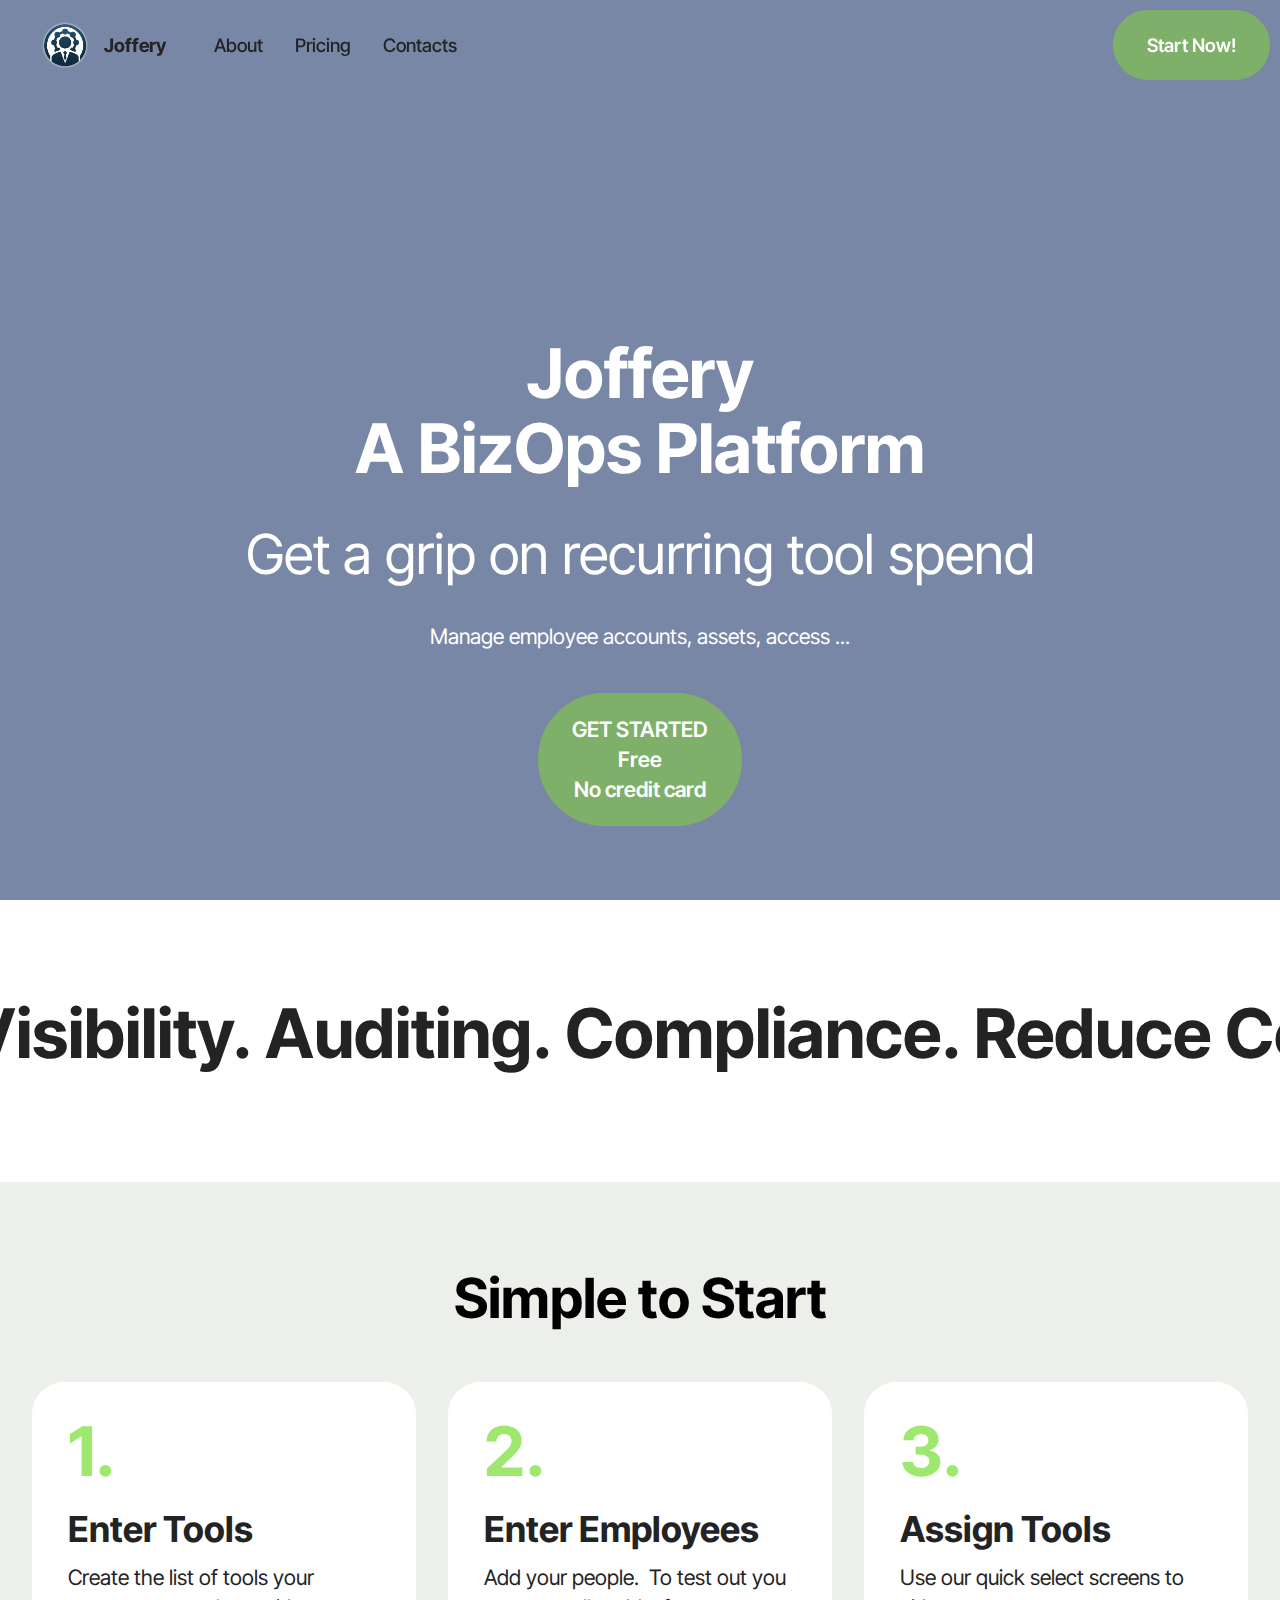
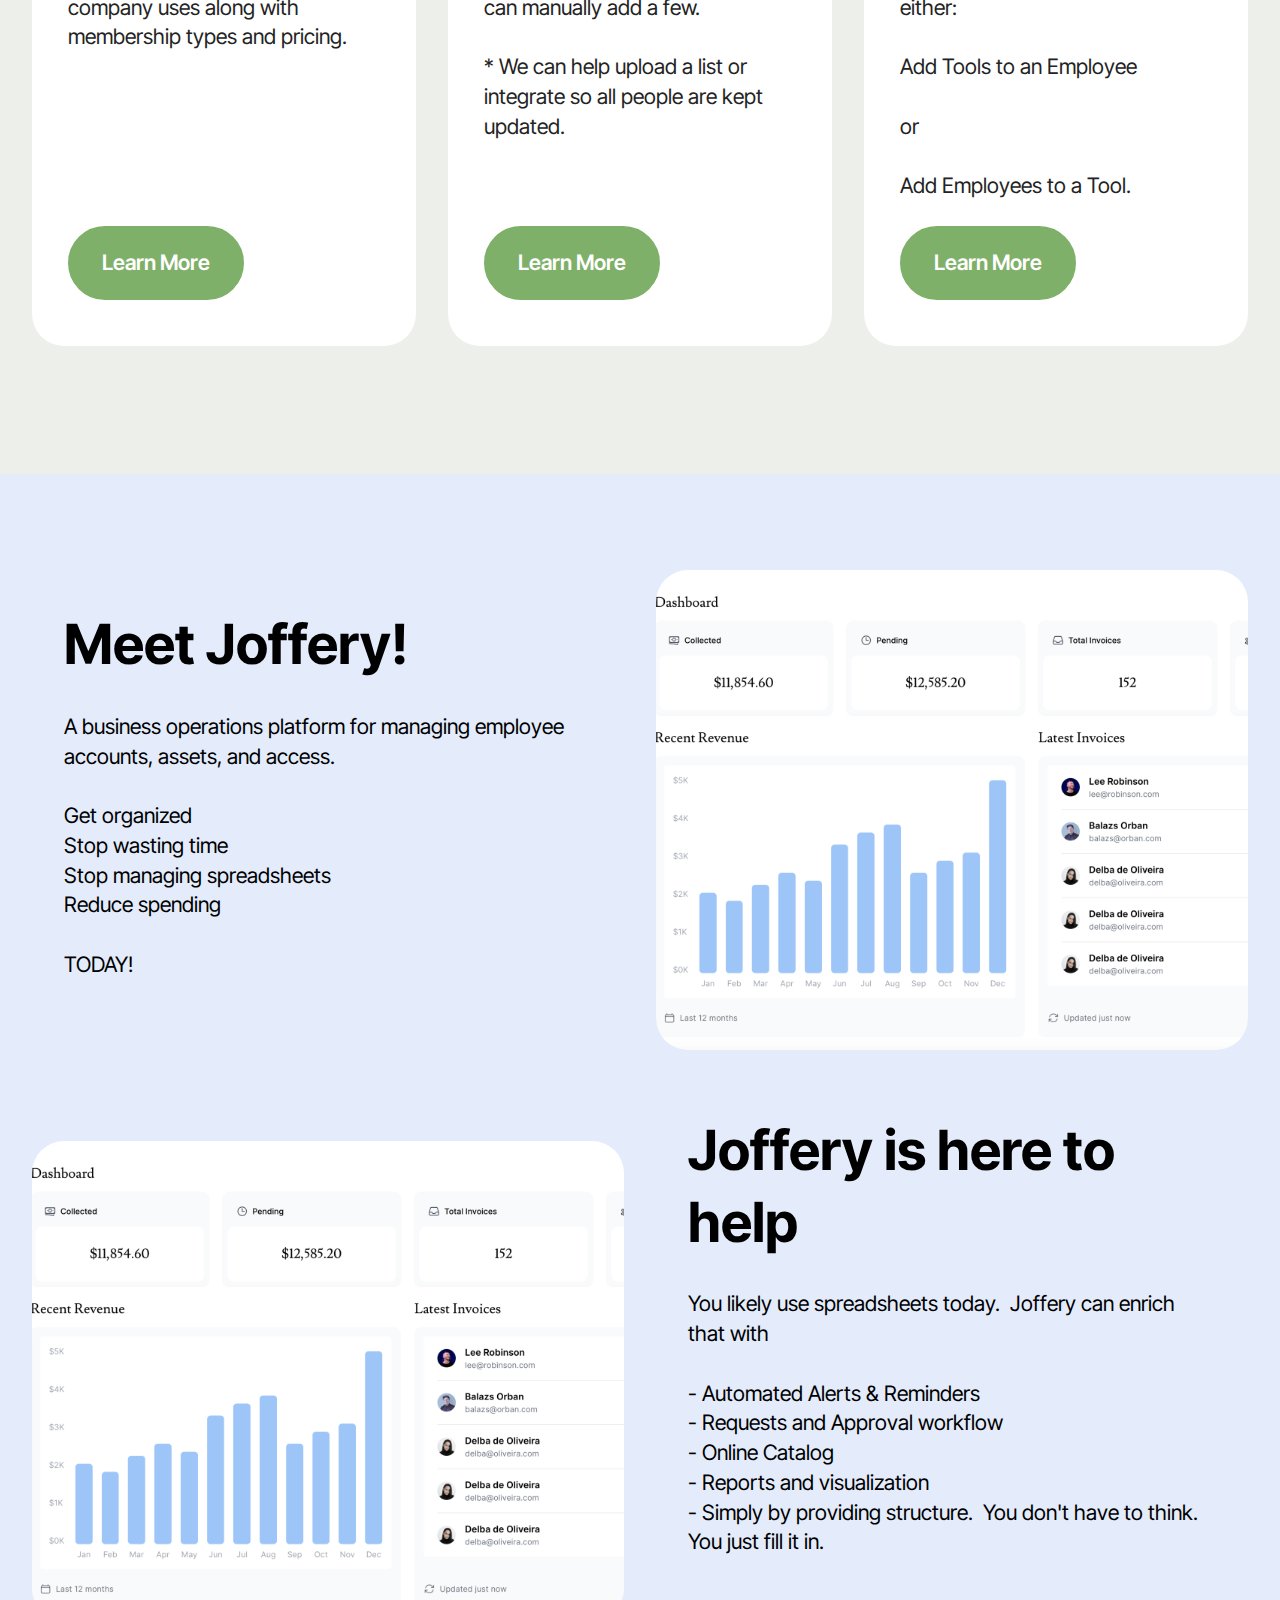
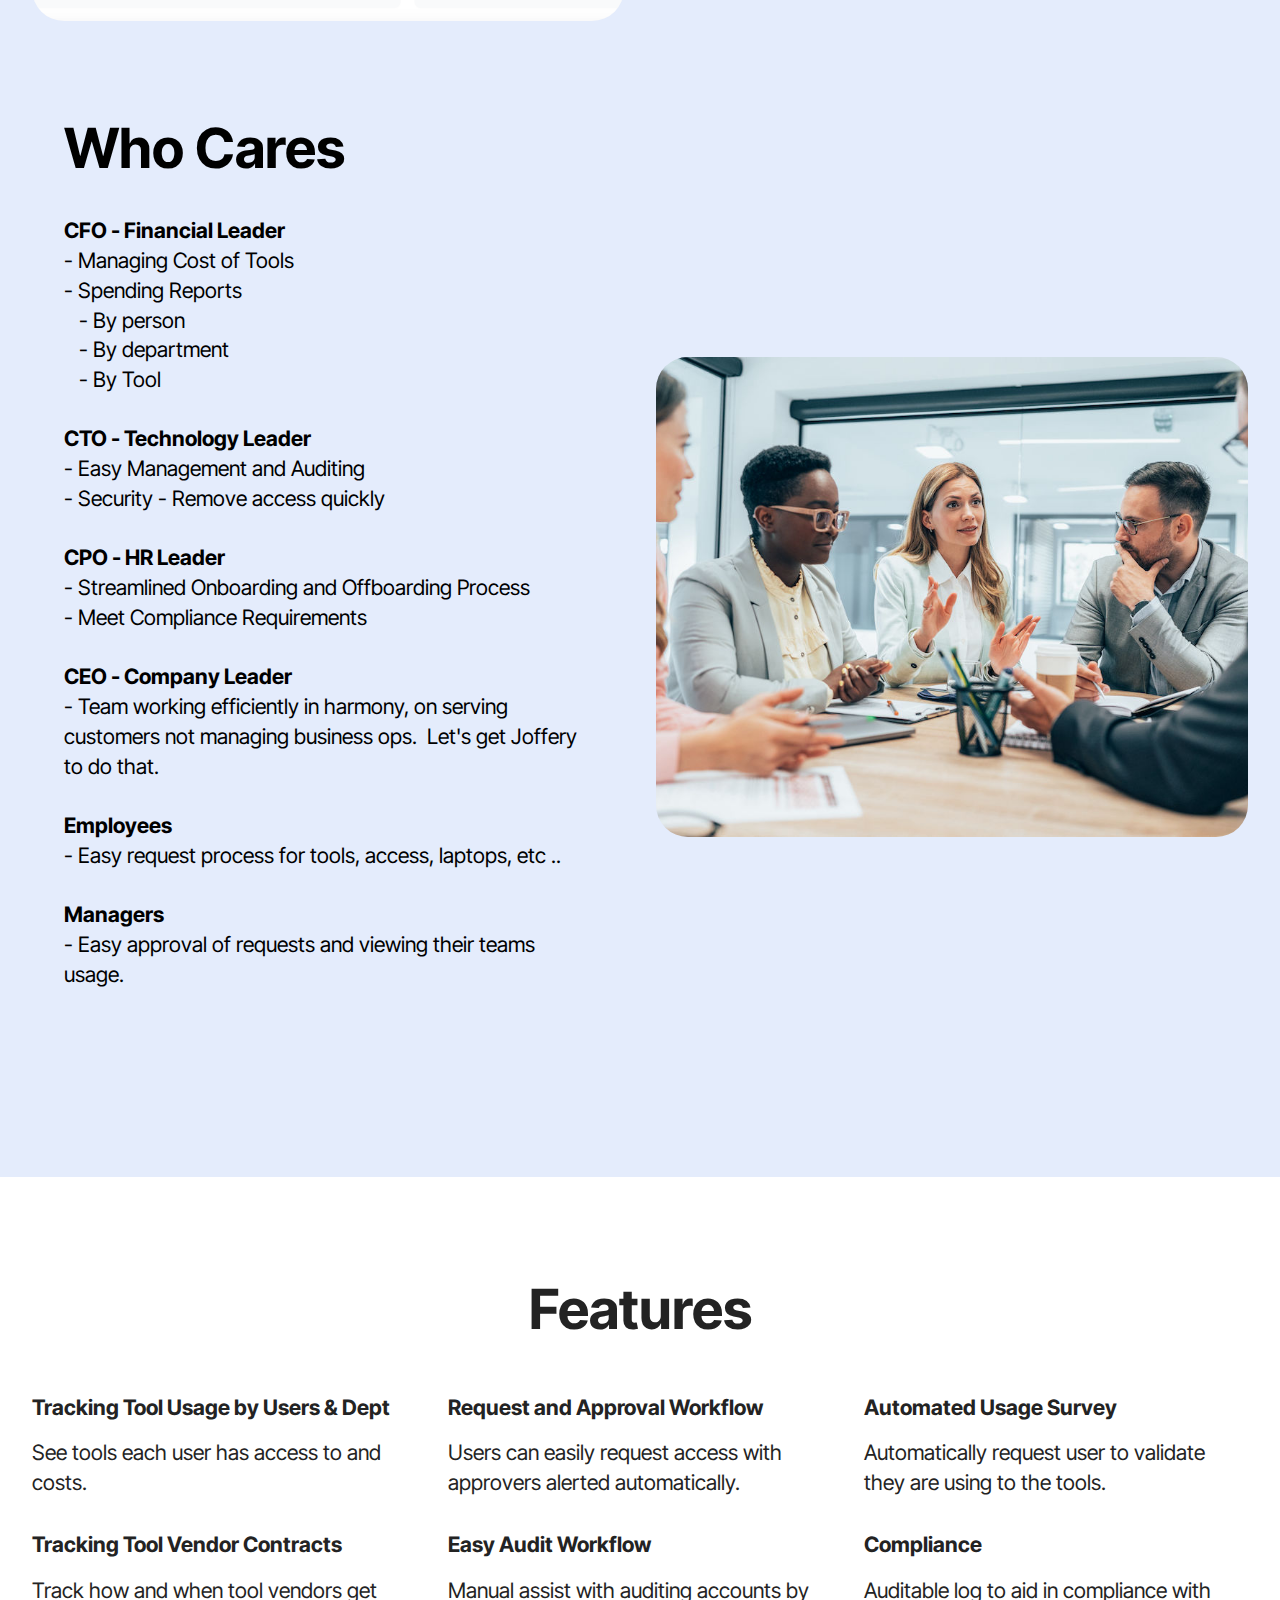
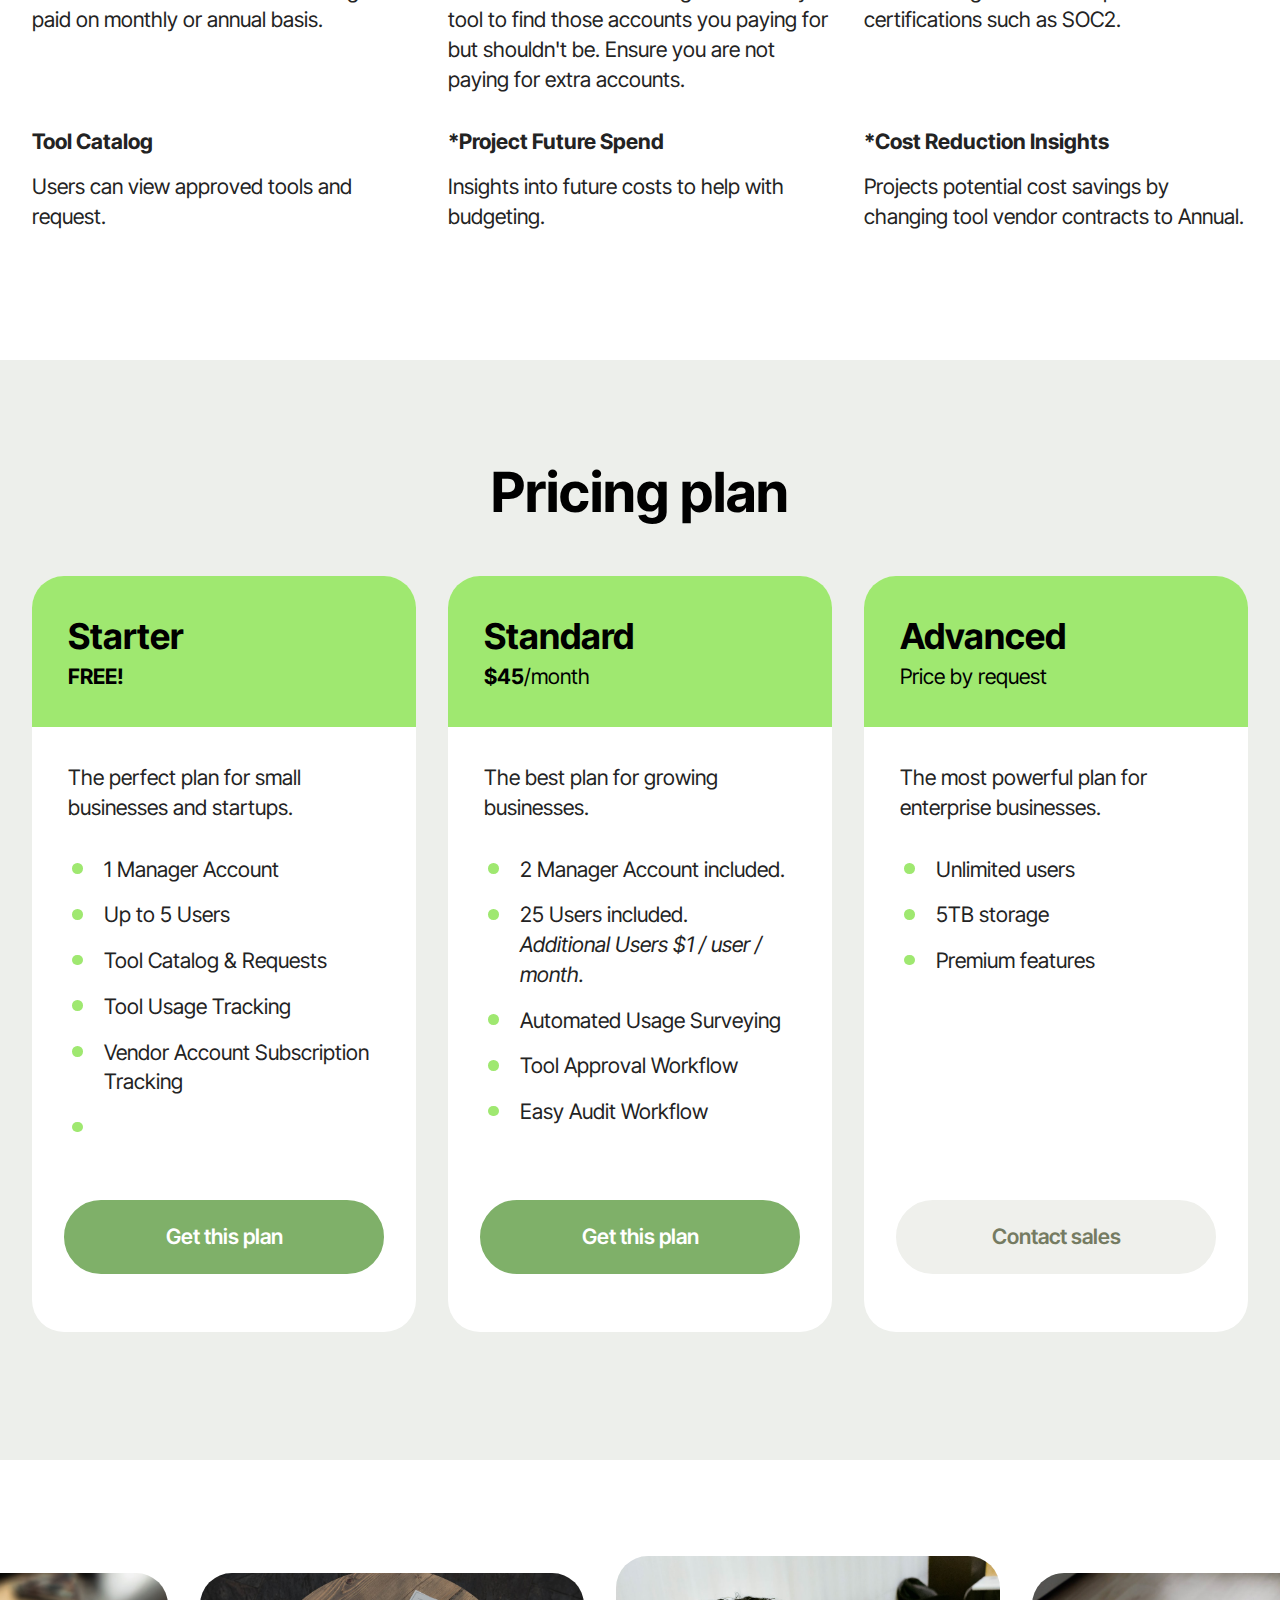
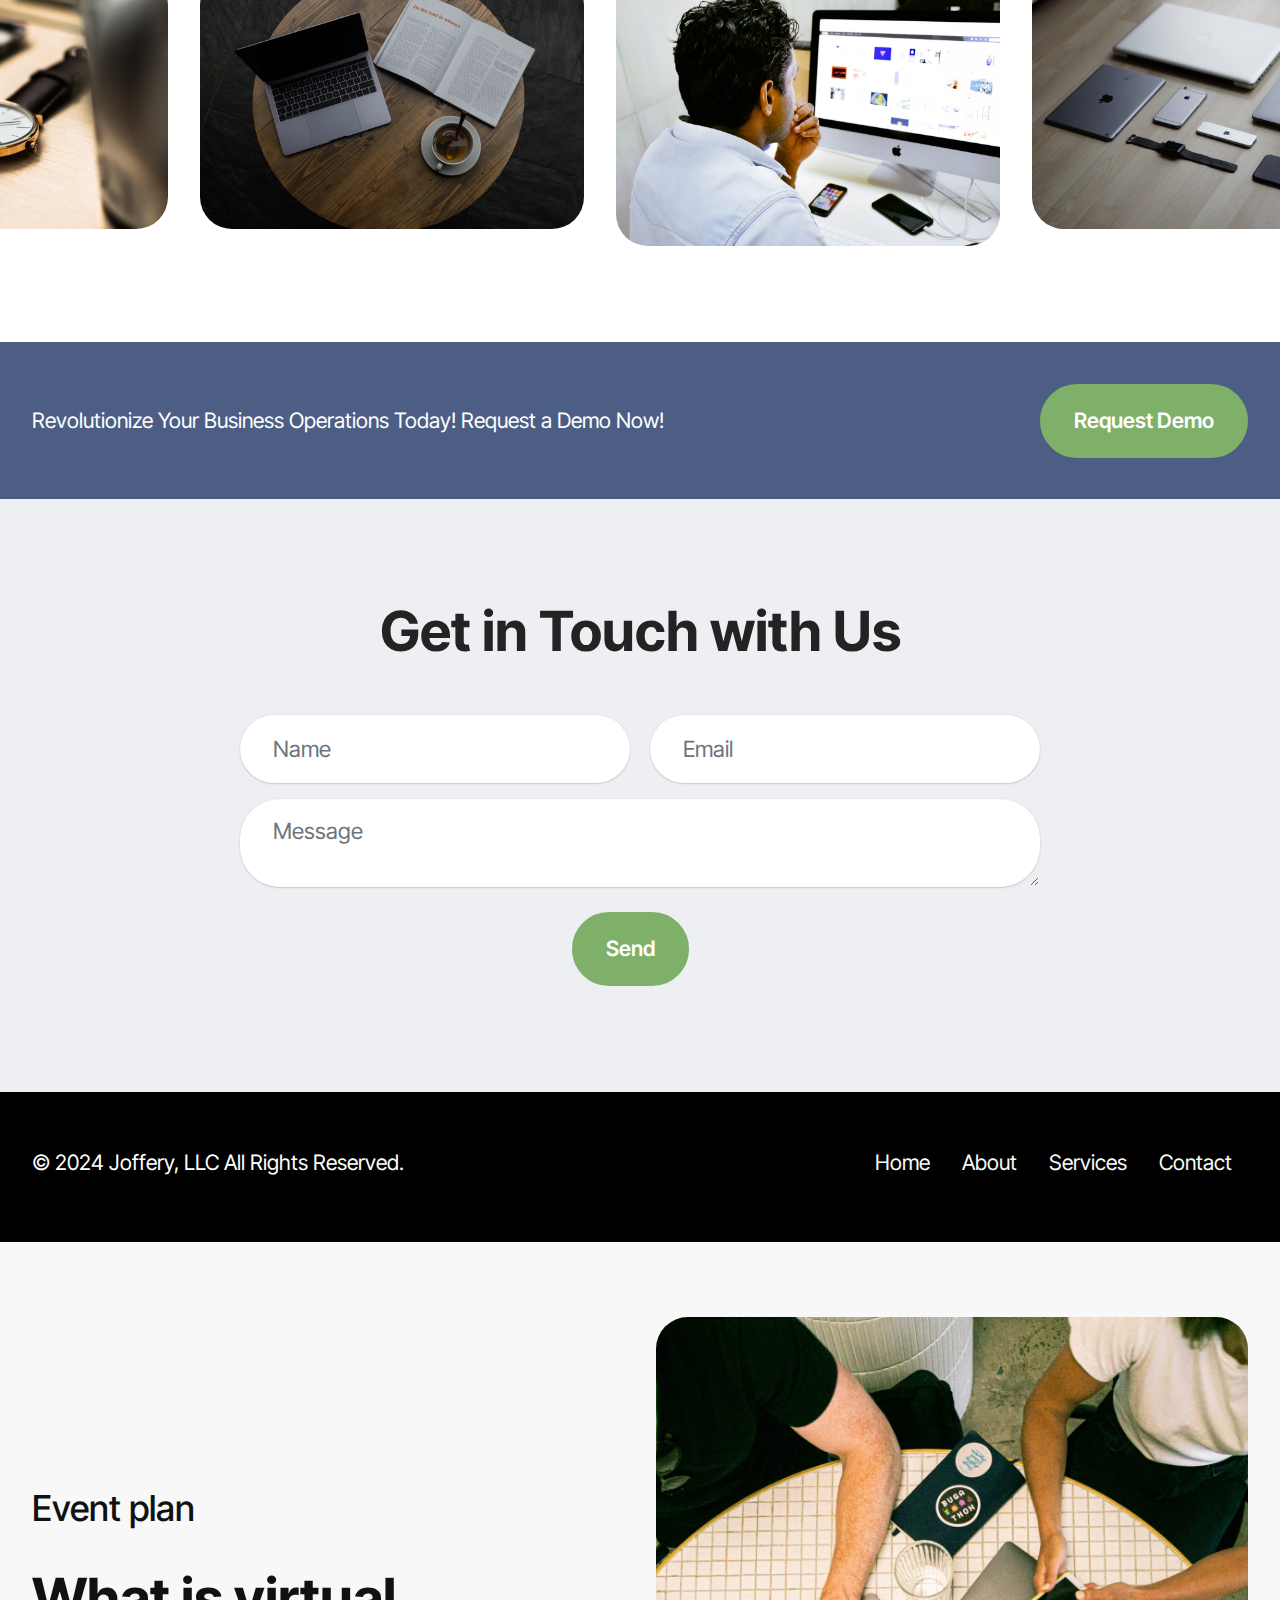
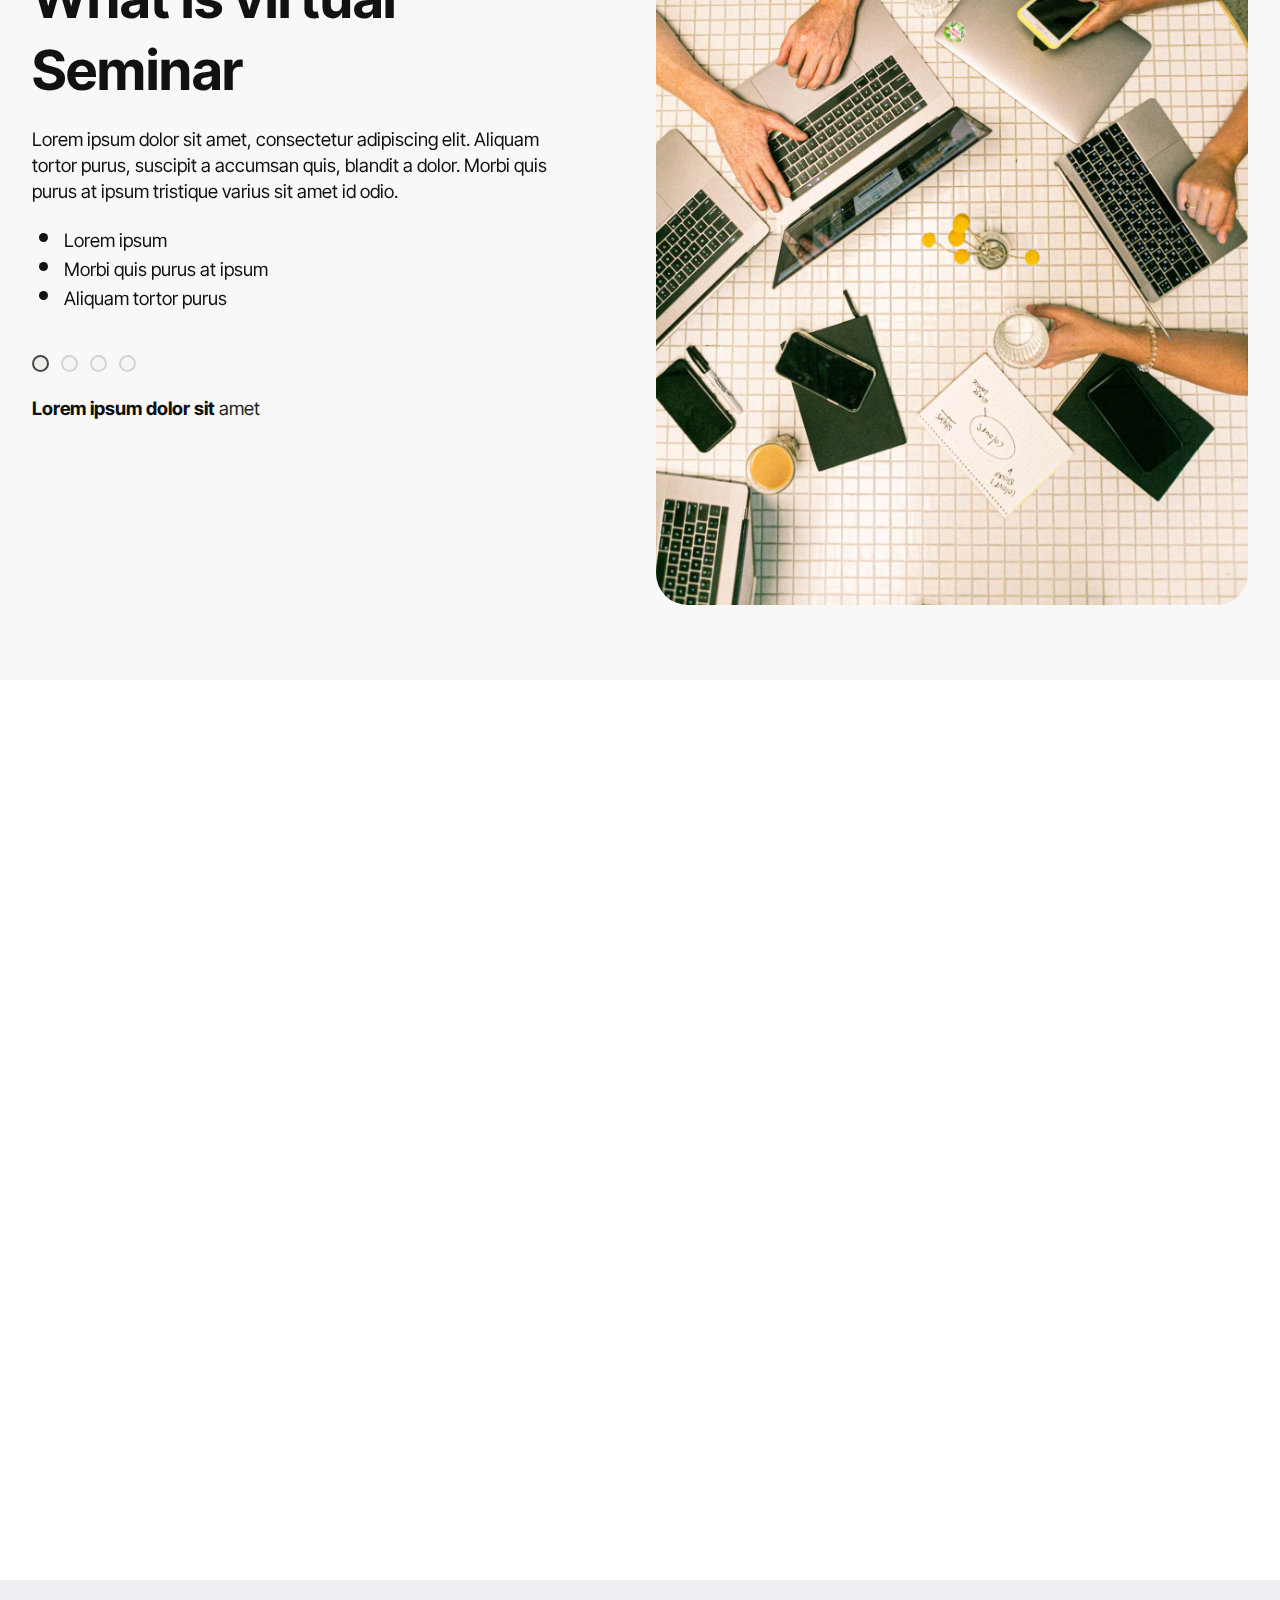
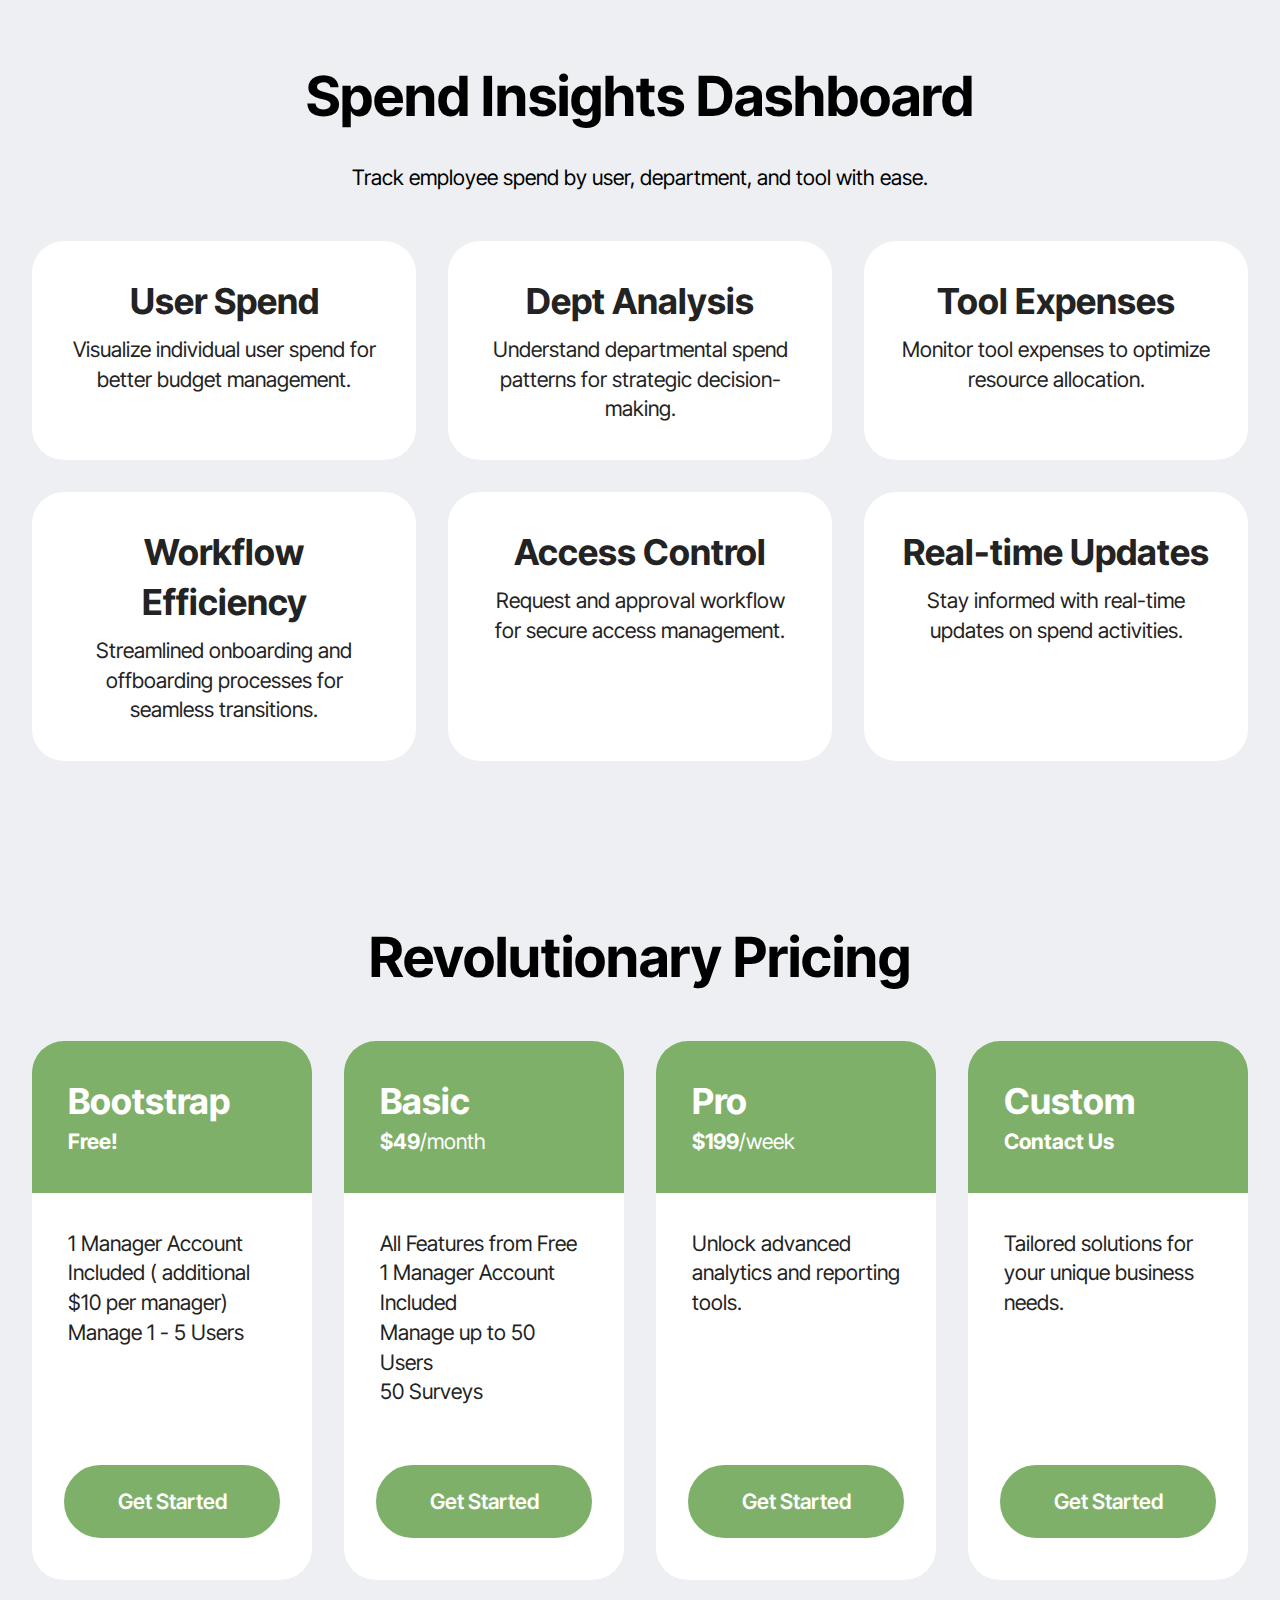
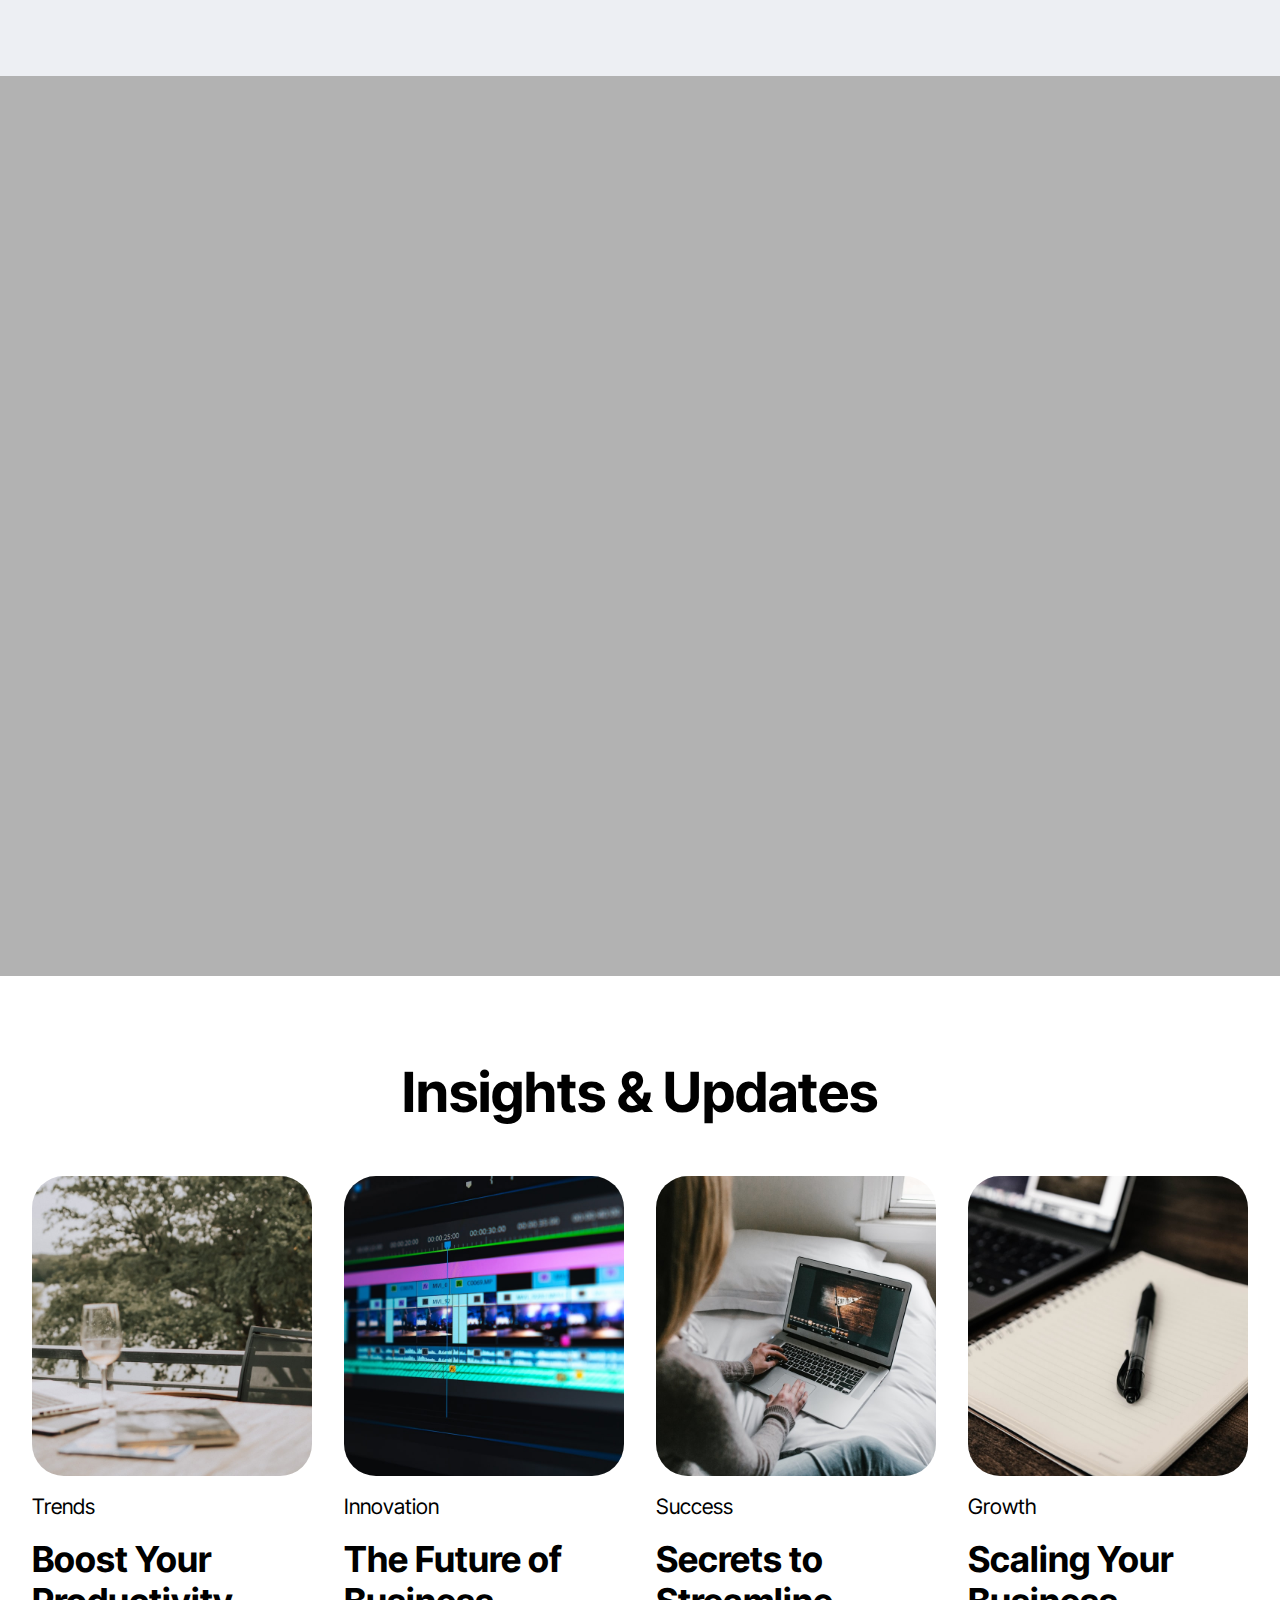
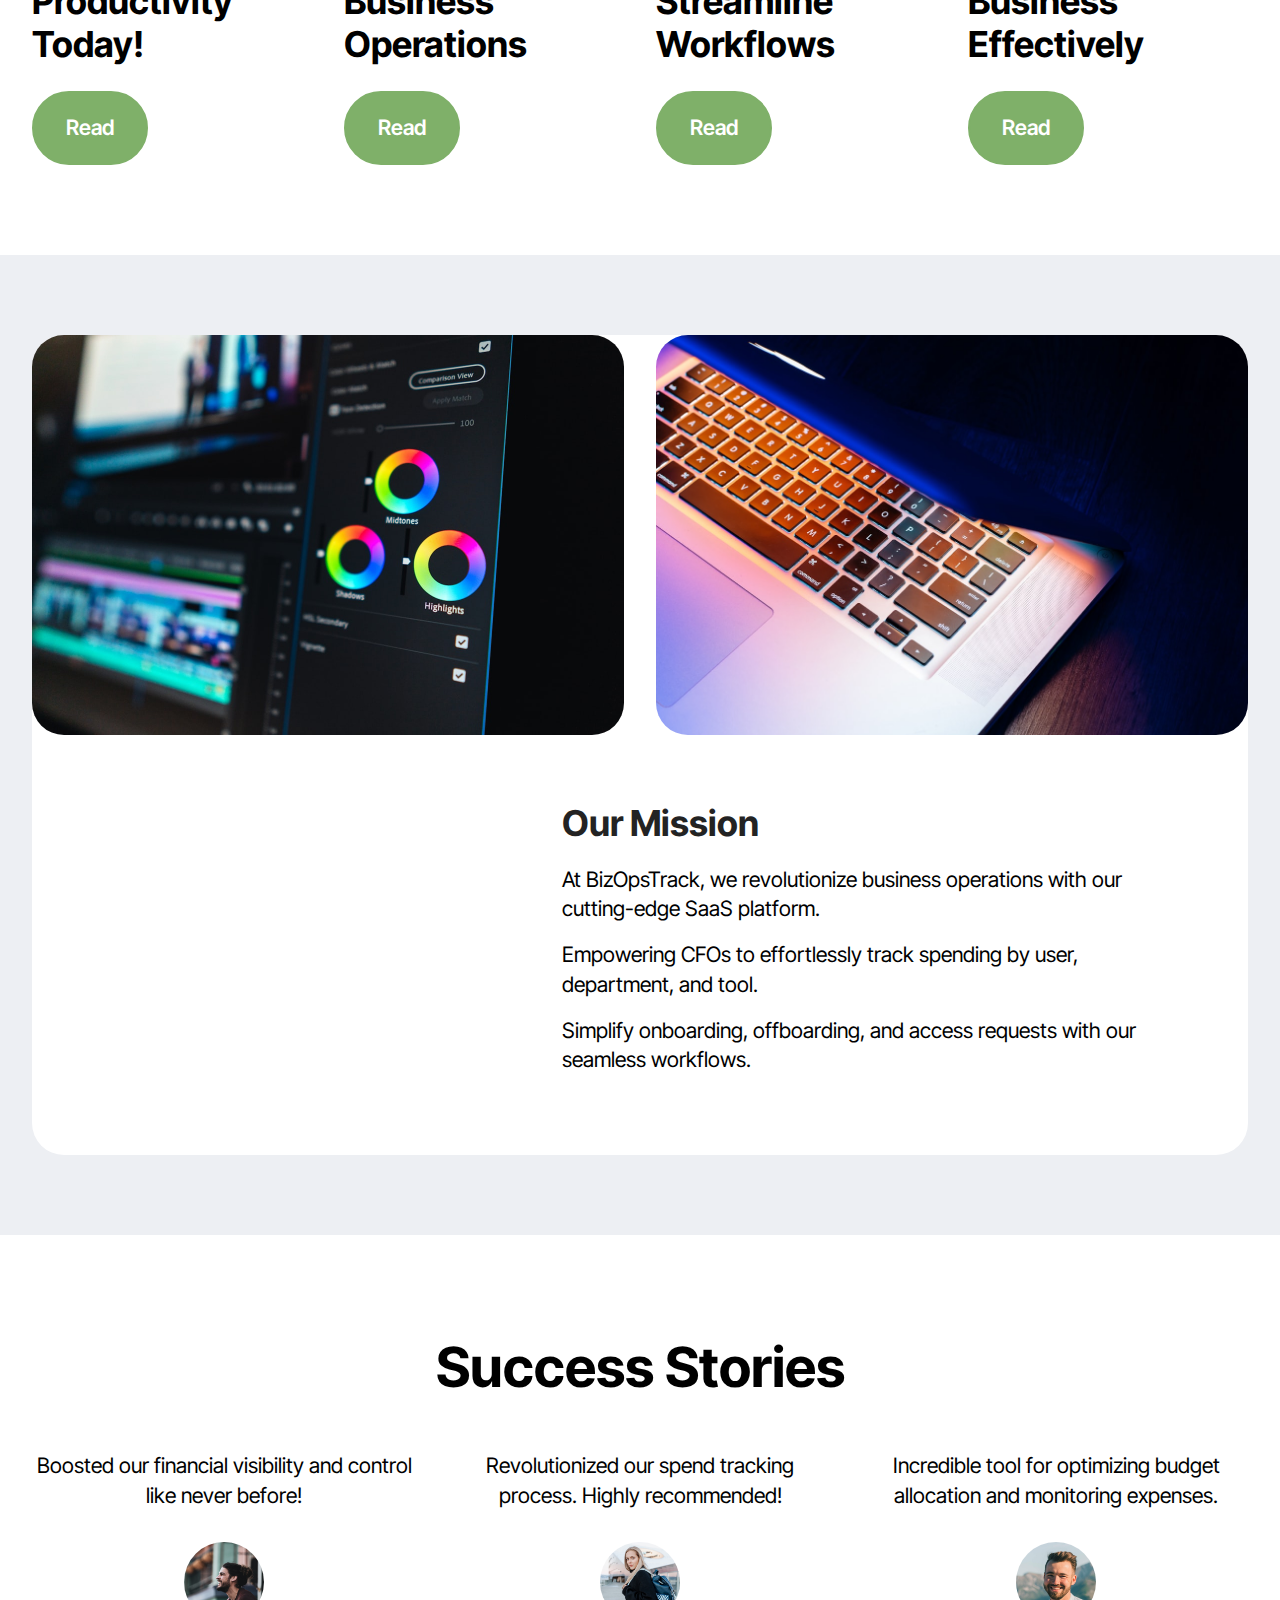
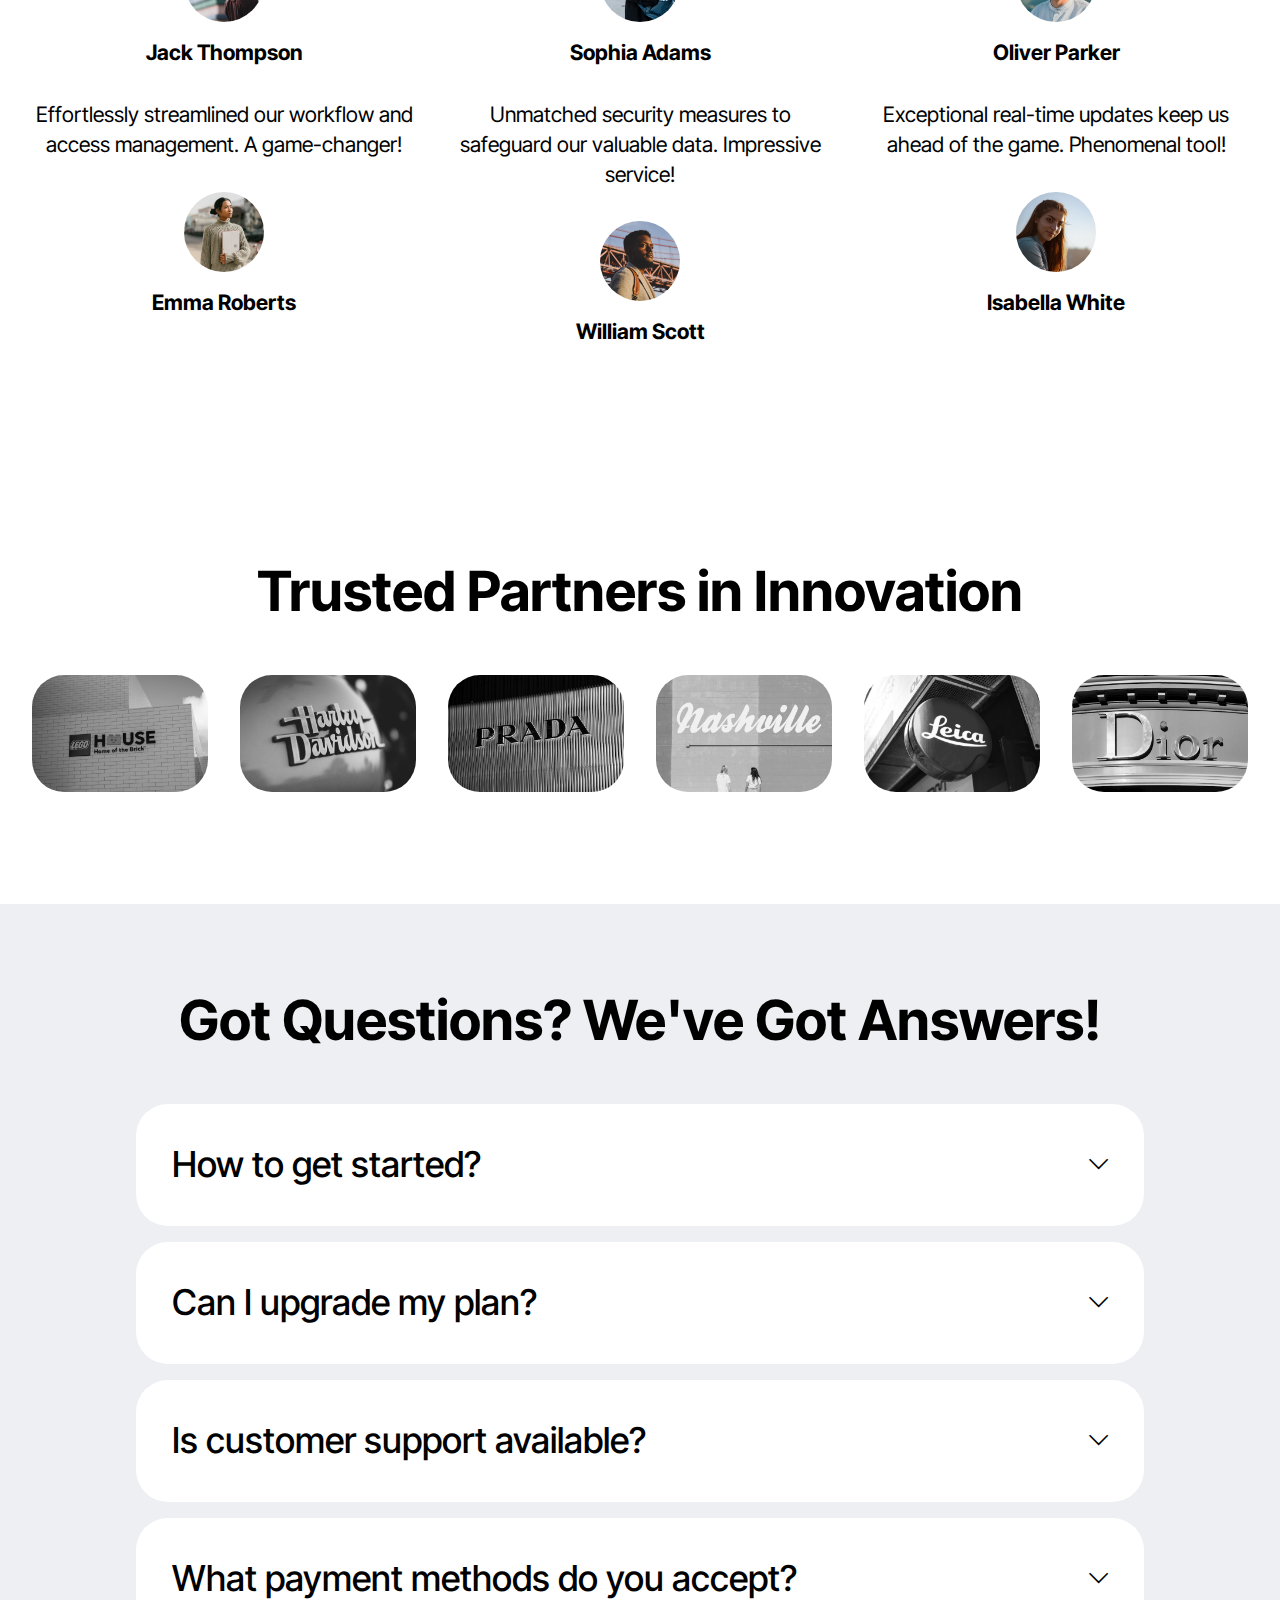
==== commit 6529d85c: "Initial updates" ====
--- a/docs/index.html
+++ b/docs/index.html
@@ -20,7 +20,7 @@
   <link rel="stylesheet" href="assets/theme/css/style.css">
   <link rel="preload" href="https://fonts.googleapis.com/css2?family=Inter+Tight:wght@400;700&display=swap&display=swap" as="style" onload="this.onload=null;this.rel='stylesheet'">
   <noscript><link rel="stylesheet" href="https://fonts.googleapis.com/css2?family=Inter+Tight:wght@400;700&display=swap&display=swap"></noscript>
-  <link rel="preload" as="style" href="assets/mobirise/css/mbr-additional.css?v=DovWfi"><link rel="stylesheet" href="assets/mobirise/css/mbr-additional.css?v=DovWfi" type="text/css">
+  <link rel="preload" as="style" href="assets/mobirise/css/mbr-additional.css?v=eGVsTn"><link rel="stylesheet" href="assets/mobirise/css/mbr-additional.css?v=eGVsTn" type="text/css">
 
   
   
@@ -40,7 +40,7 @@
 						<img src="assets/images/dalle-2024-03-20-15.28.56-a-standalone-icon-for-joffery-a-bizops-platform-that-symbolizes-business-operations.-the-icon-should-be-simple-and-abstract-suitable-for-use-acros2.webp" alt="Joffery" style="height: 2.9rem;">
 					</a>
 				</span>
-				<span class="navbar-caption-wrap"><a class="navbar-caption text-black display-4" href="https://mobiri.se">Joffery</a></span>
+				<span class="navbar-caption-wrap"><a class="navbar-caption text-black text-primary display-4" href="index.html">Joffery</a></span>
 			</div>
 			<button class="navbar-toggler" type="button" data-toggle="collapse" data-bs-toggle="collapse" data-target="#navbarSupportedContent" data-bs-target="#navbarSupportedContent" aria-controls="navbarNavAltMarkup" aria-expanded="false" aria-label="Toggle navigation">
 				<div class="hamburger">
@@ -55,7 +55,7 @@
 						<a class="nav-link link text-black display-4" href="https://mobiri.se">About</a>
 					</li>
 					<li class="nav-item">
-						<a class="nav-link link text-black display-4" href="https://mobiri.se" aria-expanded="false">Services</a>
+						<a class="nav-link link text-black text-primary display-4" href="index.html#pricing-cards-1-u77b7h7Nn2" aria-expanded="false">Pricing</a>
 					</li>
 					<li class="nav-item">
 						<a class="nav-link link text-black display-4" href="https://mobiri.se">Contacts</a>
@@ -69,15 +69,15 @@
 	</nav>
 </section>
 
-<section data-bs-version="5.1" class="header16 cid-u77AbglFqi mbr-fullscreen mbr-parallax-background" id="header17-0">
+<section data-bs-version="5.1" class="header16 cid-u77AbglFqi mbr-fullscreen" id="header17-0">
   
   
   <div class="container-fluid">
     <div class="row">
       <div class="content-wrap col-12 col-md-12">
-        <h1 class="mbr-section-title mbr-fonts-style mbr-white mb-4 display-1"><strong>Joffery, a BizOps Platform</strong></h1>
-        <h2 class="mbr-section-subtitle mbr-fonts-style mbr-white mb-4 display-2">Git a grip on recurring tool $pend <br>&amp; More</h2>
-        <p class="mbr-fonts-style mbr-text mbr-white mb-4 display-7">Manage employee accounts, assets, and access ...</p>
+        <h1 class="mbr-section-title mbr-fonts-style mbr-white mb-4 display-1"><strong>Joffery</strong><br><strong>A BizOps Platform</strong></h1>
+        <h2 class="mbr-section-subtitle mbr-fonts-style mbr-white mb-4 display-2">Get a grip on recurring tool spend<br></h2>
+        <p class="mbr-fonts-style mbr-text mbr-white mb-4 display-7">Manage employee accounts, assets, access ...</p>
         <div class="mbr-section-btn"><a class="btn btn-primary display-7" href="https://mobiri.se">GET STARTED<br>Free<br>No credit card<br></a></div>
       </div>
     </div>
@@ -91,9 +91,9 @@
   <div class="container-fluid">
 
       <div class="loop-container">
-        <div class="item display-1" data-linewords="Visibility, Auditing, Compliance, Reduce Costs  * " data-direction="-1" data-speed="0.05">☁️ Best offers ☁️ Free delivery ☁️ Perfect design ☁️ Comfort ☁️ Support 24/7 ☁️ Vibes</div>
-
-        <div class="item display-1" data-linewords="Visibility, Auditing, Compliance, Reduce Costs  * " data-direction="-1" data-speed="0.05">☁️ Best offers ☁️ Free delivery ☁️ Perfect design ☁️ Comfort ☁️ Support 24/7 ☁️ Vibes</div>
+        <div class="item display-1" data-linewords="Visibility.  Auditing.  Compliance.  Reduce Costs. " data-direction="-1" data-speed="0.05">☁️ Best offers ☁️ Free delivery ☁️ Perfect design ☁️ Comfort ☁️ Support 24/7 ☁️ Vibes</div>
+
+        <div class="item display-1" data-linewords="Visibility.  Auditing.  Compliance.  Reduce Costs. " data-direction="-1" data-speed="0.05">☁️ Best offers ☁️ Free delivery ☁️ Perfect design ☁️ Comfort ☁️ Support 24/7 ☁️ Vibes</div>
       </div>
     
   </div>
@@ -122,9 +122,7 @@
 						<h4 class="card-title mbr-fonts-style display-5">
 							<strong>Enter Tools</strong></h4>
 						<p class="card-text mbr-fonts-style mt-0 mb-3 display-7">Create the list of tools your company uses along with membership types and pricing.</p>
-						<div class="mbr-section-btn item-footer">
-							<a href="" class="btn item-btn btn-primary display-7">Learn More</a>
-						</div>
+						<div class="mbr-section-btn item-footer"><a href="" class="btn item-btn btn-primary display-7">Learn More</a></div>
 					</div>
 
 				</div>
@@ -152,7 +150,7 @@
 						</h5>
 						<h4 class="card-title mbr-fonts-style display-5">
 							<strong>Assign Tools</strong></h4>
-						<p class="card-text mbr-fonts-style mt-0 mb-3 display-7"></p>
+						<p class="card-text mbr-fonts-style mt-0 mb-3 display-7">Use our quick select screens to either:<br><br>Add Tools to an Employee<br><br>or&nbsp;<br><br>Add Employees to a Tool.<br></p>
 						<div class="mbr-section-btn item-footer">
 							<a href="" class="btn item-btn btn-primary display-7">Learn More</a>
 						</div>
@@ -161,6 +159,396 @@
 			</div>
 		</div>
 	</div>
+</section>
+
+<section data-bs-version="5.1" class="features38 cid-u7FT7L7ZwT" id="features038-g">
+    
+
+    
+    
+
+    <div class="container">
+        <div class="row justify-content-center">
+            <div class="col-12 col-md-12 col-lg">
+                <div class="text-wrapper align-left">
+                    <h1 class="mbr-section-title mbr-fonts-style mb-4 display-2">
+                        <strong>Meet Joffery!</strong></h1>
+                    <p class="mbr-text align-left mbr-fonts-style mb-4 display-7">A business operations platform for managing employee accounts, assets, and access.<br><br>Get organized<br>Stop wasting time<br>Stop managing spreadsheets<br>Reduce spending <br><br>TODAY!<br></p>
+                    
+                </div>
+            </div>
+            <div class="col-12 col-md-12 col-lg-6 image-wrapper">
+                <img class="w-100" src="assets/images/screenshot-2024-03-29-at-3.47.15-pm-1256x639.png" alt="Mobirise Website Builder">
+            </div>
+        </div>
+        <div class="row row-reverse justify-content-center">
+
+            <div class="col-12 col-md-12 col-lg">
+                <div class="text-wrapper align-left">
+                    <h1 class="mbr-section-title mbr-fonts-style mb-4 display-2"><strong>Joffery is here to help</strong></h1>
+                    <p class="mbr-text align-left mbr-fonts-style mb-4 display-7">You likely use spreadsheets today.&nbsp; Joffery can enrich that with&nbsp;<br><br>- Automated Alerts &amp; Reminders<br>- Requests and Approval workflow<br>- Online Catalog<br>- Reports and visualization<br>- Simply by providing structure.&nbsp; You don't have to think. You just fill it in.<br><br><br></p>
+                    
+                </div>
+            </div>
+            <div class="col-12 col-md-12 col-lg-6 image-wrapper">
+                <img class="w-100" src="assets/images/screenshot-2024-03-29-at-3.47.15-pm-1256x639.png" alt="Mobirise Website Builder">
+            </div>
+        </div>
+        <div class="row justify-content-center">
+            <div class="col-12 col-md-12 col-lg">
+                <div class="text-wrapper align-left">
+                    <h1 class="mbr-section-title mbr-fonts-style mb-4 display-2"><strong>Who Cares</strong></h1>
+                    <p class="mbr-text align-left mbr-fonts-style mb-4 display-7"><strong>CFO - Financial Leader</strong><br>- Managing Cost of Tools<br>- Spending Reports<br>&nbsp; &nbsp;- By person<br>&nbsp; &nbsp;- By department<br>&nbsp; &nbsp;- By Tool<br><br><strong>CTO - Technology Leader</strong><br>- Easy Management and Auditing<br>- Security - Remove access quickly<br><br><strong>CPO - HR Leader</strong><br>- Streamlined Onboarding and Offboarding Process<br>- Meet Compliance Requirements<br><br><strong>CEO - Company Leader</strong><br>- Team working efficiently in harmony, on serving customers not managing business ops.&nbsp; Let's get Joffery to do that.<br><br><strong>Employees</strong><br>- Easy request process for tools, access, laptops, etc ..<br><br><strong>Managers</strong><br>- Easy approval of requests and viewing their teams usage.<br><br><br></p>
+                    
+                </div>
+            </div>
+            <div class="col-12 col-md-12 col-lg-6 image-wrapper">
+                <img class="w-100" src="assets/images/gettyimages-1453843862-a-1000x667.jpg" alt="Mobirise Website Builder">
+            </div>
+        </div>
+    </div>
+</section>
+
+<section data-bs-version="5.1" class="features033 cid-u77B984dhz" id="features033-2">
+	
+
+	
+	
+	<div class="container">
+		<div class="row justify-content-center">
+			<div class="col-12 content-head">
+				<div class="mbr-section-head mb-5">
+					<h4 class="mbr-section-title mbr-fonts-style align-center mb-0 display-2">
+						<strong>Features</strong>
+					</h4>
+					
+				</div>
+			</div>
+		</div>
+		<div class="row justify-content-center">
+			
+			
+			<div class="item features-without-image col-12 col-lg-4 active">
+				<div class="item-wrapper">
+					
+					<div class="card-box">
+						<h4 class="card-title mbr-fonts-style mb-0 display-7"><strong>Tracking Tool Usage by Users &amp; Dept</strong></h4>
+						<h5 class="card-text mbr-fonts-style mt-3 display-7">
+							<div>See tools each user has access to and costs.</div>
+						</h5>
+					</div>
+				</div>
+			</div><div class="item features-without-image col-12 col-lg-4">
+				<div class="item-wrapper">
+					
+					<div class="card-box">
+						<h4 class="card-title mbr-fonts-style mb-0 display-7"><strong>Request and Approval Workflow</strong></h4>
+						<h5 class="card-text mbr-fonts-style mt-3 display-7">
+							Users can easily request access with approvers alerted automatically.</h5>
+					</div>
+				</div>
+			</div>
+			
+			<div class="item features-without-image col-12 col-lg-4">
+				<div class="item-wrapper">
+					
+					<div class="card-box">
+						<h4 class="card-title mbr-fonts-style mb-0 display-7">
+							<strong>Automated Usage Survey</strong></h4>
+						<h5 class="card-text mbr-fonts-style mt-3 display-7">Automatically request user to validate they are using to the tools.</h5>
+					</div>
+				</div>
+			</div><div class="item features-without-image col-12 col-lg-4">
+				<div class="item-wrapper">
+					
+					<div class="card-box">
+						<h4 class="card-title mbr-fonts-style mb-0 display-7"><strong>Tracking Tool Vendor Contracts</strong></h4>
+						<h5 class="card-text mbr-fonts-style mt-3 display-7">
+							Track how and when tool vendors get paid on monthly or annual basis.</h5>
+					</div>
+				</div>
+			</div><div class="item features-without-image col-12 col-lg-4">
+				<div class="item-wrapper">
+					
+					<div class="card-box">
+						<h4 class="card-title mbr-fonts-style mb-0 display-7"><strong>Easy Audit Workflow</strong></h4>
+						<h5 class="card-text mbr-fonts-style mt-3 display-7">
+							Manual assist with auditing accounts by tool to find those accounts you paying for but shouldn't be. Ensure you are not paying for extra accounts.</h5>
+					</div>
+				</div>
+			</div><div class="item features-without-image col-12 col-lg-4">
+				<div class="item-wrapper">
+					
+					<div class="card-box">
+						<h4 class="card-title mbr-fonts-style mb-0 display-7"><strong>Compliance</strong></h4>
+						<h5 class="card-text mbr-fonts-style mt-3 display-7">Auditable log to aid in compliance with certifications such as SOC2.</h5>
+					</div>
+				</div>
+			</div>
+			
+
+			
+			<div class="item features-without-image col-12 col-lg-4">
+				<div class="item-wrapper">
+					
+					<div class="card-box">
+						<h4 class="card-title mbr-fonts-style mb-0 display-7">
+							<strong>Tool Catalog</strong></h4>
+						<h5 class="card-text mbr-fonts-style mt-3 display-7">
+						  Users can view approved tools and request.</h5>
+					</div>
+				</div>
+			</div>
+			<div class="item features-without-image col-12 col-lg-4">
+				<div class="item-wrapper">
+					
+					<div class="card-box">
+						<h4 class="card-title mbr-fonts-style mb-0 display-7"><strong>*Project Future Spend</strong></h4>
+						<h5 class="card-text mbr-fonts-style mt-3 display-7">Insights into future costs to help with budgeting.</h5>
+					</div>
+				</div>
+			</div><div class="item features-without-image col-12 col-lg-4">
+				<div class="item-wrapper">
+					
+					<div class="card-box">
+						<h4 class="card-title mbr-fonts-style mb-0 display-7"><strong>*Cost Reduction Insights</strong></h4>
+						<h5 class="card-text mbr-fonts-style mt-3 display-7">
+							Projects potential cost savings by changing tool vendor contracts to Annual.</h5>
+					</div>
+				</div>
+			</div>
+		</div>
+	</div>
+</section>
+
+<section data-bs-version="5.1" class="pricing03 cid-u7H4aTFdOV" id="pricing03-i">
+  
+
+  
+  <div class="container">
+    <div class="row justify-content-center">
+      <div class="col-12 content-head">
+        <div class="mbr-section-head mb-5">
+          <h4 class="mbr-section-title mbr-fonts-style align-center mb-0 display-2">
+            <strong>Pricing plan</strong>
+          </h4>
+          
+        </div>
+      </div>
+    </div>
+    <div class="row">
+      <div class="item features-without-image col-12 col-md-6 col-lg-4 item-mb active">
+        <div class="item-wrapper">
+          <div class="item-head">
+            <h5 class="item-title mbr-fonts-style mb-0 display-5">
+              <strong>Starter</strong>
+            </h5>
+            <h6 class="item-subtitle mbr-fonts-style mb-0 display-7"><strong>FREE!</strong></h6>
+          </div>
+          <div class="item-content">
+            <p class="mbr-text mbr-fonts-style display-7">
+              The perfect plan for small businesses and startups.
+            </p>
+            <div class="mb-4">
+            </div>
+            <div class="counter-container mbr-text mbr-fonts-style display-7">
+              <ul>
+                <li>1 Manager Account</li><li>Up to 5 Users</li>
+                <li>Tool Catalog &amp; Requests</li><li>Tool Usage Tracking</li><li>Vendor Account Subscription Tracking</li><li><br></li>
+              </ul>
+            </div>
+          </div>
+          <div class="mbr-section-btn item-footer">
+            <a href="" class="btn item-btn btn-primary display-7">Get this plan</a>
+          </div>
+        </div>
+      </div>
+      <div class="item features-without-image col-12 col-md-6 col-lg-4 item-mb">
+        <div class="item-wrapper">
+          <div class="item-head">
+            <h5 class="item-title mbr-fonts-style mb-0 display-5">
+              <strong>Standard</strong>
+            </h5>
+            <h6 class="item-subtitle mbr-fonts-style mt-0 mb-0 display-7">
+              <strong>$45</strong>/month
+            </h6>
+          </div>
+          <div class="item-content">
+            <p class="mbr-text mbr-fonts-style display-7">
+              The best plan for growing businesses.
+            </p>
+            <div class="mb-4">
+            </div>
+            <div class="counter-container mbr-text mbr-fonts-style display-7">
+              <ul>
+                <li>2 Manager Account included.</li>
+                <li>25 Users included.&nbsp; <br><em>Additional Users $1 / user / month.</em></li>
+                <li>Automated Usage Surveying</li><li>Tool Approval Workflow</li><li>Easy Audit Workflow</li>
+              </ul>
+            </div>
+          </div>
+          <div class="mbr-section-btn item-footer">
+            <a href="" class="btn item-btn btn-primary display-7">Get this plan</a>
+            </div>
+        </div>
+      </div>
+      <div class="item features-without-image col-12 col-md-6 col-lg-4 item-mb">
+        <div class="item-wrapper">
+          <div class="item-head">
+            <h5 class="item-title mbr-fonts-style mb-0 display-5">
+              <strong>Advanced</strong>
+            </h5>
+            <h6 class="item-subtitle mbr-fonts-style mt-0 mb-0 display-7">
+              Price by request
+            </h6>
+          </div>
+          <div class="item-content">
+            <p class="mbr-text mbr-fonts-style display-7">
+              The most powerful plan for enterprise businesses.
+            </p>
+            <div class="mb-4"></div>
+            <div class="counter-container mbr-text mbr-fonts-style display-7">
+              <ul>
+                <li>Unlimited users</li>
+                <li>5TB storage</li>
+                <li>Premium features</li>
+              </ul>
+            </div>
+          </div>
+          <div class="mbr-section-btn item-footer">
+            <a href="" class="btn item-btn btn-white display-7">Contact sales</a>
+          </div>
+        </div>
+      </div>
+    </div>
+  </div>
+</section>
+
+<section data-bs-version="5.1" class="gallery07 cid-u77b7h8dKT" id="gallery-14-u77b7h8dKT">
+  
+  
+  <div class="container-fluid gallery-wrapper">
+    <div class="row justify-content-center">
+      <div class="col-12 content-head">
+        
+      </div>
+    </div>
+    <div class="grid-container">
+      <div class="grid-container-3 moving-left" style="transform: translate3d(-200px, 0px, 0px);">
+        <div class="grid-item">
+          <img src="assets/images/photo-1544805728-d8007e0761be.jpeg" alt="Mobirise Website Builder">
+        </div>
+        <div class="grid-item">
+          <img src="assets/images/photo-1518378379207-3418372afea3.jpeg" alt="Mobirise Website Builder">
+        </div>
+        <div class="grid-item">
+          <img src="assets/images/photo-1545112969-bdd91ef544c7.jpeg" alt="Mobirise Website Builder">
+        </div>
+        <div class="grid-item">
+          <img src="assets/images/photo-1660120122148-cd6061b11192.jpeg" alt="Mobirise Website Builder">
+        </div>
+      </div>
+    </div>
+  </div>
+</section>
+
+<section data-bs-version="5.1" class="features035 cid-u77b7h8WOF" id="call-to-action-11-u77b7h8WOF">
+    
+
+    
+    
+    <div class="container">
+        <div class="row">
+            <div class="col-12 col-lg-9 active">
+                <div class="item-wrapper">
+                    <div class="card-box">
+                        <h4 class="card-text mbr-fonts-style display-7">Revolutionize Your Business Operations Today! Request a Demo Now!</h4>
+                    </div>
+                </div>
+            </div>
+            <div class="col-12 col-lg-3 active">
+                <div class="mbr-section-btn">
+                    <a class="btn btn-primary display-7" href="https://mobiri.se">Request Demo</a>
+                </div>
+            </div>
+        </div>
+    </div>
+</section>
+
+<section data-bs-version="5.1" class="form5 cid-u77b7h8ycj" id="contact-form-2-u77b7h8ycj">
+    
+    
+    <div class="container">
+        <div class="row justify-content-center">
+            <div class="col-12 content-head">
+                <div class="mbr-section-head mb-5">
+                    <h3 class="mbr-section-title mbr-fonts-style align-center mb-0 display-2">
+                        <strong>Get in Touch with Us</strong>
+                    </h3>
+                    
+                </div>
+            </div>
+        </div>
+        <div class="row justify-content-center">
+            <div class="col-lg-8 mx-auto mbr-form" data-form-type="formoid">
+                <form action="https://mobirise.eu/" method="POST" class="mbr-form form-with-styler" data-form-title="Form Name"><input type="hidden" name="email" data-form-email="true" value="E3dWfJEmqgcHZhuenk1gPxLginugwweBe875u0doDQPmVcsL425auxomHRv2E0hP9uu0LAvagF2hkt5A+2me/ACmBoSBpbeNVfTnqZjQrLQERIyvLsYpZsjNBxrx8jgc.Qij0U47/u7tIfxn4U94jbcz/wrt+KGRBhD6mpL7D9uYTyA1/4bg/6bpls2nbSELMOsqecITSQ17nKlYdC2WmRxggovR3kn2b9vW4cGHwobm0yz+gVwS6wcMtM1R154bt">
+                    <div class="row">
+                        <div hidden="hidden" data-form-alert="" class="alert alert-success col-12">Thanks for filling out the form!</div>
+                        <div hidden="hidden" data-form-alert-danger="" class="alert alert-danger col-12">
+                            Oops...! some problem!
+                        </div>
+                    </div>
+                    <div class="dragArea row">
+                        <div class="col-md col-sm-12 form-group mb-3" data-for="name">
+                            <input type="text" name="name" placeholder="Name" data-form-field="name" class="form-control" value="" id="name-contact-form-2-u77b7h8ycj">
+                        </div>
+                        <div class="col-md col-sm-12 form-group mb-3" data-for="email">
+                            <input type="email" name="email" placeholder="Email" data-form-field="email" class="form-control" value="" id="email-contact-form-2-u77b7h8ycj">
+                        </div>
+                        <div class="col-12 form-group mb-3" data-for="textarea">
+                            <textarea name="textarea" placeholder="Message" data-form-field="textarea" class="form-control" id="textarea-contact-form-2-u77b7h8ycj"></textarea>
+                        </div>
+                        <div class="col-lg-12 col-md-12 col-sm-12 align-center mbr-section-btn">
+                            <button type="submit" class="btn btn-primary display-7">Send</button>
+                        </div>
+                    </div>
+                </form>
+            </div>
+        </div>
+    </div>
+</section>
+
+<section data-bs-version="5.1" class="footer2 cid-u77b7h9HbF" once="footers" id="footer-5-u77b7h9HbF">
+    
+
+    
+    
+
+    <div class="container">
+        <div class="row">
+            <div class="col-12 col-lg-6 center mt-2 mb-3">
+                <p class="mbr-fonts-style copyright mb-0 display-7">© 2024 Joffery, LLC All Rights Reserved.</p>
+            </div>
+            <div class="col-12 col-lg-6 center">
+                <div class="row-links mt-2 mb-3">
+                    <ul class="row-links-soc">
+                        
+                        
+                        
+                        
+                    <li class="row-links-soc-item mbr-fonts-style display-7">
+                            <a href="#" class="text-white">Home</a>
+                        </li><li class="row-links-soc-item mbr-fonts-style display-7">
+                            <a href="#" class="text-white">About</a>
+                        </li><li class="row-links-soc-item mbr-fonts-style display-7">
+                            <a href="#" class="text-white">Services</a>
+                        </li><li class="row-links-soc-item mbr-fonts-style display-7">
+                            <a href="#" class="text-white">Contact</a>
+                        </li></ul>
+                </div>
+            </div>
+        </div>
+    </div>
 </section>
 
 <section data-bs-version="5.1" class="header003 testimonials-slider cid-u7onRtlUaz" data-interval="false" data-bs-interval="false" id="header003-4">
@@ -259,123 +647,102 @@
     </div>
 </section>
 
-<section data-bs-version="5.1" class="features033 cid-u77B984dhz" id="features033-2">
-	
-
-	
-	
-	<div class="container">
-		<div class="row justify-content-center">
-			<div class="col-12 content-head">
-				<div class="mbr-section-head mb-5">
-					<h4 class="mbr-section-title mbr-fonts-style align-center mb-0 display-2">
-						<strong>Features</strong>
-					</h4>
-					
-				</div>
-			</div>
-		</div>
-		<div class="row justify-content-center">
-			
-			
-			<div class="item features-without-image col-12 col-lg-4 active">
-				<div class="item-wrapper">
-					
-					<div class="card-box">
-						<h4 class="card-title mbr-fonts-style mb-0 display-7"><strong>Tracking Tool Usage by Users &amp; Dept</strong></h4>
-						<h5 class="card-text mbr-fonts-style mt-3 display-7">
-							<div>See tools each user has access to and costs.</div>
-						</h5>
-					</div>
-				</div>
-			</div><div class="item features-without-image col-12 col-lg-4">
-				<div class="item-wrapper">
-					
-					<div class="card-box">
-						<h4 class="card-title mbr-fonts-style mb-0 display-7"><strong>Easy Audit Workflow</strong></h4>
-						<h5 class="card-text mbr-fonts-style mt-3 display-7">
-							Manual assist with auditing accounts by tool to find those accounts you paying for but shouldn't be. Ensure you are not paying for extra accounts.</h5>
-					</div>
-				</div>
-			</div>
-			
-			<div class="item features-without-image col-12 col-lg-4">
-				<div class="item-wrapper">
-					
-					<div class="card-box">
-						<h4 class="card-title mbr-fonts-style mb-0 display-7">
-							<strong>Automated Usage Survey</strong></h4>
-						<h5 class="card-text mbr-fonts-style mt-3 display-7">Automatically request user to validate they are using to the tools.</h5>
-					</div>
-				</div>
-			</div><div class="item features-without-image col-12 col-lg-4">
-				<div class="item-wrapper">
-					
-					<div class="card-box">
-						<h4 class="card-title mbr-fonts-style mb-0 display-7"><strong>Tracking Tool Vendor Contracts</strong></h4>
-						<h5 class="card-text mbr-fonts-style mt-3 display-7">
-							Track how and when tool vendors get paid on monthly annual basis.</h5>
-					</div>
-				</div>
-			</div><div class="item features-without-image col-12 col-lg-4">
-				<div class="item-wrapper">
-					
-					<div class="card-box">
-						<h4 class="card-title mbr-fonts-style mb-0 display-7"><strong>Request and Approval Workflow</strong></h4>
-						<h5 class="card-text mbr-fonts-style mt-3 display-7">
-							Users can easily request access with approvers alerted automatically.</h5>
-					</div>
-				</div>
-			</div><div class="item features-without-image col-12 col-lg-4">
-				<div class="item-wrapper">
-					
-					<div class="card-box">
-						<h4 class="card-title mbr-fonts-style mb-0 display-7"><strong>Compliance</strong></h4>
-						<h5 class="card-text mbr-fonts-style mt-3 display-7">Auditable log to aid in compliance with certifications such as SOC2.</h5>
-					</div>
-				</div>
-			</div>
-			
-
-			
-			<div class="item features-without-image col-12 col-lg-4">
-				<div class="item-wrapper">
-					
-					<div class="card-box">
-						<h4 class="card-title mbr-fonts-style mb-0 display-7">
-							<strong>Tool Catalog</strong></h4>
-						<h5 class="card-text mbr-fonts-style mt-3 display-7">
-						  Users can view approved tools and request.</h5>
-					</div>
-				</div>
-			</div>
-			<div class="item features-without-image col-12 col-lg-4">
-				<div class="item-wrapper">
-					
-					<div class="card-box">
-						<h4 class="card-title mbr-fonts-style mb-0 display-7"><strong>*Project Future Spend</strong></h4>
-						<h5 class="card-text mbr-fonts-style mt-3 display-7">Insights into future costs to help with budgeting.</h5>
-					</div>
-				</div>
-			</div><div class="item features-without-image col-12 col-lg-4">
-				<div class="item-wrapper">
-					
-					<div class="card-box">
-						<h4 class="card-title mbr-fonts-style mb-0 display-7"><strong>*Cost Reduction Insights</strong></h4>
-						<h5 class="card-text mbr-fonts-style mt-3 display-7">
-							Projects potential cost savings by changing tool vendor contracts to Annual.</h5>
-					</div>
-				</div>
-			</div>
-		</div>
-	</div>
-</section>
-
 <section data-bs-version="5.1" class="image02 cid-u77b7h7uFk mbr-fullscreen mbr-parallax-background" id="image-13-u77b7h7uFk">
     
     
     <div class="container">
         <div class="row"></div>
+    </div>
+</section>
+
+<section data-bs-version="5.1" class="features5 cid-u77b7h60uM" id="features-24-u77b7h60uM">
+    
+
+    
+    
+    <div class="container">
+        <div class="row mb-5 justify-content-center">
+            <div class="col-12 content-head">
+                <h3 class="mbr-section-title mbr-fonts-style align-center mb-0 display-2">
+                    <strong>Spend Insights Dashboard</strong>
+                </h3>
+                <h5 class="mbr-section-subtitle mbr-fonts-style align-center mb-0 mt-4 display-7">Track employee spend by user, department, and tool with ease.</h5>
+            </div>
+        </div>
+        <div class="row">
+            <div class="item features-without-image col-12 col-md-6 col-lg-4 item-mb">
+                <div class="item-wrapper">
+                    <div class="card-box align-left">
+                        
+                        <h5 class="card-title mbr-fonts-style display-5">
+                            <strong>User Spend</strong>
+                        </h5>
+                        <p class="card-text mbr-fonts-style display-7">Visualize individual user spend for better budget management.</p>
+                        
+                    </div>
+                </div>
+            </div>
+            <div class="item features-without-image col-12 col-md-6 col-lg-4 item-mb">
+                <div class="item-wrapper">
+                    <div class="card-box align-left">
+                        
+                        <h5 class="card-title mbr-fonts-style display-5">
+                            <strong>Dept Analysis</strong>
+                        </h5>
+                        <p class="card-text mbr-fonts-style display-7">Understand departmental spend patterns for strategic decision-making.</p>
+                        
+                    </div>
+                </div>
+            </div>
+            <div class="item features-without-image col-12 col-md-6 col-lg-4 item-mb">
+                <div class="item-wrapper">
+                    <div class="card-box align-left">
+                        
+                        <h5 class="card-title mbr-fonts-style display-5">
+                            <strong>Tool Expenses</strong>
+                        </h5>
+                        <p class="card-text mbr-fonts-style display-7">Monitor tool expenses to optimize resource allocation.</p>
+                        
+                    </div>
+                </div>
+            </div>
+            <div class="item features-without-image col-12 col-md-6 col-lg-4 item-mb">
+                <div class="item-wrapper">
+                    <div class="card-box align-left">
+                        
+                        <h5 class="card-title mbr-fonts-style display-5">
+                            <strong>Workflow Efficiency</strong>
+                        </h5>
+                        <p class="card-text mbr-fonts-style display-7">Streamlined onboarding and offboarding processes for seamless transitions.</p>
+                        
+                    </div>
+                </div>
+            </div>
+            <div class="item features-without-image col-12 col-md-6 col-lg-4 item-mb">
+                <div class="item-wrapper">
+                    <div class="card-box align-left">
+                        
+                        <h5 class="card-title mbr-fonts-style display-5">
+                            <strong>Access Control</strong>
+                        </h5>
+                        <p class="card-text mbr-fonts-style display-7">Request and approval workflow for secure access management.</p>
+                        
+                    </div>
+                </div>
+            </div>
+            <div class="item features-without-image col-12 col-md-6 col-lg-4 item-mb">
+                <div class="item-wrapper">
+                    <div class="card-box align-left">
+                        
+                        <h5 class="card-title mbr-fonts-style display-5">
+                            <strong>Real-time Updates</strong>
+                        </h5>
+                        <p class="card-text mbr-fonts-style display-7">Stay informed with real-time updates on spend activities.</p>
+                        
+                    </div>
+                </div>
+            </div>
+        </div>
     </div>
 </section>
 
@@ -397,12 +764,11 @@
             <div class="item features-without-image col-12 col-md-6 col-lg-3 item-mb active">
                 <div class="item-wrapper">
                     <div class="item-head">
-                        <h5 class="item-title mbr-fonts-style mb-0 display-5">
-                            <strong>Free</strong></h5>
-                        <h6 class="item-subtitle mbr-fonts-style mt-0 mb-0 display-7"><strong>$0</strong>/month</h6>
+                        <h5 class="item-title mbr-fonts-style mb-0 display-5"><strong>Bootstrap</strong></h5>
+                        <h6 class="item-subtitle mbr-fonts-style mt-0 mb-0 display-7"><strong>Free!</strong></h6>
                     </div>
                     <div class="item-content">
-                        <p class="mbr-text mbr-fonts-style display-7">1 Manager Account Included ( additional $10 per manager)<br>Manage 1 - 10 Users<br><br></p>
+                        <p class="mbr-text mbr-fonts-style display-7">1 Manager Account Included ( additional $10 per manager)<br>Manage 1 - 5 Users<br><br></p>
                     </div>
                     <div class="mbr-section-btn item-footer">
                         <a href="" class="btn item-btn btn-primary display-7">Get Started</a>
@@ -453,232 +819,13 @@
                             <strong>Custom</strong>
                         </h5>
                         <h6 class="item-subtitle mbr-fonts-style mt-0 mb-0 display-7">
-                            <strong>Contact Us</strong>/week
-                        </h6>
+                            <strong>Contact Us</strong></h6>
                     </div>
                     <div class="item-content">
                         <p class="mbr-text mbr-fonts-style display-7">Tailored solutions for your unique business needs.</p>
                     </div>
                     <div class="mbr-section-btn item-footer">
                         <a href="" class="btn item-btn btn-primary display-7">Get Started</a>
-                    </div>
-                </div>
-            </div>
-        </div>
-    </div>
-</section>
-
-<section data-bs-version="5.1" class="gallery07 cid-u77b7h8dKT" id="gallery-14-u77b7h8dKT">
-  
-  
-  <div class="container-fluid gallery-wrapper">
-    <div class="row justify-content-center">
-      <div class="col-12 content-head">
-        
-      </div>
-    </div>
-    <div class="grid-container">
-      <div class="grid-container-3 moving-left" style="transform: translate3d(-200px, 0px, 0px);">
-        <div class="grid-item">
-          <img src="assets/images/photo-1544805728-d8007e0761be.jpeg" alt="Mobirise Website Builder">
-        </div>
-        <div class="grid-item">
-          <img src="assets/images/photo-1518378379207-3418372afea3.jpeg" alt="Mobirise Website Builder">
-        </div>
-        <div class="grid-item">
-          <img src="assets/images/photo-1545112969-bdd91ef544c7.jpeg" alt="Mobirise Website Builder">
-        </div>
-        <div class="grid-item">
-          <img src="assets/images/photo-1660120122148-cd6061b11192.jpeg" alt="Mobirise Website Builder">
-        </div>
-      </div>
-    </div>
-  </div>
-</section>
-
-<section data-bs-version="5.1" class="features035 cid-u77b7h8WOF" id="call-to-action-11-u77b7h8WOF">
-    
-
-    
-    
-    <div class="container">
-        <div class="row">
-            <div class="col-12 col-lg-9 active">
-                <div class="item-wrapper">
-                    <div class="card-box">
-                        <h4 class="card-text mbr-fonts-style display-7">Revolutionize Your Business Operations Today! Request a Demo Now!</h4>
-                    </div>
-                </div>
-            </div>
-            <div class="col-12 col-lg-3 active">
-                <div class="mbr-section-btn">
-                    <a class="btn btn-primary display-7" href="https://mobiri.se">Request Demo</a>
-                </div>
-            </div>
-        </div>
-    </div>
-</section>
-
-<section data-bs-version="5.1" class="form5 cid-u77b7h8ycj" id="contact-form-2-u77b7h8ycj">
-    
-    
-    <div class="container">
-        <div class="row justify-content-center">
-            <div class="col-12 content-head">
-                <div class="mbr-section-head mb-5">
-                    <h3 class="mbr-section-title mbr-fonts-style align-center mb-0 display-2">
-                        <strong>Get in Touch with Us</strong>
-                    </h3>
-                    
-                </div>
-            </div>
-        </div>
-        <div class="row justify-content-center">
-            <div class="col-lg-8 mx-auto mbr-form" data-form-type="formoid">
-                <form action="https://mobirise.eu/" method="POST" class="mbr-form form-with-styler" data-form-title="Form Name"><input type="hidden" name="email" data-form-email="true" value="2suljGHzztVUdcA+rRze5YvatoltS9OdfwYEDN4COrOXoGyxGOYOCyWAkogFUmCilSLszjZhca5AEy2aEDCfuI7qTzSzPHIQYuwERQCi/RbEQD6Uaj2vlPDJM9sfKPSB.ttd/q6yTv4Cu7TYm78iSHpY0SR3w2KYJlly24t/axlue5P1kBBEGeU9/1l5uqULM98soNrmJ90/Ebya/2WOaeUoNBNaKtskjWee4qnkaZXBsXMGEN0OEmc3LJ7LFrHZv">
-                    <div class="row">
-                        <div hidden="hidden" data-form-alert="" class="alert alert-success col-12">Thanks for filling out the form!</div>
-                        <div hidden="hidden" data-form-alert-danger="" class="alert alert-danger col-12">
-                            Oops...! some problem!
-                        </div>
-                    </div>
-                    <div class="dragArea row">
-                        <div class="col-md col-sm-12 form-group mb-3" data-for="name">
-                            <input type="text" name="name" placeholder="Name" data-form-field="name" class="form-control" value="" id="name-contact-form-2-u77b7h8ycj">
-                        </div>
-                        <div class="col-md col-sm-12 form-group mb-3" data-for="email">
-                            <input type="email" name="email" placeholder="Email" data-form-field="email" class="form-control" value="" id="email-contact-form-2-u77b7h8ycj">
-                        </div>
-                        <div class="col-12 form-group mb-3" data-for="textarea">
-                            <textarea name="textarea" placeholder="Message" data-form-field="textarea" class="form-control" id="textarea-contact-form-2-u77b7h8ycj"></textarea>
-                        </div>
-                        <div class="col-lg-12 col-md-12 col-sm-12 align-center mbr-section-btn">
-                            <button type="submit" class="btn btn-primary display-7">Send</button>
-                        </div>
-                    </div>
-                </form>
-            </div>
-        </div>
-    </div>
-</section>
-
-<section data-bs-version="5.1" class="footer2 cid-u77b7h9HbF" once="footers" id="footer-5-u77b7h9HbF">
-    
-
-    
-    
-
-    <div class="container">
-        <div class="row">
-            <div class="col-12 col-lg-6 center mt-2 mb-3">
-                <p class="mbr-fonts-style copyright mb-0 display-7">© 2024 Joffery, LLC All Rights Reserved.</p>
-            </div>
-            <div class="col-12 col-lg-6 center">
-                <div class="row-links mt-2 mb-3">
-                    <ul class="row-links-soc">
-                        
-                        
-                        
-                        
-                    <li class="row-links-soc-item mbr-fonts-style display-7">
-                            <a href="#" class="text-white">Home</a>
-                        </li><li class="row-links-soc-item mbr-fonts-style display-7">
-                            <a href="#" class="text-white">About</a>
-                        </li><li class="row-links-soc-item mbr-fonts-style display-7">
-                            <a href="#" class="text-white">Services</a>
-                        </li><li class="row-links-soc-item mbr-fonts-style display-7">
-                            <a href="#" class="text-white">Contact</a>
-                        </li></ul>
-                </div>
-            </div>
-        </div>
-    </div>
-</section>
-
-<section data-bs-version="5.1" class="features5 cid-u77b7h60uM" id="features-24-u77b7h60uM">
-    
-
-    
-    
-    <div class="container">
-        <div class="row mb-5 justify-content-center">
-            <div class="col-12 content-head">
-                <h3 class="mbr-section-title mbr-fonts-style align-center mb-0 display-2">
-                    <strong>Spend Insights Dashboard</strong>
-                </h3>
-                <h5 class="mbr-section-subtitle mbr-fonts-style align-center mb-0 mt-4 display-7">Track employee spend by user, department, and tool with ease.</h5>
-            </div>
-        </div>
-        <div class="row">
-            <div class="item features-without-image col-12 col-md-6 col-lg-4 item-mb">
-                <div class="item-wrapper">
-                    <div class="card-box align-left">
-                        
-                        <h5 class="card-title mbr-fonts-style display-5">
-                            <strong>User Spend</strong>
-                        </h5>
-                        <p class="card-text mbr-fonts-style display-7">Visualize individual user spend for better budget management.</p>
-                        
-                    </div>
-                </div>
-            </div>
-            <div class="item features-without-image col-12 col-md-6 col-lg-4 item-mb">
-                <div class="item-wrapper">
-                    <div class="card-box align-left">
-                        
-                        <h5 class="card-title mbr-fonts-style display-5">
-                            <strong>Dept Analysis</strong>
-                        </h5>
-                        <p class="card-text mbr-fonts-style display-7">Understand departmental spend patterns for strategic decision-making.</p>
-                        
-                    </div>
-                </div>
-            </div>
-            <div class="item features-without-image col-12 col-md-6 col-lg-4 item-mb">
-                <div class="item-wrapper">
-                    <div class="card-box align-left">
-                        
-                        <h5 class="card-title mbr-fonts-style display-5">
-                            <strong>Tool Expenses</strong>
-                        </h5>
-                        <p class="card-text mbr-fonts-style display-7">Monitor tool expenses to optimize resource allocation.</p>
-                        
-                    </div>
-                </div>
-            </div>
-            <div class="item features-without-image col-12 col-md-6 col-lg-4 item-mb">
-                <div class="item-wrapper">
-                    <div class="card-box align-left">
-                        
-                        <h5 class="card-title mbr-fonts-style display-5">
-                            <strong>Workflow Efficiency</strong>
-                        </h5>
-                        <p class="card-text mbr-fonts-style display-7">Streamlined onboarding and offboarding processes for seamless transitions.</p>
-                        
-                    </div>
-                </div>
-            </div>
-            <div class="item features-without-image col-12 col-md-6 col-lg-4 item-mb">
-                <div class="item-wrapper">
-                    <div class="card-box align-left">
-                        
-                        <h5 class="card-title mbr-fonts-style display-5">
-                            <strong>Access Control</strong>
-                        </h5>
-                        <p class="card-text mbr-fonts-style display-7">Request and approval workflow for secure access management.</p>
-                        
-                    </div>
-                </div>
-            </div>
-            <div class="item features-without-image col-12 col-md-6 col-lg-4 item-mb">
-                <div class="item-wrapper">
-                    <div class="card-box align-left">
-                        
-                        <h5 class="card-title mbr-fonts-style display-5">
-                            <strong>Real-time Updates</strong>
-                        </h5>
-                        <p class="card-text mbr-fonts-style display-7">Stay informed with real-time updates on spend activities.</p>
-                        
                     </div>
                 </div>
             </div>
@@ -984,7 +1131,7 @@
     </div>
 </section>
 
-<section class="mbr-section mbr-section--no-padding" id="custom-html-7" custom-code="true" data-rv-view="77"></section>
+<section class="mbr-section mbr-section--no-padding" id="custom-html-7" custom-code="true" data-rv-view="565"></section>
 
 <section data-bs-version="5.1" class="list1 cid-u77b7h7s4u" id="faq-1-u77b7h7s4u">
     
@@ -1003,15 +1150,15 @@
                             </div>
                         </div>
                     </div>
-                    <div id="bootstrap-accordion_17" class="panel-group accordionStyles accordion" role="tablist" aria-multiselectable="true">
+                    <div id="bootstrap-accordion_20" class="panel-group accordionStyles accordion" role="tablist" aria-multiselectable="true">
                         <div class="card">
                             <div class="card-header" role="tab" id="headingOne">
-                                <a role="button" class="panel-title collapsed" data-toggle="collapse" data-bs-toggle="collapse" data-core="" href="#collapse1_17" aria-expanded="false" aria-controls="collapse1">
+                                <a role="button" class="panel-title collapsed" data-toggle="collapse" data-bs-toggle="collapse" data-core="" href="#collapse1_20" aria-expanded="false" aria-controls="collapse1">
                                     <h6 class="panel-title-edit mbr-semibold mbr-fonts-style mb-0 display-5">How to get started?</h6>
                                     <span class="sign mbr-iconfont mobi-mbri-arrow-down"></span>
                                 </a>
                             </div>
-                            <div id="collapse1_17" class="panel-collapse noScroll collapse" role="tabpanel" aria-labelledby="headingOne" data-parent="#accordion" data-bs-parent="#bootstrap-accordion_17">
+                            <div id="collapse1_20" class="panel-collapse noScroll collapse" role="tabpanel" aria-labelledby="headingOne" data-parent="#accordion" data-bs-parent="#bootstrap-accordion_20">
                                 <div class="panel-body">
                                     <p class="mbr-fonts-style panel-text display-7">Simply sign up and explore our intuitive platform.</p>
                                 </div>
@@ -1019,12 +1166,12 @@
                         </div>
                         <div class="card">
                             <div class="card-header" role="tab" id="headingOne">
-                                <a role="button" class="panel-title collapsed" data-toggle="collapse" data-bs-toggle="collapse" data-core="" href="#collapse2_17" aria-expanded="false" aria-controls="collapse2">
+                                <a role="button" class="panel-title collapsed" data-toggle="collapse" data-bs-toggle="collapse" data-core="" href="#collapse2_20" aria-expanded="false" aria-controls="collapse2">
                                     <h6 class="panel-title-edit mbr-semibold mbr-fonts-style mb-0 display-5">Can I upgrade my plan?</h6>
                                     <span class="sign mbr-iconfont mobi-mbri-arrow-down"></span>
                                 </a>
                             </div>
-                            <div id="collapse2_17" class="panel-collapse noScroll collapse" role="tabpanel" aria-labelledby="headingOne" data-parent="#accordion" data-bs-parent="#bootstrap-accordion_17">
+                            <div id="collapse2_20" class="panel-collapse noScroll collapse" role="tabpanel" aria-labelledby="headingOne" data-parent="#accordion" data-bs-parent="#bootstrap-accordion_20">
                                 <div class="panel-body">
                                     <p class="mbr-fonts-style panel-text display-7">Yes, easily upgrade your plan anytime to unlock more features.</p>
                                 </div>
@@ -1032,12 +1179,12 @@
                         </div>
                         <div class="card">
                             <div class="card-header" role="tab" id="headingOne">
-                                <a role="button" class="panel-title collapsed" data-toggle="collapse" data-bs-toggle="collapse" data-core="" href="#collapse3_17" aria-expanded="false" aria-controls="collapse3">
+                                <a role="button" class="panel-title collapsed" data-toggle="collapse" data-bs-toggle="collapse" data-core="" href="#collapse3_20" aria-expanded="false" aria-controls="collapse3">
                                     <h6 class="panel-title-edit mbr-semibold mbr-fonts-style mb-0 display-5">Is customer support available?</h6>
                                     <span class="sign mbr-iconfont mobi-mbri-arrow-down"></span>
                                 </a>
                             </div>
-                            <div id="collapse3_17" class="panel-collapse noScroll collapse" role="tabpanel" aria-labelledby="headingOne" data-parent="#accordion" data-bs-parent="#bootstrap-accordion_17">
+                            <div id="collapse3_20" class="panel-collapse noScroll collapse" role="tabpanel" aria-labelledby="headingOne" data-parent="#accordion" data-bs-parent="#bootstrap-accordion_20">
                                 <div class="panel-body">
                                     <p class="mbr-fonts-style panel-text display-7">Our dedicated support team is here 24/7 to assist you.</p>
                                 </div>
@@ -1045,12 +1192,12 @@
                         </div>
                         <div class="card">
                             <div class="card-header" role="tab" id="headingOne">
-                                <a role="button" class="panel-title collapsed" data-toggle="collapse" data-bs-toggle="collapse" data-core="" href="#collapse4_17" aria-expanded="false" aria-controls="collapse4">
+                                <a role="button" class="panel-title collapsed" data-toggle="collapse" data-bs-toggle="collapse" data-core="" href="#collapse4_20" aria-expanded="false" aria-controls="collapse4">
                                     <h6 class="panel-title-edit mbr-semibold mbr-fonts-style mb-0 display-5">What payment methods do you accept?</h6>
                                     <span class="sign mbr-iconfont mobi-mbri-arrow-down"></span>
                                 </a>
                             </div>
-                            <div id="collapse4_17" class="panel-collapse noScroll collapse" role="tabpanel" aria-labelledby="headingOne" data-parent="#accordion" data-bs-parent="#bootstrap-accordion_17">
+                            <div id="collapse4_20" class="panel-collapse noScroll collapse" role="tabpanel" aria-labelledby="headingOne" data-parent="#accordion" data-bs-parent="#bootstrap-accordion_20">
                                 <div class="panel-body">
                                     <p class="mbr-fonts-style panel-text display-7">We accept all major credit cards and PayPal for convenience.</p>
                                 </div>
@@ -1058,12 +1205,12 @@
                         </div>
                         <div class="card">
                             <div class="card-header" role="tab" id="headingOne">
-                                <a role="button" class="panel-title collapsed" data-toggle="collapse" data-bs-toggle="collapse" data-core="" href="#collapse5_17" aria-expanded="false" aria-controls="collapse5">
+                                <a role="button" class="panel-title collapsed" data-toggle="collapse" data-bs-toggle="collapse" data-core="" href="#collapse5_20" aria-expanded="false" aria-controls="collapse5">
                                     <h6 class="panel-title-edit mbr-semibold mbr-fonts-style mb-0 display-5">Is my data secure with you?</h6>
                                     <span class="sign mbr-iconfont mobi-mbri-arrow-down"></span>
                                 </a>
                             </div>
-                            <div id="collapse5_17" class="panel-collapse noScroll collapse" role="tabpanel" aria-labelledby="headingOne" data-parent="#accordion" data-bs-parent="#bootstrap-accordion_17">
+                            <div id="collapse5_20" class="panel-collapse noScroll collapse" role="tabpanel" aria-labelledby="headingOne" data-parent="#accordion" data-bs-parent="#bootstrap-accordion_20">
                                 <div class="panel-body">
                                     <p class="mbr-fonts-style panel-text display-7">Rest assured, we prioritize data security and encryption.</p>
                                 </div>
@@ -1077,13 +1224,83 @@
     </div>
 </section>
 
-<section class="mbr-section mbr-section--no-padding" id="custom-html-6" custom-code="true" data-rv-view="76"></section>
-
-<section class="mbr-section mbr-section--no-padding" id="custom-html-5" custom-code="true" data-rv-view="75"></section>
-
-<section class="mbr-section mbr-section--no-padding" id="custom-html-8" custom-code="true" data-rv-view="78"></section>
-
-<section class="mbr-section mbr-section--no-padding" id="custom-html-9" custom-code="true" data-rv-view="79"></section>
+<section class="mbr-section mbr-section--no-padding" id="custom-html-6" custom-code="true" data-rv-view="569"></section>
+
+<section class="mbr-section mbr-section--no-padding" id="custom-html-5" custom-code="true" data-rv-view="570"></section>
+
+<section class="mbr-section mbr-section--no-padding" id="custom-html-8" custom-code="true" data-rv-view="571"></section>
+
+<section class="mbr-section mbr-section--no-padding" id="custom-html-9" custom-code="true" data-rv-view="572"></section>
+
+<section data-bs-version="5.1" class="timeline03 cid-u7GXLR25Xe" id="timeline03-h">
+    
+    <div class="container">
+        <div class="row justify-content-center">
+            <div class="col-12 mb-5 content-head">
+                <h3 class="mbr-section-title mbr-fonts-style align-center mb-0 display-2">
+                    <strong>Timeline</strong>
+                </h3>
+                
+            </div>
+        </div>
+        <div class="row justify-content-center item features-without-image mb-5">
+            <div class="col-12 col-lg-2">
+                <h5 class="mbr-card-title mbr-fonts-style mt-0 mb-3 display-7">
+                    2018
+                </h5>
+
+            </div>
+            <div class="col-12 col-lg">
+
+                <h6 class="mbr-card-subtitle mbr-fonts-style mt-0 mb-3 display-7">
+                <strong>Award-Winning Photographer</strong>
+                </h6>
+            </div>
+            <div class="col-md-12 col-lg-6 item-wrapper">
+                <p class="mbr-text mbr-fonts-style mt-0 mb-0 display-7">
+                    The photographer's talent and hard work are recognized as they receive a prestigious photography
+                    award. This milestone represents their achievement and recognition within the photography community.
+                </p>
+            </div>
+        </div>
+        <div class="row justify-content-center item features-without-image mb-5">
+            <div class="col-12 col-lg-2">
+                <h5 class="mbr-card-title mbr-fonts-style mt-0 mb-3 display-7">
+                    2010
+                </h5>
+
+            </div>
+            <div class="col-12 col-lg">
+
+                <h6 class="mbr-card-subtitle mbr-fonts-style mt-0 mb-3 display-7">
+                    <strong>Professional Photography Career Launch</strong>
+                </h6>
+            </div>
+            <div class="col-md-12 col-lg-6 item-wrapper">
+                <p class="mbr-text mbr-fonts-style mt-0 mb-0 display-7">
+                The photographer takes a leap into the professional world of photography. They establish their photography studio, build a portfolio, and begin offering services to clients. This milestone signifies their dedication to their craft.
+                </p>
+            </div>
+        </div>
+        <div class="row justify-content-center item features-without-image mb-5">
+            <div class="col-12 col-lg-2">
+                <h5 class="mbr-card-title mbr-fonts-style mt-0 mb-3 display-7">
+                    2005
+                </h5>
+            </div>
+            <div class="col-12 col-lg">
+                <h6 class="mbr-card-subtitle mbr-fonts-style mt-0 mb-3 display-7">
+                    <strong>Start of Photography Journey</strong>
+                </h6>
+            </div>
+            <div class="col-md-12 col-lg-6 item-wrapper">
+                <p class="mbr-text mbr-fonts-style mt-0 mb-0 display-7">
+                This marks the beginning of the photographer's passion for photography. They acquire their first camera and start capturing moments that inspire them.
+                </p>
+            </div>
+        </div>
+    </div>
+</section>
 
 
 <script src="assets/bootstrap/js/bootstrap.bundle.min.js"></script>
--- a/docs/assets/mobirise/css/mbr-additional.css
+++ b/docs/assets/mobirise/css/mbr-additional.css
@@ -1352,11 +1352,7 @@
 }
 .cid-u77AbglFqi {
   display: flex;
-  background-image: url("../../../assets/images/background17.jpg");
-}
-.cid-u77AbglFqi .mbr-overlay {
-  background-color: #000000;
-  opacity: 0.5;
+  background-color: #7787a5;
 }
 @media (min-width: 768px) {
   .cid-u77AbglFqi {
@@ -1423,7 +1419,7 @@
   }
 }
 .cid-u7B6TBPcHY {
-  padding-top: 6rem;
+  padding-top: 5rem;
   padding-bottom: 6rem;
   background-color: #edefeb;
 }
@@ -1509,6 +1505,462 @@
 }
 .cid-u7B6TBPcHY .card-title {
   text-align: left;
+}
+.cid-u7FT7L7ZwT {
+  padding-top: 4rem;
+  padding-bottom: 4rem;
+  background-color: #e4ecfc;
+}
+.cid-u7FT7L7ZwT .mbr-fallback-image.disabled {
+  display: none;
+}
+.cid-u7FT7L7ZwT .mbr-fallback-image {
+  display: block;
+  background-size: cover;
+  background-position: center center;
+  width: 100%;
+  height: 100%;
+  position: absolute;
+  top: 0;
+}
+.cid-u7FT7L7ZwT .row-reverse {
+  flex-direction: row-reverse;
+}
+@media (max-width: 991px) {
+  .cid-u7FT7L7ZwT .image-wrapper {
+    margin-bottom: 1rem;
+  }
+}
+.cid-u7FT7L7ZwT .row {
+  align-items: center;
+  padding-top: 2rem;
+  padding-bottom: 2rem;
+}
+@media (max-width: 991px) {
+  .cid-u7FT7L7ZwT .image-wrapper {
+    padding: 1rem;
+  }
+}
+@media (min-width: 992px) {
+  .cid-u7FT7L7ZwT .text-wrapper {
+    padding: 0 2rem;
+  }
+}
+.cid-u7FT7L7ZwT .mbr-section-title {
+  color: #000000;
+}
+.cid-u7FT7L7ZwT .mbr-text,
+.cid-u7FT7L7ZwT .mbr-section-btn {
+  color: #000000;
+}
+.cid-u7FT7L7ZwT img {
+  width: 100%;
+  object-fit: cover;
+  height: 30rem;
+}
+@media (max-width: 767px) {
+  .cid-u7FT7L7ZwT img {
+    height: 15rem;
+  }
+}
+.cid-u77B984dhz {
+  padding-top: 6rem;
+  padding-bottom: 6rem;
+  background-color: #ffffff;
+}
+.cid-u77B984dhz .mbr-fallback-image.disabled {
+  display: none;
+}
+.cid-u77B984dhz .mbr-fallback-image {
+  display: block;
+  background-size: cover;
+  background-position: center center;
+  width: 100%;
+  height: 100%;
+  position: absolute;
+  top: 0;
+}
+.cid-u77B984dhz .item-wrapper {
+  display: flex;
+  margin-bottom: 2rem;
+}
+@media (max-width: 767px) {
+  .cid-u77B984dhz .item-wrapper {
+    margin-bottom: 1rem;
+  }
+}
+.cid-u77B984dhz .img-wrapper {
+  width: 10rem;
+  padding-right: 1.5rem;
+}
+.cid-u77B984dhz .content-head {
+  max-width: 800px;
+}
+.cid-u7H4aTFdOV {
+  padding-top: 6rem;
+  padding-bottom: 6rem;
+  background-color: #edefeb;
+}
+.cid-u7H4aTFdOV .item-mb {
+  margin-bottom: 2rem;
+}
+@media (max-width: 767px) {
+  .cid-u7H4aTFdOV .item-mb {
+    margin-bottom: 1rem;
+  }
+}
+.cid-u7H4aTFdOV .item-head {
+  background: #9fe870;
+  padding: 2.25rem;
+}
+@media (min-width: 992px) and (max-width: 1200px) {
+  .cid-u7H4aTFdOV .item-head {
+    padding: 2rem 1.5rem;
+    margin-bottom: 2rem;
+  }
+}
+@media (max-width: 767px) {
+  .cid-u7H4aTFdOV .item-head {
+    padding: 2rem 1.5rem;
+    margin-bottom: 2rem;
+  }
+}
+.cid-u7H4aTFdOV .item-content {
+  padding: 2.25rem 2.25rem 0;
+  background: #ffffff;
+}
+@media (min-width: 992px) and (max-width: 1200px) {
+  .cid-u7H4aTFdOV .item-content {
+    padding: 0rem 1.5rem;
+  }
+}
+@media (max-width: 767px) {
+  .cid-u7H4aTFdOV .item-content {
+    padding: 0rem 1.5rem;
+  }
+}
+.cid-u7H4aTFdOV .item-wrapper {
+  border-radius: 2rem;
+  overflow: hidden;
+  margin-bottom: 2rem;
+  background: #ffffff;
+  padding: 0rem;
+  height: 100%;
+  display: flex;
+  flex-flow: column nowrap;
+}
+@media (max-width: 767px) {
+  .cid-u7H4aTFdOV .item-wrapper {
+    margin-bottom: 1rem;
+  }
+}
+@media (min-width: 992px) and (max-width: 1200px) {
+  .cid-u7H4aTFdOV .item-wrapper .item-footer {
+    padding: 0 1.5rem 3rem;
+  }
+}
+@media (min-width: 1201px) {
+  .cid-u7H4aTFdOV .item-wrapper .item-footer {
+    padding: 0 2rem 3rem;
+  }
+}
+.cid-u7H4aTFdOV .btn {
+  width: -webkit-fill-available;
+}
+.cid-u7H4aTFdOV .item:focus,
+.cid-u7H4aTFdOV span:focus {
+  outline: none;
+}
+.cid-u7H4aTFdOV .mbr-section-btn {
+  margin-top: auto !important;
+  padding: 2rem 2rem 0;
+}
+@media (max-width: 991px) {
+  .cid-u7H4aTFdOV .mbr-section-btn {
+    padding: 0rem 2.25rem 2rem;
+  }
+}
+@media (max-width: 767px) {
+  .cid-u7H4aTFdOV .mbr-section-btn {
+    padding: 0rem 1.5rem;
+    margin-bottom: 2rem;
+  }
+}
+.cid-u7H4aTFdOV .mbr-section-title {
+  color: #000000;
+}
+.cid-u7H4aTFdOV .mbr-section-subtitle {
+  color: #ffffff;
+}
+.cid-u7H4aTFdOV .mbr-text,
+.cid-u7H4aTFdOV .mbr-section-btn {
+  text-align: left;
+}
+.cid-u7H4aTFdOV .item-title {
+  text-align: left;
+  color: #000000;
+}
+.cid-u7H4aTFdOV .item-subtitle {
+  text-align: left;
+  color: #000000;
+}
+.cid-u7H4aTFdOV .content-head {
+  max-width: 800px;
+}
+.cid-u7H4aTFdOV .counter-container ul {
+  margin: 0;
+  padding-left: 2.25rem;
+  list-style: none;
+}
+.cid-u7H4aTFdOV .counter-container ul li {
+  position: relative;
+  list-style: none;
+  margin-bottom: 2rem;
+}
+.cid-u7H4aTFdOV .counter-container ul li:before {
+  position: absolute;
+  left: -1.5em;
+  content: "";
+  display: flex;
+  justify-content: center;
+  align-items: center;
+  color: #9fe870;
+  background-color: #9fe870;
+  width: 0.5em;
+  height: 0.5em;
+  top: 0.4em;
+  border-radius: 50%;
+}
+.cid-u7H4aTFdOV .counter-container ul li {
+  margin-bottom: 1rem;
+}
+.cid-u7H4aTFdOV .mbr-text UL {
+  text-align: left;
+}
+.cid-u77b7h8dKT {
+  padding-top: 6rem;
+  padding-bottom: 6rem;
+  background-color: #ffffff;
+}
+.cid-u77b7h8dKT .item:focus,
+.cid-u77b7h8dKT span:focus {
+  outline: none;
+}
+.cid-u77b7h8dKT .item {
+  cursor: pointer;
+}
+.cid-u77b7h8dKT .grid-container {
+  grid-row-gap: 2rem;
+}
+@media (max-width: 767px) {
+  .cid-u77b7h8dKT .grid-container {
+    grid-row-gap: 1rem;
+  }
+}
+.cid-u77b7h8dKT .grid-container-1,
+.cid-u77b7h8dKT .grid-container-2,
+.cid-u77b7h8dKT .grid-container-3 {
+  gap: 0 2rem;
+}
+@media (max-width: 767px) {
+  .cid-u77b7h8dKT .grid-container-1,
+  .cid-u77b7h8dKT .grid-container-2,
+  .cid-u77b7h8dKT .grid-container-3 {
+    gap: 0 1rem;
+  }
+}
+.cid-u77b7h8dKT .mbr-section-title {
+  color: #000000;
+}
+.cid-u77b7h8dKT .mbr-text,
+.cid-u77b7h8dKT .mbr-section-btn {
+  color: #000000;
+}
+.cid-u77b7h8dKT .content-head {
+  max-width: 800px;
+}
+.cid-u77b7h8dKT .container,
+.cid-u77b7h8dKT .container-fluid {
+  overflow: hidden;
+}
+.cid-u77b7h8dKT .grid-container {
+  display: grid;
+  transform: translate3d(-3rem, 0, 0);
+  width: 115vw;
+  grid-column-gap: 1rem;
+}
+.cid-u77b7h8dKT .grid-item {
+  display: flex;
+  justify-content: center;
+  align-items: center;
+}
+.cid-u77b7h8dKT .grid-item img {
+  min-width: 30vw;
+  max-width: 100%;
+  max-height: 100%;
+  object-fit: cover;
+}
+@media (max-width: 767px) {
+  .cid-u77b7h8dKT .grid-item img {
+    min-width: 35vw;
+  }
+}
+.cid-u77b7h8dKT .grid-container-1,
+.cid-u77b7h8dKT .grid-container-2,
+.cid-u77b7h8dKT .grid-container-3 {
+  display: grid;
+  grid-template-columns: repeat(4, 1fr);
+  grid-auto-columns: 1fr;
+  grid-auto-flow: column;
+}
+.cid-u77b7h8dKT .grid-container-1 {
+  align-items: flex-end;
+}
+.cid-u77b7h8dKT .grid-container-2 {
+  align-items: flex-start;
+}
+.cid-u77b7h8WOF {
+  padding-top: 2rem;
+  padding-bottom: 2rem;
+  background-color: #4d5e85;
+}
+.cid-u77b7h8WOF .justify-content-center {
+  align-items: center;
+}
+.cid-u77b7h8WOF .mbr-fallback-image.disabled {
+  display: none;
+}
+.cid-u77b7h8WOF .mbr-fallback-image {
+  display: block;
+  background-size: cover;
+  background-position: center center;
+  width: 100%;
+  height: 100%;
+  position: absolute;
+  top: 0;
+}
+.cid-u77b7h8WOF .item-wrapper {
+  display: flex;
+  margin-left: auto;
+}
+@media (max-width: 767px) {
+  .cid-u77b7h8WOF .item-wrapper {
+    margin-bottom: 1rem;
+  }
+}
+.cid-u77b7h8WOF .mbr-section-btn {
+  padding-left: 1.5rem;
+  text-align: right;
+}
+@media (max-width: 767px) {
+  .cid-u77b7h8WOF .mbr-section-btn {
+    text-align: center;
+    padding-left: 0rem;
+  }
+}
+.cid-u77b7h8WOF .row {
+  align-items: center;
+}
+.cid-u77b7h8WOF .card-text {
+  margin-bottom: 0px;
+  text-align: left;
+  color: #FFFFFF;
+}
+@media (max-width: 767px) {
+  .cid-u77b7h8WOF .card-text {
+    text-align: center;
+  }
+}
+.cid-u77b7h8ycj {
+  padding-top: 6rem;
+  padding-bottom: 6rem;
+  background-color: transparent;
+}
+.cid-u77b7h8ycj .mbr-overlay {
+  background-color: #ffffff;
+  opacity: 0.4;
+}
+.cid-u77b7h8ycj form .mbr-section-btn {
+  text-align: center;
+  width: 100%;
+}
+.cid-u77b7h8ycj form .mbr-section-btn .btn {
+  display: inline-flex;
+}
+@media (max-width: 991px) {
+  .cid-u77b7h8ycj form .mbr-section-btn .btn {
+    width: 100%;
+  }
+}
+.cid-u77b7h8ycj .content-head {
+  max-width: 800px;
+}
+.cid-u77b7h9HbF {
+  padding-top: 3rem;
+  padding-bottom: 3rem;
+  background-color: #000000;
+}
+.cid-u77b7h9HbF .mbr-fallback-image.disabled {
+  display: none;
+}
+.cid-u77b7h9HbF .mbr-fallback-image {
+  display: block;
+  background-size: cover;
+  background-position: center center;
+  width: 100%;
+  height: 100%;
+  position: absolute;
+  top: 0;
+}
+.cid-u77b7h9HbF .copyright {
+  color: #ffffff;
+  text-align: left;
+}
+.cid-u77b7h9HbF .center {
+  display: flex;
+  flex-direction: column;
+  justify-content: center;
+}
+@media (max-width: 991px) {
+  .cid-u77b7h9HbF .row {
+    flex-direction: column-reverse !important;
+  }
+  .cid-u77b7h9HbF .row .copyright {
+    margin: 1rem 0 0 0;
+  }
+}
+.cid-u77b7h9HbF .row-links {
+  width: 100%;
+  justify-content: center;
+}
+.cid-u77b7h9HbF .row-links .row-links-soc {
+  list-style: none;
+  display: flex;
+  justify-content: right;
+  flex-wrap: wrap;
+  padding: 0;
+  margin-bottom: 0;
+}
+@media (max-width: 991px) {
+  .cid-u77b7h9HbF .row-links .row-links-soc {
+    justify-content: center;
+  }
+}
+.cid-u77b7h9HbF .row-links .row-links-soc li {
+  padding: 0 1rem 0rem 1rem;
+}
+@media (max-width: 767px) {
+  .cid-u77b7h9HbF .row-links .row-links-soc li {
+    padding: 0 1rem 1rem 1rem;
+  }
+}
+.cid-u77b7h9HbF .row-links .row-links-soc li p {
+  margin: 0;
+}
+@media (max-width: 991px) {
+  .cid-u77b7h9HbF .copyright {
+    text-align: center;
+  }
 }
 .cid-u7onRtlUaz {
   padding-top: 75px;
@@ -1550,378 +2002,9 @@
   background: #7ce0d3;
   opacity: 1;
 }
-.cid-u77B984dhz {
-  padding-top: 6rem;
-  padding-bottom: 6rem;
-  background-color: #ffffff;
-}
-.cid-u77B984dhz .mbr-fallback-image.disabled {
-  display: none;
-}
-.cid-u77B984dhz .mbr-fallback-image {
-  display: block;
-  background-size: cover;
-  background-position: center center;
-  width: 100%;
-  height: 100%;
-  position: absolute;
-  top: 0;
-}
-.cid-u77B984dhz .item-wrapper {
-  display: flex;
-  margin-bottom: 2rem;
-}
-@media (max-width: 767px) {
-  .cid-u77B984dhz .item-wrapper {
-    margin-bottom: 1rem;
-  }
-}
-.cid-u77B984dhz .img-wrapper {
-  width: 10rem;
-  padding-right: 1.5rem;
-}
-.cid-u77B984dhz .content-head {
-  max-width: 800px;
-}
 .cid-u77b7h7uFk {
   background-image: url("../../../assets/images/photo-1705907014910-979144d70805.jpeg");
   overflow: hidden;
-}
-.cid-u77b7h7Nn2 {
-  padding-top: 5rem;
-  padding-bottom: 4rem;
-  background-color: transparent;
-}
-.cid-u77b7h7Nn2 .item-mb {
-  margin-bottom: 2rem;
-}
-@media (max-width: 767px) {
-  .cid-u77b7h7Nn2 .item-mb {
-    margin-bottom: 1rem;
-  }
-}
-.cid-u77b7h7Nn2 .item-head {
-  background: #7fb069;
-  padding: 2.25rem;
-}
-@media (min-width: 992px) and (max-width: 1200px) {
-  .cid-u77b7h7Nn2 .item-head {
-    padding: 2rem 1.5rem;
-    margin-bottom: 2rem;
-  }
-}
-@media (max-width: 767px) {
-  .cid-u77b7h7Nn2 .item-head {
-    padding: 2rem 1.5rem;
-    margin-bottom: 2rem;
-  }
-}
-.cid-u77b7h7Nn2 .item-content {
-  padding: 2.25rem 2.25rem 0;
-  background: #ffffff;
-}
-@media (min-width: 992px) and (max-width: 1200px) {
-  .cid-u77b7h7Nn2 .item-content {
-    padding: 0rem 1.5rem;
-  }
-}
-@media (max-width: 767px) {
-  .cid-u77b7h7Nn2 .item-content {
-    padding: 0rem 1.5rem;
-  }
-}
-.cid-u77b7h7Nn2 .item-wrapper {
-  border-radius: 2rem;
-  overflow: hidden;
-  margin-bottom: 2rem;
-  background: #ffffff;
-  padding: 0rem;
-  height: 100%;
-  display: flex;
-  flex-flow: column nowrap;
-}
-@media (max-width: 767px) {
-  .cid-u77b7h7Nn2 .item-wrapper {
-    margin-bottom: 1rem;
-  }
-}
-@media (min-width: 992px) and (max-width: 1200px) {
-  .cid-u77b7h7Nn2 .item-wrapper .item-footer {
-    padding: 0 1.5rem 2rem;
-  }
-}
-@media (min-width: 1201px) {
-  .cid-u77b7h7Nn2 .item-wrapper .item-footer {
-    padding: 0 2rem 2rem;
-  }
-}
-.cid-u77b7h7Nn2 .btn {
-  width: -webkit-fill-available;
-}
-.cid-u77b7h7Nn2 .item:focus,
-.cid-u77b7h7Nn2 span:focus {
-  outline: none;
-}
-.cid-u77b7h7Nn2 .mbr-section-btn {
-  margin-top: auto !important;
-  padding: 2rem 2rem 0;
-}
-@media (max-width: 991px) {
-  .cid-u77b7h7Nn2 .mbr-section-btn {
-    padding: 0rem 2.25rem 2rem;
-  }
-}
-@media (max-width: 767px) {
-  .cid-u77b7h7Nn2 .mbr-section-btn {
-    padding: 0rem 1.5rem;
-    margin-bottom: 2rem;
-  }
-}
-.cid-u77b7h7Nn2 .mbr-section-title {
-  color: #000000;
-}
-.cid-u77b7h7Nn2 .mbr-section-subtitle {
-  color: #ffffff;
-}
-.cid-u77b7h7Nn2 .mbr-text,
-.cid-u77b7h7Nn2 .mbr-section-btn {
-  text-align: left;
-}
-.cid-u77b7h7Nn2 .item-title {
-  text-align: left;
-  color: var(--primary-text, #ffffff);
-}
-.cid-u77b7h7Nn2 .item-subtitle {
-  text-align: left;
-  color: var(--primary-text, #ffffff);
-}
-.cid-u77b7h7Nn2 .content-head {
-  max-width: 800px;
-}
-.cid-u77b7h8dKT {
-  padding-top: 6rem;
-  padding-bottom: 6rem;
-  background-color: #ffffff;
-}
-.cid-u77b7h8dKT .item:focus,
-.cid-u77b7h8dKT span:focus {
-  outline: none;
-}
-.cid-u77b7h8dKT .item {
-  cursor: pointer;
-}
-.cid-u77b7h8dKT .grid-container {
-  grid-row-gap: 2rem;
-}
-@media (max-width: 767px) {
-  .cid-u77b7h8dKT .grid-container {
-    grid-row-gap: 1rem;
-  }
-}
-.cid-u77b7h8dKT .grid-container-1,
-.cid-u77b7h8dKT .grid-container-2,
-.cid-u77b7h8dKT .grid-container-3 {
-  gap: 0 2rem;
-}
-@media (max-width: 767px) {
-  .cid-u77b7h8dKT .grid-container-1,
-  .cid-u77b7h8dKT .grid-container-2,
-  .cid-u77b7h8dKT .grid-container-3 {
-    gap: 0 1rem;
-  }
-}
-.cid-u77b7h8dKT .mbr-section-title {
-  color: #000000;
-}
-.cid-u77b7h8dKT .mbr-text,
-.cid-u77b7h8dKT .mbr-section-btn {
-  color: #000000;
-}
-.cid-u77b7h8dKT .content-head {
-  max-width: 800px;
-}
-.cid-u77b7h8dKT .container,
-.cid-u77b7h8dKT .container-fluid {
-  overflow: hidden;
-}
-.cid-u77b7h8dKT .grid-container {
-  display: grid;
-  transform: translate3d(-3rem, 0, 0);
-  width: 115vw;
-  grid-column-gap: 1rem;
-}
-.cid-u77b7h8dKT .grid-item {
-  display: flex;
-  justify-content: center;
-  align-items: center;
-}
-.cid-u77b7h8dKT .grid-item img {
-  min-width: 30vw;
-  max-width: 100%;
-  max-height: 100%;
-  object-fit: cover;
-}
-@media (max-width: 767px) {
-  .cid-u77b7h8dKT .grid-item img {
-    min-width: 35vw;
-  }
-}
-.cid-u77b7h8dKT .grid-container-1,
-.cid-u77b7h8dKT .grid-container-2,
-.cid-u77b7h8dKT .grid-container-3 {
-  display: grid;
-  grid-template-columns: repeat(4, 1fr);
-  grid-auto-columns: 1fr;
-  grid-auto-flow: column;
-}
-.cid-u77b7h8dKT .grid-container-1 {
-  align-items: flex-end;
-}
-.cid-u77b7h8dKT .grid-container-2 {
-  align-items: flex-start;
-}
-.cid-u77b7h8WOF {
-  padding-top: 2rem;
-  padding-bottom: 2rem;
-  background-color: #4d5e85;
-}
-.cid-u77b7h8WOF .justify-content-center {
-  align-items: center;
-}
-.cid-u77b7h8WOF .mbr-fallback-image.disabled {
-  display: none;
-}
-.cid-u77b7h8WOF .mbr-fallback-image {
-  display: block;
-  background-size: cover;
-  background-position: center center;
-  width: 100%;
-  height: 100%;
-  position: absolute;
-  top: 0;
-}
-.cid-u77b7h8WOF .item-wrapper {
-  display: flex;
-  margin-left: auto;
-}
-@media (max-width: 767px) {
-  .cid-u77b7h8WOF .item-wrapper {
-    margin-bottom: 1rem;
-  }
-}
-.cid-u77b7h8WOF .mbr-section-btn {
-  padding-left: 1.5rem;
-  text-align: right;
-}
-@media (max-width: 767px) {
-  .cid-u77b7h8WOF .mbr-section-btn {
-    text-align: center;
-    padding-left: 0rem;
-  }
-}
-.cid-u77b7h8WOF .row {
-  align-items: center;
-}
-.cid-u77b7h8WOF .card-text {
-  margin-bottom: 0px;
-  text-align: left;
-  color: #FFFFFF;
-}
-@media (max-width: 767px) {
-  .cid-u77b7h8WOF .card-text {
-    text-align: center;
-  }
-}
-.cid-u77b7h8ycj {
-  padding-top: 6rem;
-  padding-bottom: 6rem;
-  background-color: transparent;
-}
-.cid-u77b7h8ycj .mbr-overlay {
-  background-color: #ffffff;
-  opacity: 0.4;
-}
-.cid-u77b7h8ycj form .mbr-section-btn {
-  text-align: center;
-  width: 100%;
-}
-.cid-u77b7h8ycj form .mbr-section-btn .btn {
-  display: inline-flex;
-}
-@media (max-width: 991px) {
-  .cid-u77b7h8ycj form .mbr-section-btn .btn {
-    width: 100%;
-  }
-}
-.cid-u77b7h8ycj .content-head {
-  max-width: 800px;
-}
-.cid-u77b7h9HbF {
-  padding-top: 3rem;
-  padding-bottom: 3rem;
-  background-color: #000000;
-}
-.cid-u77b7h9HbF .mbr-fallback-image.disabled {
-  display: none;
-}
-.cid-u77b7h9HbF .mbr-fallback-image {
-  display: block;
-  background-size: cover;
-  background-position: center center;
-  width: 100%;
-  height: 100%;
-  position: absolute;
-  top: 0;
-}
-.cid-u77b7h9HbF .copyright {
-  color: #ffffff;
-  text-align: left;
-}
-.cid-u77b7h9HbF .center {
-  display: flex;
-  flex-direction: column;
-  justify-content: center;
-}
-@media (max-width: 991px) {
-  .cid-u77b7h9HbF .row {
-    flex-direction: column-reverse !important;
-  }
-  .cid-u77b7h9HbF .row .copyright {
-    margin: 1rem 0 0 0;
-  }
-}
-.cid-u77b7h9HbF .row-links {
-  width: 100%;
-  justify-content: center;
-}
-.cid-u77b7h9HbF .row-links .row-links-soc {
-  list-style: none;
-  display: flex;
-  justify-content: right;
-  flex-wrap: wrap;
-  padding: 0;
-  margin-bottom: 0;
-}
-@media (max-width: 991px) {
-  .cid-u77b7h9HbF .row-links .row-links-soc {
-    justify-content: center;
-  }
-}
-.cid-u77b7h9HbF .row-links .row-links-soc li {
-  padding: 0 1rem 0rem 1rem;
-}
-@media (max-width: 767px) {
-  .cid-u77b7h9HbF .row-links .row-links-soc li {
-    padding: 0 1rem 1rem 1rem;
-  }
-}
-.cid-u77b7h9HbF .row-links .row-links-soc li p {
-  margin: 0;
-}
-@media (max-width: 991px) {
-  .cid-u77b7h9HbF .copyright {
-    text-align: center;
-  }
 }
 .cid-u77b7h60uM {
   padding-top: 5rem;
@@ -2004,6 +2087,117 @@
 .cid-u77b7h60uM .item .mbr-section-btn {
   text-align: center;
 }
+.cid-u77b7h7Nn2 {
+  padding-top: 5rem;
+  padding-bottom: 4rem;
+  background-color: transparent;
+}
+.cid-u77b7h7Nn2 .item-mb {
+  margin-bottom: 2rem;
+}
+@media (max-width: 767px) {
+  .cid-u77b7h7Nn2 .item-mb {
+    margin-bottom: 1rem;
+  }
+}
+.cid-u77b7h7Nn2 .item-head {
+  background: #7fb069;
+  padding: 2.25rem;
+}
+@media (min-width: 992px) and (max-width: 1200px) {
+  .cid-u77b7h7Nn2 .item-head {
+    padding: 2rem 1.5rem;
+    margin-bottom: 2rem;
+  }
+}
+@media (max-width: 767px) {
+  .cid-u77b7h7Nn2 .item-head {
+    padding: 2rem 1.5rem;
+    margin-bottom: 2rem;
+  }
+}
+.cid-u77b7h7Nn2 .item-content {
+  padding: 2.25rem 2.25rem 0;
+  background: #ffffff;
+}
+@media (min-width: 992px) and (max-width: 1200px) {
+  .cid-u77b7h7Nn2 .item-content {
+    padding: 0rem 1.5rem;
+  }
+}
+@media (max-width: 767px) {
+  .cid-u77b7h7Nn2 .item-content {
+    padding: 0rem 1.5rem;
+  }
+}
+.cid-u77b7h7Nn2 .item-wrapper {
+  border-radius: 2rem;
+  overflow: hidden;
+  margin-bottom: 2rem;
+  background: #ffffff;
+  padding: 0rem;
+  height: 100%;
+  display: flex;
+  flex-flow: column nowrap;
+}
+@media (max-width: 767px) {
+  .cid-u77b7h7Nn2 .item-wrapper {
+    margin-bottom: 1rem;
+  }
+}
+@media (min-width: 992px) and (max-width: 1200px) {
+  .cid-u77b7h7Nn2 .item-wrapper .item-footer {
+    padding: 0 1.5rem 2rem;
+  }
+}
+@media (min-width: 1201px) {
+  .cid-u77b7h7Nn2 .item-wrapper .item-footer {
+    padding: 0 2rem 2rem;
+  }
+}
+.cid-u77b7h7Nn2 .btn {
+  width: -webkit-fill-available;
+}
+.cid-u77b7h7Nn2 .item:focus,
+.cid-u77b7h7Nn2 span:focus {
+  outline: none;
+}
+.cid-u77b7h7Nn2 .mbr-section-btn {
+  margin-top: auto !important;
+  padding: 2rem 2rem 0;
+}
+@media (max-width: 991px) {
+  .cid-u77b7h7Nn2 .mbr-section-btn {
+    padding: 0rem 2.25rem 2rem;
+  }
+}
+@media (max-width: 767px) {
+  .cid-u77b7h7Nn2 .mbr-section-btn {
+    padding: 0rem 1.5rem;
+    margin-bottom: 2rem;
+  }
+}
+.cid-u77b7h7Nn2 .mbr-section-title {
+  color: #000000;
+}
+.cid-u77b7h7Nn2 .mbr-section-subtitle {
+  color: #ffffff;
+}
+.cid-u77b7h7Nn2 .mbr-text,
+.cid-u77b7h7Nn2 .mbr-section-btn {
+  text-align: left;
+}
+.cid-u77b7h7Nn2 .item-title {
+  text-align: left;
+  color: var(--primary-text, #ffffff);
+}
+.cid-u77b7h7Nn2 .item-subtitle {
+  text-align: left;
+  color: var(--primary-text, #ffffff);
+}
+.cid-u77b7h7Nn2 .content-head {
+  max-width: 800px;
+}
 .cid-u77b7h6mcl .mbr-fallback-image.disabled {
   display: none;
 }
@@ -2307,3 +2501,757 @@
 .cid-u77b7h7s4u .mbr-iconfont {
   color: #000000;
 }
+.cid-u7GXLR25Xe {
+  padding-top: 6rem;
+  padding-bottom: 6rem;
+  background-color: #ffffff;
+}
+.cid-u7GXLR25Xe .mbr-text {
+  color: #000000;
+  text-align: left;
+}
+.cid-u7GXLR25Xe .mbr-section-subtitle {
+  color: #000000;
+  text-align: center;
+}
+.cid-u7GXLR25Xe .mbr-section-title {
+  text-align: center;
+  color: #000000;
+}
+.cid-u7GXLR25Xe .content-head {
+  max-width: 800px;
+}
+.cid-u7GXLR25Xe .mbr-card-subtitle {
+  color: #000000;
+  text-align: left;
+}
+.cid-u7GXLR25Xe .mbr-card-title {
+  text-align: left;
+  color: #000000;
+}
+.cid-u7oiiQqboV {
+  z-index: 1000;
+  width: 100%;
+  position: relative;
+}
+.cid-u7oiiQqboV .dropdown-item:before {
+  font-family: Moririse2 !important;
+  content: "\e966";
+  display: inline-block;
+  width: 0;
+  position: absolute;
+  left: 1rem;
+  top: 0.5rem;
+  margin-right: 0.5rem;
+  line-height: 1;
+  font-size: inherit;
+  vertical-align: middle;
+  text-align: center;
+  overflow: hidden;
+  transform: scale(0, 1);
+  transition: all 0.25s ease-in-out;
+}
+@media (max-width: 767px) {
+  .cid-u7oiiQqboV .navbar-toggler {
+    transform: scale(0.8);
+  }
+}
+.cid-u7oiiQqboV .navbar-brand {
+  flex-shrink: 0;
+  align-items: center;
+  margin-right: 0;
+  padding: 10px 0;
+  transition: all 0.3s;
+  word-break: break-word;
+  z-index: 1;
+}
+.cid-u7oiiQqboV .navbar-brand img {
+  max-width: 100%;
+  max-height: 100%;
+  border-radius: 0px !important;
+}
+.cid-u7oiiQqboV .navbar-brand .navbar-caption {
+  line-height: inherit !important;
+}
+.cid-u7oiiQqboV .navbar-brand .navbar-logo a {
+  outline: none;
+}
+.cid-u7oiiQqboV .navbar-nav {
+  margin: auto;
+  margin-left: 0;
+}
+.cid-u7oiiQqboV .navbar-nav .nav-item {
+  padding: 0 !important;
+  transition: 0.3s all !important;
+}
+.cid-u7oiiQqboV .navbar-nav .nav-item .nav-link {
+  padding: 16px !important;
+  margin: 0 !important;
+  border-radius: 1rem !important;
+  transition: 0.3s all !important;
+}
+.cid-u7oiiQqboV .navbar-nav .nav-item .nav-link:hover {
+  background-color: rgba(27, 31, 10, 0.06);
+}
+.cid-u7oiiQqboV .navbar-nav .open .nav-link::after {
+  transform: rotate(180deg);
+}
+@media (min-width: 992px) {
+  .cid-u7oiiQqboV .navbar-nav .open .nav-link::before {
+    content: "";
+    width: 100%;
+    height: 20px;
+    top: 100%;
+    background: transparent;
+    position: absolute;
+  }
+}
+.cid-u7oiiQqboV .navbar-nav .dropdown-item {
+  padding: 12px !important;
+  border-radius: 0.5rem !important;
+  margin: 0 8px !important;
+  transition: 0.3s all !important;
+}
+.cid-u7oiiQqboV .navbar-nav .dropdown-item:hover {
+  background-color: rgba(27, 31, 10, 0.06);
+}
+@media (min-width: 992px) {
+  .cid-u7oiiQqboV .navbar-nav {
+    padding-left: 1.5rem;
+  }
+}
+.cid-u7oiiQqboV .nav-link {
+  width: fit-content;
+  position: relative;
+}
+.cid-u7oiiQqboV .navbar-logo {
+  padding-left: 2rem;
+  margin: 0 !important;
+}
+@media (max-width: 767px) {
+  .cid-u7oiiQqboV .navbar-logo {
+    padding-left: 1rem;
+  }
+}
+.cid-u7oiiQqboV .navbar-caption {
+  padding-left: 1rem;
+  padding-right: 0.5rem;
+}
+@media (max-width: 767px) {
+  .cid-u7oiiQqboV .nav-dropdown {
+    padding-bottom: 0.5rem;
+  }
+}
+.cid-u7oiiQqboV .nav-dropdown .link.dropdown-toggle::after {
+  margin-left: 0.5rem;
+  margin-top: 0.2rem;
+  transition: 0.3s all;
+}
+.cid-u7oiiQqboV .container {
+  display: flex;
+  height: 90px;
+  padding: 0.5rem 0.6rem;
+  flex-wrap: nowrap;
+  left: 0;
+  right: 0;
+  -webkit-box-pack: justify;
+  -ms-flex-pack: justify;
+  justify-content: flex-end;
+  -webkit-box-align: center;
+  -webkit-align-items: center;
+  -ms-flex-align: center;
+  align-items: center;
+  border-radius: 100vw;
+}
+@media (max-width: 992px) {
+  .cid-u7oiiQqboV .container {
+    padding-right: 2rem;
+  }
+}
+@media (max-width: 767px) {
+  .cid-u7oiiQqboV .container {
+    width: 95%;
+    height: 56px !important;
+    padding-right: 1rem;
+    margin-top: 0rem;
+  }
+}
+.cid-u7oiiQqboV .iconfont-wrapper {
+  color: #000000 !important;
+  font-size: 1.5rem;
+  padding-right: 0.5rem;
+}
+.cid-u7oiiQqboV .dropdown-menu {
+  flex-wrap: wrap;
+  flex-direction: column;
+  max-width: 100%;
+  padding: 12px 4px !important;
+  border-radius: 1.5rem;
+  transition: 0.3s all !important;
+  min-width: auto;
+  background: #ffffff;
+}
+.cid-u7oiiQqboV .nav-item:focus,
+.cid-u7oiiQqboV .nav-link:focus {
+  outline: none;
+}
+.cid-u7oiiQqboV .dropdown .dropdown-menu .dropdown-item {
+  width: auto;
+  transition: all 0.25s ease-in-out;
+}
+.cid-u7oiiQqboV .dropdown .dropdown-menu .dropdown-item::after {
+  right: 0.5rem;
+}
+.cid-u7oiiQqboV .dropdown .dropdown-menu .dropdown-item .mbr-iconfont {
+  margin-right: 0.5rem;
+  vertical-align: sub;
+}
+.cid-u7oiiQqboV .dropdown .dropdown-menu .dropdown-item .mbr-iconfont:before {
+  display: inline-block;
+  transform: scale(1, 1);
+  transition: all 0.25s ease-in-out;
+}
+.cid-u7oiiQqboV .collapsed .dropdown-menu .dropdown-item:before {
+  display: none;
+}
+.cid-u7oiiQqboV .collapsed .dropdown .dropdown-menu .dropdown-item {
+  padding: 0.235em 1.5em 0.235em 1.5em !important;
+  transition: none;
+  margin: 0 !important;
+}
+.cid-u7oiiQqboV .navbar {
+  min-height: 90px;
+  transition: all 0.3s;
+  border-bottom: 1px solid transparent;
+  background: transparent !important;
+  padding: 0 !important;
+  border: none !important;
+  box-shadow: none !important;
+  border-radius: 0 !important;
+}
+.cid-u7oiiQqboV .navbar.opened {
+  transition: all 0.25s;
+}
+.cid-u7oiiQqboV .navbar .dropdown-item {
+  padding: 0.5rem 1.8rem;
+}
+.cid-u7oiiQqboV .navbar .navbar-logo img {
+  width: auto;
+}
+.cid-u7oiiQqboV .navbar .navbar-collapse {
+  z-index: 1;
+  justify-content: flex-end;
+}
+.cid-u7oiiQqboV .navbar.collapsed {
+  justify-content: center;
+}
+.cid-u7oiiQqboV .navbar.collapsed .nav-item .nav-link::before {
+  display: none;
+}
+.cid-u7oiiQqboV .navbar.collapsed.opened .dropdown-menu {
+  top: 0;
+}
+@media (min-width: 992px) {
+  .cid-u7oiiQqboV .navbar.collapsed.opened:not(.navbar-short) .navbar-collapse {
+    max-height: calc(98.5vh - 2.9rem);
+  }
+}
+.cid-u7oiiQqboV .navbar.collapsed .dropdown-menu .dropdown-submenu {
+  left: 0 !important;
+}
+.cid-u7oiiQqboV .navbar.collapsed .dropdown-menu .dropdown-item:after {
+  right: auto;
+}
+.cid-u7oiiQqboV .navbar.collapsed .dropdown-menu .dropdown-toggle[data-toggle="dropdown-submenu"]:after {
+  margin-left: 0.5rem;
+  margin-top: 0.2rem;
+  border-top: 0.35em solid;
+  border-right: 0.35em solid transparent;
+  border-left: 0.35em solid transparent;
+  border-bottom: 0;
+  top: 41%;
+}
+.cid-u7oiiQqboV .navbar.collapsed ul.navbar-nav li {
+  margin: auto;
+}
+.cid-u7oiiQqboV .navbar.collapsed .dropdown-menu .dropdown-item {
+  padding: 0.25rem 1.5rem;
+  text-align: center;
+}
+.cid-u7oiiQqboV .navbar.collapsed .icons-menu {
+  padding-left: 0;
+  padding-right: 0;
+  padding-top: 0.5rem;
+  padding-bottom: 0.5rem;
+}
+@media (max-width: 767px) {
+  .cid-u7oiiQqboV .navbar {
+    min-height: 72px;
+  }
+  .cid-u7oiiQqboV .navbar .navbar-logo img {
+    height: 2rem !important;
+  }
+}
+@media (max-width: 991px) {
+  .cid-u7oiiQqboV .navbar .nav-item .nav-link::before {
+    display: none;
+  }
+  .cid-u7oiiQqboV .navbar.opened .dropdown-menu {
+    top: 0;
+  }
+  .cid-u7oiiQqboV .navbar .dropdown-menu .dropdown-submenu {
+    left: 0 !important;
+  }
+  .cid-u7oiiQqboV .navbar .dropdown-menu .dropdown-item:after {
+    right: auto;
+  }
+  .cid-u7oiiQqboV .navbar .dropdown-menu .dropdown-toggle[data-toggle="dropdown-submenu"]:after {
+    margin-left: 0.5rem;
+    margin-top: 0.2rem;
+    border-top: 0.35em solid;
+    border-right: 0.35em solid transparent;
+    border-left: 0.35em solid transparent;
+    border-bottom: 0;
+    top: 40%;
+  }
+  .cid-u7oiiQqboV .navbar .dropdown-menu .dropdown-item {
+    padding: 0.25rem 1.5rem !important;
+    text-align: center;
+  }
+  .cid-u7oiiQqboV .navbar .navbar-brand {
+    flex-shrink: initial;
+    flex-basis: auto;
+    word-break: break-word;
+    padding-right: 10px;
+  }
+  .cid-u7oiiQqboV .navbar .navbar-toggler {
+    flex-basis: auto;
+  }
+  .cid-u7oiiQqboV .navbar .icons-menu {
+    padding-left: 0;
+    padding-top: 0.5rem;
+    padding-bottom: 0.5rem;
+  }
+}
+.cid-u7oiiQqboV .navbar.navbar-short .navbar-logo img {
+  height: 2rem;
+}
+.cid-u7oiiQqboV .dropdown-item.active,
+.cid-u7oiiQqboV .dropdown-item:active {
+  background-color: transparent;
+}
+.cid-u7oiiQqboV .navbar-expand-lg .navbar-nav .nav-link {
+  padding: 0;
+}
+.cid-u7oiiQqboV .nav-dropdown .link.dropdown-toggle {
+  margin-right: 1.667em;
+}
+.cid-u7oiiQqboV .nav-dropdown .link.dropdown-toggle[aria-expanded="true"] {
+  margin-right: 0;
+  padding: 0.667em 1.667em;
+}
+.cid-u7oiiQqboV .navbar.navbar-expand-lg .dropdown .dropdown-menu {
+  background: #ffffff;
+}
+.cid-u7oiiQqboV .navbar.navbar-expand-lg .dropdown .dropdown-menu .dropdown-submenu {
+  margin: 0;
+  left: 105%;
+  transform: none;
+  top: -12px;
+}
+.cid-u7oiiQqboV .navbar .dropdown.open > .dropdown-menu {
+  display: flex;
+}
+.cid-u7oiiQqboV ul.navbar-nav {
+  flex-wrap: wrap;
+}
+.cid-u7oiiQqboV .navbar-buttons {
+  text-align: center;
+  min-width: 140px;
+}
+@media (max-width: 992px) {
+  .cid-u7oiiQqboV .navbar-buttons {
+    text-align: left;
+  }
+}
+.cid-u7oiiQqboV button.navbar-toggler {
+  outline: none;
+  width: 31px;
+  height: 20px;
+  cursor: pointer;
+  transition: all 0.2s;
+  position: relative;
+  align-self: center;
+}
+.cid-u7oiiQqboV button.navbar-toggler .hamburger span {
+  position: absolute;
+  right: 0;
+  width: 30px;
+  height: 2px;
+  border-right: 5px;
+  background-color: #000000;
+}
+.cid-u7oiiQqboV button.navbar-toggler .hamburger span:nth-child(1) {
+  top: 0;
+  transition: all 0.2s;
+}
+.cid-u7oiiQqboV button.navbar-toggler .hamburger span:nth-child(2) {
+  top: 8px;
+  transition: all 0.15s;
+}
+.cid-u7oiiQqboV button.navbar-toggler .hamburger span:nth-child(3) {
+  top: 8px;
+  transition: all 0.15s;
+}
+.cid-u7oiiQqboV button.navbar-toggler .hamburger span:nth-child(4) {
+  top: 16px;
+  transition: all 0.2s;
+}
+.cid-u7oiiQqboV nav.opened .hamburger span:nth-child(1) {
+  top: 8px;
+  width: 0;
+  opacity: 0;
+  right: 50%;
+  transition: all 0.2s;
+}
+.cid-u7oiiQqboV nav.opened .hamburger span:nth-child(2) {
+  transform: rotate(45deg);
+  transition: all 0.25s;
+}
+.cid-u7oiiQqboV nav.opened .hamburger span:nth-child(3) {
+  transform: rotate(-45deg);
+  transition: all 0.25s;
+}
+.cid-u7oiiQqboV nav.opened .hamburger span:nth-child(4) {
+  top: 8px;
+  width: 0;
+  opacity: 0;
+  right: 50%;
+  transition: all 0.2s;
+}
+.cid-u7oiiQqboV .navbar-dropdown {
+  padding: 0;
+  background-color: #ffffff !important;
+  position: fixed;
+}
+.cid-u7oiiQqboV .opacityScroll {
+  background: rgba(255, 255, 255, 0) !important;
+}
+.cid-u7oiiQqboV a.nav-link {
+  display: flex;
+  align-items: center;
+  justify-content: center;
+}
+.cid-u7oiiQqboV .icons-menu {
+  flex-wrap: nowrap;
+  display: flex;
+  justify-content: center;
+  padding-left: 1rem;
+  padding-right: 1rem;
+  padding-top: 0.3rem;
+  text-align: center;
+}
+@media (max-width: 992px) {
+  .cid-u7oiiQqboV .icons-menu {
+    justify-content: flex-start;
+    margin-bottom: 0.5rem;
+  }
+}
+@media screen and (-ms-high-contrast: active), (-ms-high-contrast: none) {
+  .cid-u7oiiQqboV .navbar {
+    height: 70px;
+  }
+  .cid-u7oiiQqboV .navbar.opened {
+    height: auto;
+  }
+  .cid-u7oiiQqboV .nav-item .nav-link:hover::before {
+    width: 175%;
+    max-width: calc(100% + 2rem);
+    left: -1rem;
+  }
+}
+.cid-u7oiiQqboV .navbar .dropdown > .dropdown-menu {
+  display: none;
+  width: max-content;
+  max-width: 500px !important;
+  transform: translateX(-50%);
+  top: calc(100% + 20px);
+  left: 50%;
+}
+.cid-u7oiiQqboV .navbar .dropdown > .dropdown-menu .dropdown-item {
+  line-height: 1 !important;
+}
+.cid-u7oiiQqboV .navbar .dropdown > .dropdown-menu .dropdown .dropdown-item {
+  align-items: center;
+  display: flex;
+  height: max-content !important;
+  min-height: max-content !important;
+}
+.cid-u7oiiQqboV .navbar .dropdown > .dropdown-menu .dropdown .dropdown-item::after {
+  display: inline-block;
+  position: static;
+  margin-left: 0.5rem;
+  margin-top: 0;
+  margin-right: 0;
+  margin-bottom: 0;
+  transition: 0.3s all;
+  transform: rotate(-90deg);
+}
+.cid-u7oiiQqboV .navbar .dropdown > .dropdown-menu .dropdown.open .dropdown-item::after {
+  transform: rotate(0deg);
+}
+.cid-u7oiiQqboV .mbr-section-btn {
+  margin: -0.6rem -0.6rem;
+}
+.cid-u7oiiQqboV .navbar-toggler {
+  margin-left: 12px;
+  margin-right: 8px;
+  order: 1000;
+}
+@media (max-width: 991px) {
+  .cid-u7oiiQqboV .navbar-brand {
+    margin-right: auto;
+  }
+  .cid-u7oiiQqboV .navbar-collapse {
+    z-index: -1 !important;
+    position: absolute;
+    top: 100%;
+    left: 0;
+    width: 100%;
+    padding: 1rem;
+    border-radius: 1.5rem;
+    background: #ffffff;
+    backdrop-filter: blur(8px);
+  }
+  .cid-u7oiiQqboV .navbar-nav .nav-item .nav-link::after {
+    margin-left: 10px;
+  }
+  .cid-u7oiiQqboV .navbar-nav .dropdown-item:hover {
+    background-color: rgba(27, 31, 10, 0.06);
+  }
+  .cid-u7oiiQqboV .navbar .dropdown > .dropdown-menu {
+    max-width: 100% !important;
+    transform: translateX(0);
+    top: 10px;
+    left: 0;
+    padding: 8px !important;
+    border-radius: 1rem;
+    background-color: rgba(27, 31, 10, 0.04) !important;
+  }
+  .cid-u7oiiQqboV .navbar .dropdown > .dropdown-menu .dropdown-item {
+    padding: 8px !important;
+    line-height: 1 !important;
+    margin-bottom: 4px !important;
+  }
+  .cid-u7oiiQqboV .navbar .dropdown > .dropdown-menu .dropdown .dropdown-item {
+    align-items: center;
+    display: flex;
+    height: max-content !important;
+    min-height: max-content !important;
+  }
+  .cid-u7oiiQqboV .navbar .dropdown > .dropdown-menu .dropdown .dropdown-item::after {
+    display: inline-block;
+    position: static;
+    margin-left: 0.5rem;
+    margin-top: 0;
+    margin-right: 0;
+    margin-bottom: 0;
+    transition: 0.3s all;
+    transform: rotate(0deg);
+  }
+  .cid-u7oiiQqboV .navbar .dropdown > .dropdown-menu .dropdown.open .dropdown-item::after {
+    transform: rotate(180deg);
+  }
+  .cid-u7oiiQqboV .navbar .dropdown > .dropdown-menu .dropdown-submenu {
+    position: static;
+    width: 100%;
+    max-width: 100% !important;
+    transform: translateX(0) !important;
+    top: 0;
+    left: 0;
+    padding: 8px !important;
+    border-radius: 1rem;
+    background-color: rgba(27, 31, 10, 0.04) !important;
+  }
+  .cid-u7oiiQqboV .navbar .dropdown.open > .dropdown-menu {
+    display: flex !important;
+    flex-direction: column;
+    align-items: flex-start;
+  }
+}
+@media (max-width: 991px) and (max-width: 767px) {
+  .cid-u7oiiQqboV .navbar-collapse {
+    left: -0.7rem;
+    width: 106%;
+    border-radius: 0;
+  }
+}
+@media (max-width: 991px) and (min-width: 768px) and (max-width: 991px) {
+  .cid-u7oiiQqboV .navbar-collapse {
+    left: 0rem;
+    width: 106%;
+    border-radius: 0;
+  }
+}
+@media (max-width: 575px) {
+  .cid-u7oiiQqboV .navbar-collapse {
+    padding: 1rem;
+  }
+}
+.cid-u7FJ09YDfr {
+  padding-top: 5rem;
+  padding-bottom: 5rem;
+  background-color: #edefeb;
+}
+.cid-u7FJ09YDfr .mbr-fallback-image.disabled {
+  display: none;
+}
+.cid-u7FJ09YDfr .mbr-fallback-image {
+  display: block;
+  background-size: cover;
+  background-position: center center;
+  width: 100%;
+  height: 100%;
+  position: absolute;
+  top: 0;
+}
+@media (max-width: 767px) {
+  .cid-u7FJ09YDfr .card-content-text {
+    padding: 0 1.5rem 1.5rem 1.5rem;
+  }
+}
+@media (min-width: 768px) {
+  .cid-u7FJ09YDfr .card-content-text {
+    padding: 0 2.25rem 2.25rem 2.25rem;
+  }
+}
+@media (min-width: 992px) {
+  .cid-u7FJ09YDfr .card-content-text {
+    padding: 1rem 4rem 4rem 4rem;
+  }
+}
+.cid-u7FJ09YDfr .card-wrapper {
+  background: #ffffff;
+}
+.cid-u7FJ09YDfr .mbr-text,
+.cid-u7FJ09YDfr .mbr-section-btn {
+  color: #000000;
+  text-align: left;
+}
+.cid-u7FJ09YDfr .card-title,
+.cid-u7FJ09YDfr .card-box {
+  text-align: left;
+  color: #000000;
+}
+.cid-u7FJb0TTSZ {
+  padding-top: 5rem;
+  padding-bottom: 5rem;
+  background-color: #edefeb;
+}
+.cid-u7FJb0TTSZ .mbr-fallback-image.disabled {
+  display: none;
+}
+.cid-u7FJb0TTSZ .mbr-fallback-image {
+  display: block;
+  background-size: cover;
+  background-position: center center;
+  width: 100%;
+  height: 100%;
+  position: absolute;
+  top: 0;
+}
+.cid-u7FJb0TTSZ .card-wrapper {
+  background: #ffffff;
+}
+@media (max-width: 767px) {
+  .cid-u7FJb0TTSZ .card-wrapper {
+    padding: 2rem 1.5rem;
+  }
+}
+@media (min-width: 768px) and (max-width: 991px) {
+  .cid-u7FJb0TTSZ .card-wrapper {
+    padding: 2.25rem;
+  }
+}
+@media (min-width: 992px) {
+  .cid-u7FJb0TTSZ .card-wrapper {
+    padding: 4rem;
+  }
+}
+.cid-u7FJb0TTSZ .mbr-text,
+.cid-u7FJb0TTSZ .mbr-section-btn {
+  color: #000000;
+  text-align: left;
+}
+.cid-u7FJb0TTSZ .card-title,
+.cid-u7FJb0TTSZ .card-box {
+  text-align: left;
+  color: #000000;
+}
+.cid-u77b7h9HbF {
+  padding-top: 3rem;
+  padding-bottom: 3rem;
+  background-color: #000000;
+}
+.cid-u77b7h9HbF .mbr-fallback-image.disabled {
+  display: none;
+}
+.cid-u77b7h9HbF .mbr-fallback-image {
+  display: block;
+  background-size: cover;
+  background-position: center center;
+  width: 100%;
+  height: 100%;
+  position: absolute;
+  top: 0;
+}
+.cid-u77b7h9HbF .copyright {
+  color: #ffffff;
+  text-align: left;
+}
+.cid-u77b7h9HbF .center {
+  display: flex;
+  flex-direction: column;
+  justify-content: center;
+}
+@media (max-width: 991px) {
+  .cid-u77b7h9HbF .row {
+    flex-direction: column-reverse !important;
+  }
+  .cid-u77b7h9HbF .row .copyright {
+    margin: 1rem 0 0 0;
+  }
+}
+.cid-u77b7h9HbF .row-links {
+  width: 100%;
+  justify-content: center;
+}
+.cid-u77b7h9HbF .row-links .row-links-soc {
+  list-style: none;
+  display: flex;
+  justify-content: right;
+  flex-wrap: wrap;
+  padding: 0;
+  margin-bottom: 0;
+}
+@media (max-width: 991px) {
+  .cid-u77b7h9HbF .row-links .row-links-soc {
+    justify-content: center;
+  }
+}
+.cid-u77b7h9HbF .row-links .row-links-soc li {
+  padding: 0 1rem 0rem 1rem;
+}
+@media (max-width: 767px) {
+  .cid-u77b7h9HbF .row-links .row-links-soc li {
+    padding: 0 1rem 1rem 1rem;
+  }
+}
+.cid-u77b7h9HbF .row-links .row-links-soc li p {
+  margin: 0;
+}
+@media (max-width: 991px) {
+  .cid-u77b7h9HbF .copyright {
+    text-align: center;
+  }
+}
--- a/docs/assets/mobirise/css/mbr-additional.css
+++ b/docs/assets/mobirise/css/mbr-additional.css
@@ -1352,11 +1352,7 @@
 }
 .cid-u77AbglFqi {
   display: flex;
-  background-image: url("../../../assets/images/background17.jpg");
-}
-.cid-u77AbglFqi .mbr-overlay {
-  background-color: #000000;
-  opacity: 0.5;
+  background-color: #7787a5;
 }
 @media (min-width: 768px) {
   .cid-u77AbglFqi {
@@ -1423,7 +1419,7 @@
   }
 }
 .cid-u7B6TBPcHY {
-  padding-top: 6rem;
+  padding-top: 5rem;
   padding-bottom: 6rem;
   background-color: #edefeb;
 }
@@ -1509,6 +1505,462 @@
 }
 .cid-u7B6TBPcHY .card-title {
   text-align: left;
+}
+.cid-u7FT7L7ZwT {
+  padding-top: 4rem;
+  padding-bottom: 4rem;
+  background-color: #e4ecfc;
+}
+.cid-u7FT7L7ZwT .mbr-fallback-image.disabled {
+  display: none;
+}
+.cid-u7FT7L7ZwT .mbr-fallback-image {
+  display: block;
+  background-size: cover;
+  background-position: center center;
+  width: 100%;
+  height: 100%;
+  position: absolute;
+  top: 0;
+}
+.cid-u7FT7L7ZwT .row-reverse {
+  flex-direction: row-reverse;
+}
+@media (max-width: 991px) {
+  .cid-u7FT7L7ZwT .image-wrapper {
+    margin-bottom: 1rem;
+  }
+}
+.cid-u7FT7L7ZwT .row {
+  align-items: center;
+  padding-top: 2rem;
+  padding-bottom: 2rem;
+}
+@media (max-width: 991px) {
+  .cid-u7FT7L7ZwT .image-wrapper {
+    padding: 1rem;
+  }
+}
+@media (min-width: 992px) {
+  .cid-u7FT7L7ZwT .text-wrapper {
+    padding: 0 2rem;
+  }
+}
+.cid-u7FT7L7ZwT .mbr-section-title {
+  color: #000000;
+}
+.cid-u7FT7L7ZwT .mbr-text,
+.cid-u7FT7L7ZwT .mbr-section-btn {
+  color: #000000;
+}
+.cid-u7FT7L7ZwT img {
+  width: 100%;
+  object-fit: cover;
+  height: 30rem;
+}
+@media (max-width: 767px) {
+  .cid-u7FT7L7ZwT img {
+    height: 15rem;
+  }
+}
+.cid-u77B984dhz {
+  padding-top: 6rem;
+  padding-bottom: 6rem;
+  background-color: #ffffff;
+}
+.cid-u77B984dhz .mbr-fallback-image.disabled {
+  display: none;
+}
+.cid-u77B984dhz .mbr-fallback-image {
+  display: block;
+  background-size: cover;
+  background-position: center center;
+  width: 100%;
+  height: 100%;
+  position: absolute;
+  top: 0;
+}
+.cid-u77B984dhz .item-wrapper {
+  display: flex;
+  margin-bottom: 2rem;
+}
+@media (max-width: 767px) {
+  .cid-u77B984dhz .item-wrapper {
+    margin-bottom: 1rem;
+  }
+}
+.cid-u77B984dhz .img-wrapper {
+  width: 10rem;
+  padding-right: 1.5rem;
+}
+.cid-u77B984dhz .content-head {
+  max-width: 800px;
+}
+.cid-u7H4aTFdOV {
+  padding-top: 6rem;
+  padding-bottom: 6rem;
+  background-color: #edefeb;
+}
+.cid-u7H4aTFdOV .item-mb {
+  margin-bottom: 2rem;
+}
+@media (max-width: 767px) {
+  .cid-u7H4aTFdOV .item-mb {
+    margin-bottom: 1rem;
+  }
+}
+.cid-u7H4aTFdOV .item-head {
+  background: #9fe870;
+  padding: 2.25rem;
+}
+@media (min-width: 992px) and (max-width: 1200px) {
+  .cid-u7H4aTFdOV .item-head {
+    padding: 2rem 1.5rem;
+    margin-bottom: 2rem;
+  }
+}
+@media (max-width: 767px) {
+  .cid-u7H4aTFdOV .item-head {
+    padding: 2rem 1.5rem;
+    margin-bottom: 2rem;
+  }
+}
+.cid-u7H4aTFdOV .item-content {
+  padding: 2.25rem 2.25rem 0;
+  background: #ffffff;
+}
+@media (min-width: 992px) and (max-width: 1200px) {
+  .cid-u7H4aTFdOV .item-content {
+    padding: 0rem 1.5rem;
+  }
+}
+@media (max-width: 767px) {
+  .cid-u7H4aTFdOV .item-content {
+    padding: 0rem 1.5rem;
+  }
+}
+.cid-u7H4aTFdOV .item-wrapper {
+  border-radius: 2rem;
+  overflow: hidden;
+  margin-bottom: 2rem;
+  background: #ffffff;
+  padding: 0rem;
+  height: 100%;
+  display: flex;
+  flex-flow: column nowrap;
+}
+@media (max-width: 767px) {
+  .cid-u7H4aTFdOV .item-wrapper {
+    margin-bottom: 1rem;
+  }
+}
+@media (min-width: 992px) and (max-width: 1200px) {
+  .cid-u7H4aTFdOV .item-wrapper .item-footer {
+    padding: 0 1.5rem 3rem;
+  }
+}
+@media (min-width: 1201px) {
+  .cid-u7H4aTFdOV .item-wrapper .item-footer {
+    padding: 0 2rem 3rem;
+  }
+}
+.cid-u7H4aTFdOV .btn {
+  width: -webkit-fill-available;
+}
+.cid-u7H4aTFdOV .item:focus,
+.cid-u7H4aTFdOV span:focus {
+  outline: none;
+}
+.cid-u7H4aTFdOV .mbr-section-btn {
+  margin-top: auto !important;
+  padding: 2rem 2rem 0;
+}
+@media (max-width: 991px) {
+  .cid-u7H4aTFdOV .mbr-section-btn {
+    padding: 0rem 2.25rem 2rem;
+  }
+}
+@media (max-width: 767px) {
+  .cid-u7H4aTFdOV .mbr-section-btn {
+    padding: 0rem 1.5rem;
+    margin-bottom: 2rem;
+  }
+}
+.cid-u7H4aTFdOV .mbr-section-title {
+  color: #000000;
+}
+.cid-u7H4aTFdOV .mbr-section-subtitle {
+  color: #ffffff;
+}
+.cid-u7H4aTFdOV .mbr-text,
+.cid-u7H4aTFdOV .mbr-section-btn {
+  text-align: left;
+}
+.cid-u7H4aTFdOV .item-title {
+  text-align: left;
+  color: #000000;
+}
+.cid-u7H4aTFdOV .item-subtitle {
+  text-align: left;
+  color: #000000;
+}
+.cid-u7H4aTFdOV .content-head {
+  max-width: 800px;
+}
+.cid-u7H4aTFdOV .counter-container ul {
+  margin: 0;
+  padding-left: 2.25rem;
+  list-style: none;
+}
+.cid-u7H4aTFdOV .counter-container ul li {
+  position: relative;
+  list-style: none;
+  margin-bottom: 2rem;
+}
+.cid-u7H4aTFdOV .counter-container ul li:before {
+  position: absolute;
+  left: -1.5em;
+  content: "";
+  display: flex;
+  justify-content: center;
+  align-items: center;
+  color: #9fe870;
+  background-color: #9fe870;
+  width: 0.5em;
+  height: 0.5em;
+  top: 0.4em;
+  border-radius: 50%;
+}
+.cid-u7H4aTFdOV .counter-container ul li {
+  margin-bottom: 1rem;
+}
+.cid-u7H4aTFdOV .mbr-text UL {
+  text-align: left;
+}
+.cid-u77b7h8dKT {
+  padding-top: 6rem;
+  padding-bottom: 6rem;
+  background-color: #ffffff;
+}
+.cid-u77b7h8dKT .item:focus,
+.cid-u77b7h8dKT span:focus {
+  outline: none;
+}
+.cid-u77b7h8dKT .item {
+  cursor: pointer;
+}
+.cid-u77b7h8dKT .grid-container {
+  grid-row-gap: 2rem;
+}
+@media (max-width: 767px) {
+  .cid-u77b7h8dKT .grid-container {
+    grid-row-gap: 1rem;
+  }
+}
+.cid-u77b7h8dKT .grid-container-1,
+.cid-u77b7h8dKT .grid-container-2,
+.cid-u77b7h8dKT .grid-container-3 {
+  gap: 0 2rem;
+}
+@media (max-width: 767px) {
+  .cid-u77b7h8dKT .grid-container-1,
+  .cid-u77b7h8dKT .grid-container-2,
+  .cid-u77b7h8dKT .grid-container-3 {
+    gap: 0 1rem;
+  }
+}
+.cid-u77b7h8dKT .mbr-section-title {
+  color: #000000;
+}
+.cid-u77b7h8dKT .mbr-text,
+.cid-u77b7h8dKT .mbr-section-btn {
+  color: #000000;
+}
+.cid-u77b7h8dKT .content-head {
+  max-width: 800px;
+}
+.cid-u77b7h8dKT .container,
+.cid-u77b7h8dKT .container-fluid {
+  overflow: hidden;
+}
+.cid-u77b7h8dKT .grid-container {
+  display: grid;
+  transform: translate3d(-3rem, 0, 0);
+  width: 115vw;
+  grid-column-gap: 1rem;
+}
+.cid-u77b7h8dKT .grid-item {
+  display: flex;
+  justify-content: center;
+  align-items: center;
+}
+.cid-u77b7h8dKT .grid-item img {
+  min-width: 30vw;
+  max-width: 100%;
+  max-height: 100%;
+  object-fit: cover;
+}
+@media (max-width: 767px) {
+  .cid-u77b7h8dKT .grid-item img {
+    min-width: 35vw;
+  }
+}
+.cid-u77b7h8dKT .grid-container-1,
+.cid-u77b7h8dKT .grid-container-2,
+.cid-u77b7h8dKT .grid-container-3 {
+  display: grid;
+  grid-template-columns: repeat(4, 1fr);
+  grid-auto-columns: 1fr;
+  grid-auto-flow: column;
+}
+.cid-u77b7h8dKT .grid-container-1 {
+  align-items: flex-end;
+}
+.cid-u77b7h8dKT .grid-container-2 {
+  align-items: flex-start;
+}
+.cid-u77b7h8WOF {
+  padding-top: 2rem;
+  padding-bottom: 2rem;
+  background-color: #4d5e85;
+}
+.cid-u77b7h8WOF .justify-content-center {
+  align-items: center;
+}
+.cid-u77b7h8WOF .mbr-fallback-image.disabled {
+  display: none;
+}
+.cid-u77b7h8WOF .mbr-fallback-image {
+  display: block;
+  background-size: cover;
+  background-position: center center;
+  width: 100%;
+  height: 100%;
+  position: absolute;
+  top: 0;
+}
+.cid-u77b7h8WOF .item-wrapper {
+  display: flex;
+  margin-left: auto;
+}
+@media (max-width: 767px) {
+  .cid-u77b7h8WOF .item-wrapper {
+    margin-bottom: 1rem;
+  }
+}
+.cid-u77b7h8WOF .mbr-section-btn {
+  padding-left: 1.5rem;
+  text-align: right;
+}
+@media (max-width: 767px) {
+  .cid-u77b7h8WOF .mbr-section-btn {
+    text-align: center;
+    padding-left: 0rem;
+  }
+}
+.cid-u77b7h8WOF .row {
+  align-items: center;
+}
+.cid-u77b7h8WOF .card-text {
+  margin-bottom: 0px;
+  text-align: left;
+  color: #FFFFFF;
+}
+@media (max-width: 767px) {
+  .cid-u77b7h8WOF .card-text {
+    text-align: center;
+  }
+}
+.cid-u77b7h8ycj {
+  padding-top: 6rem;
+  padding-bottom: 6rem;
+  background-color: transparent;
+}
+.cid-u77b7h8ycj .mbr-overlay {
+  background-color: #ffffff;
+  opacity: 0.4;
+}
+.cid-u77b7h8ycj form .mbr-section-btn {
+  text-align: center;
+  width: 100%;
+}
+.cid-u77b7h8ycj form .mbr-section-btn .btn {
+  display: inline-flex;
+}
+@media (max-width: 991px) {
+  .cid-u77b7h8ycj form .mbr-section-btn .btn {
+    width: 100%;
+  }
+}
+.cid-u77b7h8ycj .content-head {
+  max-width: 800px;
+}
+.cid-u77b7h9HbF {
+  padding-top: 3rem;
+  padding-bottom: 3rem;
+  background-color: #000000;
+}
+.cid-u77b7h9HbF .mbr-fallback-image.disabled {
+  display: none;
+}
+.cid-u77b7h9HbF .mbr-fallback-image {
+  display: block;
+  background-size: cover;
+  background-position: center center;
+  width: 100%;
+  height: 100%;
+  position: absolute;
+  top: 0;
+}
+.cid-u77b7h9HbF .copyright {
+  color: #ffffff;
+  text-align: left;
+}
+.cid-u77b7h9HbF .center {
+  display: flex;
+  flex-direction: column;
+  justify-content: center;
+}
+@media (max-width: 991px) {
+  .cid-u77b7h9HbF .row {
+    flex-direction: column-reverse !important;
+  }
+  .cid-u77b7h9HbF .row .copyright {
+    margin: 1rem 0 0 0;
+  }
+}
+.cid-u77b7h9HbF .row-links {
+  width: 100%;
+  justify-content: center;
+}
+.cid-u77b7h9HbF .row-links .row-links-soc {
+  list-style: none;
+  display: flex;
+  justify-content: right;
+  flex-wrap: wrap;
+  padding: 0;
+  margin-bottom: 0;
+}
+@media (max-width: 991px) {
+  .cid-u77b7h9HbF .row-links .row-links-soc {
+    justify-content: center;
+  }
+}
+.cid-u77b7h9HbF .row-links .row-links-soc li {
+  padding: 0 1rem 0rem 1rem;
+}
+@media (max-width: 767px) {
+  .cid-u77b7h9HbF .row-links .row-links-soc li {
+    padding: 0 1rem 1rem 1rem;
+  }
+}
+.cid-u77b7h9HbF .row-links .row-links-soc li p {
+  margin: 0;
+}
+@media (max-width: 991px) {
+  .cid-u77b7h9HbF .copyright {
+    text-align: center;
+  }
 }
 .cid-u7onRtlUaz {
   padding-top: 75px;
@@ -1550,378 +2002,9 @@
   background: #7ce0d3;
   opacity: 1;
 }
-.cid-u77B984dhz {
-  padding-top: 6rem;
-  padding-bottom: 6rem;
-  background-color: #ffffff;
-}
-.cid-u77B984dhz .mbr-fallback-image.disabled {
-  display: none;
-}
-.cid-u77B984dhz .mbr-fallback-image {
-  display: block;
-  background-size: cover;
-  background-position: center center;
-  width: 100%;
-  height: 100%;
-  position: absolute;
-  top: 0;
-}
-.cid-u77B984dhz .item-wrapper {
-  display: flex;
-  margin-bottom: 2rem;
-}
-@media (max-width: 767px) {
-  .cid-u77B984dhz .item-wrapper {
-    margin-bottom: 1rem;
-  }
-}
-.cid-u77B984dhz .img-wrapper {
-  width: 10rem;
-  padding-right: 1.5rem;
-}
-.cid-u77B984dhz .content-head {
-  max-width: 800px;
-}
 .cid-u77b7h7uFk {
   background-image: url("../../../assets/images/photo-1705907014910-979144d70805.jpeg");
   overflow: hidden;
-}
-.cid-u77b7h7Nn2 {
-  padding-top: 5rem;
-  padding-bottom: 4rem;
-  background-color: transparent;
-}
-.cid-u77b7h7Nn2 .item-mb {
-  margin-bottom: 2rem;
-}
-@media (max-width: 767px) {
-  .cid-u77b7h7Nn2 .item-mb {
-    margin-bottom: 1rem;
-  }
-}
-.cid-u77b7h7Nn2 .item-head {
-  background: #7fb069;
-  padding: 2.25rem;
-}
-@media (min-width: 992px) and (max-width: 1200px) {
-  .cid-u77b7h7Nn2 .item-head {
-    padding: 2rem 1.5rem;
-    margin-bottom: 2rem;
-  }
-}
-@media (max-width: 767px) {
-  .cid-u77b7h7Nn2 .item-head {
-    padding: 2rem 1.5rem;
-    margin-bottom: 2rem;
-  }
-}
-.cid-u77b7h7Nn2 .item-content {
-  padding: 2.25rem 2.25rem 0;
-  background: #ffffff;
-}
-@media (min-width: 992px) and (max-width: 1200px) {
-  .cid-u77b7h7Nn2 .item-content {
-    padding: 0rem 1.5rem;
-  }
-}
-@media (max-width: 767px) {
-  .cid-u77b7h7Nn2 .item-content {
-    padding: 0rem 1.5rem;
-  }
-}
-.cid-u77b7h7Nn2 .item-wrapper {
-  border-radius: 2rem;
-  overflow: hidden;
-  margin-bottom: 2rem;
-  background: #ffffff;
-  padding: 0rem;
-  height: 100%;
-  display: flex;
-  flex-flow: column nowrap;
-}
-@media (max-width: 767px) {
-  .cid-u77b7h7Nn2 .item-wrapper {
-    margin-bottom: 1rem;
-  }
-}
-@media (min-width: 992px) and (max-width: 1200px) {
-  .cid-u77b7h7Nn2 .item-wrapper .item-footer {
-    padding: 0 1.5rem 2rem;
-  }
-}
-@media (min-width: 1201px) {
-  .cid-u77b7h7Nn2 .item-wrapper .item-footer {
-    padding: 0 2rem 2rem;
-  }
-}
-.cid-u77b7h7Nn2 .btn {
-  width: -webkit-fill-available;
-}
-.cid-u77b7h7Nn2 .item:focus,
-.cid-u77b7h7Nn2 span:focus {
-  outline: none;
-}
-.cid-u77b7h7Nn2 .mbr-section-btn {
-  margin-top: auto !important;
-  padding: 2rem 2rem 0;
-}
-@media (max-width: 991px) {
-  .cid-u77b7h7Nn2 .mbr-section-btn {
-    padding: 0rem 2.25rem 2rem;
-  }
-}
-@media (max-width: 767px) {
-  .cid-u77b7h7Nn2 .mbr-section-btn {
-    padding: 0rem 1.5rem;
-    margin-bottom: 2rem;
-  }
-}
-.cid-u77b7h7Nn2 .mbr-section-title {
-  color: #000000;
-}
-.cid-u77b7h7Nn2 .mbr-section-subtitle {
-  color: #ffffff;
-}
-.cid-u77b7h7Nn2 .mbr-text,
-.cid-u77b7h7Nn2 .mbr-section-btn {
-  text-align: left;
-}
-.cid-u77b7h7Nn2 .item-title {
-  text-align: left;
-  color: var(--primary-text, #ffffff);
-}
-.cid-u77b7h7Nn2 .item-subtitle {
-  text-align: left;
-  color: var(--primary-text, #ffffff);
-}
-.cid-u77b7h7Nn2 .content-head {
-  max-width: 800px;
-}
-.cid-u77b7h8dKT {
-  padding-top: 6rem;
-  padding-bottom: 6rem;
-  background-color: #ffffff;
-}
-.cid-u77b7h8dKT .item:focus,
-.cid-u77b7h8dKT span:focus {
-  outline: none;
-}
-.cid-u77b7h8dKT .item {
-  cursor: pointer;
-}
-.cid-u77b7h8dKT .grid-container {
-  grid-row-gap: 2rem;
-}
-@media (max-width: 767px) {
-  .cid-u77b7h8dKT .grid-container {
-    grid-row-gap: 1rem;
-  }
-}
-.cid-u77b7h8dKT .grid-container-1,
-.cid-u77b7h8dKT .grid-container-2,
-.cid-u77b7h8dKT .grid-container-3 {
-  gap: 0 2rem;
-}
-@media (max-width: 767px) {
-  .cid-u77b7h8dKT .grid-container-1,
-  .cid-u77b7h8dKT .grid-container-2,
-  .cid-u77b7h8dKT .grid-container-3 {
-    gap: 0 1rem;
-  }
-}
-.cid-u77b7h8dKT .mbr-section-title {
-  color: #000000;
-}
-.cid-u77b7h8dKT .mbr-text,
-.cid-u77b7h8dKT .mbr-section-btn {
-  color: #000000;
-}
-.cid-u77b7h8dKT .content-head {
-  max-width: 800px;
-}
-.cid-u77b7h8dKT .container,
-.cid-u77b7h8dKT .container-fluid {
-  overflow: hidden;
-}
-.cid-u77b7h8dKT .grid-container {
-  display: grid;
-  transform: translate3d(-3rem, 0, 0);
-  width: 115vw;
-  grid-column-gap: 1rem;
-}
-.cid-u77b7h8dKT .grid-item {
-  display: flex;
-  justify-content: center;
-  align-items: center;
-}
-.cid-u77b7h8dKT .grid-item img {
-  min-width: 30vw;
-  max-width: 100%;
-  max-height: 100%;
-  object-fit: cover;
-}
-@media (max-width: 767px) {
-  .cid-u77b7h8dKT .grid-item img {
-    min-width: 35vw;
-  }
-}
-.cid-u77b7h8dKT .grid-container-1,
-.cid-u77b7h8dKT .grid-container-2,
-.cid-u77b7h8dKT .grid-container-3 {
-  display: grid;
-  grid-template-columns: repeat(4, 1fr);
-  grid-auto-columns: 1fr;
-  grid-auto-flow: column;
-}
-.cid-u77b7h8dKT .grid-container-1 {
-  align-items: flex-end;
-}
-.cid-u77b7h8dKT .grid-container-2 {
-  align-items: flex-start;
-}
-.cid-u77b7h8WOF {
-  padding-top: 2rem;
-  padding-bottom: 2rem;
-  background-color: #4d5e85;
-}
-.cid-u77b7h8WOF .justify-content-center {
-  align-items: center;
-}
-.cid-u77b7h8WOF .mbr-fallback-image.disabled {
-  display: none;
-}
-.cid-u77b7h8WOF .mbr-fallback-image {
-  display: block;
-  background-size: cover;
-  background-position: center center;
-  width: 100%;
-  height: 100%;
-  position: absolute;
-  top: 0;
-}
-.cid-u77b7h8WOF .item-wrapper {
-  display: flex;
-  margin-left: auto;
-}
-@media (max-width: 767px) {
-  .cid-u77b7h8WOF .item-wrapper {
-    margin-bottom: 1rem;
-  }
-}
-.cid-u77b7h8WOF .mbr-section-btn {
-  padding-left: 1.5rem;
-  text-align: right;
-}
-@media (max-width: 767px) {
-  .cid-u77b7h8WOF .mbr-section-btn {
-    text-align: center;
-    padding-left: 0rem;
-  }
-}
-.cid-u77b7h8WOF .row {
-  align-items: center;
-}
-.cid-u77b7h8WOF .card-text {
-  margin-bottom: 0px;
-  text-align: left;
-  color: #FFFFFF;
-}
-@media (max-width: 767px) {
-  .cid-u77b7h8WOF .card-text {
-    text-align: center;
-  }
-}
-.cid-u77b7h8ycj {
-  padding-top: 6rem;
-  padding-bottom: 6rem;
-  background-color: transparent;
-}
-.cid-u77b7h8ycj .mbr-overlay {
-  background-color: #ffffff;
-  opacity: 0.4;
-}
-.cid-u77b7h8ycj form .mbr-section-btn {
-  text-align: center;
-  width: 100%;
-}
-.cid-u77b7h8ycj form .mbr-section-btn .btn {
-  display: inline-flex;
-}
-@media (max-width: 991px) {
-  .cid-u77b7h8ycj form .mbr-section-btn .btn {
-    width: 100%;
-  }
-}
-.cid-u77b7h8ycj .content-head {
-  max-width: 800px;
-}
-.cid-u77b7h9HbF {
-  padding-top: 3rem;
-  padding-bottom: 3rem;
-  background-color: #000000;
-}
-.cid-u77b7h9HbF .mbr-fallback-image.disabled {
-  display: none;
-}
-.cid-u77b7h9HbF .mbr-fallback-image {
-  display: block;
-  background-size: cover;
-  background-position: center center;
-  width: 100%;
-  height: 100%;
-  position: absolute;
-  top: 0;
-}
-.cid-u77b7h9HbF .copyright {
-  color: #ffffff;
-  text-align: left;
-}
-.cid-u77b7h9HbF .center {
-  display: flex;
-  flex-direction: column;
-  justify-content: center;
-}
-@media (max-width: 991px) {
-  .cid-u77b7h9HbF .row {
-    flex-direction: column-reverse !important;
-  }
-  .cid-u77b7h9HbF .row .copyright {
-    margin: 1rem 0 0 0;
-  }
-}
-.cid-u77b7h9HbF .row-links {
-  width: 100%;
-  justify-content: center;
-}
-.cid-u77b7h9HbF .row-links .row-links-soc {
-  list-style: none;
-  display: flex;
-  justify-content: right;
-  flex-wrap: wrap;
-  padding: 0;
-  margin-bottom: 0;
-}
-@media (max-width: 991px) {
-  .cid-u77b7h9HbF .row-links .row-links-soc {
-    justify-content: center;
-  }
-}
-.cid-u77b7h9HbF .row-links .row-links-soc li {
-  padding: 0 1rem 0rem 1rem;
-}
-@media (max-width: 767px) {
-  .cid-u77b7h9HbF .row-links .row-links-soc li {
-    padding: 0 1rem 1rem 1rem;
-  }
-}
-.cid-u77b7h9HbF .row-links .row-links-soc li p {
-  margin: 0;
-}
-@media (max-width: 991px) {
-  .cid-u77b7h9HbF .copyright {
-    text-align: center;
-  }
 }
 .cid-u77b7h60uM {
   padding-top: 5rem;
@@ -2004,6 +2087,117 @@
 .cid-u77b7h60uM .item .mbr-section-btn {
   text-align: center;
 }
+.cid-u77b7h7Nn2 {
+  padding-top: 5rem;
+  padding-bottom: 4rem;
+  background-color: transparent;
+}
+.cid-u77b7h7Nn2 .item-mb {
+  margin-bottom: 2rem;
+}
+@media (max-width: 767px) {
+  .cid-u77b7h7Nn2 .item-mb {
+    margin-bottom: 1rem;
+  }
+}
+.cid-u77b7h7Nn2 .item-head {
+  background: #7fb069;
+  padding: 2.25rem;
+}
+@media (min-width: 992px) and (max-width: 1200px) {
+  .cid-u77b7h7Nn2 .item-head {
+    padding: 2rem 1.5rem;
+    margin-bottom: 2rem;
+  }
+}
+@media (max-width: 767px) {
+  .cid-u77b7h7Nn2 .item-head {
+    padding: 2rem 1.5rem;
+    margin-bottom: 2rem;
+  }
+}
+.cid-u77b7h7Nn2 .item-content {
+  padding: 2.25rem 2.25rem 0;
+  background: #ffffff;
+}
+@media (min-width: 992px) and (max-width: 1200px) {
+  .cid-u77b7h7Nn2 .item-content {
+    padding: 0rem 1.5rem;
+  }
+}
+@media (max-width: 767px) {
+  .cid-u77b7h7Nn2 .item-content {
+    padding: 0rem 1.5rem;
+  }
+}
+.cid-u77b7h7Nn2 .item-wrapper {
+  border-radius: 2rem;
+  overflow: hidden;
+  margin-bottom: 2rem;
+  background: #ffffff;
+  padding: 0rem;
+  height: 100%;
+  display: flex;
+  flex-flow: column nowrap;
+}
+@media (max-width: 767px) {
+  .cid-u77b7h7Nn2 .item-wrapper {
+    margin-bottom: 1rem;
+  }
+}
+@media (min-width: 992px) and (max-width: 1200px) {
+  .cid-u77b7h7Nn2 .item-wrapper .item-footer {
+    padding: 0 1.5rem 2rem;
+  }
+}
+@media (min-width: 1201px) {
+  .cid-u77b7h7Nn2 .item-wrapper .item-footer {
+    padding: 0 2rem 2rem;
+  }
+}
+.cid-u77b7h7Nn2 .btn {
+  width: -webkit-fill-available;
+}
+.cid-u77b7h7Nn2 .item:focus,
+.cid-u77b7h7Nn2 span:focus {
+  outline: none;
+}
+.cid-u77b7h7Nn2 .mbr-section-btn {
+  margin-top: auto !important;
+  padding: 2rem 2rem 0;
+}
+@media (max-width: 991px) {
+  .cid-u77b7h7Nn2 .mbr-section-btn {
+    padding: 0rem 2.25rem 2rem;
+  }
+}
+@media (max-width: 767px) {
+  .cid-u77b7h7Nn2 .mbr-section-btn {
+    padding: 0rem 1.5rem;
+    margin-bottom: 2rem;
+  }
+}
+.cid-u77b7h7Nn2 .mbr-section-title {
+  color: #000000;
+}
+.cid-u77b7h7Nn2 .mbr-section-subtitle {
+  color: #ffffff;
+}
+.cid-u77b7h7Nn2 .mbr-text,
+.cid-u77b7h7Nn2 .mbr-section-btn {
+  text-align: left;
+}
+.cid-u77b7h7Nn2 .item-title {
+  text-align: left;
+  color: var(--primary-text, #ffffff);
+}
+.cid-u77b7h7Nn2 .item-subtitle {
+  text-align: left;
+  color: var(--primary-text, #ffffff);
+}
+.cid-u77b7h7Nn2 .content-head {
+  max-width: 800px;
+}
 .cid-u77b7h6mcl .mbr-fallback-image.disabled {
   display: none;
 }
@@ -2307,3 +2501,757 @@
 .cid-u77b7h7s4u .mbr-iconfont {
   color: #000000;
 }
+.cid-u7GXLR25Xe {
+  padding-top: 6rem;
+  padding-bottom: 6rem;
+  background-color: #ffffff;
+}
+.cid-u7GXLR25Xe .mbr-text {
+  color: #000000;
+  text-align: left;
+}
+.cid-u7GXLR25Xe .mbr-section-subtitle {
+  color: #000000;
+  text-align: center;
+}
+.cid-u7GXLR25Xe .mbr-section-title {
+  text-align: center;
+  color: #000000;
+}
+.cid-u7GXLR25Xe .content-head {
+  max-width: 800px;
+}
+.cid-u7GXLR25Xe .mbr-card-subtitle {
+  color: #000000;
+  text-align: left;
+}
+.cid-u7GXLR25Xe .mbr-card-title {
+  text-align: left;
+  color: #000000;
+}
+.cid-u7oiiQqboV {
+  z-index: 1000;
+  width: 100%;
+  position: relative;
+}
+.cid-u7oiiQqboV .dropdown-item:before {
+  font-family: Moririse2 !important;
+  content: "\e966";
+  display: inline-block;
+  width: 0;
+  position: absolute;
+  left: 1rem;
+  top: 0.5rem;
+  margin-right: 0.5rem;
+  line-height: 1;
+  font-size: inherit;
+  vertical-align: middle;
+  text-align: center;
+  overflow: hidden;
+  transform: scale(0, 1);
+  transition: all 0.25s ease-in-out;
+}
+@media (max-width: 767px) {
+  .cid-u7oiiQqboV .navbar-toggler {
+    transform: scale(0.8);
+  }
+}
+.cid-u7oiiQqboV .navbar-brand {
+  flex-shrink: 0;
+  align-items: center;
+  margin-right: 0;
+  padding: 10px 0;
+  transition: all 0.3s;
+  word-break: break-word;
+  z-index: 1;
+}
+.cid-u7oiiQqboV .navbar-brand img {
+  max-width: 100%;
+  max-height: 100%;
+  border-radius: 0px !important;
+}
+.cid-u7oiiQqboV .navbar-brand .navbar-caption {
+  line-height: inherit !important;
+}
+.cid-u7oiiQqboV .navbar-brand .navbar-logo a {
+  outline: none;
+}
+.cid-u7oiiQqboV .navbar-nav {
+  margin: auto;
+  margin-left: 0;
+}
+.cid-u7oiiQqboV .navbar-nav .nav-item {
+  padding: 0 !important;
+  transition: 0.3s all !important;
+}
+.cid-u7oiiQqboV .navbar-nav .nav-item .nav-link {
+  padding: 16px !important;
+  margin: 0 !important;
+  border-radius: 1rem !important;
+  transition: 0.3s all !important;
+}
+.cid-u7oiiQqboV .navbar-nav .nav-item .nav-link:hover {
+  background-color: rgba(27, 31, 10, 0.06);
+}
+.cid-u7oiiQqboV .navbar-nav .open .nav-link::after {
+  transform: rotate(180deg);
+}
+@media (min-width: 992px) {
+  .cid-u7oiiQqboV .navbar-nav .open .nav-link::before {
+    content: "";
+    width: 100%;
+    height: 20px;
+    top: 100%;
+    background: transparent;
+    position: absolute;
+  }
+}
+.cid-u7oiiQqboV .navbar-nav .dropdown-item {
+  padding: 12px !important;
+  border-radius: 0.5rem !important;
+  margin: 0 8px !important;
+  transition: 0.3s all !important;
+}
+.cid-u7oiiQqboV .navbar-nav .dropdown-item:hover {
+  background-color: rgba(27, 31, 10, 0.06);
+}
+@media (min-width: 992px) {
+  .cid-u7oiiQqboV .navbar-nav {
+    padding-left: 1.5rem;
+  }
+}
+.cid-u7oiiQqboV .nav-link {
+  width: fit-content;
+  position: relative;
+}
+.cid-u7oiiQqboV .navbar-logo {
+  padding-left: 2rem;
+  margin: 0 !important;
+}
+@media (max-width: 767px) {
+  .cid-u7oiiQqboV .navbar-logo {
+    padding-left: 1rem;
+  }
+}
+.cid-u7oiiQqboV .navbar-caption {
+  padding-left: 1rem;
+  padding-right: 0.5rem;
+}
+@media (max-width: 767px) {
+  .cid-u7oiiQqboV .nav-dropdown {
+    padding-bottom: 0.5rem;
+  }
+}
+.cid-u7oiiQqboV .nav-dropdown .link.dropdown-toggle::after {
+  margin-left: 0.5rem;
+  margin-top: 0.2rem;
+  transition: 0.3s all;
+}
+.cid-u7oiiQqboV .container {
+  display: flex;
+  height: 90px;
+  padding: 0.5rem 0.6rem;
+  flex-wrap: nowrap;
+  left: 0;
+  right: 0;
+  -webkit-box-pack: justify;
+  -ms-flex-pack: justify;
+  justify-content: flex-end;
+  -webkit-box-align: center;
+  -webkit-align-items: center;
+  -ms-flex-align: center;
+  align-items: center;
+  border-radius: 100vw;
+}
+@media (max-width: 992px) {
+  .cid-u7oiiQqboV .container {
+    padding-right: 2rem;
+  }
+}
+@media (max-width: 767px) {
+  .cid-u7oiiQqboV .container {
+    width: 95%;
+    height: 56px !important;
+    padding-right: 1rem;
+    margin-top: 0rem;
+  }
+}
+.cid-u7oiiQqboV .iconfont-wrapper {
+  color: #000000 !important;
+  font-size: 1.5rem;
+  padding-right: 0.5rem;
+}
+.cid-u7oiiQqboV .dropdown-menu {
+  flex-wrap: wrap;
+  flex-direction: column;
+  max-width: 100%;
+  padding: 12px 4px !important;
+  border-radius: 1.5rem;
+  transition: 0.3s all !important;
+  min-width: auto;
+  background: #ffffff;
+}
+.cid-u7oiiQqboV .nav-item:focus,
+.cid-u7oiiQqboV .nav-link:focus {
+  outline: none;
+}
+.cid-u7oiiQqboV .dropdown .dropdown-menu .dropdown-item {
+  width: auto;
+  transition: all 0.25s ease-in-out;
+}
+.cid-u7oiiQqboV .dropdown .dropdown-menu .dropdown-item::after {
+  right: 0.5rem;
+}
+.cid-u7oiiQqboV .dropdown .dropdown-menu .dropdown-item .mbr-iconfont {
+  margin-right: 0.5rem;
+  vertical-align: sub;
+}
+.cid-u7oiiQqboV .dropdown .dropdown-menu .dropdown-item .mbr-iconfont:before {
+  display: inline-block;
+  transform: scale(1, 1);
+  transition: all 0.25s ease-in-out;
+}
+.cid-u7oiiQqboV .collapsed .dropdown-menu .dropdown-item:before {
+  display: none;
+}
+.cid-u7oiiQqboV .collapsed .dropdown .dropdown-menu .dropdown-item {
+  padding: 0.235em 1.5em 0.235em 1.5em !important;
+  transition: none;
+  margin: 0 !important;
+}
+.cid-u7oiiQqboV .navbar {
+  min-height: 90px;
+  transition: all 0.3s;
+  border-bottom: 1px solid transparent;
+  background: transparent !important;
+  padding: 0 !important;
+  border: none !important;
+  box-shadow: none !important;
+  border-radius: 0 !important;
+}
+.cid-u7oiiQqboV .navbar.opened {
+  transition: all 0.25s;
+}
+.cid-u7oiiQqboV .navbar .dropdown-item {
+  padding: 0.5rem 1.8rem;
+}
+.cid-u7oiiQqboV .navbar .navbar-logo img {
+  width: auto;
+}
+.cid-u7oiiQqboV .navbar .navbar-collapse {
+  z-index: 1;
+  justify-content: flex-end;
+}
+.cid-u7oiiQqboV .navbar.collapsed {
+  justify-content: center;
+}
+.cid-u7oiiQqboV .navbar.collapsed .nav-item .nav-link::before {
+  display: none;
+}
+.cid-u7oiiQqboV .navbar.collapsed.opened .dropdown-menu {
+  top: 0;
+}
+@media (min-width: 992px) {
+  .cid-u7oiiQqboV .navbar.collapsed.opened:not(.navbar-short) .navbar-collapse {
+    max-height: calc(98.5vh - 2.9rem);
+  }
+}
+.cid-u7oiiQqboV .navbar.collapsed .dropdown-menu .dropdown-submenu {
+  left: 0 !important;
+}
+.cid-u7oiiQqboV .navbar.collapsed .dropdown-menu .dropdown-item:after {
+  right: auto;
+}
+.cid-u7oiiQqboV .navbar.collapsed .dropdown-menu .dropdown-toggle[data-toggle="dropdown-submenu"]:after {
+  margin-left: 0.5rem;
+  margin-top: 0.2rem;
+  border-top: 0.35em solid;
+  border-right: 0.35em solid transparent;
+  border-left: 0.35em solid transparent;
+  border-bottom: 0;
+  top: 41%;
+}
+.cid-u7oiiQqboV .navbar.collapsed ul.navbar-nav li {
+  margin: auto;
+}
+.cid-u7oiiQqboV .navbar.collapsed .dropdown-menu .dropdown-item {
+  padding: 0.25rem 1.5rem;
+  text-align: center;
+}
+.cid-u7oiiQqboV .navbar.collapsed .icons-menu {
+  padding-left: 0;
+  padding-right: 0;
+  padding-top: 0.5rem;
+  padding-bottom: 0.5rem;
+}
+@media (max-width: 767px) {
+  .cid-u7oiiQqboV .navbar {
+    min-height: 72px;
+  }
+  .cid-u7oiiQqboV .navbar .navbar-logo img {
+    height: 2rem !important;
+  }
+}
+@media (max-width: 991px) {
+  .cid-u7oiiQqboV .navbar .nav-item .nav-link::before {
+    display: none;
+  }
+  .cid-u7oiiQqboV .navbar.opened .dropdown-menu {
+    top: 0;
+  }
+  .cid-u7oiiQqboV .navbar .dropdown-menu .dropdown-submenu {
+    left: 0 !important;
+  }
+  .cid-u7oiiQqboV .navbar .dropdown-menu .dropdown-item:after {
+    right: auto;
+  }
+  .cid-u7oiiQqboV .navbar .dropdown-menu .dropdown-toggle[data-toggle="dropdown-submenu"]:after {
+    margin-left: 0.5rem;
+    margin-top: 0.2rem;
+    border-top: 0.35em solid;
+    border-right: 0.35em solid transparent;
+    border-left: 0.35em solid transparent;
+    border-bottom: 0;
+    top: 40%;
+  }
+  .cid-u7oiiQqboV .navbar .dropdown-menu .dropdown-item {
+    padding: 0.25rem 1.5rem !important;
+    text-align: center;
+  }
+  .cid-u7oiiQqboV .navbar .navbar-brand {
+    flex-shrink: initial;
+    flex-basis: auto;
+    word-break: break-word;
+    padding-right: 10px;
+  }
+  .cid-u7oiiQqboV .navbar .navbar-toggler {
+    flex-basis: auto;
+  }
+  .cid-u7oiiQqboV .navbar .icons-menu {
+    padding-left: 0;
+    padding-top: 0.5rem;
+    padding-bottom: 0.5rem;
+  }
+}
+.cid-u7oiiQqboV .navbar.navbar-short .navbar-logo img {
+  height: 2rem;
+}
+.cid-u7oiiQqboV .dropdown-item.active,
+.cid-u7oiiQqboV .dropdown-item:active {
+  background-color: transparent;
+}
+.cid-u7oiiQqboV .navbar-expand-lg .navbar-nav .nav-link {
+  padding: 0;
+}
+.cid-u7oiiQqboV .nav-dropdown .link.dropdown-toggle {
+  margin-right: 1.667em;
+}
+.cid-u7oiiQqboV .nav-dropdown .link.dropdown-toggle[aria-expanded="true"] {
+  margin-right: 0;
+  padding: 0.667em 1.667em;
+}
+.cid-u7oiiQqboV .navbar.navbar-expand-lg .dropdown .dropdown-menu {
+  background: #ffffff;
+}
+.cid-u7oiiQqboV .navbar.navbar-expand-lg .dropdown .dropdown-menu .dropdown-submenu {
+  margin: 0;
+  left: 105%;
+  transform: none;
+  top: -12px;
+}
+.cid-u7oiiQqboV .navbar .dropdown.open > .dropdown-menu {
+  display: flex;
+}
+.cid-u7oiiQqboV ul.navbar-nav {
+  flex-wrap: wrap;
+}
+.cid-u7oiiQqboV .navbar-buttons {
+  text-align: center;
+  min-width: 140px;
+}
+@media (max-width: 992px) {
+  .cid-u7oiiQqboV .navbar-buttons {
+    text-align: left;
+  }
+}
+.cid-u7oiiQqboV button.navbar-toggler {
+  outline: none;
+  width: 31px;
+  height: 20px;
+  cursor: pointer;
+  transition: all 0.2s;
+  position: relative;
+  align-self: center;
+}
+.cid-u7oiiQqboV button.navbar-toggler .hamburger span {
+  position: absolute;
+  right: 0;
+  width: 30px;
+  height: 2px;
+  border-right: 5px;
+  background-color: #000000;
+}
+.cid-u7oiiQqboV button.navbar-toggler .hamburger span:nth-child(1) {
+  top: 0;
+  transition: all 0.2s;
+}
+.cid-u7oiiQqboV button.navbar-toggler .hamburger span:nth-child(2) {
+  top: 8px;
+  transition: all 0.15s;
+}
+.cid-u7oiiQqboV button.navbar-toggler .hamburger span:nth-child(3) {
+  top: 8px;
+  transition: all 0.15s;
+}
+.cid-u7oiiQqboV button.navbar-toggler .hamburger span:nth-child(4) {
+  top: 16px;
+  transition: all 0.2s;
+}
+.cid-u7oiiQqboV nav.opened .hamburger span:nth-child(1) {
+  top: 8px;
+  width: 0;
+  opacity: 0;
+  right: 50%;
+  transition: all 0.2s;
+}
+.cid-u7oiiQqboV nav.opened .hamburger span:nth-child(2) {
+  transform: rotate(45deg);
+  transition: all 0.25s;
+}
+.cid-u7oiiQqboV nav.opened .hamburger span:nth-child(3) {
+  transform: rotate(-45deg);
+  transition: all 0.25s;
+}
+.cid-u7oiiQqboV nav.opened .hamburger span:nth-child(4) {
+  top: 8px;
+  width: 0;
+  opacity: 0;
+  right: 50%;
+  transition: all 0.2s;
+}
+.cid-u7oiiQqboV .navbar-dropdown {
+  padding: 0;
+  background-color: #ffffff !important;
+  position: fixed;
+}
+.cid-u7oiiQqboV .opacityScroll {
+  background: rgba(255, 255, 255, 0) !important;
+}
+.cid-u7oiiQqboV a.nav-link {
+  display: flex;
+  align-items: center;
+  justify-content: center;
+}
+.cid-u7oiiQqboV .icons-menu {
+  flex-wrap: nowrap;
+  display: flex;
+  justify-content: center;
+  padding-left: 1rem;
+  padding-right: 1rem;
+  padding-top: 0.3rem;
+  text-align: center;
+}
+@media (max-width: 992px) {
+  .cid-u7oiiQqboV .icons-menu {
+    justify-content: flex-start;
+    margin-bottom: 0.5rem;
+  }
+}
+@media screen and (-ms-high-contrast: active), (-ms-high-contrast: none) {
+  .cid-u7oiiQqboV .navbar {
+    height: 70px;
+  }
+  .cid-u7oiiQqboV .navbar.opened {
+    height: auto;
+  }
+  .cid-u7oiiQqboV .nav-item .nav-link:hover::before {
+    width: 175%;
+    max-width: calc(100% + 2rem);
+    left: -1rem;
+  }
+}
+.cid-u7oiiQqboV .navbar .dropdown > .dropdown-menu {
+  display: none;
+  width: max-content;
+  max-width: 500px !important;
+  transform: translateX(-50%);
+  top: calc(100% + 20px);
+  left: 50%;
+}
+.cid-u7oiiQqboV .navbar .dropdown > .dropdown-menu .dropdown-item {
+  line-height: 1 !important;
+}
+.cid-u7oiiQqboV .navbar .dropdown > .dropdown-menu .dropdown .dropdown-item {
+  align-items: center;
+  display: flex;
+  height: max-content !important;
+  min-height: max-content !important;
+}
+.cid-u7oiiQqboV .navbar .dropdown > .dropdown-menu .dropdown .dropdown-item::after {
+  display: inline-block;
+  position: static;
+  margin-left: 0.5rem;
+  margin-top: 0;
+  margin-right: 0;
+  margin-bottom: 0;
+  transition: 0.3s all;
+  transform: rotate(-90deg);
+}
+.cid-u7oiiQqboV .navbar .dropdown > .dropdown-menu .dropdown.open .dropdown-item::after {
+  transform: rotate(0deg);
+}
+.cid-u7oiiQqboV .mbr-section-btn {
+  margin: -0.6rem -0.6rem;
+}
+.cid-u7oiiQqboV .navbar-toggler {
+  margin-left: 12px;
+  margin-right: 8px;
+  order: 1000;
+}
+@media (max-width: 991px) {
+  .cid-u7oiiQqboV .navbar-brand {
+    margin-right: auto;
+  }
+  .cid-u7oiiQqboV .navbar-collapse {
+    z-index: -1 !important;
+    position: absolute;
+    top: 100%;
+    left: 0;
+    width: 100%;
+    padding: 1rem;
+    border-radius: 1.5rem;
+    background: #ffffff;
+    backdrop-filter: blur(8px);
+  }
+  .cid-u7oiiQqboV .navbar-nav .nav-item .nav-link::after {
+    margin-left: 10px;
+  }
+  .cid-u7oiiQqboV .navbar-nav .dropdown-item:hover {
+    background-color: rgba(27, 31, 10, 0.06);
+  }
+  .cid-u7oiiQqboV .navbar .dropdown > .dropdown-menu {
+    max-width: 100% !important;
+    transform: translateX(0);
+    top: 10px;
+    left: 0;
+    padding: 8px !important;
+    border-radius: 1rem;
+    background-color: rgba(27, 31, 10, 0.04) !important;
+  }
+  .cid-u7oiiQqboV .navbar .dropdown > .dropdown-menu .dropdown-item {
+    padding: 8px !important;
+    line-height: 1 !important;
+    margin-bottom: 4px !important;
+  }
+  .cid-u7oiiQqboV .navbar .dropdown > .dropdown-menu .dropdown .dropdown-item {
+    align-items: center;
+    display: flex;
+    height: max-content !important;
+    min-height: max-content !important;
+  }
+  .cid-u7oiiQqboV .navbar .dropdown > .dropdown-menu .dropdown .dropdown-item::after {
+    display: inline-block;
+    position: static;
+    margin-left: 0.5rem;
+    margin-top: 0;
+    margin-right: 0;
+    margin-bottom: 0;
+    transition: 0.3s all;
+    transform: rotate(0deg);
+  }
+  .cid-u7oiiQqboV .navbar .dropdown > .dropdown-menu .dropdown.open .dropdown-item::after {
+    transform: rotate(180deg);
+  }
+  .cid-u7oiiQqboV .navbar .dropdown > .dropdown-menu .dropdown-submenu {
+    position: static;
+    width: 100%;
+    max-width: 100% !important;
+    transform: translateX(0) !important;
+    top: 0;
+    left: 0;
+    padding: 8px !important;
+    border-radius: 1rem;
+    background-color: rgba(27, 31, 10, 0.04) !important;
+  }
+  .cid-u7oiiQqboV .navbar .dropdown.open > .dropdown-menu {
+    display: flex !important;
+    flex-direction: column;
+    align-items: flex-start;
+  }
+}
+@media (max-width: 991px) and (max-width: 767px) {
+  .cid-u7oiiQqboV .navbar-collapse {
+    left: -0.7rem;
+    width: 106%;
+    border-radius: 0;
+  }
+}
+@media (max-width: 991px) and (min-width: 768px) and (max-width: 991px) {
+  .cid-u7oiiQqboV .navbar-collapse {
+    left: 0rem;
+    width: 106%;
+    border-radius: 0;
+  }
+}
+@media (max-width: 575px) {
+  .cid-u7oiiQqboV .navbar-collapse {
+    padding: 1rem;
+  }
+}
+.cid-u7FJ09YDfr {
+  padding-top: 5rem;
+  padding-bottom: 5rem;
+  background-color: #edefeb;
+}
+.cid-u7FJ09YDfr .mbr-fallback-image.disabled {
+  display: none;
+}
+.cid-u7FJ09YDfr .mbr-fallback-image {
+  display: block;
+  background-size: cover;
+  background-position: center center;
+  width: 100%;
+  height: 100%;
+  position: absolute;
+  top: 0;
+}
+@media (max-width: 767px) {
+  .cid-u7FJ09YDfr .card-content-text {
+    padding: 0 1.5rem 1.5rem 1.5rem;
+  }
+}
+@media (min-width: 768px) {
+  .cid-u7FJ09YDfr .card-content-text {
+    padding: 0 2.25rem 2.25rem 2.25rem;
+  }
+}
+@media (min-width: 992px) {
+  .cid-u7FJ09YDfr .card-content-text {
+    padding: 1rem 4rem 4rem 4rem;
+  }
+}
+.cid-u7FJ09YDfr .card-wrapper {
+  background: #ffffff;
+}
+.cid-u7FJ09YDfr .mbr-text,
+.cid-u7FJ09YDfr .mbr-section-btn {
+  color: #000000;
+  text-align: left;
+}
+.cid-u7FJ09YDfr .card-title,
+.cid-u7FJ09YDfr .card-box {
+  text-align: left;
+  color: #000000;
+}
+.cid-u7FJb0TTSZ {
+  padding-top: 5rem;
+  padding-bottom: 5rem;
+  background-color: #edefeb;
+}
+.cid-u7FJb0TTSZ .mbr-fallback-image.disabled {
+  display: none;
+}
+.cid-u7FJb0TTSZ .mbr-fallback-image {
+  display: block;
+  background-size: cover;
+  background-position: center center;
+  width: 100%;
+  height: 100%;
+  position: absolute;
+  top: 0;
+}
+.cid-u7FJb0TTSZ .card-wrapper {
+  background: #ffffff;
+}
+@media (max-width: 767px) {
+  .cid-u7FJb0TTSZ .card-wrapper {
+    padding: 2rem 1.5rem;
+  }
+}
+@media (min-width: 768px) and (max-width: 991px) {
+  .cid-u7FJb0TTSZ .card-wrapper {
+    padding: 2.25rem;
+  }
+}
+@media (min-width: 992px) {
+  .cid-u7FJb0TTSZ .card-wrapper {
+    padding: 4rem;
+  }
+}
+.cid-u7FJb0TTSZ .mbr-text,
+.cid-u7FJb0TTSZ .mbr-section-btn {
+  color: #000000;
+  text-align: left;
+}
+.cid-u7FJb0TTSZ .card-title,
+.cid-u7FJb0TTSZ .card-box {
+  text-align: left;
+  color: #000000;
+}
+.cid-u77b7h9HbF {
+  padding-top: 3rem;
+  padding-bottom: 3rem;
+  background-color: #000000;
+}
+.cid-u77b7h9HbF .mbr-fallback-image.disabled {
+  display: none;
+}
+.cid-u77b7h9HbF .mbr-fallback-image {
+  display: block;
+  background-size: cover;
+  background-position: center center;
+  width: 100%;
+  height: 100%;
+  position: absolute;
+  top: 0;
+}
+.cid-u77b7h9HbF .copyright {
+  color: #ffffff;
+  text-align: left;
+}
+.cid-u77b7h9HbF .center {
+  display: flex;
+  flex-direction: column;
+  justify-content: center;
+}
+@media (max-width: 991px) {
+  .cid-u77b7h9HbF .row {
+    flex-direction: column-reverse !important;
+  }
+  .cid-u77b7h9HbF .row .copyright {
+    margin: 1rem 0 0 0;
+  }
+}
+.cid-u77b7h9HbF .row-links {
+  width: 100%;
+  justify-content: center;
+}
+.cid-u77b7h9HbF .row-links .row-links-soc {
+  list-style: none;
+  display: flex;
+  justify-content: right;
+  flex-wrap: wrap;
+  padding: 0;
+  margin-bottom: 0;
+}
+@media (max-width: 991px) {
+  .cid-u77b7h9HbF .row-links .row-links-soc {
+    justify-content: center;
+  }
+}
+.cid-u77b7h9HbF .row-links .row-links-soc li {
+  padding: 0 1rem 0rem 1rem;
+}
+@media (max-width: 767px) {
+  .cid-u77b7h9HbF .row-links .row-links-soc li {
+    padding: 0 1rem 1rem 1rem;
+  }
+}
+.cid-u77b7h9HbF .row-links .row-links-soc li p {
+  margin: 0;
+}
+@media (max-width: 991px) {
+  .cid-u77b7h9HbF .copyright {
+    text-align: center;
+  }
+}
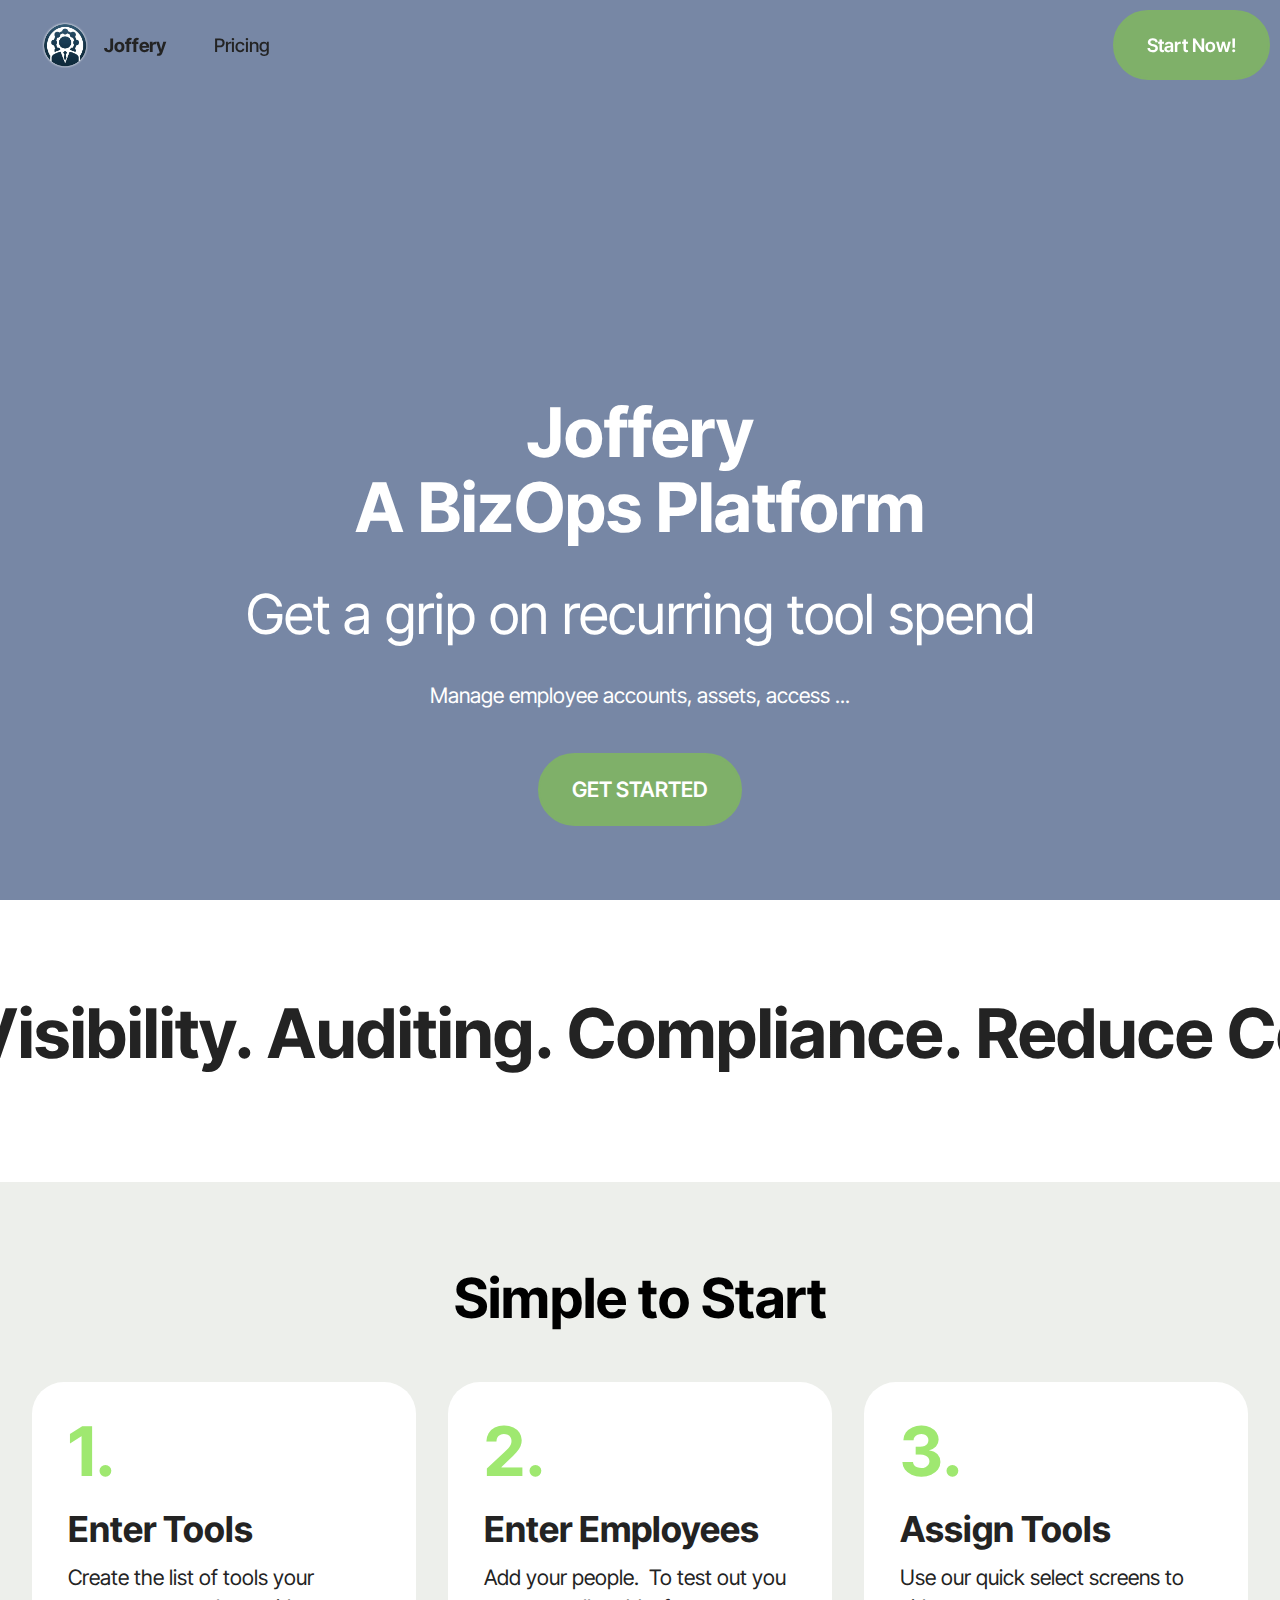
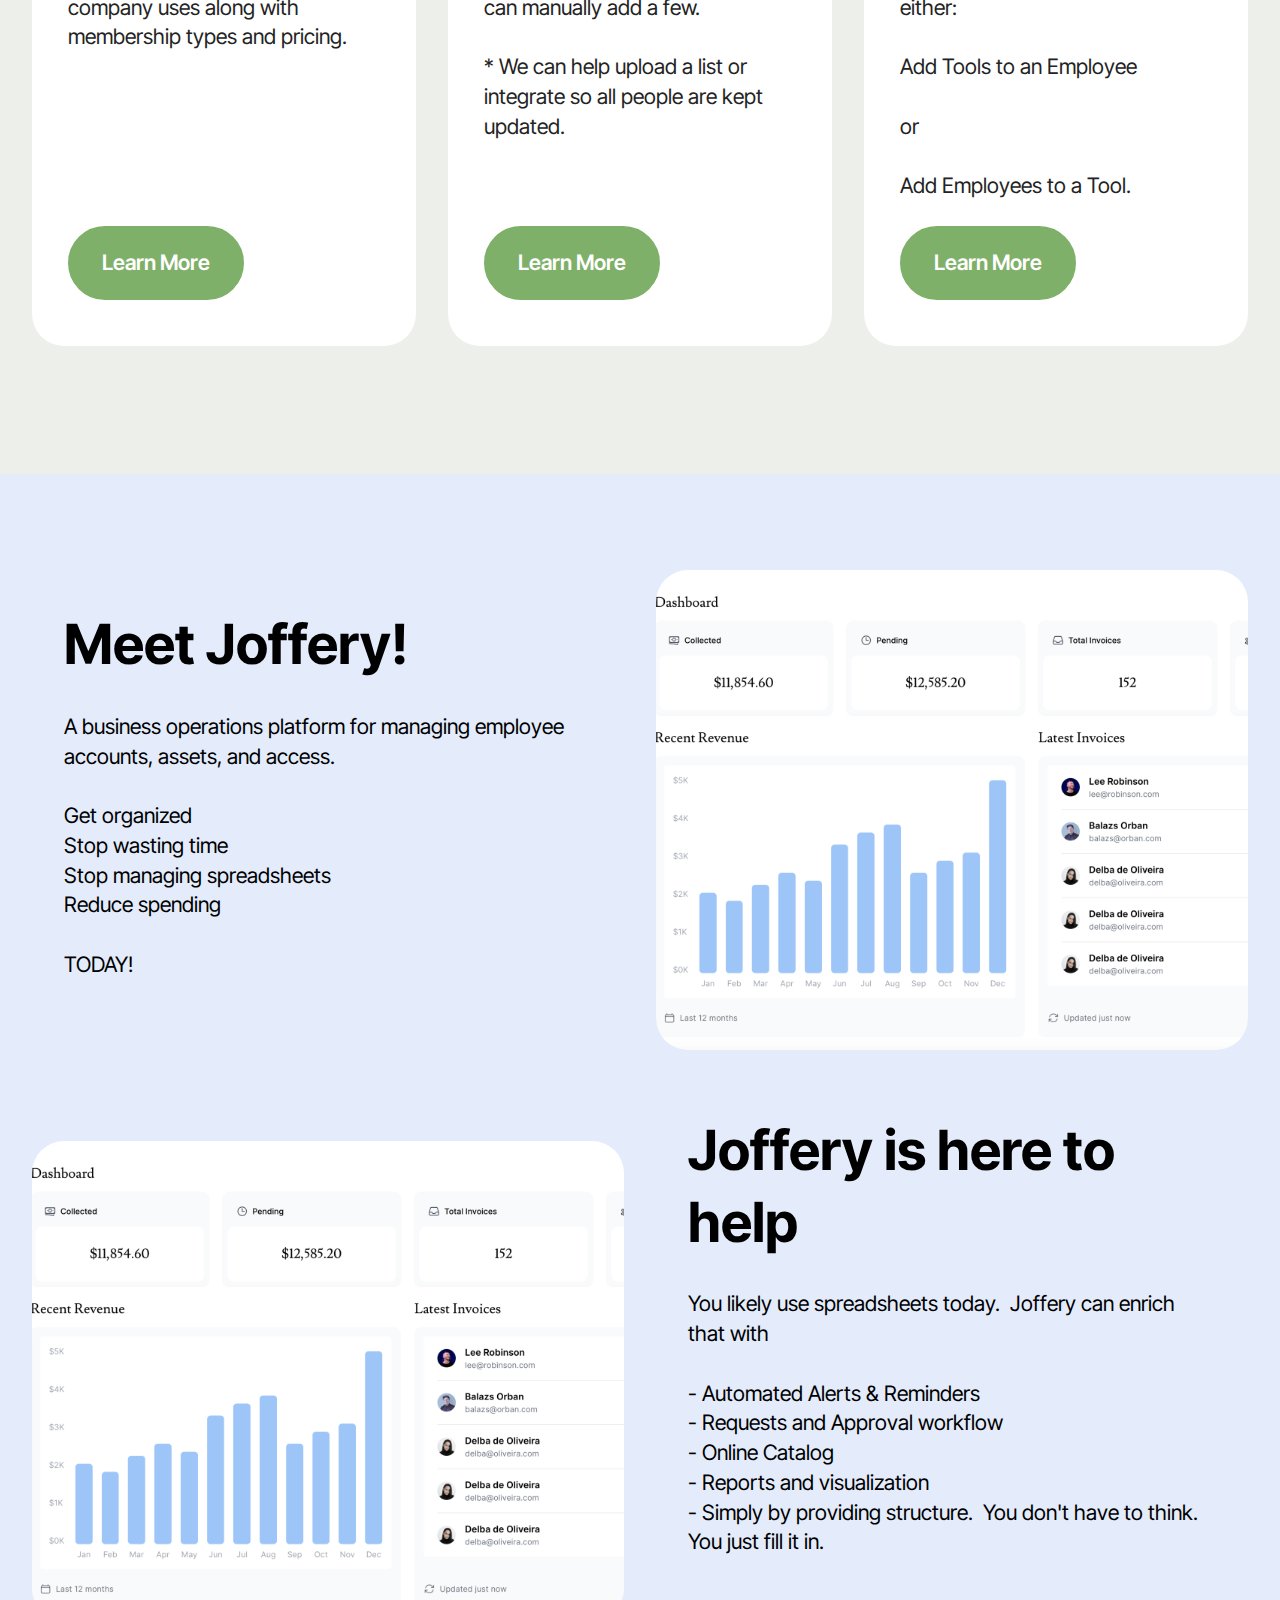
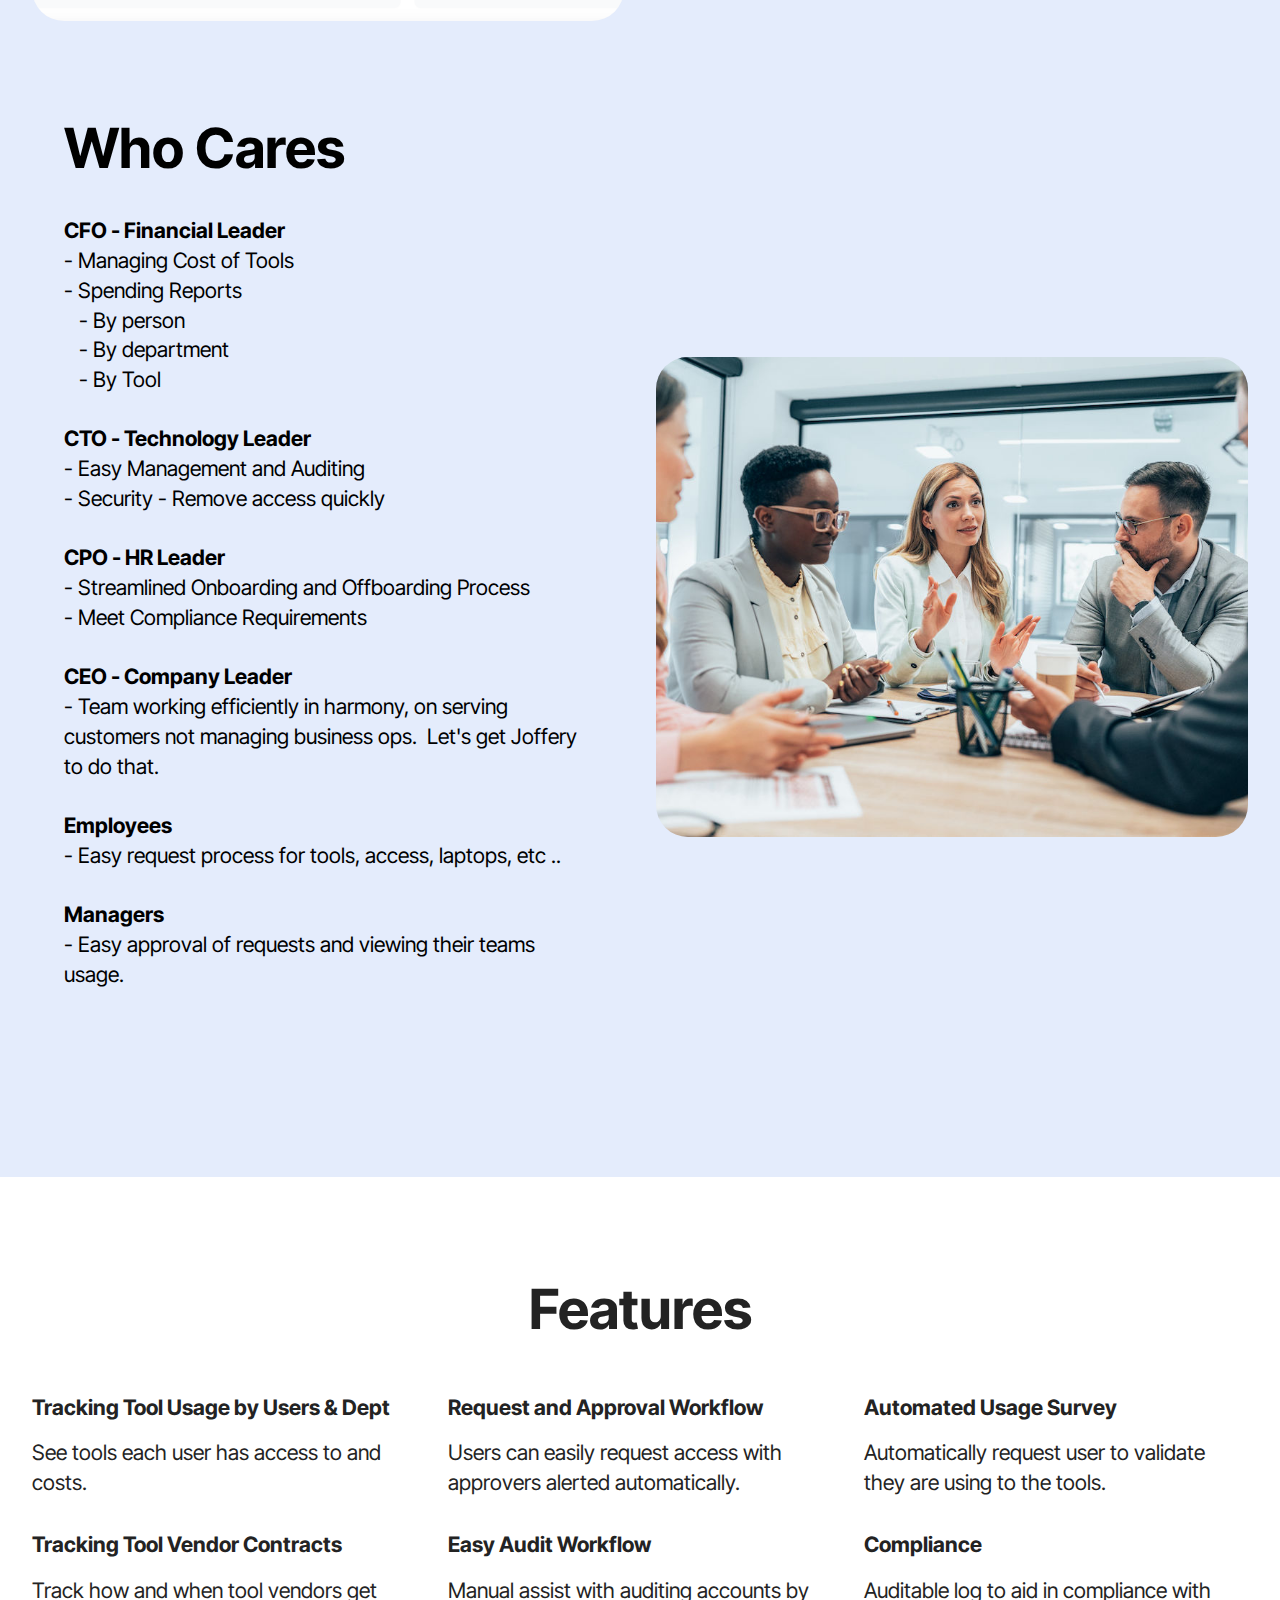
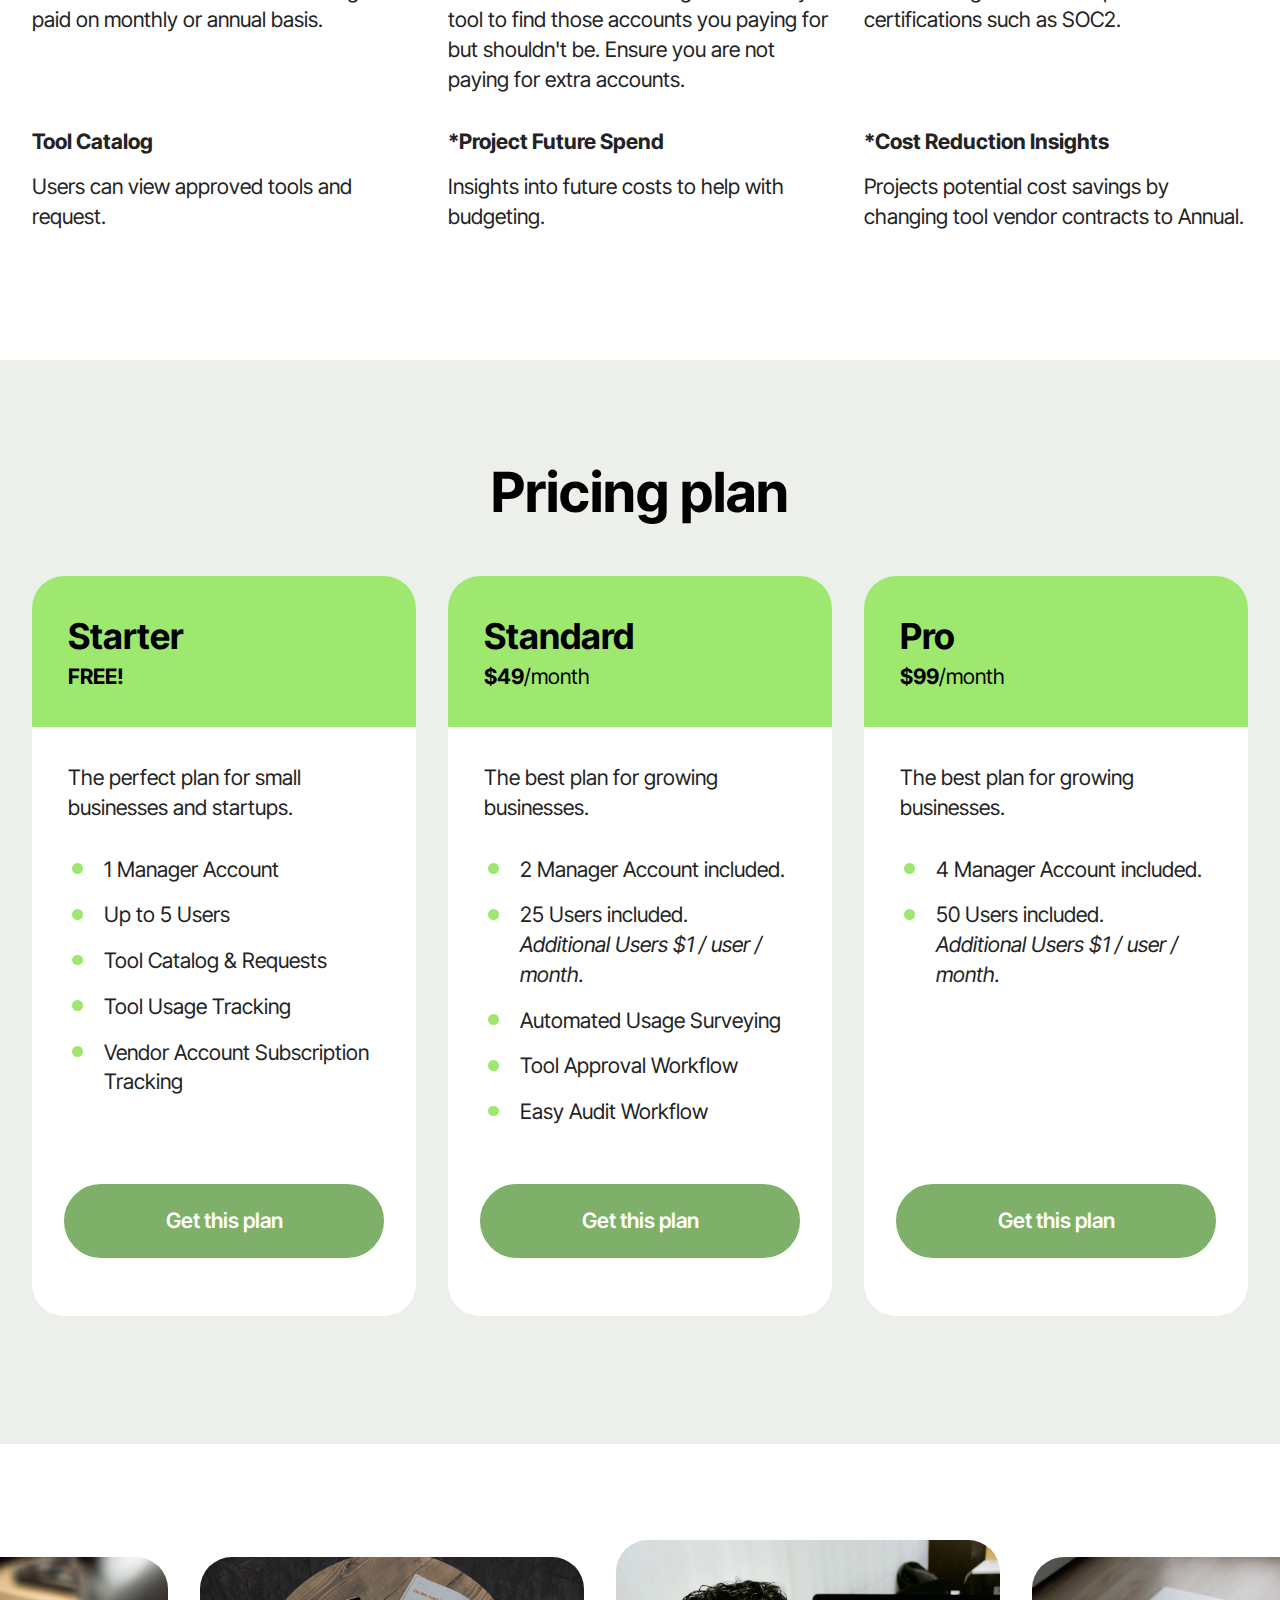
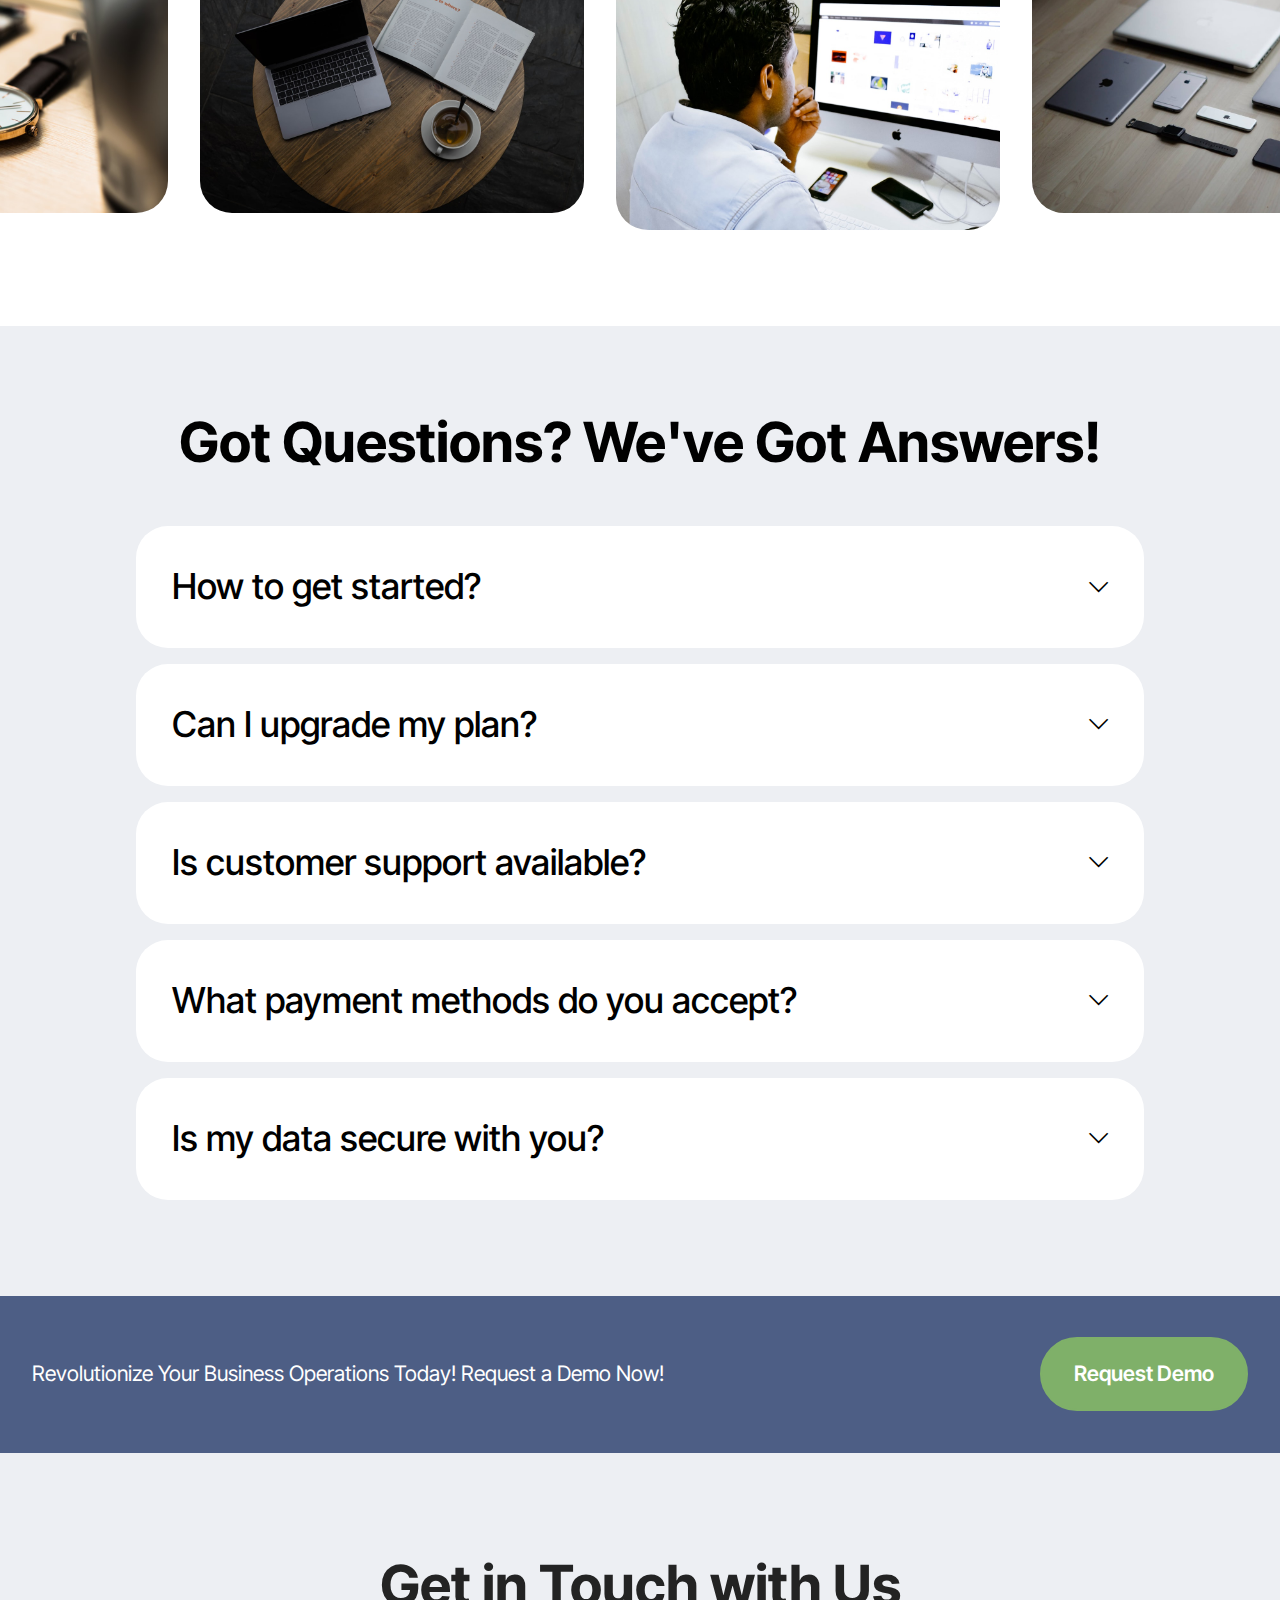
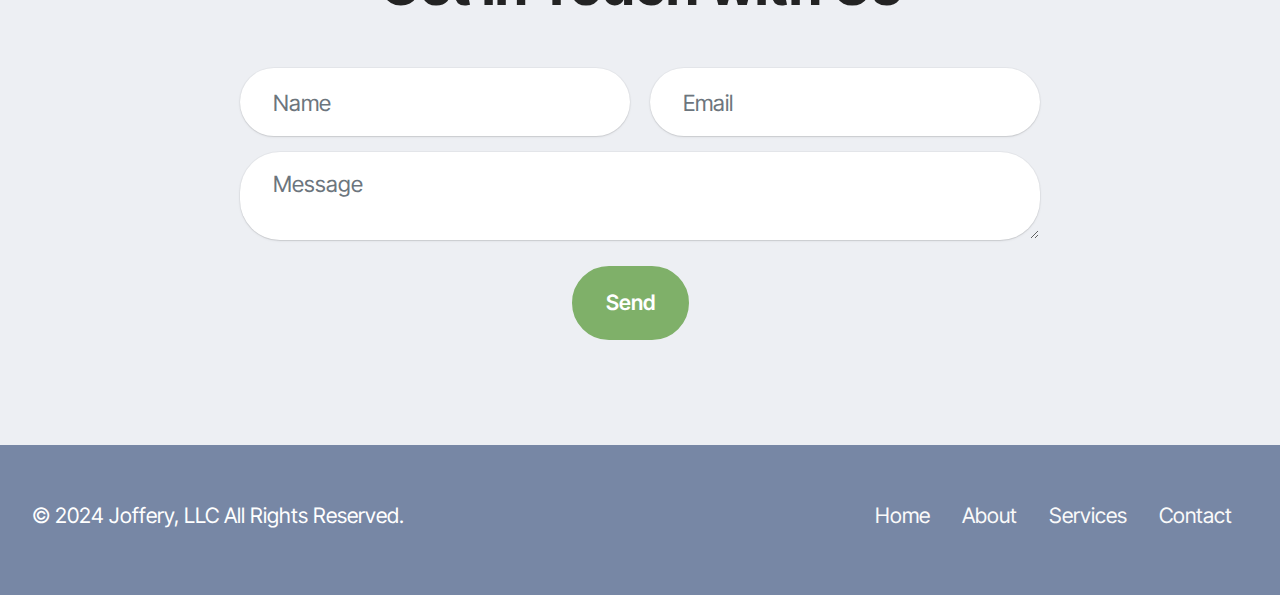
==== commit 07f79719: "Initial page" ====
--- a/docs/index.html
+++ b/docs/index.html
@@ -15,12 +15,11 @@
   <link rel="stylesheet" href="assets/bootstrap/css/bootstrap.min.css">
   <link rel="stylesheet" href="assets/bootstrap/css/bootstrap-grid.min.css">
   <link rel="stylesheet" href="assets/bootstrap/css/bootstrap-reboot.min.css">
-  <link rel="stylesheet" href="assets/parallax/jarallax.css">
   <link rel="stylesheet" href="assets/dropdown/css/style.css">
   <link rel="stylesheet" href="assets/theme/css/style.css">
   <link rel="preload" href="https://fonts.googleapis.com/css2?family=Inter+Tight:wght@400;700&display=swap&display=swap" as="style" onload="this.onload=null;this.rel='stylesheet'">
   <noscript><link rel="stylesheet" href="https://fonts.googleapis.com/css2?family=Inter+Tight:wght@400;700&display=swap&display=swap"></noscript>
-  <link rel="preload" as="style" href="assets/mobirise/css/mbr-additional.css?v=eGVsTn"><link rel="stylesheet" href="assets/mobirise/css/mbr-additional.css?v=eGVsTn" type="text/css">
+  <link rel="preload" as="style" href="assets/mobirise/css/mbr-additional.css?v=65RfCT"><link rel="stylesheet" href="assets/mobirise/css/mbr-additional.css?v=65RfCT" type="text/css">
 
   
   
@@ -52,13 +51,7 @@
 			</button>
 			<div class="collapse navbar-collapse opacityScroll" id="navbarSupportedContent">
 				<ul class="navbar-nav nav-dropdown" data-app-modern-menu="true"><li class="nav-item">
-						<a class="nav-link link text-black display-4" href="https://mobiri.se">About</a>
-					</li>
-					<li class="nav-item">
-						<a class="nav-link link text-black text-primary display-4" href="index.html#pricing-cards-1-u77b7h7Nn2" aria-expanded="false">Pricing</a>
-					</li>
-					<li class="nav-item">
-						<a class="nav-link link text-black display-4" href="https://mobiri.se">Contacts</a>
+						<a class="nav-link link text-black text-primary display-4" href="index.html#pricing03-i" aria-expanded="false">Pricing</a>
 					</li></ul>
 				
 				<div class="navbar-buttons mbr-section-btn">
@@ -78,7 +71,7 @@
         <h1 class="mbr-section-title mbr-fonts-style mbr-white mb-4 display-1"><strong>Joffery</strong><br><strong>A BizOps Platform</strong></h1>
         <h2 class="mbr-section-subtitle mbr-fonts-style mbr-white mb-4 display-2">Get a grip on recurring tool spend<br></h2>
         <p class="mbr-fonts-style mbr-text mbr-white mb-4 display-7">Manage employee accounts, assets, access ...</p>
-        <div class="mbr-section-btn"><a class="btn btn-primary display-7" href="https://mobiri.se">GET STARTED<br>Free<br>No credit card<br></a></div>
+        <div class="mbr-section-btn"><a class="btn btn-primary display-7" href="https://mobiri.se">GET STARTED<br></a></div>
       </div>
     </div>
   </div>
@@ -354,7 +347,7 @@
             <div class="counter-container mbr-text mbr-fonts-style display-7">
               <ul>
                 <li>1 Manager Account</li><li>Up to 5 Users</li>
-                <li>Tool Catalog &amp; Requests</li><li>Tool Usage Tracking</li><li>Vendor Account Subscription Tracking</li><li><br></li>
+                <li>Tool Catalog &amp; Requests</li><li>Tool Usage Tracking</li><li>Vendor Account Subscription Tracking</li>
               </ul>
             </div>
           </div>
@@ -370,7 +363,7 @@
               <strong>Standard</strong>
             </h5>
             <h6 class="item-subtitle mbr-fonts-style mt-0 mb-0 display-7">
-              <strong>$45</strong>/month
+              <strong>$49</strong>/month
             </h6>
           </div>
           <div class="item-content">
@@ -391,35 +384,34 @@
             <a href="" class="btn item-btn btn-primary display-7">Get this plan</a>
             </div>
         </div>
-      </div>
-      <div class="item features-without-image col-12 col-md-6 col-lg-4 item-mb">
+      </div><div class="item features-without-image col-12 col-md-6 col-lg-4 item-mb">
         <div class="item-wrapper">
           <div class="item-head">
             <h5 class="item-title mbr-fonts-style mb-0 display-5">
-              <strong>Advanced</strong>
-            </h5>
+              <strong>Pro</strong></h5>
             <h6 class="item-subtitle mbr-fonts-style mt-0 mb-0 display-7">
-              Price by request
+              <strong>$99</strong>/month
             </h6>
           </div>
           <div class="item-content">
             <p class="mbr-text mbr-fonts-style display-7">
-              The most powerful plan for enterprise businesses.
+              The best plan for growing businesses.
             </p>
-            <div class="mb-4"></div>
+            <div class="mb-4">
+            </div>
             <div class="counter-container mbr-text mbr-fonts-style display-7">
               <ul>
-                <li>Unlimited users</li>
-                <li>5TB storage</li>
-                <li>Premium features</li>
+                <li>4 Manager Account included.</li>
+                <li>50 Users included.&nbsp; <br><em>Additional Users $1 / user / month.</em></li>
               </ul>
             </div>
           </div>
           <div class="mbr-section-btn item-footer">
-            <a href="" class="btn item-btn btn-white display-7">Contact sales</a>
-          </div>
+            <a href="" class="btn item-btn btn-primary display-7">Get this plan</a>
+            </div>
         </div>
       </div>
+      
     </div>
   </div>
 </section>
@@ -450,6 +442,97 @@
       </div>
     </div>
   </div>
+</section>
+
+<section data-bs-version="5.1" class="list1 cid-u77b7h7s4u" id="faq-1-u77b7h7s4u">
+    
+    
+    <div class="container">
+        <div class="row justify-content-center">
+            <div class="col-12 col-md-12 col-lg-10 m-auto">
+                <div class="content">
+                    <div class="row justify-content-center mb-5">
+                        <div class="col-12 content-head">
+                            <div class="mbr-section-head">
+                                <h4 class="mbr-section-title mbr-fonts-style align-center mb-0 display-2">
+                                    <strong>Got Questions? We've Got Answers!</strong>
+                                </h4>
+                                
+                            </div>
+                        </div>
+                    </div>
+                    <div id="bootstrap-accordion_20" class="panel-group accordionStyles accordion" role="tablist" aria-multiselectable="true">
+                        <div class="card">
+                            <div class="card-header" role="tab" id="headingOne">
+                                <a role="button" class="panel-title collapsed" data-toggle="collapse" data-bs-toggle="collapse" data-core="" href="#collapse1_20" aria-expanded="false" aria-controls="collapse1">
+                                    <h6 class="panel-title-edit mbr-semibold mbr-fonts-style mb-0 display-5">How to get started?</h6>
+                                    <span class="sign mbr-iconfont mobi-mbri-arrow-down"></span>
+                                </a>
+                            </div>
+                            <div id="collapse1_20" class="panel-collapse noScroll collapse" role="tabpanel" aria-labelledby="headingOne" data-parent="#accordion" data-bs-parent="#bootstrap-accordion_20">
+                                <div class="panel-body">
+                                    <p class="mbr-fonts-style panel-text display-7">Simply sign up and explore our intuitive platform.</p>
+                                </div>
+                            </div>
+                        </div>
+                        <div class="card">
+                            <div class="card-header" role="tab" id="headingOne">
+                                <a role="button" class="panel-title collapsed" data-toggle="collapse" data-bs-toggle="collapse" data-core="" href="#collapse2_20" aria-expanded="false" aria-controls="collapse2">
+                                    <h6 class="panel-title-edit mbr-semibold mbr-fonts-style mb-0 display-5">Can I upgrade my plan?</h6>
+                                    <span class="sign mbr-iconfont mobi-mbri-arrow-down"></span>
+                                </a>
+                            </div>
+                            <div id="collapse2_20" class="panel-collapse noScroll collapse" role="tabpanel" aria-labelledby="headingOne" data-parent="#accordion" data-bs-parent="#bootstrap-accordion_20">
+                                <div class="panel-body">
+                                    <p class="mbr-fonts-style panel-text display-7">Yes, easily upgrade your plan anytime to unlock more features.</p>
+                                </div>
+                            </div>
+                        </div>
+                        <div class="card">
+                            <div class="card-header" role="tab" id="headingOne">
+                                <a role="button" class="panel-title collapsed" data-toggle="collapse" data-bs-toggle="collapse" data-core="" href="#collapse3_20" aria-expanded="false" aria-controls="collapse3">
+                                    <h6 class="panel-title-edit mbr-semibold mbr-fonts-style mb-0 display-5">Is customer support available?</h6>
+                                    <span class="sign mbr-iconfont mobi-mbri-arrow-down"></span>
+                                </a>
+                            </div>
+                            <div id="collapse3_20" class="panel-collapse noScroll collapse" role="tabpanel" aria-labelledby="headingOne" data-parent="#accordion" data-bs-parent="#bootstrap-accordion_20">
+                                <div class="panel-body">
+                                    <p class="mbr-fonts-style panel-text display-7">Our dedicated support team is here 24/7 to assist you.</p>
+                                </div>
+                            </div>
+                        </div>
+                        <div class="card">
+                            <div class="card-header" role="tab" id="headingOne">
+                                <a role="button" class="panel-title collapsed" data-toggle="collapse" data-bs-toggle="collapse" data-core="" href="#collapse4_20" aria-expanded="false" aria-controls="collapse4">
+                                    <h6 class="panel-title-edit mbr-semibold mbr-fonts-style mb-0 display-5">What payment methods do you accept?</h6>
+                                    <span class="sign mbr-iconfont mobi-mbri-arrow-down"></span>
+                                </a>
+                            </div>
+                            <div id="collapse4_20" class="panel-collapse noScroll collapse" role="tabpanel" aria-labelledby="headingOne" data-parent="#accordion" data-bs-parent="#bootstrap-accordion_20">
+                                <div class="panel-body">
+                                    <p class="mbr-fonts-style panel-text display-7">We accept all major credit cards and PayPal for convenience.</p>
+                                </div>
+                            </div>
+                        </div>
+                        <div class="card">
+                            <div class="card-header" role="tab" id="headingOne">
+                                <a role="button" class="panel-title collapsed" data-toggle="collapse" data-bs-toggle="collapse" data-core="" href="#collapse5_20" aria-expanded="false" aria-controls="collapse5">
+                                    <h6 class="panel-title-edit mbr-semibold mbr-fonts-style mb-0 display-5">Is my data secure with you?</h6>
+                                    <span class="sign mbr-iconfont mobi-mbri-arrow-down"></span>
+                                </a>
+                            </div>
+                            <div id="collapse5_20" class="panel-collapse noScroll collapse" role="tabpanel" aria-labelledby="headingOne" data-parent="#accordion" data-bs-parent="#bootstrap-accordion_20">
+                                <div class="panel-body">
+                                    <p class="mbr-fonts-style panel-text display-7">Rest assured, we prioritize data security and encryption.</p>
+                                </div>
+                            </div>
+                        </div>
+                        
+                    </div>
+                </div>
+            </div>
+        </div>
+    </div>
 </section>
 
 <section data-bs-version="5.1" class="features035 cid-u77b7h8WOF" id="call-to-action-11-u77b7h8WOF">
@@ -491,7 +574,7 @@
         </div>
         <div class="row justify-content-center">
             <div class="col-lg-8 mx-auto mbr-form" data-form-type="formoid">
-                <form action="https://mobirise.eu/" method="POST" class="mbr-form form-with-styler" data-form-title="Form Name"><input type="hidden" name="email" data-form-email="true" value="E3dWfJEmqgcHZhuenk1gPxLginugwweBe875u0doDQPmVcsL425auxomHRv2E0hP9uu0LAvagF2hkt5A+2me/ACmBoSBpbeNVfTnqZjQrLQERIyvLsYpZsjNBxrx8jgc.Qij0U47/u7tIfxn4U94jbcz/wrt+KGRBhD6mpL7D9uYTyA1/4bg/6bpls2nbSELMOsqecITSQ17nKlYdC2WmRxggovR3kn2b9vW4cGHwobm0yz+gVwS6wcMtM1R154bt">
+                <form action="https://mobirise.eu/" method="POST" class="mbr-form form-with-styler" data-form-title="Form Name"><input type="hidden" name="email" data-form-email="true" value="IVfrWwhBoQDAgflJtz/v5tVMFi/RYXh9lRQB2FgNX8pwNfp7LDrSAA/5WpSdzKO6KyLZQ2e2FgiiZdPvETVAB+v2zNF5fKDBd0X+NM3zxqR+jUKkB8HArrkv+76lifT/.4+hcGrF48tsLW+ryicyv7Ad47McY1KwLb80ombjjTSSPvNzJOhy+o6fmuIZnmro+fBeWx9JLIvqIynzRhQhl+500ttjbMvx0HJTRD111fMWg3AMPNOQHWg8Np3Ml7iGv">
                     <div class="row">
                         <div hidden="hidden" data-form-alert="" class="alert alert-success col-12">Thanks for filling out the form!</div>
                         <div hidden="hidden" data-form-alert-danger="" class="alert alert-danger col-12">
@@ -551,679 +634,8 @@
     </div>
 </section>
 
-<section data-bs-version="5.1" class="header003 testimonials-slider cid-u7onRtlUaz" data-interval="false" data-bs-interval="false" id="header003-4">
-    
-    
-    <div class="container">
-        <div class="row">
-            <div class="col-lg-6 m-auto">
-                <div class="content-wrapper align-left">
-                    <h3 class="mbr-section-subtitle mbr-semibold mbr-black pb-3 mbr-fonts-style mb-1 display-5">Event
-                        plan</h3>
-                    <div class="carousel slide slides pt-2" role="listbox" data-pause="true" data-keyboard="false" data-ride="carousel" data-bs-ride="carousel" data-interval="5000" data-bs-interval="5000">
-                        <ol class="carousel-indicators align-left">
-                            <li data-slide-to="0" data-bs-slide-to="0" class="active"></li>
-                            <li data-slide-to="1" data-bs-slide-to="1"></li>
-                            <li data-slide-to="2" data-bs-slide-to="2"></li>
-                            <li data-slide-to="3" data-bs-slide-to="3"></li>
-                            
-                            
-                            
-                            
-                            
-                            
-                        </ol>
-                        <div class="carousel-inner">
-                            
-                            
-                            
-                        <div class="carousel-item">
-                                <div class="align-left pb-5">
-                                    <h1 class="mbr-section-title mbr-bold mbr-black mbr-fonts-style display-2 pb-3 mb-1">What is virtual Seminar</h1>
-                                    <p class="mbr-text text mbr-black mbr-regular mbr-fonts-style display-4 pb-3 mb-1">Lorem ipsum dolor sit amet,
-                                        consectetur adipiscing elit. Aliquam tortor purus, suscipit a accumsan quis,
-                                        blandit a dolor.
-                                        Morbi quis purus at ipsum tristique varius sit amet id odio.</p>
-                                    <ul class="list mbr-black mbr-regular mbr-fonts-style mbr-text mb-3 display-4">
-                                        <li>Lorem ipsum</li>
-                                        <li>Morbi quis purus at ipsum</li>
-                                        <li>Aliquam tortor purus</li>
-                                    </ul>
-                                </div>
-                            </div><div class="carousel-item">
-                                <div class="align-left pb-5">
-                                    <h1 class="mbr-section-title mbr-bold mbr-black mbr-fonts-style display-2 pb-3 mb-1">Multiple events</h1>
-                                    <p class="mbr-text text mbr-black mbr-regular mbr-fonts-style display-4 pb-3 mb-1">Lorem ipsum dolor sit amet,
-                                        consectetur adipiscing elit. Aliquam tortor purus, suscipit a accumsan quis,
-                                        blandit a dolor.
-                                        Morbi quis purus at ipsum tristique varius sit amet id odio.</p>
-                                    <ul class="list mbr-black mbr-regular mbr-fonts-style mbr-text mb-3 display-4">
-                                        <li>Lorem ipsum</li>
-                                        <li>Morbi quis purus at ipsum</li>
-                                        <li>Aliquam tortor purus</li>
-                                        <li>Lorem ipsum</li>
-                                    </ul>
-                                </div>
-                            </div><div class="carousel-item">
-                                <div class="align-left pb-5">
-                                    <h1 class="mbr-section-title mbr-bold mbr-black mbr-fonts-style display-2 pb-3 mb-1">Cover Over 5 Topics</h1>
-                                    <p class="mbr-text text mbr-black mbr-regular mbr-fonts-style display-4 pb-3 mb-1">Lorem ipsum dolor sit amet,
-                                        consectetur adipiscing elit. Aliquam tortor purus, suscipit a accumsan quis,
-                                        blandit a dolor.
-                                        Morbi quis purus at ipsum tristique varius sit amet id odio.</p>
-                                    <ul class="list mbr-black mbr-regular mbr-fonts-style mbr-text mb-3 display-4">
-                                        <li>Lorem ipsum</li>
-                                        <li>Morbi quis purus at ipsum</li>
-                                        <li>Aliquam tortor purus</li>
-                                        <li>Suscipit a accumsan quis</li>
-                                        <li>Blandit a dolor</li>
-                                    </ul>
-                                </div>
-                            </div><div class="carousel-item">
-                                <div class="align-left pb-5">
-                                    <h1 class="mbr-section-title mbr-bold mbr-black mbr-fonts-style display-2 pb-3 mb-1">Cover Over 5 Topics</h1>
-                                    <p class="mbr-text text mbr-black mbr-regular mbr-fonts-style display-4 pb-3 mb-1">Lorem ipsum dolor sit amet,
-                                        consectetur adipiscing elit. Aliquam tortor purus, suscipit a accumsan quis,
-                                        blandit a dolor.
-                                        Morbi quis purus at ipsum tristique varius sit amet id odio.</p>
-                                    <ul class="list mbr-black mbr-regular mbr-fonts-style mbr-text mb-3 display-4">
-                                        <li>Lorem ipsum</li>
-                                        <li>Morbi quis purus at ipsum</li>
-                                        <li>Aliquam tortor purus</li>
-                                        <li>Suscipit a accumsan quis</li>
-                                        <li>Blandit a dolor</li>
-                                    </ul>
-                                </div>
-                            </div></div>
-                    </div>
-                    <p class="mbr-text bottom-text mbr-black mbr-bold mbr-fonts-style mt-1 pt-3 display-4">Lorem ipsum dolor
-                        sit <a href="#" class="text-black">amet</a></p>
-                </div>
-            </div>
-            <div class="col-lg-6 m-auto img-col">
-                <img src="assets/images/09.jpg" alt="Mobirise">
-            </div>
-        </div>
-    </div>
-</section>
-
-<section data-bs-version="5.1" class="image02 cid-u77b7h7uFk mbr-fullscreen mbr-parallax-background" id="image-13-u77b7h7uFk">
-    
-    
-    <div class="container">
-        <div class="row"></div>
-    </div>
-</section>
-
-<section data-bs-version="5.1" class="features5 cid-u77b7h60uM" id="features-24-u77b7h60uM">
-    
-
-    
-    
-    <div class="container">
-        <div class="row mb-5 justify-content-center">
-            <div class="col-12 content-head">
-                <h3 class="mbr-section-title mbr-fonts-style align-center mb-0 display-2">
-                    <strong>Spend Insights Dashboard</strong>
-                </h3>
-                <h5 class="mbr-section-subtitle mbr-fonts-style align-center mb-0 mt-4 display-7">Track employee spend by user, department, and tool with ease.</h5>
-            </div>
-        </div>
-        <div class="row">
-            <div class="item features-without-image col-12 col-md-6 col-lg-4 item-mb">
-                <div class="item-wrapper">
-                    <div class="card-box align-left">
-                        
-                        <h5 class="card-title mbr-fonts-style display-5">
-                            <strong>User Spend</strong>
-                        </h5>
-                        <p class="card-text mbr-fonts-style display-7">Visualize individual user spend for better budget management.</p>
-                        
-                    </div>
-                </div>
-            </div>
-            <div class="item features-without-image col-12 col-md-6 col-lg-4 item-mb">
-                <div class="item-wrapper">
-                    <div class="card-box align-left">
-                        
-                        <h5 class="card-title mbr-fonts-style display-5">
-                            <strong>Dept Analysis</strong>
-                        </h5>
-                        <p class="card-text mbr-fonts-style display-7">Understand departmental spend patterns for strategic decision-making.</p>
-                        
-                    </div>
-                </div>
-            </div>
-            <div class="item features-without-image col-12 col-md-6 col-lg-4 item-mb">
-                <div class="item-wrapper">
-                    <div class="card-box align-left">
-                        
-                        <h5 class="card-title mbr-fonts-style display-5">
-                            <strong>Tool Expenses</strong>
-                        </h5>
-                        <p class="card-text mbr-fonts-style display-7">Monitor tool expenses to optimize resource allocation.</p>
-                        
-                    </div>
-                </div>
-            </div>
-            <div class="item features-without-image col-12 col-md-6 col-lg-4 item-mb">
-                <div class="item-wrapper">
-                    <div class="card-box align-left">
-                        
-                        <h5 class="card-title mbr-fonts-style display-5">
-                            <strong>Workflow Efficiency</strong>
-                        </h5>
-                        <p class="card-text mbr-fonts-style display-7">Streamlined onboarding and offboarding processes for seamless transitions.</p>
-                        
-                    </div>
-                </div>
-            </div>
-            <div class="item features-without-image col-12 col-md-6 col-lg-4 item-mb">
-                <div class="item-wrapper">
-                    <div class="card-box align-left">
-                        
-                        <h5 class="card-title mbr-fonts-style display-5">
-                            <strong>Access Control</strong>
-                        </h5>
-                        <p class="card-text mbr-fonts-style display-7">Request and approval workflow for secure access management.</p>
-                        
-                    </div>
-                </div>
-            </div>
-            <div class="item features-without-image col-12 col-md-6 col-lg-4 item-mb">
-                <div class="item-wrapper">
-                    <div class="card-box align-left">
-                        
-                        <h5 class="card-title mbr-fonts-style display-5">
-                            <strong>Real-time Updates</strong>
-                        </h5>
-                        <p class="card-text mbr-fonts-style display-7">Stay informed with real-time updates on spend activities.</p>
-                        
-                    </div>
-                </div>
-            </div>
-        </div>
-    </div>
-</section>
-
-<section data-bs-version="5.1" class="pricing1 cid-u77b7h7Nn2" id="pricing-cards-1-u77b7h7Nn2">
-    
-    
-    <div class="container-fluid">
-        <div class="row justify-content-center">
-            <div class="col-12 content-head">
-                <div class="mbr-section-head mb-5">
-                    <h4 class="mbr-section-title mbr-fonts-style align-center mb-0 display-2">
-                        <strong>Revolutionary Pricing</strong>
-                    </h4>
-                    
-                </div>
-            </div>
-        </div>
-        <div class="row">
-            <div class="item features-without-image col-12 col-md-6 col-lg-3 item-mb active">
-                <div class="item-wrapper">
-                    <div class="item-head">
-                        <h5 class="item-title mbr-fonts-style mb-0 display-5"><strong>Bootstrap</strong></h5>
-                        <h6 class="item-subtitle mbr-fonts-style mt-0 mb-0 display-7"><strong>Free!</strong></h6>
-                    </div>
-                    <div class="item-content">
-                        <p class="mbr-text mbr-fonts-style display-7">1 Manager Account Included ( additional $10 per manager)<br>Manage 1 - 5 Users<br><br></p>
-                    </div>
-                    <div class="mbr-section-btn item-footer">
-                        <a href="" class="btn item-btn btn-primary display-7">Get Started</a>
-                    </div>
-                </div>
-            </div><div class="item features-without-image col-12 col-md-6 col-lg-3 item-mb">
-                <div class="item-wrapper">
-                    <div class="item-head">
-                        <h5 class="item-title mbr-fonts-style mb-0 display-5">
-                            <strong>Basic</strong>
-                        </h5>
-                        <h6 class="item-subtitle mbr-fonts-style mt-0 mb-0 display-7">
-                            <strong>$49</strong>/month</h6>
-                    </div>
-                    <div class="item-content">
-                        <p class="mbr-text mbr-fonts-style display-7">All Features from Free<br>1 Manager Account Included<br>Manage up to 50 Users<br>50 Surveys</p>
-                    </div>
-                    <div class="mbr-section-btn item-footer">
-                        <a href="" class="btn item-btn btn-primary display-7">Get Started</a>
-                    </div>
-                </div>
-            </div>
-            <div class="item features-without-image col-12 col-md-6 col-lg-3 item-mb">
-                <div class="item-wrapper">
-                    <div class="item-head">
-                        <h5 class="item-title mbr-fonts-style mb-0 display-5">
-                            <strong>Pro</strong>
-                        </h5>
-                        <h6 class="item-subtitle mbr-fonts-style mt-0 mb-0 display-7">
-                            <strong>$199</strong>/week
-                        </h6>
-                    </div>
-                    <div class="item-content">
-                        <p class="mbr-text mbr-fonts-style display-7">Unlock advanced analytics and reporting tools.</p>
-                    </div>
-                    <div class="mbr-section-btn item-footer">
-                        <a href="" class="btn item-btn btn-primary display-7">Get Started</a>
-                    </div>
-                </div>
-            </div>
-
-            
-
-            <div class="item features-without-image col-12 col-md-6 col-lg-3 item-mb">
-                <div class="item-wrapper">
-                    <div class="item-head">
-                        <h5 class="item-title mbr-fonts-style mb-0 display-5">
-                            <strong>Custom</strong>
-                        </h5>
-                        <h6 class="item-subtitle mbr-fonts-style mt-0 mb-0 display-7">
-                            <strong>Contact Us</strong></h6>
-                    </div>
-                    <div class="item-content">
-                        <p class="mbr-text mbr-fonts-style display-7">Tailored solutions for your unique business needs.</p>
-                    </div>
-                    <div class="mbr-section-btn item-footer">
-                        <a href="" class="btn item-btn btn-primary display-7">Get Started</a>
-                    </div>
-                </div>
-            </div>
-        </div>
-    </div>
-</section>
-
-<section data-bs-version="5.1" class="header18 cid-u77b7h6mcl mbr-fullscreen" data-bg-video="https://www.youtube.com/embed/md6YzGX741c?autoplay=1&amp;loop=1&amp;playlist=md6YzGX741c&amp;t=20&amp;mute=1&amp;playsinline=1&amp;controls=0&amp;showinfo=0&amp;autohide=1&amp;allowfullscreen=true&amp;mode=transparent" id="video-5-u77b7h6mcl">
-  
-
-  <div class="mbr-overlay" style="opacity: 0.3; background-color: rgb(0, 0, 0);"></div>
-  <div class="container-fluid">
-    <div class="row">
-    </div>
-  </div>
-</section>
-
-<section data-bs-version="5.1" class="news08 cid-u77b7h7dbL" id="blog-2-u77b7h7dbL">
-    
-    
-    <div class="container-fluid">
-        <div class="row justify-content-center mb-5">
-            <div class="col-12 content-head">
-                <div class="mbr-section-head">
-                    <h4 class="mbr-section-title mbr-fonts-style align-center mb-0 display-2">
-                        <strong>Insights &amp; Updates</strong>
-                    </h4>
-                    
-                </div>
-            </div>
-        </div>
-        <div class="row">
-            <div class="item features-image col-12 col-md-6 col-lg-3 active">
-                <div class="item-wrapper">
-                    <div class="item-img mb-3">
-                        <img src="assets/images/photo-1500058430940-0292a0c1f59e.jpeg" alt="Mobirise Website Builder" title="">
-                    </div>
-                    <div class="item-content align-left">
-                        <h5 class="item-title mbr-fonts-style mt-0 mb-3 display-7">Trends</h5>
-                        <h6 class="item-subtitle mbr-fonts-style mb-3 display-5">
-                            <strong>Boost Your Productivity Today!</strong>
-                        </h6>
-                        
-                        <div class="mbr-section-btn item-footer">
-                            <a href="" class="btn item-btn btn-primary display-7">Read</a>
-                        </div>
-                    </div>
-                </div>
-            </div>
-            <div class="item features-image col-12 col-md-6 col-lg-3">
-                <div class="item-wrapper">
-                    <div class="item-img mb-3">
-                        <img src="assets/images/photo-1574717024653-61fd2cf4d44d.jpeg" alt="Mobirise Website Builder">
-                    </div>
-                    <div class="item-content align-left">
-                        <h5 class="item-title mbr-fonts-style mb-3 mt-0 display-7">Innovation</h5>
-                        <h6 class="item-subtitle mbr-fonts-style mb-3 display-5">
-                            <strong>The Future of Business Operations</strong>
-                        </h6>
-                        
-                        <div class="mbr-section-btn item-footer">
-                            <a href="" class="btn item-btn btn-primary display-7">Read</a>
-                        </div>
-                    </div>
-                </div>
-            </div>
-            <div class="item features-image col-12 col-md-6 col-lg-3">
-                <div class="item-wrapper">
-                    <div class="item-img mb-3">
-                        <img src="assets/images/photo-1522198428577-adf2d374b05b.jpeg" alt="Mobirise Website Builder">
-                    </div>
-                    <div class="item-content align-left">
-                        <h5 class="item-title mbr-fonts-style mb-3 mt-0 display-7">Success</h5>
-                        <h6 class="item-subtitle mbr-fonts-style mt-0 mb-3 display-5">
-                            <strong>Secrets to Streamline Workflows</strong>
-                        </h6>
-                        
-                        <div class="mbr-section-btn item-footer">
-                            <a href="" class="btn item-btn btn-primary display-7">Read</a>
-                        </div>
-                    </div>
-                </div>
-            </div>
-            <div class="item features-image col-12 col-md-6 col-lg-3">
-                <div class="item-wrapper">
-                    <div class="item-img mb-3">
-                        <img src="assets/images/photo-1563660908199-7c13cb872d79.jpeg" alt="Mobirise Website Builder">
-                    </div>
-                    <div class="item-content align-left">
-                        <h5 class="item-title mbr-fonts-style mb-3 mt-0 display-7">Growth</h5>
-                        <h6 class="item-subtitle mbr-fonts-style mt-0 mb-3 display-5">
-                            <strong>Scaling Your Business Effectively</strong>
-                        </h6>
-                        
-                        <div class="mbr-section-btn item-footer">
-                            <a href="" class="btn item-btn btn-primary display-7">Read</a>
-                        </div>
-                    </div>
-                </div>
-            </div>
-
-        </div>
-    </div>
-</section>
-
-<section data-bs-version="5.1" class="article01 cid-u77b7h7vQU" id="about-us-1-u77b7h7vQU">
-	
-
-	
-	
-	<div class="container">
-		<div class="row justify-content-center">
-			<div class="card col-md-12 col-lg-12">
-				<div class="card-wrapper">
-					<div class="row">
-						<div class="image-wrapper col-12 col-sm-6 justify-content-center">
-							<img src="assets/images/photo-1574717024757-c1ec4d86ae82.jpeg" alt="Mobirise Website Builder">
-						</div>
-						<div class="image-wrapper col-12 col-sm-6 justify-content-center">
-							<img src="assets/images/photo-1543145499-8193615267de.jpeg" alt="Mobirise Website Builder">
-						</div>
-					</div>
-
-					<div class="card-box align-left mb-3 card-content-text">
-						<h4 class="card-title mbr-fonts-style mbr-white mb-0 display-5">
-							<strong>Our Mission</strong>
-						</h4>
-						<p class="mbr-text mbr-fonts-style mt-3 mb-0 display-7">At BizOpsTrack, we revolutionize business operations with our cutting-edge SaaS platform.</p>
-
-						<p class="mbr-text mbr-fonts-style mt-3 mb-0 display-7">Empowering CFOs to effortlessly track spending by user, department, and tool.</p>
-
-						<p class="mbr-text mbr-fonts-style mt-3 mb-0 display-7">Simplify onboarding, offboarding, and access requests with our seamless workflows.</p>
-
-						
-					</div>
-				</div>
-			</div>
-		</div>
-	</div>
-</section>
-
-<section data-bs-version="5.1" class="people05 cid-u77b7h747J" id="testimonials-5-u77b7h747J">
-	
-
-	
-	
-	<div class="container">
-		<div class="row mb-5 justify-content-center">
-			<div class="col-12 mb-0 content-head">
-				<h3 class="mbr-section-title mbr-fonts-style align-center mb-0 display-2">
-					<strong>Success Stories</strong>
-				</h3>
-				
-			</div>
-		</div>
-		<div class="row">
-			<div class="item features-without-image col-12 col-md-6 col-lg-4 active">
-				<div class="item-wrapper">
-					<div class="card-box align-left">
-						<p class="card-text mbr-fonts-style display-7">Boosted our financial visibility and control like never before!</p>
-						<div class="img-wrapper mt-4 mb-3">
-							<img src="assets/images/photo-1581803118522-7b72a50f7e9f.jpeg" alt="" data-slide-to="0" data-bs-slide-to="0">
-						</div>
-						<h5 class="card-title mbr-fonts-style display-7">
-							<strong>Jack Thompson</strong>
-						</h5>
-					</div>
-				</div>
-			</div>
-			<div class="item features-without-image col-12 col-md-6 col-lg-4">
-				<div class="item-wrapper">
-					<div class="card-box align-left">
-						<p class="card-text mbr-fonts-style display-7">Revolutionized our spend tracking process. Highly recommended!</p>
-						<div class="img-wrapper mt-4 mb-3">
-							<img src="assets/images/photo-1643029950351-6ae7f69186fc.jpeg" data-slide-to="1" data-bs-slide-to="1" alt="">
-						</div>
-						<h5 class="card-title mbr-fonts-style display-7">
-							<strong>Sophia Adams</strong>
-						</h5>
-					</div>
-				</div>
-			</div>
-			<div class="item features-without-image col-12 col-md-6 col-lg-4">
-				<div class="item-wrapper">
-					<div class="card-box align-left">
-						<p class="card-text mbr-fonts-style display-7">Incredible tool for optimizing budget allocation and monitoring expenses.</p>
-						<div class="img-wrapper mt-4 mb-3">
-							<img src="assets/images/photo-1591084728795-1149f32d9866.jpeg" data-slide-to="2" data-bs-slide-to="2" alt="">
-						</div>
-						<h5 class="card-title mbr-fonts-style display-7">
-							<strong>Oliver Parker</strong>
-						</h5>
-					</div>
-				</div>
-			</div>
-			<div class="item features-without-image col-12 col-md-6 col-lg-4">
-				<div class="item-wrapper">
-					<div class="card-box align-left">
-						<p class="card-text mbr-fonts-style display-7">Effortlessly streamlined our workflow and access management. A game-changer!</p>
-						<div class="img-wrapper mt-4 mb-3">
-							<img src="assets/images/photo-1648747066670-034eab81a631.jpeg" data-slide-to="4" data-bs-slide-to="4" alt="">
-						</div>
-						<h5 class="card-title mbr-fonts-style display-7">
-							<strong>Emma Roberts</strong>
-						</h5>
-					</div>
-				</div>
-			</div>
-			<div class="item features-without-image col-12 col-md-6 col-lg-4">
-				<div class="item-wrapper">
-					<div class="card-box align-left">
-						<p class="card-text mbr-fonts-style display-7">Unmatched security measures to safeguard our valuable data. Impressive service!</p>
-						<div class="img-wrapper mt-4 mb-3">
-							<img src="assets/images/photo-1615572359976-1fe39507ed7b.jpeg" data-slide-to="6" data-bs-slide-to="6" alt="">
-						</div>
-						<h5 class="card-title mbr-fonts-style display-7">
-							<strong>William Scott</strong>
-						</h5>
-					</div>
-				</div>
-			</div>
-			<div class="item features-without-image col-12 col-md-6 col-lg-4">
-				<div class="item-wrapper">
-					<div class="card-box align-left">
-						<p class="card-text mbr-fonts-style display-7">Exceptional real-time updates keep us ahead of the game. Phenomenal tool!</p>
-						<div class="img-wrapper mt-4 mb-3">
-							<img src="assets/images/photo-1681075401974-907cc62a4373.jpeg" data-slide-to="7" data-bs-slide-to="7" alt="">
-						</div>
-						<h5 class="card-title mbr-fonts-style display-7">
-							<strong>Isabella White</strong>
-						</h5>
-					</div>
-				</div>
-			</div>
-		</div>
-	</div>
-</section>
-
-<section data-bs-version="5.1" class="clients04 cid-u77b7h5c5u" id="partners-1-u77b7h5c5u">
-    
-    
-    <div class="container-fluid">
-        <div class="row justify-content-center mb-5">
-            <div class="col-12 content-head">
-                <div class="mbr-section-head">
-                    <h4 class="mbr-section-title mbr-fonts-style align-center mb-0 display-2">
-                        <strong>Trusted Partners in Innovation</strong>
-                    </h4>
-                    
-                </div>
-            </div>
-        </div>
-        <div class="row">
-            <div class="item features-image col-12 col-md-6 col-sm-6 col-lg-2 active">
-                <div class="item-wrapper">
-                    <div class="">
-                        <img src="assets/images/photo-1681415851723-dca11d0ec9a6.jpeg" alt="Mobirise Website Builder" title="" data-slide-to="1" data-bs-slide-to="1">
-                    </div>
-                    
-                </div>
-            </div>
-            <div class="item features-image col-12 col-md-6 col-sm-6 col-lg-2">
-                <div class="item-wrapper">
-                    <div class="">
-                        <img src="assets/images/photo-1606136968306-ab2868cc1f21.jpeg" alt="Mobirise Website Builder" title="" data-slide-to="2" data-bs-slide-to="2">
-                    </div>
-                    
-                </div>
-            </div>
-            <div class="item features-image col-12 col-md-6 col-sm-6 col-lg-2">
-                <div class="item-wrapper">
-                    <div class="">
-                        <img src="assets/images/photo-1651853082689-706323a31427.jpeg" alt="Mobirise Website Builder" title="" data-slide-to="3" data-bs-slide-to="3">
-                    </div>
-                    
-                </div>
-            </div>
-            <div class="item features-image col-12 col-md-6 col-sm-6 col-lg-2">
-                <div class="item-wrapper">
-                    <div class="">
-                        <img src="assets/images/photo-1502828331539-51c709e80300.jpeg" alt="Mobirise Website Builder" title="" data-slide-to="4" data-bs-slide-to="4">
-                    </div>
-                    
-                </div>
-            </div>
-            <div class="item features-image col-12 col-md-6 col-sm-6 col-lg-2">
-                <div class="item-wrapper">
-                    <div class="">
-                        <img src="assets/images/photo-1579041925709-798d7d0fed1d.jpeg" alt="Mobirise Website Builder" title="" data-slide-to="5" data-bs-slide-to="5">
-                    </div>
-                    
-                </div>
-            </div>
-            <div class="item features-image col-12 col-md-6 col-sm-6 col-lg-2">
-                <div class="item-wrapper">
-                    <div class="">
-                        <img src="assets/images/photo-1646825461394-ebd1800141d1.jpeg" alt="Mobirise Website Builder" title="" data-slide-to="6" data-bs-slide-to="6">
-                    </div>
-                    
-                </div>
-            </div>
-        </div>
-    </div>
-</section>
-
 <section class="mbr-section mbr-section--no-padding" id="custom-html-7" custom-code="true" data-rv-view="565"></section>
 
-<section data-bs-version="5.1" class="list1 cid-u77b7h7s4u" id="faq-1-u77b7h7s4u">
-    
-    
-    <div class="container">
-        <div class="row justify-content-center">
-            <div class="col-12 col-md-12 col-lg-10 m-auto">
-                <div class="content">
-                    <div class="row justify-content-center mb-5">
-                        <div class="col-12 content-head">
-                            <div class="mbr-section-head">
-                                <h4 class="mbr-section-title mbr-fonts-style align-center mb-0 display-2">
-                                    <strong>Got Questions? We've Got Answers!</strong>
-                                </h4>
-                                
-                            </div>
-                        </div>
-                    </div>
-                    <div id="bootstrap-accordion_20" class="panel-group accordionStyles accordion" role="tablist" aria-multiselectable="true">
-                        <div class="card">
-                            <div class="card-header" role="tab" id="headingOne">
-                                <a role="button" class="panel-title collapsed" data-toggle="collapse" data-bs-toggle="collapse" data-core="" href="#collapse1_20" aria-expanded="false" aria-controls="collapse1">
-                                    <h6 class="panel-title-edit mbr-semibold mbr-fonts-style mb-0 display-5">How to get started?</h6>
-                                    <span class="sign mbr-iconfont mobi-mbri-arrow-down"></span>
-                                </a>
-                            </div>
-                            <div id="collapse1_20" class="panel-collapse noScroll collapse" role="tabpanel" aria-labelledby="headingOne" data-parent="#accordion" data-bs-parent="#bootstrap-accordion_20">
-                                <div class="panel-body">
-                                    <p class="mbr-fonts-style panel-text display-7">Simply sign up and explore our intuitive platform.</p>
-                                </div>
-                            </div>
-                        </div>
-                        <div class="card">
-                            <div class="card-header" role="tab" id="headingOne">
-                                <a role="button" class="panel-title collapsed" data-toggle="collapse" data-bs-toggle="collapse" data-core="" href="#collapse2_20" aria-expanded="false" aria-controls="collapse2">
-                                    <h6 class="panel-title-edit mbr-semibold mbr-fonts-style mb-0 display-5">Can I upgrade my plan?</h6>
-                                    <span class="sign mbr-iconfont mobi-mbri-arrow-down"></span>
-                                </a>
-                            </div>
-                            <div id="collapse2_20" class="panel-collapse noScroll collapse" role="tabpanel" aria-labelledby="headingOne" data-parent="#accordion" data-bs-parent="#bootstrap-accordion_20">
-                                <div class="panel-body">
-                                    <p class="mbr-fonts-style panel-text display-7">Yes, easily upgrade your plan anytime to unlock more features.</p>
-                                </div>
-                            </div>
-                        </div>
-                        <div class="card">
-                            <div class="card-header" role="tab" id="headingOne">
-                                <a role="button" class="panel-title collapsed" data-toggle="collapse" data-bs-toggle="collapse" data-core="" href="#collapse3_20" aria-expanded="false" aria-controls="collapse3">
-                                    <h6 class="panel-title-edit mbr-semibold mbr-fonts-style mb-0 display-5">Is customer support available?</h6>
-                                    <span class="sign mbr-iconfont mobi-mbri-arrow-down"></span>
-                                </a>
-                            </div>
-                            <div id="collapse3_20" class="panel-collapse noScroll collapse" role="tabpanel" aria-labelledby="headingOne" data-parent="#accordion" data-bs-parent="#bootstrap-accordion_20">
-                                <div class="panel-body">
-                                    <p class="mbr-fonts-style panel-text display-7">Our dedicated support team is here 24/7 to assist you.</p>
-                                </div>
-                            </div>
-                        </div>
-                        <div class="card">
-                            <div class="card-header" role="tab" id="headingOne">
-                                <a role="button" class="panel-title collapsed" data-toggle="collapse" data-bs-toggle="collapse" data-core="" href="#collapse4_20" aria-expanded="false" aria-controls="collapse4">
-                                    <h6 class="panel-title-edit mbr-semibold mbr-fonts-style mb-0 display-5">What payment methods do you accept?</h6>
-                                    <span class="sign mbr-iconfont mobi-mbri-arrow-down"></span>
-                                </a>
-                            </div>
-                            <div id="collapse4_20" class="panel-collapse noScroll collapse" role="tabpanel" aria-labelledby="headingOne" data-parent="#accordion" data-bs-parent="#bootstrap-accordion_20">
-                                <div class="panel-body">
-                                    <p class="mbr-fonts-style panel-text display-7">We accept all major credit cards and PayPal for convenience.</p>
-                                </div>
-                            </div>
-                        </div>
-                        <div class="card">
-                            <div class="card-header" role="tab" id="headingOne">
-                                <a role="button" class="panel-title collapsed" data-toggle="collapse" data-bs-toggle="collapse" data-core="" href="#collapse5_20" aria-expanded="false" aria-controls="collapse5">
-                                    <h6 class="panel-title-edit mbr-semibold mbr-fonts-style mb-0 display-5">Is my data secure with you?</h6>
-                                    <span class="sign mbr-iconfont mobi-mbri-arrow-down"></span>
-                                </a>
-                            </div>
-                            <div id="collapse5_20" class="panel-collapse noScroll collapse" role="tabpanel" aria-labelledby="headingOne" data-parent="#accordion" data-bs-parent="#bootstrap-accordion_20">
-                                <div class="panel-body">
-                                    <p class="mbr-fonts-style panel-text display-7">Rest assured, we prioritize data security and encryption.</p>
-                                </div>
-                            </div>
-                        </div>
-                        
-                    </div>
-                </div>
-            </div>
-        </div>
-    </div>
-</section>
-
 <section class="mbr-section mbr-section--no-padding" id="custom-html-6" custom-code="true" data-rv-view="569"></section>
 
 <section class="mbr-section mbr-section--no-padding" id="custom-html-5" custom-code="true" data-rv-view="570"></section>
@@ -1232,84 +644,12 @@
 
 <section class="mbr-section mbr-section--no-padding" id="custom-html-9" custom-code="true" data-rv-view="572"></section>
 
-<section data-bs-version="5.1" class="timeline03 cid-u7GXLR25Xe" id="timeline03-h">
-    
-    <div class="container">
-        <div class="row justify-content-center">
-            <div class="col-12 mb-5 content-head">
-                <h3 class="mbr-section-title mbr-fonts-style align-center mb-0 display-2">
-                    <strong>Timeline</strong>
-                </h3>
-                
-            </div>
-        </div>
-        <div class="row justify-content-center item features-without-image mb-5">
-            <div class="col-12 col-lg-2">
-                <h5 class="mbr-card-title mbr-fonts-style mt-0 mb-3 display-7">
-                    2018
-                </h5>
-
-            </div>
-            <div class="col-12 col-lg">
-
-                <h6 class="mbr-card-subtitle mbr-fonts-style mt-0 mb-3 display-7">
-                <strong>Award-Winning Photographer</strong>
-                </h6>
-            </div>
-            <div class="col-md-12 col-lg-6 item-wrapper">
-                <p class="mbr-text mbr-fonts-style mt-0 mb-0 display-7">
-                    The photographer's talent and hard work are recognized as they receive a prestigious photography
-                    award. This milestone represents their achievement and recognition within the photography community.
-                </p>
-            </div>
-        </div>
-        <div class="row justify-content-center item features-without-image mb-5">
-            <div class="col-12 col-lg-2">
-                <h5 class="mbr-card-title mbr-fonts-style mt-0 mb-3 display-7">
-                    2010
-                </h5>
-
-            </div>
-            <div class="col-12 col-lg">
-
-                <h6 class="mbr-card-subtitle mbr-fonts-style mt-0 mb-3 display-7">
-                    <strong>Professional Photography Career Launch</strong>
-                </h6>
-            </div>
-            <div class="col-md-12 col-lg-6 item-wrapper">
-                <p class="mbr-text mbr-fonts-style mt-0 mb-0 display-7">
-                The photographer takes a leap into the professional world of photography. They establish their photography studio, build a portfolio, and begin offering services to clients. This milestone signifies their dedication to their craft.
-                </p>
-            </div>
-        </div>
-        <div class="row justify-content-center item features-without-image mb-5">
-            <div class="col-12 col-lg-2">
-                <h5 class="mbr-card-title mbr-fonts-style mt-0 mb-3 display-7">
-                    2005
-                </h5>
-            </div>
-            <div class="col-12 col-lg">
-                <h6 class="mbr-card-subtitle mbr-fonts-style mt-0 mb-3 display-7">
-                    <strong>Start of Photography Journey</strong>
-                </h6>
-            </div>
-            <div class="col-md-12 col-lg-6 item-wrapper">
-                <p class="mbr-text mbr-fonts-style mt-0 mb-0 display-7">
-                This marks the beginning of the photographer's passion for photography. They acquire their first camera and start capturing moments that inspire them.
-                </p>
-            </div>
-        </div>
-    </div>
-</section>
-
 
 <script src="assets/bootstrap/js/bootstrap.bundle.min.js"></script>
-  <script src="assets/parallax/jarallax.js"></script>
   <script src="assets/smoothscroll/smooth-scroll.js"></script>
   <script src="assets/ytplayer/index.js"></script>
   <script src="assets/dropdown/js/navbar-dropdown.js"></script>
   <script src="assets/scrollgallery/scroll-gallery.js"></script>
-  <script src="assets/vimeoplayer/player.js"></script>
   <script src="assets/mbr-switch-arrow/mbr-switch-arrow.js"></script>
   <script src="assets/theme/js/script.js"></script>
   <script src="assets/formoid/formoid.min.js"></script>
--- a/docs/assets/mobirise/css/mbr-additional.css
+++ b/docs/assets/mobirise/css/mbr-additional.css
@@ -1819,6 +1819,98 @@
 .cid-u77b7h8dKT .grid-container-2 {
   align-items: flex-start;
 }
+.cid-u77b7h7s4u {
+  padding-top: 5rem;
+  padding-bottom: 5rem;
+  background-color: transparent;
+}
+.cid-u77b7h7s4u .mbr-iconfont {
+  font-size: 1.2rem !important;
+  font-family: 'Moririse2' !important;
+  color: white;
+  transition: all 0.3s;
+  transform: rotate(180deg);
+  padding-left: 0.5rem;
+}
+.cid-u77b7h7s4u .panel-group {
+  border: none;
+}
+.cid-u77b7h7s4u .card-header {
+  padding: 0rem;
+}
+@media (max-width: 767px) {
+  .cid-u77b7h7s4u .card-header {
+    padding: 0rem;
+  }
+}
+.cid-u77b7h7s4u .panel-body {
+  padding: 0rem;
+  padding-bottom: 0.5rem;
+  margin-top: 1rem;
+}
+.cid-u77b7h7s4u .img-col {
+  padding: 0;
+}
+.cid-u77b7h7s4u .img-item {
+  height: 100%;
+}
+.cid-u77b7h7s4u img {
+  height: 100%;
+  object-fit: cover;
+}
+.cid-u77b7h7s4u .collapsed span {
+  transform: rotate(0deg);
+}
+.cid-u77b7h7s4u .panel-title {
+  display: flex;
+  align-items: center;
+  justify-content: space-between;
+}
+.cid-u77b7h7s4u p {
+  margin-bottom: 0.3rem;
+}
+.cid-u77b7h7s4u .panel-title-edit {
+  color: #000000;
+}
+.cid-u77b7h7s4u .card .card-header {
+  background-color: transparent;
+  margin-bottom: 0;
+  border: 0;
+  border-radius: 2rem;
+}
+.cid-u77b7h7s4u .card {
+  background: #ffffff;
+  padding: 2.25rem;
+  border-radius: 2rem;
+  margin-bottom: 1rem;
+}
+@media (max-width: 767px) {
+  .cid-u77b7h7s4u .card {
+    padding: 2rem 1.5rem;
+    margin-bottom: 1rem;
+  }
+}
+@media (min-width: 992px) and (max-width: 1200px) {
+  .cid-u77b7h7s4u .card {
+    margin-bottom: 1rem;
+    padding: 2rem 1.5rem;
+  }
+}
+.cid-u77b7h7s4u .panel-text {
+  color: #000000;
+}
+.cid-u77b7h7s4u .mbr-section-title {
+  text-align: center;
+  color: #000000;
+}
+.cid-u77b7h7s4u .mbr-section-subtitle {
+  color: #000000;
+  text-align: center;
+}
+.cid-u77b7h7s4u .panel-title-edit,
+.cid-u77b7h7s4u .mbr-iconfont {
+  color: #000000;
+}
 .cid-u77b7h8WOF {
   padding-top: 2rem;
   padding-bottom: 2rem;
@@ -1898,7 +1990,7 @@
 .cid-u77b7h9HbF {
   padding-top: 3rem;
   padding-bottom: 3rem;
-  background-color: #000000;
+  background-color: #7787a5;
 }
 .cid-u77b7h9HbF .mbr-fallback-image.disabled {
   display: none;
@@ -1961,573 +2053,6 @@
   .cid-u77b7h9HbF .copyright {
     text-align: center;
   }
-}
-.cid-u7onRtlUaz {
-  padding-top: 75px;
-  padding-bottom: 75px;
-  background-color: #f8f8f8;
-}
-@media (min-width: 1200px) {
-  .cid-u7onRtlUaz .content-wrapper {
-    padding-right: 60px;
-  }
-}
-.cid-u7onRtlUaz img {
-  width: 100%;
-}
-.cid-u7onRtlUaz ul li::marker {
-  font-size: 28px;
-}
-@media (max-width: 991px) {
-  .cid-u7onRtlUaz .content-wrapper {
-    padding-bottom: 1.5rem;
-  }
-}
-.cid-u7onRtlUaz .carousel-indicators {
-  justify-content: flex-start;
-  margin: 0 -6px 3px;
-}
-.cid-u7onRtlUaz .carousel-indicators li {
-  background: #000000;
-  border: 0;
-  opacity: 0.2;
-  margin-left: 6px;
-  margin-right: 6px;
-  width: 13px;
-  height: 13px;
-  border-radius: 50%;
-  transition: all .6s ease;
-}
-.cid-u7onRtlUaz .carousel-indicators li.active {
-  background: #7ce0d3;
-  opacity: 1;
-}
-.cid-u77b7h7uFk {
-  background-image: url("../../../assets/images/photo-1705907014910-979144d70805.jpeg");
-  overflow: hidden;
-}
-.cid-u77b7h60uM {
-  padding-top: 5rem;
-  padding-bottom: 3rem;
-  background-color: transparent;
-}
-.cid-u77b7h60uM .mbr-fallback-image.disabled {
-  display: none;
-}
-.cid-u77b7h60uM .mbr-fallback-image {
-  display: block;
-  background-size: cover;
-  background-position: center center;
-  width: 100%;
-  height: 100%;
-  position: absolute;
-  top: 0;
-}
-.cid-u77b7h60uM .item-mb {
-  margin-bottom: 2rem;
-}
-@media (max-width: 767px) {
-  .cid-u77b7h60uM .item-mb {
-    margin-bottom: 1rem;
-  }
-}
-.cid-u77b7h60uM .item-wrapper {
-  background: #ffffff;
-  padding: 2.25rem;
-  height: 100%;
-  display: flex;
-  flex-direction: column;
-}
-@media (min-width: 992px) and (max-width: 1200px) {
-  .cid-u77b7h60uM .item-wrapper {
-    padding: 2rem 1.5rem;
-    margin-bottom: 0rem;
-  }
-}
-@media (max-width: 767px) {
-  .cid-u77b7h60uM .item-wrapper {
-    padding: 2rem 1.5rem;
-    margin-bottom: 1rem;
-  }
-}
-.cid-u77b7h60uM .mbr-iconfont {
-  display: inline-flex;
-  font-size: 3rem;
-  color: #2e481a;
-  margin-bottom: 1rem;
-  width: 80px;
-  justify-content: center;
-  align-items: center;
-  background: #9fe870;
-  height: 80px;
-  border-radius: 50%;
-}
-.cid-u77b7h60uM .mbr-section-title {
-  color: #000000;
-}
-.cid-u77b7h60uM .mbr-section-subtitle {
-  color: #000000;
-}
-.cid-u77b7h60uM .card-box {
-  display: flex;
-  flex-direction: column;
-  height: 100%;
-}
-.cid-u77b7h60uM .card-box .item-footer {
-  margin-top: auto;
-}
-.cid-u77b7h60uM .content-head {
-  max-width: 800px;
-}
-.cid-u77b7h60uM .card-title,
-.cid-u77b7h60uM .iconfont-wrapper {
-  text-align: center;
-}
-.cid-u77b7h60uM .card-text,
-.cid-u77b7h60uM .item .mbr-section-btn {
-  text-align: center;
-}
-.cid-u77b7h7Nn2 {
-  padding-top: 5rem;
-  padding-bottom: 4rem;
-  background-color: transparent;
-}
-.cid-u77b7h7Nn2 .item-mb {
-  margin-bottom: 2rem;
-}
-@media (max-width: 767px) {
-  .cid-u77b7h7Nn2 .item-mb {
-    margin-bottom: 1rem;
-  }
-}
-.cid-u77b7h7Nn2 .item-head {
-  background: #7fb069;
-  padding: 2.25rem;
-}
-@media (min-width: 992px) and (max-width: 1200px) {
-  .cid-u77b7h7Nn2 .item-head {
-    padding: 2rem 1.5rem;
-    margin-bottom: 2rem;
-  }
-}
-@media (max-width: 767px) {
-  .cid-u77b7h7Nn2 .item-head {
-    padding: 2rem 1.5rem;
-    margin-bottom: 2rem;
-  }
-}
-.cid-u77b7h7Nn2 .item-content {
-  padding: 2.25rem 2.25rem 0;
-  background: #ffffff;
-}
-@media (min-width: 992px) and (max-width: 1200px) {
-  .cid-u77b7h7Nn2 .item-content {
-    padding: 0rem 1.5rem;
-  }
-}
-@media (max-width: 767px) {
-  .cid-u77b7h7Nn2 .item-content {
-    padding: 0rem 1.5rem;
-  }
-}
-.cid-u77b7h7Nn2 .item-wrapper {
-  border-radius: 2rem;
-  overflow: hidden;
-  margin-bottom: 2rem;
-  background: #ffffff;
-  padding: 0rem;
-  height: 100%;
-  display: flex;
-  flex-flow: column nowrap;
-}
-@media (max-width: 767px) {
-  .cid-u77b7h7Nn2 .item-wrapper {
-    margin-bottom: 1rem;
-  }
-}
-@media (min-width: 992px) and (max-width: 1200px) {
-  .cid-u77b7h7Nn2 .item-wrapper .item-footer {
-    padding: 0 1.5rem 2rem;
-  }
-}
-@media (min-width: 1201px) {
-  .cid-u77b7h7Nn2 .item-wrapper .item-footer {
-    padding: 0 2rem 2rem;
-  }
-}
-.cid-u77b7h7Nn2 .btn {
-  width: -webkit-fill-available;
-}
-.cid-u77b7h7Nn2 .item:focus,
-.cid-u77b7h7Nn2 span:focus {
-  outline: none;
-}
-.cid-u77b7h7Nn2 .mbr-section-btn {
-  margin-top: auto !important;
-  padding: 2rem 2rem 0;
-}
-@media (max-width: 991px) {
-  .cid-u77b7h7Nn2 .mbr-section-btn {
-    padding: 0rem 2.25rem 2rem;
-  }
-}
-@media (max-width: 767px) {
-  .cid-u77b7h7Nn2 .mbr-section-btn {
-    padding: 0rem 1.5rem;
-    margin-bottom: 2rem;
-  }
-}
-.cid-u77b7h7Nn2 .mbr-section-title {
-  color: #000000;
-}
-.cid-u77b7h7Nn2 .mbr-section-subtitle {
-  color: #ffffff;
-}
-.cid-u77b7h7Nn2 .mbr-text,
-.cid-u77b7h7Nn2 .mbr-section-btn {
-  text-align: left;
-}
-.cid-u77b7h7Nn2 .item-title {
-  text-align: left;
-  color: var(--primary-text, #ffffff);
-}
-.cid-u77b7h7Nn2 .item-subtitle {
-  text-align: left;
-  color: var(--primary-text, #ffffff);
-}
-.cid-u77b7h7Nn2 .content-head {
-  max-width: 800px;
-}
-.cid-u77b7h6mcl .mbr-fallback-image.disabled {
-  display: none;
-}
-.cid-u77b7h6mcl .mbr-fallback-image {
-  display: block;
-  background-size: cover;
-  background-position: center center;
-  width: 100%;
-  height: 100%;
-  position: absolute;
-  top: 0;
-  background-image: url("../../../assets/images/background1.jpg");
-}
-.cid-u77b7h7dbL {
-  padding-top: 5rem;
-  padding-bottom: 3rem;
-  background-color: #ffffff;
-}
-.cid-u77b7h7dbL .item-subtitle {
-  line-height: 1.2;
-  color: #000000;
-}
-.cid-u77b7h7dbL img,
-.cid-u77b7h7dbL .item-img {
-  width: 100%;
-  height: 100%;
-  height: 300px;
-  object-fit: cover;
-}
-.cid-u77b7h7dbL .item:focus,
-.cid-u77b7h7dbL span:focus {
-  outline: none;
-}
-.cid-u77b7h7dbL .item {
-  margin-bottom: 2rem;
-}
-@media (max-width: 767px) {
-  .cid-u77b7h7dbL .item {
-    margin-bottom: 1rem;
-  }
-}
-.cid-u77b7h7dbL .item-wrapper {
-  position: relative;
-  border-radius: 4px;
-  height: 100%;
-  display: flex;
-  flex-flow: column nowrap;
-}
-.cid-u77b7h7dbL .mbr-section-title {
-  color: #000000;
-}
-.cid-u77b7h7dbL .mbr-text,
-.cid-u77b7h7dbL .mbr-section-btn {
-  color: #000000;
-}
-.cid-u77b7h7dbL .item-title {
-  color: #000000;
-}
-.cid-u77b7h7dbL .content-head {
-  max-width: 800px;
-}
-.cid-u77b7h7vQU {
-  padding-top: 5rem;
-  padding-bottom: 5rem;
-  background-color: transparent;
-}
-.cid-u77b7h7vQU .mbr-fallback-image.disabled {
-  display: none;
-}
-.cid-u77b7h7vQU .mbr-fallback-image {
-  display: block;
-  background-size: cover;
-  background-position: center center;
-  width: 100%;
-  height: 100%;
-  position: absolute;
-  top: 0;
-}
-@media (max-width: 767px) {
-  .cid-u77b7h7vQU .image-wrapper {
-    flex-direction: column;
-  }
-  .cid-u77b7h7vQU .image-wrapper img {
-    margin: auto;
-    margin-bottom: 1rem;
-  }
-}
-.cid-u77b7h7vQU .card-box {
-  max-width: 750px;
-  padding-top: 2rem;
-  margin-left: auto;
-  margin-right: 0;
-}
-.cid-u77b7h7vQU img,
-.cid-u77b7h7vQU .item-img {
-  width: 100%;
-  height: 400px;
-  object-fit: cover;
-}
-.cid-u77b7h7vQU .card-wrapper {
-  background: #ffffff;
-}
-.cid-u77b7h7vQU .mbr-text,
-.cid-u77b7h7vQU .mbr-section-btn {
-  color: #000000;
-}
-.cid-u77b7h7vQU .card-title,
-.cid-u77b7h7vQU .card-box {
-  color: #232323;
-}
-@media (max-width: 767px) {
-  .cid-u77b7h7vQU .card-content-text {
-    padding: 2rem 1.5rem;
-    margin-bottom: 1rem;
-  }
-}
-@media (min-width: 768px) and (max-width: 991px) {
-  .cid-u77b7h7vQU .card-content-text {
-    padding: 2.25rem;
-  }
-}
-@media (min-width: 992px) {
-  .cid-u77b7h7vQU .card-content-text {
-    padding: 4rem;
-  }
-}
-.cid-u77b7h747J {
-  padding-top: 6rem;
-  padding-bottom: 6rem;
-  background-color: #ffffff;
-}
-.cid-u77b7h747J .item-wrapper img {
-  width: 80px;
-  height: 80px;
-  object-fit: cover;
-  border-radius: 50% !important;
-}
-.cid-u77b7h747J .item-wrapper {
-  margin-bottom: 2rem;
-}
-.cid-u77b7h747J .card-title,
-.cid-u77b7h747J .iconfont-wrapper {
-  color: #000000;
-}
-.cid-u77b7h747J .card-text {
-  color: #000000;
-  text-align: center;
-}
-.cid-u77b7h747J .content-head {
-  max-width: 800px;
-}
-.cid-u77b7h747J .mbr-section-title {
-  color: #000000;
-}
-.cid-u77b7h747J .card-title,
-.cid-u77b7h747J .img-wrapper {
-  text-align: center;
-}
-.cid-u77b7h747J .img-wrapper {
-  display: flex;
-  justify-content: center;
-}
-.cid-u77b7h5c5u {
-  padding-top: 5rem;
-  padding-bottom: 5rem;
-  background-color: #ffffff;
-}
-.cid-u77b7h5c5u .item-subtitle {
-  line-height: 1.2;
-  color: #000000;
-}
-.cid-u77b7h5c5u img,
-.cid-u77b7h5c5u .item-img {
-  width: 100%;
-}
-.cid-u77b7h5c5u .item:focus,
-.cid-u77b7h5c5u span:focus {
-  outline: none;
-}
-.cid-u77b7h5c5u .item {
-  margin-bottom: 2rem;
-}
-@media (max-width: 575px) {
-  .cid-u77b7h5c5u .item {
-    margin-bottom: 1rem;
-  }
-}
-.cid-u77b7h5c5u .item-wrapper {
-  position: relative;
-  border-radius: 4px;
-  height: 100%;
-  display: flex;
-  flex-flow: column nowrap;
-}
-.cid-u77b7h5c5u .mbr-section-title {
-  color: #000000;
-}
-.cid-u77b7h5c5u .mbr-text,
-.cid-u77b7h5c5u .mbr-section-btn {
-  color: #000000;
-}
-.cid-u77b7h5c5u .item-title {
-  color: #000000;
-  text-align: center;
-}
-.cid-u77b7h5c5u .content-head {
-  max-width: 800px;
-}
-.cid-u77b7h5c5u img {
-  filter: grayscale(1);
-}
-.cid-u77b7h7s4u {
-  padding-top: 5rem;
-  padding-bottom: 5rem;
-  background-color: transparent;
-}
-.cid-u77b7h7s4u .mbr-iconfont {
-  font-size: 1.2rem !important;
-  font-family: 'Moririse2' !important;
-  color: white;
-  transition: all 0.3s;
-  transform: rotate(180deg);
-  padding-left: 0.5rem;
-}
-.cid-u77b7h7s4u .panel-group {
-  border: none;
-}
-.cid-u77b7h7s4u .card-header {
-  padding: 0rem;
-}
-@media (max-width: 767px) {
-  .cid-u77b7h7s4u .card-header {
-    padding: 0rem;
-  }
-}
-.cid-u77b7h7s4u .panel-body {
-  padding: 0rem;
-  padding-bottom: 0.5rem;
-  margin-top: 1rem;
-}
-.cid-u77b7h7s4u .img-col {
-  padding: 0;
-}
-.cid-u77b7h7s4u .img-item {
-  height: 100%;
-}
-.cid-u77b7h7s4u img {
-  height: 100%;
-  object-fit: cover;
-}
-.cid-u77b7h7s4u .collapsed span {
-  transform: rotate(0deg);
-}
-.cid-u77b7h7s4u .panel-title {
-  display: flex;
-  align-items: center;
-  justify-content: space-between;
-}
-.cid-u77b7h7s4u p {
-  margin-bottom: 0.3rem;
-}
-.cid-u77b7h7s4u .panel-title-edit {
-  color: #000000;
-}
-.cid-u77b7h7s4u .card .card-header {
-  background-color: transparent;
-  margin-bottom: 0;
-  border: 0;
-  border-radius: 2rem;
-}
-.cid-u77b7h7s4u .card {
-  background: #ffffff;
-  padding: 2.25rem;
-  border-radius: 2rem;
-  margin-bottom: 1rem;
-}
-@media (max-width: 767px) {
-  .cid-u77b7h7s4u .card {
-    padding: 2rem 1.5rem;
-    margin-bottom: 1rem;
-  }
-}
-@media (min-width: 992px) and (max-width: 1200px) {
-  .cid-u77b7h7s4u .card {
-    margin-bottom: 1rem;
-    padding: 2rem 1.5rem;
-  }
-}
-.cid-u77b7h7s4u .panel-text {
-  color: #000000;
-}
-.cid-u77b7h7s4u .mbr-section-title {
-  text-align: center;
-  color: #000000;
-}
-.cid-u77b7h7s4u .mbr-section-subtitle {
-  color: #000000;
-  text-align: center;
-}
-.cid-u77b7h7s4u .panel-title-edit,
-.cid-u77b7h7s4u .mbr-iconfont {
-  color: #000000;
-}
-.cid-u7GXLR25Xe {
-  padding-top: 6rem;
-  padding-bottom: 6rem;
-  background-color: #ffffff;
-}
-.cid-u7GXLR25Xe .mbr-text {
-  color: #000000;
-  text-align: left;
-}
-.cid-u7GXLR25Xe .mbr-section-subtitle {
-  color: #000000;
-  text-align: center;
-}
-.cid-u7GXLR25Xe .mbr-section-title {
-  text-align: center;
-  color: #000000;
-}
-.cid-u7GXLR25Xe .content-head {
-  max-width: 800px;
-}
-.cid-u7GXLR25Xe .mbr-card-subtitle {
-  color: #000000;
-  text-align: left;
-}
-.cid-u7GXLR25Xe .mbr-card-title {
-  text-align: left;
-  color: #000000;
 }
 .cid-u7oiiQqboV {
   z-index: 1000;
@@ -3191,7 +2716,7 @@
 .cid-u77b7h9HbF {
   padding-top: 3rem;
   padding-bottom: 3rem;
-  background-color: #000000;
+  background-color: #7787a5;
 }
 .cid-u77b7h9HbF .mbr-fallback-image.disabled {
   display: none;
@@ -3255,3 +2780,1751 @@
     text-align: center;
   }
 }
+.cid-uacYZoPmXR {
+  z-index: 1000;
+  width: 100%;
+  position: relative;
+}
+.cid-uacYZoPmXR .dropdown-item:before {
+  font-family: Moririse2 !important;
+  content: "\e966";
+  display: inline-block;
+  width: 0;
+  position: absolute;
+  left: 1rem;
+  top: 0.5rem;
+  margin-right: 0.5rem;
+  line-height: 1;
+  font-size: inherit;
+  vertical-align: middle;
+  text-align: center;
+  overflow: hidden;
+  transform: scale(0, 1);
+  transition: all 0.25s ease-in-out;
+}
+@media (max-width: 767px) {
+  .cid-uacYZoPmXR .navbar-toggler {
+    transform: scale(0.8);
+  }
+}
+.cid-uacYZoPmXR .navbar-brand {
+  flex-shrink: 0;
+  align-items: center;
+  margin-right: 0;
+  padding: 10px 0;
+  transition: all 0.3s;
+  word-break: break-word;
+  z-index: 1;
+}
+.cid-uacYZoPmXR .navbar-brand img {
+  max-width: 100%;
+  max-height: 100%;
+  border-radius: 0px !important;
+}
+.cid-uacYZoPmXR .navbar-brand .navbar-caption {
+  line-height: inherit !important;
+}
+.cid-uacYZoPmXR .navbar-brand .navbar-logo a {
+  outline: none;
+}
+.cid-uacYZoPmXR .navbar-nav {
+  margin: auto;
+  margin-left: 0;
+}
+.cid-uacYZoPmXR .navbar-nav .nav-item {
+  padding: 0 !important;
+  transition: 0.3s all !important;
+}
+.cid-uacYZoPmXR .navbar-nav .nav-item .nav-link {
+  padding: 16px !important;
+  margin: 0 !important;
+  border-radius: 1rem !important;
+  transition: 0.3s all !important;
+}
+.cid-uacYZoPmXR .navbar-nav .nav-item .nav-link:hover {
+  background-color: rgba(27, 31, 10, 0.06);
+}
+.cid-uacYZoPmXR .navbar-nav .open .nav-link::after {
+  transform: rotate(180deg);
+}
+@media (min-width: 992px) {
+  .cid-uacYZoPmXR .navbar-nav .open .nav-link::before {
+    content: "";
+    width: 100%;
+    height: 20px;
+    top: 100%;
+    background: transparent;
+    position: absolute;
+  }
+}
+.cid-uacYZoPmXR .navbar-nav .dropdown-item {
+  padding: 12px !important;
+  border-radius: 0.5rem !important;
+  margin: 0 8px !important;
+  transition: 0.3s all !important;
+}
+.cid-uacYZoPmXR .navbar-nav .dropdown-item:hover {
+  background-color: rgba(27, 31, 10, 0.06);
+}
+@media (min-width: 992px) {
+  .cid-uacYZoPmXR .navbar-nav {
+    padding-left: 1.5rem;
+  }
+}
+.cid-uacYZoPmXR .nav-link {
+  width: fit-content;
+  position: relative;
+}
+.cid-uacYZoPmXR .navbar-logo {
+  padding-left: 2rem;
+  margin: 0 !important;
+}
+@media (max-width: 767px) {
+  .cid-uacYZoPmXR .navbar-logo {
+    padding-left: 1rem;
+  }
+}
+.cid-uacYZoPmXR .navbar-caption {
+  padding-left: 1rem;
+  padding-right: 0.5rem;
+}
+@media (max-width: 767px) {
+  .cid-uacYZoPmXR .nav-dropdown {
+    padding-bottom: 0.5rem;
+  }
+}
+.cid-uacYZoPmXR .nav-dropdown .link.dropdown-toggle::after {
+  margin-left: 0.5rem;
+  margin-top: 0.2rem;
+  transition: 0.3s all;
+}
+.cid-uacYZoPmXR .container {
+  display: flex;
+  height: 90px;
+  padding: 0.5rem 0.6rem;
+  flex-wrap: nowrap;
+  left: 0;
+  right: 0;
+  -webkit-box-pack: justify;
+  -ms-flex-pack: justify;
+  justify-content: flex-end;
+  -webkit-box-align: center;
+  -webkit-align-items: center;
+  -ms-flex-align: center;
+  align-items: center;
+  border-radius: 100vw;
+}
+@media (max-width: 992px) {
+  .cid-uacYZoPmXR .container {
+    padding-right: 2rem;
+  }
+}
+@media (max-width: 767px) {
+  .cid-uacYZoPmXR .container {
+    width: 95%;
+    height: 56px !important;
+    padding-right: 1rem;
+    margin-top: 0rem;
+  }
+}
+.cid-uacYZoPmXR .iconfont-wrapper {
+  color: #000000 !important;
+  font-size: 1.5rem;
+  padding-right: 0.5rem;
+}
+.cid-uacYZoPmXR .dropdown-menu {
+  flex-wrap: wrap;
+  flex-direction: column;
+  max-width: 100%;
+  padding: 12px 4px !important;
+  border-radius: 1.5rem;
+  transition: 0.3s all !important;
+  min-width: auto;
+  background: #ffffff;
+}
+.cid-uacYZoPmXR .nav-item:focus,
+.cid-uacYZoPmXR .nav-link:focus {
+  outline: none;
+}
+.cid-uacYZoPmXR .dropdown .dropdown-menu .dropdown-item {
+  width: auto;
+  transition: all 0.25s ease-in-out;
+}
+.cid-uacYZoPmXR .dropdown .dropdown-menu .dropdown-item::after {
+  right: 0.5rem;
+}
+.cid-uacYZoPmXR .dropdown .dropdown-menu .dropdown-item .mbr-iconfont {
+  margin-right: 0.5rem;
+  vertical-align: sub;
+}
+.cid-uacYZoPmXR .dropdown .dropdown-menu .dropdown-item .mbr-iconfont:before {
+  display: inline-block;
+  transform: scale(1, 1);
+  transition: all 0.25s ease-in-out;
+}
+.cid-uacYZoPmXR .collapsed .dropdown-menu .dropdown-item:before {
+  display: none;
+}
+.cid-uacYZoPmXR .collapsed .dropdown .dropdown-menu .dropdown-item {
+  padding: 0.235em 1.5em 0.235em 1.5em !important;
+  transition: none;
+  margin: 0 !important;
+}
+.cid-uacYZoPmXR .navbar {
+  min-height: 90px;
+  transition: all 0.3s;
+  border-bottom: 1px solid transparent;
+  background: transparent !important;
+  padding: 0 !important;
+  border: none !important;
+  box-shadow: none !important;
+  border-radius: 0 !important;
+}
+.cid-uacYZoPmXR .navbar.opened {
+  transition: all 0.25s;
+}
+.cid-uacYZoPmXR .navbar .dropdown-item {
+  padding: 0.5rem 1.8rem;
+}
+.cid-uacYZoPmXR .navbar .navbar-logo img {
+  width: auto;
+}
+.cid-uacYZoPmXR .navbar .navbar-collapse {
+  z-index: 1;
+  justify-content: flex-end;
+}
+.cid-uacYZoPmXR .navbar.collapsed {
+  justify-content: center;
+}
+.cid-uacYZoPmXR .navbar.collapsed .nav-item .nav-link::before {
+  display: none;
+}
+.cid-uacYZoPmXR .navbar.collapsed.opened .dropdown-menu {
+  top: 0;
+}
+@media (min-width: 992px) {
+  .cid-uacYZoPmXR .navbar.collapsed.opened:not(.navbar-short) .navbar-collapse {
+    max-height: calc(98.5vh - 2.9rem);
+  }
+}
+.cid-uacYZoPmXR .navbar.collapsed .dropdown-menu .dropdown-submenu {
+  left: 0 !important;
+}
+.cid-uacYZoPmXR .navbar.collapsed .dropdown-menu .dropdown-item:after {
+  right: auto;
+}
+.cid-uacYZoPmXR .navbar.collapsed .dropdown-menu .dropdown-toggle[data-toggle="dropdown-submenu"]:after {
+  margin-left: 0.5rem;
+  margin-top: 0.2rem;
+  border-top: 0.35em solid;
+  border-right: 0.35em solid transparent;
+  border-left: 0.35em solid transparent;
+  border-bottom: 0;
+  top: 41%;
+}
+.cid-uacYZoPmXR .navbar.collapsed ul.navbar-nav li {
+  margin: auto;
+}
+.cid-uacYZoPmXR .navbar.collapsed .dropdown-menu .dropdown-item {
+  padding: 0.25rem 1.5rem;
+  text-align: center;
+}
+.cid-uacYZoPmXR .navbar.collapsed .icons-menu {
+  padding-left: 0;
+  padding-right: 0;
+  padding-top: 0.5rem;
+  padding-bottom: 0.5rem;
+}
+@media (max-width: 767px) {
+  .cid-uacYZoPmXR .navbar {
+    min-height: 72px;
+  }
+  .cid-uacYZoPmXR .navbar .navbar-logo img {
+    height: 2rem !important;
+  }
+}
+@media (max-width: 991px) {
+  .cid-uacYZoPmXR .navbar .nav-item .nav-link::before {
+    display: none;
+  }
+  .cid-uacYZoPmXR .navbar.opened .dropdown-menu {
+    top: 0;
+  }
+  .cid-uacYZoPmXR .navbar .dropdown-menu .dropdown-submenu {
+    left: 0 !important;
+  }
+  .cid-uacYZoPmXR .navbar .dropdown-menu .dropdown-item:after {
+    right: auto;
+  }
+  .cid-uacYZoPmXR .navbar .dropdown-menu .dropdown-toggle[data-toggle="dropdown-submenu"]:after {
+    margin-left: 0.5rem;
+    margin-top: 0.2rem;
+    border-top: 0.35em solid;
+    border-right: 0.35em solid transparent;
+    border-left: 0.35em solid transparent;
+    border-bottom: 0;
+    top: 40%;
+  }
+  .cid-uacYZoPmXR .navbar .dropdown-menu .dropdown-item {
+    padding: 0.25rem 1.5rem !important;
+    text-align: center;
+  }
+  .cid-uacYZoPmXR .navbar .navbar-brand {
+    flex-shrink: initial;
+    flex-basis: auto;
+    word-break: break-word;
+    padding-right: 10px;
+  }
+  .cid-uacYZoPmXR .navbar .navbar-toggler {
+    flex-basis: auto;
+  }
+  .cid-uacYZoPmXR .navbar .icons-menu {
+    padding-left: 0;
+    padding-top: 0.5rem;
+    padding-bottom: 0.5rem;
+  }
+}
+.cid-uacYZoPmXR .navbar.navbar-short .navbar-logo img {
+  height: 2rem;
+}
+.cid-uacYZoPmXR .dropdown-item.active,
+.cid-uacYZoPmXR .dropdown-item:active {
+  background-color: transparent;
+}
+.cid-uacYZoPmXR .navbar-expand-lg .navbar-nav .nav-link {
+  padding: 0;
+}
+.cid-uacYZoPmXR .nav-dropdown .link.dropdown-toggle {
+  margin-right: 1.667em;
+}
+.cid-uacYZoPmXR .nav-dropdown .link.dropdown-toggle[aria-expanded="true"] {
+  margin-right: 0;
+  padding: 0.667em 1.667em;
+}
+.cid-uacYZoPmXR .navbar.navbar-expand-lg .dropdown .dropdown-menu {
+  background: #ffffff;
+}
+.cid-uacYZoPmXR .navbar.navbar-expand-lg .dropdown .dropdown-menu .dropdown-submenu {
+  margin: 0;
+  left: 105%;
+  transform: none;
+  top: -12px;
+}
+.cid-uacYZoPmXR .navbar .dropdown.open > .dropdown-menu {
+  display: flex;
+}
+.cid-uacYZoPmXR ul.navbar-nav {
+  flex-wrap: wrap;
+}
+.cid-uacYZoPmXR .navbar-buttons {
+  text-align: center;
+  min-width: 140px;
+}
+@media (max-width: 992px) {
+  .cid-uacYZoPmXR .navbar-buttons {
+    text-align: left;
+  }
+}
+.cid-uacYZoPmXR button.navbar-toggler {
+  outline: none;
+  width: 31px;
+  height: 20px;
+  cursor: pointer;
+  transition: all 0.2s;
+  position: relative;
+  align-self: center;
+}
+.cid-uacYZoPmXR button.navbar-toggler .hamburger span {
+  position: absolute;
+  right: 0;
+  width: 30px;
+  height: 2px;
+  border-right: 5px;
+  background-color: #000000;
+}
+.cid-uacYZoPmXR button.navbar-toggler .hamburger span:nth-child(1) {
+  top: 0;
+  transition: all 0.2s;
+}
+.cid-uacYZoPmXR button.navbar-toggler .hamburger span:nth-child(2) {
+  top: 8px;
+  transition: all 0.15s;
+}
+.cid-uacYZoPmXR button.navbar-toggler .hamburger span:nth-child(3) {
+  top: 8px;
+  transition: all 0.15s;
+}
+.cid-uacYZoPmXR button.navbar-toggler .hamburger span:nth-child(4) {
+  top: 16px;
+  transition: all 0.2s;
+}
+.cid-uacYZoPmXR nav.opened .hamburger span:nth-child(1) {
+  top: 8px;
+  width: 0;
+  opacity: 0;
+  right: 50%;
+  transition: all 0.2s;
+}
+.cid-uacYZoPmXR nav.opened .hamburger span:nth-child(2) {
+  transform: rotate(45deg);
+  transition: all 0.25s;
+}
+.cid-uacYZoPmXR nav.opened .hamburger span:nth-child(3) {
+  transform: rotate(-45deg);
+  transition: all 0.25s;
+}
+.cid-uacYZoPmXR nav.opened .hamburger span:nth-child(4) {
+  top: 8px;
+  width: 0;
+  opacity: 0;
+  right: 50%;
+  transition: all 0.2s;
+}
+.cid-uacYZoPmXR .navbar-dropdown {
+  padding: 0;
+  background-color: #ffffff !important;
+  position: fixed;
+}
+.cid-uacYZoPmXR .opacityScroll {
+  background: rgba(255, 255, 255, 0) !important;
+}
+.cid-uacYZoPmXR a.nav-link {
+  display: flex;
+  align-items: center;
+  justify-content: center;
+}
+.cid-uacYZoPmXR .icons-menu {
+  flex-wrap: nowrap;
+  display: flex;
+  justify-content: center;
+  padding-left: 1rem;
+  padding-right: 1rem;
+  padding-top: 0.3rem;
+  text-align: center;
+}
+@media (max-width: 992px) {
+  .cid-uacYZoPmXR .icons-menu {
+    justify-content: flex-start;
+    margin-bottom: 0.5rem;
+  }
+}
+@media screen and (-ms-high-contrast: active), (-ms-high-contrast: none) {
+  .cid-uacYZoPmXR .navbar {
+    height: 70px;
+  }
+  .cid-uacYZoPmXR .navbar.opened {
+    height: auto;
+  }
+  .cid-uacYZoPmXR .nav-item .nav-link:hover::before {
+    width: 175%;
+    max-width: calc(100% + 2rem);
+    left: -1rem;
+  }
+}
+.cid-uacYZoPmXR .navbar .dropdown > .dropdown-menu {
+  display: none;
+  width: max-content;
+  max-width: 500px !important;
+  transform: translateX(-50%);
+  top: calc(100% + 20px);
+  left: 50%;
+}
+.cid-uacYZoPmXR .navbar .dropdown > .dropdown-menu .dropdown-item {
+  line-height: 1 !important;
+}
+.cid-uacYZoPmXR .navbar .dropdown > .dropdown-menu .dropdown .dropdown-item {
+  align-items: center;
+  display: flex;
+  height: max-content !important;
+  min-height: max-content !important;
+}
+.cid-uacYZoPmXR .navbar .dropdown > .dropdown-menu .dropdown .dropdown-item::after {
+  display: inline-block;
+  position: static;
+  margin-left: 0.5rem;
+  margin-top: 0;
+  margin-right: 0;
+  margin-bottom: 0;
+  transition: 0.3s all;
+  transform: rotate(-90deg);
+}
+.cid-uacYZoPmXR .navbar .dropdown > .dropdown-menu .dropdown.open .dropdown-item::after {
+  transform: rotate(0deg);
+}
+.cid-uacYZoPmXR .mbr-section-btn {
+  margin: -0.6rem -0.6rem;
+}
+.cid-uacYZoPmXR .navbar-toggler {
+  margin-left: 12px;
+  margin-right: 8px;
+  order: 1000;
+}
+@media (max-width: 991px) {
+  .cid-uacYZoPmXR .navbar-brand {
+    margin-right: auto;
+  }
+  .cid-uacYZoPmXR .navbar-collapse {
+    z-index: -1 !important;
+    position: absolute;
+    top: 100%;
+    left: 0;
+    width: 100%;
+    padding: 1rem;
+    border-radius: 1.5rem;
+    background: #ffffff;
+    backdrop-filter: blur(8px);
+  }
+  .cid-uacYZoPmXR .navbar-nav .nav-item .nav-link::after {
+    margin-left: 10px;
+  }
+  .cid-uacYZoPmXR .navbar-nav .dropdown-item:hover {
+    background-color: rgba(27, 31, 10, 0.06);
+  }
+  .cid-uacYZoPmXR .navbar .dropdown > .dropdown-menu {
+    max-width: 100% !important;
+    transform: translateX(0);
+    top: 10px;
+    left: 0;
+    padding: 8px !important;
+    border-radius: 1rem;
+    background-color: rgba(27, 31, 10, 0.04) !important;
+  }
+  .cid-uacYZoPmXR .navbar .dropdown > .dropdown-menu .dropdown-item {
+    padding: 8px !important;
+    line-height: 1 !important;
+    margin-bottom: 4px !important;
+  }
+  .cid-uacYZoPmXR .navbar .dropdown > .dropdown-menu .dropdown .dropdown-item {
+    align-items: center;
+    display: flex;
+    height: max-content !important;
+    min-height: max-content !important;
+  }
+  .cid-uacYZoPmXR .navbar .dropdown > .dropdown-menu .dropdown .dropdown-item::after {
+    display: inline-block;
+    position: static;
+    margin-left: 0.5rem;
+    margin-top: 0;
+    margin-right: 0;
+    margin-bottom: 0;
+    transition: 0.3s all;
+    transform: rotate(0deg);
+  }
+  .cid-uacYZoPmXR .navbar .dropdown > .dropdown-menu .dropdown.open .dropdown-item::after {
+    transform: rotate(180deg);
+  }
+  .cid-uacYZoPmXR .navbar .dropdown > .dropdown-menu .dropdown-submenu {
+    position: static;
+    width: 100%;
+    max-width: 100% !important;
+    transform: translateX(0) !important;
+    top: 0;
+    left: 0;
+    padding: 8px !important;
+    border-radius: 1rem;
+    background-color: rgba(27, 31, 10, 0.04) !important;
+  }
+  .cid-uacYZoPmXR .navbar .dropdown.open > .dropdown-menu {
+    display: flex !important;
+    flex-direction: column;
+    align-items: flex-start;
+  }
+}
+@media (max-width: 991px) and (max-width: 767px) {
+  .cid-uacYZoPmXR .navbar-collapse {
+    left: -0.7rem;
+    width: 106%;
+    border-radius: 0;
+  }
+}
+@media (max-width: 991px) and (min-width: 768px) and (max-width: 991px) {
+  .cid-uacYZoPmXR .navbar-collapse {
+    left: 0rem;
+    width: 106%;
+    border-radius: 0;
+  }
+}
+@media (max-width: 575px) {
+  .cid-uacYZoPmXR .navbar-collapse {
+    padding: 1rem;
+  }
+}
+.cid-uacYZpfvBg {
+  display: flex;
+  background-color: #7787a5;
+}
+@media (min-width: 768px) {
+  .cid-uacYZpfvBg {
+    align-items: flex-end;
+  }
+  .cid-uacYZpfvBg .row {
+    justify-content: center;
+  }
+  .cid-uacYZpfvBg .content-wrap {
+    padding: 1rem 3rem;
+  }
+}
+@media (max-width: 991px) and (min-width: 768px) {
+  .cid-uacYZpfvBg .content-wrap {
+    min-width: 50%;
+  }
+}
+@media (max-width: 767px) {
+  .cid-uacYZpfvBg {
+    -webkit-align-items: center;
+    align-items: flex-end;
+  }
+  .cid-uacYZpfvBg .mbr-row {
+    -webkit-justify-content: center;
+    justify-content: center;
+  }
+  .cid-uacYZpfvBg .content-wrap {
+    width: 100%;
+  }
+}
+.cid-uacYZpfvBg .mbr-section-title,
+.cid-uacYZpfvBg .mbr-section-subtitle {
+  text-align: center;
+}
+.cid-uacYZpfvBg .mbr-text,
+.cid-uacYZpfvBg .mbr-section-btn {
+  text-align: center;
+}
+.cid-uacYZpDLgC {
+  padding-top: 6rem;
+  padding-bottom: 6rem;
+  background-color: #ffffff;
+}
+.cid-uacYZpDLgC .item:focus,
+.cid-uacYZpDLgC span:focus {
+  outline: none;
+}
+.cid-uacYZpDLgC .container-fluid {
+  padding-left: 0;
+  padding-right: 0;
+  overflow: hidden;
+}
+.cid-uacYZpDLgC .content-head {
+  max-width: 800px;
+}
+.cid-uacYZpDLgC .item {
+  color: #232323;
+  min-height: 90px;
+  font-weight: bold;
+}
+@media (max-width: 768px) {
+  .cid-uacYZpDLgC .item {
+    min-height: 45px;
+  }
+}
+.cid-uacYZpS3xg {
+  padding-top: 5rem;
+  padding-bottom: 6rem;
+  background-color: #edefeb;
+}
+.cid-uacYZpS3xg .item:focus,
+.cid-uacYZpS3xg span:focus {
+  outline: none;
+}
+.cid-uacYZpS3xg .item {
+  margin-bottom: 2rem;
+}
+@media (max-width: 767px) {
+  .cid-uacYZpS3xg .item {
+    margin-bottom: 1rem;
+  }
+}
+.cid-uacYZpS3xg .item-content {
+  margin-top: 2rem;
+  padding: 0 2.25rem 2.25rem;
+  display: flex;
+  flex-direction: column;
+  height: 100%;
+}
+@media (min-width: 992px) and (max-width: 1200px) {
+  .cid-uacYZpS3xg .item-content {
+    padding: 2rem 1.5rem;
+    padding-top: 1rem;
+    margin-top: 1rem;
+  }
+}
+@media (max-width: 767px) {
+  .cid-uacYZpS3xg .item-content {
+    padding: 2rem 1.5rem;
+    padding-top: 1rem;
+    margin-top: 1rem;
+  }
+}
+.cid-uacYZpS3xg .item-wrapper {
+  position: relative;
+  background: #ffffff;
+  height: 100%;
+  display: flex;
+  flex-flow: column nowrap;
+}
+.cid-uacYZpS3xg .item-wrapper .item-footer {
+  margin-top: auto;
+}
+.cid-uacYZpS3xg .mbr-section-title {
+  color: #000000;
+  text-align: center;
+}
+.cid-uacYZpS3xg .mbr-text,
+.cid-uacYZpS3xg .item .mbr-section-btn {
+  text-align: center;
+}
+.cid-uacYZpS3xg .content-head {
+  max-width: 800px;
+}
+.cid-uacYZpS3xg .mbr-number {
+  color: #9fe870;
+}
+.cid-uacYZpS3xg .mbr-section-subtitle,
+.cid-uacYZpS3xg .mbr-section-head .mbr-section-btn {
+  text-align: center;
+}
+.cid-uacYZpS3xg .mbr-text {
+  text-align: left;
+}
+.cid-uacYZpS3xg .mbr-text,
+.cid-uacYZpS3xg .mbr-card-btn {
+  text-align: left;
+}
+.cid-uacYZpS3xg .mbr-text,
+.cid-uacYZpS3xg .mbr-section-btn {
+  text-align: left;
+}
+.cid-uacYZpS3xg .mbr-text,
+.cid-uacYZpS3xg .item-footer .mbr-section-btn {
+  text-align: left;
+}
+.cid-uacYZpS3xg .card-text,
+.cid-uacYZpS3xg .item .mbr-section-btn {
+  text-align: left;
+}
+.cid-uacYZpS3xg .card-title {
+  text-align: left;
+}
+.cid-uacYZqadks {
+  padding-top: 4rem;
+  padding-bottom: 4rem;
+  background-color: #e4ecfc;
+}
+.cid-uacYZqadks .mbr-fallback-image.disabled {
+  display: none;
+}
+.cid-uacYZqadks .mbr-fallback-image {
+  display: block;
+  background-size: cover;
+  background-position: center center;
+  width: 100%;
+  height: 100%;
+  position: absolute;
+  top: 0;
+}
+.cid-uacYZqadks .row-reverse {
+  flex-direction: row-reverse;
+}
+@media (max-width: 991px) {
+  .cid-uacYZqadks .image-wrapper {
+    margin-bottom: 1rem;
+  }
+}
+.cid-uacYZqadks .row {
+  align-items: center;
+  padding-top: 2rem;
+  padding-bottom: 2rem;
+}
+@media (max-width: 991px) {
+  .cid-uacYZqadks .image-wrapper {
+    padding: 1rem;
+  }
+}
+@media (min-width: 992px) {
+  .cid-uacYZqadks .text-wrapper {
+    padding: 0 2rem;
+  }
+}
+.cid-uacYZqadks .mbr-section-title {
+  color: #000000;
+}
+.cid-uacYZqadks .mbr-text,
+.cid-uacYZqadks .mbr-section-btn {
+  color: #000000;
+}
+.cid-uacYZqadks img {
+  width: 100%;
+  object-fit: cover;
+  height: 30rem;
+}
+@media (max-width: 767px) {
+  .cid-uacYZqadks img {
+    height: 15rem;
+  }
+}
+.cid-uacYZquJth {
+  padding-top: 6rem;
+  padding-bottom: 6rem;
+  background-color: #ffffff;
+}
+.cid-uacYZquJth .mbr-fallback-image.disabled {
+  display: none;
+}
+.cid-uacYZquJth .mbr-fallback-image {
+  display: block;
+  background-size: cover;
+  background-position: center center;
+  width: 100%;
+  height: 100%;
+  position: absolute;
+  top: 0;
+}
+.cid-uacYZquJth .item-wrapper {
+  display: flex;
+  margin-bottom: 2rem;
+}
+@media (max-width: 767px) {
+  .cid-uacYZquJth .item-wrapper {
+    margin-bottom: 1rem;
+  }
+}
+.cid-uacYZquJth .img-wrapper {
+  width: 10rem;
+  padding-right: 1.5rem;
+}
+.cid-uacYZquJth .content-head {
+  max-width: 800px;
+}
+.cid-uacYZr56OM {
+  padding-top: 6rem;
+  padding-bottom: 6rem;
+  background-color: #edefeb;
+}
+.cid-uacYZr56OM .item-mb {
+  margin-bottom: 2rem;
+}
+@media (max-width: 767px) {
+  .cid-uacYZr56OM .item-mb {
+    margin-bottom: 1rem;
+  }
+}
+.cid-uacYZr56OM .item-head {
+  background: #9fe870;
+  padding: 2.25rem;
+}
+@media (min-width: 992px) and (max-width: 1200px) {
+  .cid-uacYZr56OM .item-head {
+    padding: 2rem 1.5rem;
+    margin-bottom: 2rem;
+  }
+}
+@media (max-width: 767px) {
+  .cid-uacYZr56OM .item-head {
+    padding: 2rem 1.5rem;
+    margin-bottom: 2rem;
+  }
+}
+.cid-uacYZr56OM .item-content {
+  padding: 2.25rem 2.25rem 0;
+  background: #ffffff;
+}
+@media (min-width: 992px) and (max-width: 1200px) {
+  .cid-uacYZr56OM .item-content {
+    padding: 0rem 1.5rem;
+  }
+}
+@media (max-width: 767px) {
+  .cid-uacYZr56OM .item-content {
+    padding: 0rem 1.5rem;
+  }
+}
+.cid-uacYZr56OM .item-wrapper {
+  border-radius: 2rem;
+  overflow: hidden;
+  margin-bottom: 2rem;
+  background: #ffffff;
+  padding: 0rem;
+  height: 100%;
+  display: flex;
+  flex-flow: column nowrap;
+}
+@media (max-width: 767px) {
+  .cid-uacYZr56OM .item-wrapper {
+    margin-bottom: 1rem;
+  }
+}
+@media (min-width: 992px) and (max-width: 1200px) {
+  .cid-uacYZr56OM .item-wrapper .item-footer {
+    padding: 0 1.5rem 3rem;
+  }
+}
+@media (min-width: 1201px) {
+  .cid-uacYZr56OM .item-wrapper .item-footer {
+    padding: 0 2rem 3rem;
+  }
+}
+.cid-uacYZr56OM .btn {
+  width: -webkit-fill-available;
+}
+.cid-uacYZr56OM .item:focus,
+.cid-uacYZr56OM span:focus {
+  outline: none;
+}
+.cid-uacYZr56OM .mbr-section-btn {
+  margin-top: auto !important;
+  padding: 2rem 2rem 0;
+}
+@media (max-width: 991px) {
+  .cid-uacYZr56OM .mbr-section-btn {
+    padding: 0rem 2.25rem 2rem;
+  }
+}
+@media (max-width: 767px) {
+  .cid-uacYZr56OM .mbr-section-btn {
+    padding: 0rem 1.5rem;
+    margin-bottom: 2rem;
+  }
+}
+.cid-uacYZr56OM .mbr-section-title {
+  color: #000000;
+}
+.cid-uacYZr56OM .mbr-section-subtitle {
+  color: #ffffff;
+}
+.cid-uacYZr56OM .mbr-text,
+.cid-uacYZr56OM .mbr-section-btn {
+  text-align: left;
+}
+.cid-uacYZr56OM .item-title {
+  text-align: left;
+  color: #000000;
+}
+.cid-uacYZr56OM .item-subtitle {
+  text-align: left;
+  color: #000000;
+}
+.cid-uacYZr56OM .content-head {
+  max-width: 800px;
+}
+.cid-uacYZr56OM .counter-container ul {
+  margin: 0;
+  padding-left: 2.25rem;
+  list-style: none;
+}
+.cid-uacYZr56OM .counter-container ul li {
+  position: relative;
+  list-style: none;
+  margin-bottom: 2rem;
+}
+.cid-uacYZr56OM .counter-container ul li:before {
+  position: absolute;
+  left: -1.5em;
+  content: "";
+  display: flex;
+  justify-content: center;
+  align-items: center;
+  color: #9fe870;
+  background-color: #9fe870;
+  width: 0.5em;
+  height: 0.5em;
+  top: 0.4em;
+  border-radius: 50%;
+}
+.cid-uacYZr56OM .counter-container ul li {
+  margin-bottom: 1rem;
+}
+.cid-uacYZr56OM .mbr-text UL {
+  text-align: left;
+}
+.cid-uacYZrp03D {
+  padding-top: 6rem;
+  padding-bottom: 6rem;
+  background-color: #ffffff;
+}
+.cid-uacYZrp03D .item:focus,
+.cid-uacYZrp03D span:focus {
+  outline: none;
+}
+.cid-uacYZrp03D .item {
+  cursor: pointer;
+}
+.cid-uacYZrp03D .grid-container {
+  grid-row-gap: 2rem;
+}
+@media (max-width: 767px) {
+  .cid-uacYZrp03D .grid-container {
+    grid-row-gap: 1rem;
+  }
+}
+.cid-uacYZrp03D .grid-container-1,
+.cid-uacYZrp03D .grid-container-2,
+.cid-uacYZrp03D .grid-container-3 {
+  gap: 0 2rem;
+}
+@media (max-width: 767px) {
+  .cid-uacYZrp03D .grid-container-1,
+  .cid-uacYZrp03D .grid-container-2,
+  .cid-uacYZrp03D .grid-container-3 {
+    gap: 0 1rem;
+  }
+}
+.cid-uacYZrp03D .mbr-section-title {
+  color: #000000;
+}
+.cid-uacYZrp03D .mbr-text,
+.cid-uacYZrp03D .mbr-section-btn {
+  color: #000000;
+}
+.cid-uacYZrp03D .content-head {
+  max-width: 800px;
+}
+.cid-uacYZrp03D .container,
+.cid-uacYZrp03D .container-fluid {
+  overflow: hidden;
+}
+.cid-uacYZrp03D .grid-container {
+  display: grid;
+  transform: translate3d(-3rem, 0, 0);
+  width: 115vw;
+  grid-column-gap: 1rem;
+}
+.cid-uacYZrp03D .grid-item {
+  display: flex;
+  justify-content: center;
+  align-items: center;
+}
+.cid-uacYZrp03D .grid-item img {
+  min-width: 30vw;
+  max-width: 100%;
+  max-height: 100%;
+  object-fit: cover;
+}
+@media (max-width: 767px) {
+  .cid-uacYZrp03D .grid-item img {
+    min-width: 35vw;
+  }
+}
+.cid-uacYZrp03D .grid-container-1,
+.cid-uacYZrp03D .grid-container-2,
+.cid-uacYZrp03D .grid-container-3 {
+  display: grid;
+  grid-template-columns: repeat(4, 1fr);
+  grid-auto-columns: 1fr;
+  grid-auto-flow: column;
+}
+.cid-uacYZrp03D .grid-container-1 {
+  align-items: flex-end;
+}
+.cid-uacYZrp03D .grid-container-2 {
+  align-items: flex-start;
+}
+.cid-uacYZrI1UH {
+  padding-top: 2rem;
+  padding-bottom: 2rem;
+  background-color: #4d5e85;
+}
+.cid-uacYZrI1UH .justify-content-center {
+  align-items: center;
+}
+.cid-uacYZrI1UH .mbr-fallback-image.disabled {
+  display: none;
+}
+.cid-uacYZrI1UH .mbr-fallback-image {
+  display: block;
+  background-size: cover;
+  background-position: center center;
+  width: 100%;
+  height: 100%;
+  position: absolute;
+  top: 0;
+}
+.cid-uacYZrI1UH .item-wrapper {
+  display: flex;
+  margin-left: auto;
+}
+@media (max-width: 767px) {
+  .cid-uacYZrI1UH .item-wrapper {
+    margin-bottom: 1rem;
+  }
+}
+.cid-uacYZrI1UH .mbr-section-btn {
+  padding-left: 1.5rem;
+  text-align: right;
+}
+@media (max-width: 767px) {
+  .cid-uacYZrI1UH .mbr-section-btn {
+    text-align: center;
+    padding-left: 0rem;
+  }
+}
+.cid-uacYZrI1UH .row {
+  align-items: center;
+}
+.cid-uacYZrI1UH .card-text {
+  margin-bottom: 0px;
+  text-align: left;
+  color: #FFFFFF;
+}
+@media (max-width: 767px) {
+  .cid-uacYZrI1UH .card-text {
+    text-align: center;
+  }
+}
+.cid-uacYZrXmEl {
+  padding-top: 6rem;
+  padding-bottom: 6rem;
+  background-color: transparent;
+}
+.cid-uacYZrXmEl .mbr-overlay {
+  background-color: #ffffff;
+  opacity: 0.4;
+}
+.cid-uacYZrXmEl form .mbr-section-btn {
+  text-align: center;
+  width: 100%;
+}
+.cid-uacYZrXmEl form .mbr-section-btn .btn {
+  display: inline-flex;
+}
+@media (max-width: 991px) {
+  .cid-uacYZrXmEl form .mbr-section-btn .btn {
+    width: 100%;
+  }
+}
+.cid-uacYZrXmEl .content-head {
+  max-width: 800px;
+}
+.cid-uacYZse9SW {
+  padding-top: 3rem;
+  padding-bottom: 3rem;
+  background-color: #7787a5;
+}
+.cid-uacYZse9SW .mbr-fallback-image.disabled {
+  display: none;
+}
+.cid-uacYZse9SW .mbr-fallback-image {
+  display: block;
+  background-size: cover;
+  background-position: center center;
+  width: 100%;
+  height: 100%;
+  position: absolute;
+  top: 0;
+}
+.cid-uacYZse9SW .copyright {
+  color: #ffffff;
+  text-align: left;
+}
+.cid-uacYZse9SW .center {
+  display: flex;
+  flex-direction: column;
+  justify-content: center;
+}
+@media (max-width: 991px) {
+  .cid-uacYZse9SW .row {
+    flex-direction: column-reverse !important;
+  }
+  .cid-uacYZse9SW .row .copyright {
+    margin: 1rem 0 0 0;
+  }
+}
+.cid-uacYZse9SW .row-links {
+  width: 100%;
+  justify-content: center;
+}
+.cid-uacYZse9SW .row-links .row-links-soc {
+  list-style: none;
+  display: flex;
+  justify-content: right;
+  flex-wrap: wrap;
+  padding: 0;
+  margin-bottom: 0;
+}
+@media (max-width: 991px) {
+  .cid-uacYZse9SW .row-links .row-links-soc {
+    justify-content: center;
+  }
+}
+.cid-uacYZse9SW .row-links .row-links-soc li {
+  padding: 0 1rem 0rem 1rem;
+}
+@media (max-width: 767px) {
+  .cid-uacYZse9SW .row-links .row-links-soc li {
+    padding: 0 1rem 1rem 1rem;
+  }
+}
+.cid-uacYZse9SW .row-links .row-links-soc li p {
+  margin: 0;
+}
+@media (max-width: 991px) {
+  .cid-uacYZse9SW .copyright {
+    text-align: center;
+  }
+}
+.cid-uacYZswDJ9 {
+  padding-top: 75px;
+  padding-bottom: 75px;
+  background-color: #f8f8f8;
+}
+@media (min-width: 1200px) {
+  .cid-uacYZswDJ9 .content-wrapper {
+    padding-right: 60px;
+  }
+}
+.cid-uacYZswDJ9 img {
+  width: 100%;
+}
+.cid-uacYZswDJ9 ul li::marker {
+  font-size: 28px;
+}
+@media (max-width: 991px) {
+  .cid-uacYZswDJ9 .content-wrapper {
+    padding-bottom: 1.5rem;
+  }
+}
+.cid-uacYZswDJ9 .carousel-indicators {
+  justify-content: flex-start;
+  margin: 0 -6px 3px;
+}
+.cid-uacYZswDJ9 .carousel-indicators li {
+  background: #000000;
+  border: 0;
+  opacity: 0.2;
+  margin-left: 6px;
+  margin-right: 6px;
+  width: 13px;
+  height: 13px;
+  border-radius: 50%;
+  transition: all .6s ease;
+}
+.cid-uacYZswDJ9 .carousel-indicators li.active {
+  background: #7ce0d3;
+  opacity: 1;
+}
+.cid-uacYZtfic4 {
+  background-image: url("../../../assets/images/photo-1705907014910-979144d70805.jpeg");
+  overflow: hidden;
+}
+.cid-uacYZttHwS {
+  padding-top: 5rem;
+  padding-bottom: 3rem;
+  background-color: transparent;
+}
+.cid-uacYZttHwS .mbr-fallback-image.disabled {
+  display: none;
+}
+.cid-uacYZttHwS .mbr-fallback-image {
+  display: block;
+  background-size: cover;
+  background-position: center center;
+  width: 100%;
+  height: 100%;
+  position: absolute;
+  top: 0;
+}
+.cid-uacYZttHwS .item-mb {
+  margin-bottom: 2rem;
+}
+@media (max-width: 767px) {
+  .cid-uacYZttHwS .item-mb {
+    margin-bottom: 1rem;
+  }
+}
+.cid-uacYZttHwS .item-wrapper {
+  background: #ffffff;
+  padding: 2.25rem;
+  height: 100%;
+  display: flex;
+  flex-direction: column;
+}
+@media (min-width: 992px) and (max-width: 1200px) {
+  .cid-uacYZttHwS .item-wrapper {
+    padding: 2rem 1.5rem;
+    margin-bottom: 0rem;
+  }
+}
+@media (max-width: 767px) {
+  .cid-uacYZttHwS .item-wrapper {
+    padding: 2rem 1.5rem;
+    margin-bottom: 1rem;
+  }
+}
+.cid-uacYZttHwS .mbr-iconfont {
+  display: inline-flex;
+  font-size: 3rem;
+  color: #2e481a;
+  margin-bottom: 1rem;
+  width: 80px;
+  justify-content: center;
+  align-items: center;
+  background: #9fe870;
+  height: 80px;
+  border-radius: 50%;
+}
+.cid-uacYZttHwS .mbr-section-title {
+  color: #000000;
+}
+.cid-uacYZttHwS .mbr-section-subtitle {
+  color: #000000;
+}
+.cid-uacYZttHwS .card-box {
+  display: flex;
+  flex-direction: column;
+  height: 100%;
+}
+.cid-uacYZttHwS .card-box .item-footer {
+  margin-top: auto;
+}
+.cid-uacYZttHwS .content-head {
+  max-width: 800px;
+}
+.cid-uacYZttHwS .card-title,
+.cid-uacYZttHwS .iconfont-wrapper {
+  text-align: center;
+}
+.cid-uacYZttHwS .card-text,
+.cid-uacYZttHwS .item .mbr-section-btn {
+  text-align: center;
+}
+.cid-uacYZub0dx {
+  padding-top: 5rem;
+  padding-bottom: 4rem;
+  background-color: transparent;
+}
+.cid-uacYZub0dx .item-mb {
+  margin-bottom: 2rem;
+}
+@media (max-width: 767px) {
+  .cid-uacYZub0dx .item-mb {
+    margin-bottom: 1rem;
+  }
+}
+.cid-uacYZub0dx .item-head {
+  background: #7fb069;
+  padding: 2.25rem;
+}
+@media (min-width: 992px) and (max-width: 1200px) {
+  .cid-uacYZub0dx .item-head {
+    padding: 2rem 1.5rem;
+    margin-bottom: 2rem;
+  }
+}
+@media (max-width: 767px) {
+  .cid-uacYZub0dx .item-head {
+    padding: 2rem 1.5rem;
+    margin-bottom: 2rem;
+  }
+}
+.cid-uacYZub0dx .item-content {
+  padding: 2.25rem 2.25rem 0;
+  background: #ffffff;
+}
+@media (min-width: 992px) and (max-width: 1200px) {
+  .cid-uacYZub0dx .item-content {
+    padding: 0rem 1.5rem;
+  }
+}
+@media (max-width: 767px) {
+  .cid-uacYZub0dx .item-content {
+    padding: 0rem 1.5rem;
+  }
+}
+.cid-uacYZub0dx .item-wrapper {
+  border-radius: 2rem;
+  overflow: hidden;
+  margin-bottom: 2rem;
+  background: #ffffff;
+  padding: 0rem;
+  height: 100%;
+  display: flex;
+  flex-flow: column nowrap;
+}
+@media (max-width: 767px) {
+  .cid-uacYZub0dx .item-wrapper {
+    margin-bottom: 1rem;
+  }
+}
+@media (min-width: 992px) and (max-width: 1200px) {
+  .cid-uacYZub0dx .item-wrapper .item-footer {
+    padding: 0 1.5rem 2rem;
+  }
+}
+@media (min-width: 1201px) {
+  .cid-uacYZub0dx .item-wrapper .item-footer {
+    padding: 0 2rem 2rem;
+  }
+}
+.cid-uacYZub0dx .btn {
+  width: -webkit-fill-available;
+}
+.cid-uacYZub0dx .item:focus,
+.cid-uacYZub0dx span:focus {
+  outline: none;
+}
+.cid-uacYZub0dx .mbr-section-btn {
+  margin-top: auto !important;
+  padding: 2rem 2rem 0;
+}
+@media (max-width: 991px) {
+  .cid-uacYZub0dx .mbr-section-btn {
+    padding: 0rem 2.25rem 2rem;
+  }
+}
+@media (max-width: 767px) {
+  .cid-uacYZub0dx .mbr-section-btn {
+    padding: 0rem 1.5rem;
+    margin-bottom: 2rem;
+  }
+}
+.cid-uacYZub0dx .mbr-section-title {
+  color: #000000;
+}
+.cid-uacYZub0dx .mbr-section-subtitle {
+  color: #ffffff;
+}
+.cid-uacYZub0dx .mbr-text,
+.cid-uacYZub0dx .mbr-section-btn {
+  text-align: left;
+}
+.cid-uacYZub0dx .item-title {
+  text-align: left;
+  color: var(--primary-text, #ffffff);
+}
+.cid-uacYZub0dx .item-subtitle {
+  text-align: left;
+  color: var(--primary-text, #ffffff);
+}
+.cid-uacYZub0dx .content-head {
+  max-width: 800px;
+}
+.cid-uacYZuIyRu .mbr-fallback-image.disabled {
+  display: none;
+}
+.cid-uacYZuIyRu .mbr-fallback-image {
+  display: block;
+  background-size: cover;
+  background-position: center center;
+  width: 100%;
+  height: 100%;
+  position: absolute;
+  top: 0;
+  background-image: url("../../../assets/images/background1.jpg");
+}
+.cid-uacYZuYWFj {
+  padding-top: 5rem;
+  padding-bottom: 3rem;
+  background-color: #ffffff;
+}
+.cid-uacYZuYWFj .item-subtitle {
+  line-height: 1.2;
+  color: #000000;
+}
+.cid-uacYZuYWFj img,
+.cid-uacYZuYWFj .item-img {
+  width: 100%;
+  height: 100%;
+  height: 300px;
+  object-fit: cover;
+}
+.cid-uacYZuYWFj .item:focus,
+.cid-uacYZuYWFj span:focus {
+  outline: none;
+}
+.cid-uacYZuYWFj .item {
+  margin-bottom: 2rem;
+}
+@media (max-width: 767px) {
+  .cid-uacYZuYWFj .item {
+    margin-bottom: 1rem;
+  }
+}
+.cid-uacYZuYWFj .item-wrapper {
+  position: relative;
+  border-radius: 4px;
+  height: 100%;
+  display: flex;
+  flex-flow: column nowrap;
+}
+.cid-uacYZuYWFj .mbr-section-title {
+  color: #000000;
+}
+.cid-uacYZuYWFj .mbr-text,
+.cid-uacYZuYWFj .mbr-section-btn {
+  color: #000000;
+}
+.cid-uacYZuYWFj .item-title {
+  color: #000000;
+}
+.cid-uacYZuYWFj .content-head {
+  max-width: 800px;
+}
+.cid-uacYZvtIbB {
+  padding-top: 5rem;
+  padding-bottom: 5rem;
+  background-color: transparent;
+}
+.cid-uacYZvtIbB .mbr-fallback-image.disabled {
+  display: none;
+}
+.cid-uacYZvtIbB .mbr-fallback-image {
+  display: block;
+  background-size: cover;
+  background-position: center center;
+  width: 100%;
+  height: 100%;
+  position: absolute;
+  top: 0;
+}
+@media (max-width: 767px) {
+  .cid-uacYZvtIbB .image-wrapper {
+    flex-direction: column;
+  }
+  .cid-uacYZvtIbB .image-wrapper img {
+    margin: auto;
+    margin-bottom: 1rem;
+  }
+}
+.cid-uacYZvtIbB .card-box {
+  max-width: 750px;
+  padding-top: 2rem;
+  margin-left: auto;
+  margin-right: 0;
+}
+.cid-uacYZvtIbB img,
+.cid-uacYZvtIbB .item-img {
+  width: 100%;
+  height: 400px;
+  object-fit: cover;
+}
+.cid-uacYZvtIbB .card-wrapper {
+  background: #ffffff;
+}
+.cid-uacYZvtIbB .mbr-text,
+.cid-uacYZvtIbB .mbr-section-btn {
+  color: #000000;
+}
+.cid-uacYZvtIbB .card-title,
+.cid-uacYZvtIbB .card-box {
+  color: #232323;
+}
+@media (max-width: 767px) {
+  .cid-uacYZvtIbB .card-content-text {
+    padding: 2rem 1.5rem;
+    margin-bottom: 1rem;
+  }
+}
+@media (min-width: 768px) and (max-width: 991px) {
+  .cid-uacYZvtIbB .card-content-text {
+    padding: 2.25rem;
+  }
+}
+@media (min-width: 992px) {
+  .cid-uacYZvtIbB .card-content-text {
+    padding: 4rem;
+  }
+}
+.cid-uacYZvTJ4h {
+  padding-top: 6rem;
+  padding-bottom: 6rem;
+  background-color: #ffffff;
+}
+.cid-uacYZvTJ4h .item-wrapper img {
+  width: 80px;
+  height: 80px;
+  object-fit: cover;
+  border-radius: 50% !important;
+}
+.cid-uacYZvTJ4h .item-wrapper {
+  margin-bottom: 2rem;
+}
+.cid-uacYZvTJ4h .card-title,
+.cid-uacYZvTJ4h .iconfont-wrapper {
+  color: #000000;
+}
+.cid-uacYZvTJ4h .card-text {
+  color: #000000;
+  text-align: center;
+}
+.cid-uacYZvTJ4h .content-head {
+  max-width: 800px;
+}
+.cid-uacYZvTJ4h .mbr-section-title {
+  color: #000000;
+}
+.cid-uacYZvTJ4h .card-title,
+.cid-uacYZvTJ4h .img-wrapper {
+  text-align: center;
+}
+.cid-uacYZvTJ4h .img-wrapper {
+  display: flex;
+  justify-content: center;
+}
+.cid-uacYZwtFqS {
+  padding-top: 5rem;
+  padding-bottom: 5rem;
+  background-color: #ffffff;
+}
+.cid-uacYZwtFqS .item-subtitle {
+  line-height: 1.2;
+  color: #000000;
+}
+.cid-uacYZwtFqS img,
+.cid-uacYZwtFqS .item-img {
+  width: 100%;
+}
+.cid-uacYZwtFqS .item:focus,
+.cid-uacYZwtFqS span:focus {
+  outline: none;
+}
+.cid-uacYZwtFqS .item {
+  margin-bottom: 2rem;
+}
+@media (max-width: 575px) {
+  .cid-uacYZwtFqS .item {
+    margin-bottom: 1rem;
+  }
+}
+.cid-uacYZwtFqS .item-wrapper {
+  position: relative;
+  border-radius: 4px;
+  height: 100%;
+  display: flex;
+  flex-flow: column nowrap;
+}
+.cid-uacYZwtFqS .mbr-section-title {
+  color: #000000;
+}
+.cid-uacYZwtFqS .mbr-text,
+.cid-uacYZwtFqS .mbr-section-btn {
+  color: #000000;
+}
+.cid-uacYZwtFqS .item-title {
+  color: #000000;
+  text-align: center;
+}
+.cid-uacYZwtFqS .content-head {
+  max-width: 800px;
+}
+.cid-uacYZwtFqS img {
+  filter: grayscale(1);
+}
+.cid-uacYZx97yb {
+  padding-top: 5rem;
+  padding-bottom: 5rem;
+  background-color: transparent;
+}
+.cid-uacYZx97yb .mbr-iconfont {
+  font-size: 1.2rem !important;
+  font-family: 'Moririse2' !important;
+  color: white;
+  transition: all 0.3s;
+  transform: rotate(180deg);
+  padding-left: 0.5rem;
+}
+.cid-uacYZx97yb .panel-group {
+  border: none;
+}
+.cid-uacYZx97yb .card-header {
+  padding: 0rem;
+}
+@media (max-width: 767px) {
+  .cid-uacYZx97yb .card-header {
+    padding: 0rem;
+  }
+}
+.cid-uacYZx97yb .panel-body {
+  padding: 0rem;
+  padding-bottom: 0.5rem;
+  margin-top: 1rem;
+}
+.cid-uacYZx97yb .img-col {
+  padding: 0;
+}
+.cid-uacYZx97yb .img-item {
+  height: 100%;
+}
+.cid-uacYZx97yb img {
+  height: 100%;
+  object-fit: cover;
+}
+.cid-uacYZx97yb .collapsed span {
+  transform: rotate(0deg);
+}
+.cid-uacYZx97yb .panel-title {
+  display: flex;
+  align-items: center;
+  justify-content: space-between;
+}
+.cid-uacYZx97yb p {
+  margin-bottom: 0.3rem;
+}
+.cid-uacYZx97yb .panel-title-edit {
+  color: #000000;
+}
+.cid-uacYZx97yb .card .card-header {
+  background-color: transparent;
+  margin-bottom: 0;
+  border: 0;
+  border-radius: 2rem;
+}
+.cid-uacYZx97yb .card {
+  background: #ffffff;
+  padding: 2.25rem;
+  border-radius: 2rem;
+  margin-bottom: 1rem;
+}
+@media (max-width: 767px) {
+  .cid-uacYZx97yb .card {
+    padding: 2rem 1.5rem;
+    margin-bottom: 1rem;
+  }
+}
+@media (min-width: 992px) and (max-width: 1200px) {
+  .cid-uacYZx97yb .card {
+    margin-bottom: 1rem;
+    padding: 2rem 1.5rem;
+  }
+}
+.cid-uacYZx97yb .panel-text {
+  color: #000000;
+}
+.cid-uacYZx97yb .mbr-section-title {
+  text-align: center;
+  color: #000000;
+}
+.cid-uacYZx97yb .mbr-section-subtitle {
+  color: #000000;
+  text-align: center;
+}
+.cid-uacYZx97yb .panel-title-edit,
+.cid-uacYZx97yb .mbr-iconfont {
+  color: #000000;
+}
+.cid-uacYZyqnDX {
+  padding-top: 6rem;
+  padding-bottom: 6rem;
+  background-color: #ffffff;
+}
+.cid-uacYZyqnDX .mbr-text {
+  color: #000000;
+  text-align: left;
+}
+.cid-uacYZyqnDX .mbr-section-subtitle {
+  color: #000000;
+  text-align: center;
+}
+.cid-uacYZyqnDX .mbr-section-title {
+  text-align: center;
+  color: #000000;
+}
+.cid-uacYZyqnDX .content-head {
+  max-width: 800px;
+}
+.cid-uacYZyqnDX .mbr-card-subtitle {
+  color: #000000;
+  text-align: left;
+}
+.cid-uacYZyqnDX .mbr-card-title {
+  text-align: left;
+  color: #000000;
+}
--- a/docs/assets/mobirise/css/mbr-additional.css
+++ b/docs/assets/mobirise/css/mbr-additional.css
@@ -1819,6 +1819,98 @@
 .cid-u77b7h8dKT .grid-container-2 {
   align-items: flex-start;
 }
+.cid-u77b7h7s4u {
+  padding-top: 5rem;
+  padding-bottom: 5rem;
+  background-color: transparent;
+}
+.cid-u77b7h7s4u .mbr-iconfont {
+  font-size: 1.2rem !important;
+  font-family: 'Moririse2' !important;
+  color: white;
+  transition: all 0.3s;
+  transform: rotate(180deg);
+  padding-left: 0.5rem;
+}
+.cid-u77b7h7s4u .panel-group {
+  border: none;
+}
+.cid-u77b7h7s4u .card-header {
+  padding: 0rem;
+}
+@media (max-width: 767px) {
+  .cid-u77b7h7s4u .card-header {
+    padding: 0rem;
+  }
+}
+.cid-u77b7h7s4u .panel-body {
+  padding: 0rem;
+  padding-bottom: 0.5rem;
+  margin-top: 1rem;
+}
+.cid-u77b7h7s4u .img-col {
+  padding: 0;
+}
+.cid-u77b7h7s4u .img-item {
+  height: 100%;
+}
+.cid-u77b7h7s4u img {
+  height: 100%;
+  object-fit: cover;
+}
+.cid-u77b7h7s4u .collapsed span {
+  transform: rotate(0deg);
+}
+.cid-u77b7h7s4u .panel-title {
+  display: flex;
+  align-items: center;
+  justify-content: space-between;
+}
+.cid-u77b7h7s4u p {
+  margin-bottom: 0.3rem;
+}
+.cid-u77b7h7s4u .panel-title-edit {
+  color: #000000;
+}
+.cid-u77b7h7s4u .card .card-header {
+  background-color: transparent;
+  margin-bottom: 0;
+  border: 0;
+  border-radius: 2rem;
+}
+.cid-u77b7h7s4u .card {
+  background: #ffffff;
+  padding: 2.25rem;
+  border-radius: 2rem;
+  margin-bottom: 1rem;
+}
+@media (max-width: 767px) {
+  .cid-u77b7h7s4u .card {
+    padding: 2rem 1.5rem;
+    margin-bottom: 1rem;
+  }
+}
+@media (min-width: 992px) and (max-width: 1200px) {
+  .cid-u77b7h7s4u .card {
+    margin-bottom: 1rem;
+    padding: 2rem 1.5rem;
+  }
+}
+.cid-u77b7h7s4u .panel-text {
+  color: #000000;
+}
+.cid-u77b7h7s4u .mbr-section-title {
+  text-align: center;
+  color: #000000;
+}
+.cid-u77b7h7s4u .mbr-section-subtitle {
+  color: #000000;
+  text-align: center;
+}
+.cid-u77b7h7s4u .panel-title-edit,
+.cid-u77b7h7s4u .mbr-iconfont {
+  color: #000000;
+}
 .cid-u77b7h8WOF {
   padding-top: 2rem;
   padding-bottom: 2rem;
@@ -1898,7 +1990,7 @@
 .cid-u77b7h9HbF {
   padding-top: 3rem;
   padding-bottom: 3rem;
-  background-color: #000000;
+  background-color: #7787a5;
 }
 .cid-u77b7h9HbF .mbr-fallback-image.disabled {
   display: none;
@@ -1961,573 +2053,6 @@
   .cid-u77b7h9HbF .copyright {
     text-align: center;
   }
-}
-.cid-u7onRtlUaz {
-  padding-top: 75px;
-  padding-bottom: 75px;
-  background-color: #f8f8f8;
-}
-@media (min-width: 1200px) {
-  .cid-u7onRtlUaz .content-wrapper {
-    padding-right: 60px;
-  }
-}
-.cid-u7onRtlUaz img {
-  width: 100%;
-}
-.cid-u7onRtlUaz ul li::marker {
-  font-size: 28px;
-}
-@media (max-width: 991px) {
-  .cid-u7onRtlUaz .content-wrapper {
-    padding-bottom: 1.5rem;
-  }
-}
-.cid-u7onRtlUaz .carousel-indicators {
-  justify-content: flex-start;
-  margin: 0 -6px 3px;
-}
-.cid-u7onRtlUaz .carousel-indicators li {
-  background: #000000;
-  border: 0;
-  opacity: 0.2;
-  margin-left: 6px;
-  margin-right: 6px;
-  width: 13px;
-  height: 13px;
-  border-radius: 50%;
-  transition: all .6s ease;
-}
-.cid-u7onRtlUaz .carousel-indicators li.active {
-  background: #7ce0d3;
-  opacity: 1;
-}
-.cid-u77b7h7uFk {
-  background-image: url("../../../assets/images/photo-1705907014910-979144d70805.jpeg");
-  overflow: hidden;
-}
-.cid-u77b7h60uM {
-  padding-top: 5rem;
-  padding-bottom: 3rem;
-  background-color: transparent;
-}
-.cid-u77b7h60uM .mbr-fallback-image.disabled {
-  display: none;
-}
-.cid-u77b7h60uM .mbr-fallback-image {
-  display: block;
-  background-size: cover;
-  background-position: center center;
-  width: 100%;
-  height: 100%;
-  position: absolute;
-  top: 0;
-}
-.cid-u77b7h60uM .item-mb {
-  margin-bottom: 2rem;
-}
-@media (max-width: 767px) {
-  .cid-u77b7h60uM .item-mb {
-    margin-bottom: 1rem;
-  }
-}
-.cid-u77b7h60uM .item-wrapper {
-  background: #ffffff;
-  padding: 2.25rem;
-  height: 100%;
-  display: flex;
-  flex-direction: column;
-}
-@media (min-width: 992px) and (max-width: 1200px) {
-  .cid-u77b7h60uM .item-wrapper {
-    padding: 2rem 1.5rem;
-    margin-bottom: 0rem;
-  }
-}
-@media (max-width: 767px) {
-  .cid-u77b7h60uM .item-wrapper {
-    padding: 2rem 1.5rem;
-    margin-bottom: 1rem;
-  }
-}
-.cid-u77b7h60uM .mbr-iconfont {
-  display: inline-flex;
-  font-size: 3rem;
-  color: #2e481a;
-  margin-bottom: 1rem;
-  width: 80px;
-  justify-content: center;
-  align-items: center;
-  background: #9fe870;
-  height: 80px;
-  border-radius: 50%;
-}
-.cid-u77b7h60uM .mbr-section-title {
-  color: #000000;
-}
-.cid-u77b7h60uM .mbr-section-subtitle {
-  color: #000000;
-}
-.cid-u77b7h60uM .card-box {
-  display: flex;
-  flex-direction: column;
-  height: 100%;
-}
-.cid-u77b7h60uM .card-box .item-footer {
-  margin-top: auto;
-}
-.cid-u77b7h60uM .content-head {
-  max-width: 800px;
-}
-.cid-u77b7h60uM .card-title,
-.cid-u77b7h60uM .iconfont-wrapper {
-  text-align: center;
-}
-.cid-u77b7h60uM .card-text,
-.cid-u77b7h60uM .item .mbr-section-btn {
-  text-align: center;
-}
-.cid-u77b7h7Nn2 {
-  padding-top: 5rem;
-  padding-bottom: 4rem;
-  background-color: transparent;
-}
-.cid-u77b7h7Nn2 .item-mb {
-  margin-bottom: 2rem;
-}
-@media (max-width: 767px) {
-  .cid-u77b7h7Nn2 .item-mb {
-    margin-bottom: 1rem;
-  }
-}
-.cid-u77b7h7Nn2 .item-head {
-  background: #7fb069;
-  padding: 2.25rem;
-}
-@media (min-width: 992px) and (max-width: 1200px) {
-  .cid-u77b7h7Nn2 .item-head {
-    padding: 2rem 1.5rem;
-    margin-bottom: 2rem;
-  }
-}
-@media (max-width: 767px) {
-  .cid-u77b7h7Nn2 .item-head {
-    padding: 2rem 1.5rem;
-    margin-bottom: 2rem;
-  }
-}
-.cid-u77b7h7Nn2 .item-content {
-  padding: 2.25rem 2.25rem 0;
-  background: #ffffff;
-}
-@media (min-width: 992px) and (max-width: 1200px) {
-  .cid-u77b7h7Nn2 .item-content {
-    padding: 0rem 1.5rem;
-  }
-}
-@media (max-width: 767px) {
-  .cid-u77b7h7Nn2 .item-content {
-    padding: 0rem 1.5rem;
-  }
-}
-.cid-u77b7h7Nn2 .item-wrapper {
-  border-radius: 2rem;
-  overflow: hidden;
-  margin-bottom: 2rem;
-  background: #ffffff;
-  padding: 0rem;
-  height: 100%;
-  display: flex;
-  flex-flow: column nowrap;
-}
-@media (max-width: 767px) {
-  .cid-u77b7h7Nn2 .item-wrapper {
-    margin-bottom: 1rem;
-  }
-}
-@media (min-width: 992px) and (max-width: 1200px) {
-  .cid-u77b7h7Nn2 .item-wrapper .item-footer {
-    padding: 0 1.5rem 2rem;
-  }
-}
-@media (min-width: 1201px) {
-  .cid-u77b7h7Nn2 .item-wrapper .item-footer {
-    padding: 0 2rem 2rem;
-  }
-}
-.cid-u77b7h7Nn2 .btn {
-  width: -webkit-fill-available;
-}
-.cid-u77b7h7Nn2 .item:focus,
-.cid-u77b7h7Nn2 span:focus {
-  outline: none;
-}
-.cid-u77b7h7Nn2 .mbr-section-btn {
-  margin-top: auto !important;
-  padding: 2rem 2rem 0;
-}
-@media (max-width: 991px) {
-  .cid-u77b7h7Nn2 .mbr-section-btn {
-    padding: 0rem 2.25rem 2rem;
-  }
-}
-@media (max-width: 767px) {
-  .cid-u77b7h7Nn2 .mbr-section-btn {
-    padding: 0rem 1.5rem;
-    margin-bottom: 2rem;
-  }
-}
-.cid-u77b7h7Nn2 .mbr-section-title {
-  color: #000000;
-}
-.cid-u77b7h7Nn2 .mbr-section-subtitle {
-  color: #ffffff;
-}
-.cid-u77b7h7Nn2 .mbr-text,
-.cid-u77b7h7Nn2 .mbr-section-btn {
-  text-align: left;
-}
-.cid-u77b7h7Nn2 .item-title {
-  text-align: left;
-  color: var(--primary-text, #ffffff);
-}
-.cid-u77b7h7Nn2 .item-subtitle {
-  text-align: left;
-  color: var(--primary-text, #ffffff);
-}
-.cid-u77b7h7Nn2 .content-head {
-  max-width: 800px;
-}
-.cid-u77b7h6mcl .mbr-fallback-image.disabled {
-  display: none;
-}
-.cid-u77b7h6mcl .mbr-fallback-image {
-  display: block;
-  background-size: cover;
-  background-position: center center;
-  width: 100%;
-  height: 100%;
-  position: absolute;
-  top: 0;
-  background-image: url("../../../assets/images/background1.jpg");
-}
-.cid-u77b7h7dbL {
-  padding-top: 5rem;
-  padding-bottom: 3rem;
-  background-color: #ffffff;
-}
-.cid-u77b7h7dbL .item-subtitle {
-  line-height: 1.2;
-  color: #000000;
-}
-.cid-u77b7h7dbL img,
-.cid-u77b7h7dbL .item-img {
-  width: 100%;
-  height: 100%;
-  height: 300px;
-  object-fit: cover;
-}
-.cid-u77b7h7dbL .item:focus,
-.cid-u77b7h7dbL span:focus {
-  outline: none;
-}
-.cid-u77b7h7dbL .item {
-  margin-bottom: 2rem;
-}
-@media (max-width: 767px) {
-  .cid-u77b7h7dbL .item {
-    margin-bottom: 1rem;
-  }
-}
-.cid-u77b7h7dbL .item-wrapper {
-  position: relative;
-  border-radius: 4px;
-  height: 100%;
-  display: flex;
-  flex-flow: column nowrap;
-}
-.cid-u77b7h7dbL .mbr-section-title {
-  color: #000000;
-}
-.cid-u77b7h7dbL .mbr-text,
-.cid-u77b7h7dbL .mbr-section-btn {
-  color: #000000;
-}
-.cid-u77b7h7dbL .item-title {
-  color: #000000;
-}
-.cid-u77b7h7dbL .content-head {
-  max-width: 800px;
-}
-.cid-u77b7h7vQU {
-  padding-top: 5rem;
-  padding-bottom: 5rem;
-  background-color: transparent;
-}
-.cid-u77b7h7vQU .mbr-fallback-image.disabled {
-  display: none;
-}
-.cid-u77b7h7vQU .mbr-fallback-image {
-  display: block;
-  background-size: cover;
-  background-position: center center;
-  width: 100%;
-  height: 100%;
-  position: absolute;
-  top: 0;
-}
-@media (max-width: 767px) {
-  .cid-u77b7h7vQU .image-wrapper {
-    flex-direction: column;
-  }
-  .cid-u77b7h7vQU .image-wrapper img {
-    margin: auto;
-    margin-bottom: 1rem;
-  }
-}
-.cid-u77b7h7vQU .card-box {
-  max-width: 750px;
-  padding-top: 2rem;
-  margin-left: auto;
-  margin-right: 0;
-}
-.cid-u77b7h7vQU img,
-.cid-u77b7h7vQU .item-img {
-  width: 100%;
-  height: 400px;
-  object-fit: cover;
-}
-.cid-u77b7h7vQU .card-wrapper {
-  background: #ffffff;
-}
-.cid-u77b7h7vQU .mbr-text,
-.cid-u77b7h7vQU .mbr-section-btn {
-  color: #000000;
-}
-.cid-u77b7h7vQU .card-title,
-.cid-u77b7h7vQU .card-box {
-  color: #232323;
-}
-@media (max-width: 767px) {
-  .cid-u77b7h7vQU .card-content-text {
-    padding: 2rem 1.5rem;
-    margin-bottom: 1rem;
-  }
-}
-@media (min-width: 768px) and (max-width: 991px) {
-  .cid-u77b7h7vQU .card-content-text {
-    padding: 2.25rem;
-  }
-}
-@media (min-width: 992px) {
-  .cid-u77b7h7vQU .card-content-text {
-    padding: 4rem;
-  }
-}
-.cid-u77b7h747J {
-  padding-top: 6rem;
-  padding-bottom: 6rem;
-  background-color: #ffffff;
-}
-.cid-u77b7h747J .item-wrapper img {
-  width: 80px;
-  height: 80px;
-  object-fit: cover;
-  border-radius: 50% !important;
-}
-.cid-u77b7h747J .item-wrapper {
-  margin-bottom: 2rem;
-}
-.cid-u77b7h747J .card-title,
-.cid-u77b7h747J .iconfont-wrapper {
-  color: #000000;
-}
-.cid-u77b7h747J .card-text {
-  color: #000000;
-  text-align: center;
-}
-.cid-u77b7h747J .content-head {
-  max-width: 800px;
-}
-.cid-u77b7h747J .mbr-section-title {
-  color: #000000;
-}
-.cid-u77b7h747J .card-title,
-.cid-u77b7h747J .img-wrapper {
-  text-align: center;
-}
-.cid-u77b7h747J .img-wrapper {
-  display: flex;
-  justify-content: center;
-}
-.cid-u77b7h5c5u {
-  padding-top: 5rem;
-  padding-bottom: 5rem;
-  background-color: #ffffff;
-}
-.cid-u77b7h5c5u .item-subtitle {
-  line-height: 1.2;
-  color: #000000;
-}
-.cid-u77b7h5c5u img,
-.cid-u77b7h5c5u .item-img {
-  width: 100%;
-}
-.cid-u77b7h5c5u .item:focus,
-.cid-u77b7h5c5u span:focus {
-  outline: none;
-}
-.cid-u77b7h5c5u .item {
-  margin-bottom: 2rem;
-}
-@media (max-width: 575px) {
-  .cid-u77b7h5c5u .item {
-    margin-bottom: 1rem;
-  }
-}
-.cid-u77b7h5c5u .item-wrapper {
-  position: relative;
-  border-radius: 4px;
-  height: 100%;
-  display: flex;
-  flex-flow: column nowrap;
-}
-.cid-u77b7h5c5u .mbr-section-title {
-  color: #000000;
-}
-.cid-u77b7h5c5u .mbr-text,
-.cid-u77b7h5c5u .mbr-section-btn {
-  color: #000000;
-}
-.cid-u77b7h5c5u .item-title {
-  color: #000000;
-  text-align: center;
-}
-.cid-u77b7h5c5u .content-head {
-  max-width: 800px;
-}
-.cid-u77b7h5c5u img {
-  filter: grayscale(1);
-}
-.cid-u77b7h7s4u {
-  padding-top: 5rem;
-  padding-bottom: 5rem;
-  background-color: transparent;
-}
-.cid-u77b7h7s4u .mbr-iconfont {
-  font-size: 1.2rem !important;
-  font-family: 'Moririse2' !important;
-  color: white;
-  transition: all 0.3s;
-  transform: rotate(180deg);
-  padding-left: 0.5rem;
-}
-.cid-u77b7h7s4u .panel-group {
-  border: none;
-}
-.cid-u77b7h7s4u .card-header {
-  padding: 0rem;
-}
-@media (max-width: 767px) {
-  .cid-u77b7h7s4u .card-header {
-    padding: 0rem;
-  }
-}
-.cid-u77b7h7s4u .panel-body {
-  padding: 0rem;
-  padding-bottom: 0.5rem;
-  margin-top: 1rem;
-}
-.cid-u77b7h7s4u .img-col {
-  padding: 0;
-}
-.cid-u77b7h7s4u .img-item {
-  height: 100%;
-}
-.cid-u77b7h7s4u img {
-  height: 100%;
-  object-fit: cover;
-}
-.cid-u77b7h7s4u .collapsed span {
-  transform: rotate(0deg);
-}
-.cid-u77b7h7s4u .panel-title {
-  display: flex;
-  align-items: center;
-  justify-content: space-between;
-}
-.cid-u77b7h7s4u p {
-  margin-bottom: 0.3rem;
-}
-.cid-u77b7h7s4u .panel-title-edit {
-  color: #000000;
-}
-.cid-u77b7h7s4u .card .card-header {
-  background-color: transparent;
-  margin-bottom: 0;
-  border: 0;
-  border-radius: 2rem;
-}
-.cid-u77b7h7s4u .card {
-  background: #ffffff;
-  padding: 2.25rem;
-  border-radius: 2rem;
-  margin-bottom: 1rem;
-}
-@media (max-width: 767px) {
-  .cid-u77b7h7s4u .card {
-    padding: 2rem 1.5rem;
-    margin-bottom: 1rem;
-  }
-}
-@media (min-width: 992px) and (max-width: 1200px) {
-  .cid-u77b7h7s4u .card {
-    margin-bottom: 1rem;
-    padding: 2rem 1.5rem;
-  }
-}
-.cid-u77b7h7s4u .panel-text {
-  color: #000000;
-}
-.cid-u77b7h7s4u .mbr-section-title {
-  text-align: center;
-  color: #000000;
-}
-.cid-u77b7h7s4u .mbr-section-subtitle {
-  color: #000000;
-  text-align: center;
-}
-.cid-u77b7h7s4u .panel-title-edit,
-.cid-u77b7h7s4u .mbr-iconfont {
-  color: #000000;
-}
-.cid-u7GXLR25Xe {
-  padding-top: 6rem;
-  padding-bottom: 6rem;
-  background-color: #ffffff;
-}
-.cid-u7GXLR25Xe .mbr-text {
-  color: #000000;
-  text-align: left;
-}
-.cid-u7GXLR25Xe .mbr-section-subtitle {
-  color: #000000;
-  text-align: center;
-}
-.cid-u7GXLR25Xe .mbr-section-title {
-  text-align: center;
-  color: #000000;
-}
-.cid-u7GXLR25Xe .content-head {
-  max-width: 800px;
-}
-.cid-u7GXLR25Xe .mbr-card-subtitle {
-  color: #000000;
-  text-align: left;
-}
-.cid-u7GXLR25Xe .mbr-card-title {
-  text-align: left;
-  color: #000000;
 }
 .cid-u7oiiQqboV {
   z-index: 1000;
@@ -3191,7 +2716,7 @@
 .cid-u77b7h9HbF {
   padding-top: 3rem;
   padding-bottom: 3rem;
-  background-color: #000000;
+  background-color: #7787a5;
 }
 .cid-u77b7h9HbF .mbr-fallback-image.disabled {
   display: none;
@@ -3255,3 +2780,1751 @@
     text-align: center;
   }
 }
+.cid-uacYZoPmXR {
+  z-index: 1000;
+  width: 100%;
+  position: relative;
+}
+.cid-uacYZoPmXR .dropdown-item:before {
+  font-family: Moririse2 !important;
+  content: "\e966";
+  display: inline-block;
+  width: 0;
+  position: absolute;
+  left: 1rem;
+  top: 0.5rem;
+  margin-right: 0.5rem;
+  line-height: 1;
+  font-size: inherit;
+  vertical-align: middle;
+  text-align: center;
+  overflow: hidden;
+  transform: scale(0, 1);
+  transition: all 0.25s ease-in-out;
+}
+@media (max-width: 767px) {
+  .cid-uacYZoPmXR .navbar-toggler {
+    transform: scale(0.8);
+  }
+}
+.cid-uacYZoPmXR .navbar-brand {
+  flex-shrink: 0;
+  align-items: center;
+  margin-right: 0;
+  padding: 10px 0;
+  transition: all 0.3s;
+  word-break: break-word;
+  z-index: 1;
+}
+.cid-uacYZoPmXR .navbar-brand img {
+  max-width: 100%;
+  max-height: 100%;
+  border-radius: 0px !important;
+}
+.cid-uacYZoPmXR .navbar-brand .navbar-caption {
+  line-height: inherit !important;
+}
+.cid-uacYZoPmXR .navbar-brand .navbar-logo a {
+  outline: none;
+}
+.cid-uacYZoPmXR .navbar-nav {
+  margin: auto;
+  margin-left: 0;
+}
+.cid-uacYZoPmXR .navbar-nav .nav-item {
+  padding: 0 !important;
+  transition: 0.3s all !important;
+}
+.cid-uacYZoPmXR .navbar-nav .nav-item .nav-link {
+  padding: 16px !important;
+  margin: 0 !important;
+  border-radius: 1rem !important;
+  transition: 0.3s all !important;
+}
+.cid-uacYZoPmXR .navbar-nav .nav-item .nav-link:hover {
+  background-color: rgba(27, 31, 10, 0.06);
+}
+.cid-uacYZoPmXR .navbar-nav .open .nav-link::after {
+  transform: rotate(180deg);
+}
+@media (min-width: 992px) {
+  .cid-uacYZoPmXR .navbar-nav .open .nav-link::before {
+    content: "";
+    width: 100%;
+    height: 20px;
+    top: 100%;
+    background: transparent;
+    position: absolute;
+  }
+}
+.cid-uacYZoPmXR .navbar-nav .dropdown-item {
+  padding: 12px !important;
+  border-radius: 0.5rem !important;
+  margin: 0 8px !important;
+  transition: 0.3s all !important;
+}
+.cid-uacYZoPmXR .navbar-nav .dropdown-item:hover {
+  background-color: rgba(27, 31, 10, 0.06);
+}
+@media (min-width: 992px) {
+  .cid-uacYZoPmXR .navbar-nav {
+    padding-left: 1.5rem;
+  }
+}
+.cid-uacYZoPmXR .nav-link {
+  width: fit-content;
+  position: relative;
+}
+.cid-uacYZoPmXR .navbar-logo {
+  padding-left: 2rem;
+  margin: 0 !important;
+}
+@media (max-width: 767px) {
+  .cid-uacYZoPmXR .navbar-logo {
+    padding-left: 1rem;
+  }
+}
+.cid-uacYZoPmXR .navbar-caption {
+  padding-left: 1rem;
+  padding-right: 0.5rem;
+}
+@media (max-width: 767px) {
+  .cid-uacYZoPmXR .nav-dropdown {
+    padding-bottom: 0.5rem;
+  }
+}
+.cid-uacYZoPmXR .nav-dropdown .link.dropdown-toggle::after {
+  margin-left: 0.5rem;
+  margin-top: 0.2rem;
+  transition: 0.3s all;
+}
+.cid-uacYZoPmXR .container {
+  display: flex;
+  height: 90px;
+  padding: 0.5rem 0.6rem;
+  flex-wrap: nowrap;
+  left: 0;
+  right: 0;
+  -webkit-box-pack: justify;
+  -ms-flex-pack: justify;
+  justify-content: flex-end;
+  -webkit-box-align: center;
+  -webkit-align-items: center;
+  -ms-flex-align: center;
+  align-items: center;
+  border-radius: 100vw;
+}
+@media (max-width: 992px) {
+  .cid-uacYZoPmXR .container {
+    padding-right: 2rem;
+  }
+}
+@media (max-width: 767px) {
+  .cid-uacYZoPmXR .container {
+    width: 95%;
+    height: 56px !important;
+    padding-right: 1rem;
+    margin-top: 0rem;
+  }
+}
+.cid-uacYZoPmXR .iconfont-wrapper {
+  color: #000000 !important;
+  font-size: 1.5rem;
+  padding-right: 0.5rem;
+}
+.cid-uacYZoPmXR .dropdown-menu {
+  flex-wrap: wrap;
+  flex-direction: column;
+  max-width: 100%;
+  padding: 12px 4px !important;
+  border-radius: 1.5rem;
+  transition: 0.3s all !important;
+  min-width: auto;
+  background: #ffffff;
+}
+.cid-uacYZoPmXR .nav-item:focus,
+.cid-uacYZoPmXR .nav-link:focus {
+  outline: none;
+}
+.cid-uacYZoPmXR .dropdown .dropdown-menu .dropdown-item {
+  width: auto;
+  transition: all 0.25s ease-in-out;
+}
+.cid-uacYZoPmXR .dropdown .dropdown-menu .dropdown-item::after {
+  right: 0.5rem;
+}
+.cid-uacYZoPmXR .dropdown .dropdown-menu .dropdown-item .mbr-iconfont {
+  margin-right: 0.5rem;
+  vertical-align: sub;
+}
+.cid-uacYZoPmXR .dropdown .dropdown-menu .dropdown-item .mbr-iconfont:before {
+  display: inline-block;
+  transform: scale(1, 1);
+  transition: all 0.25s ease-in-out;
+}
+.cid-uacYZoPmXR .collapsed .dropdown-menu .dropdown-item:before {
+  display: none;
+}
+.cid-uacYZoPmXR .collapsed .dropdown .dropdown-menu .dropdown-item {
+  padding: 0.235em 1.5em 0.235em 1.5em !important;
+  transition: none;
+  margin: 0 !important;
+}
+.cid-uacYZoPmXR .navbar {
+  min-height: 90px;
+  transition: all 0.3s;
+  border-bottom: 1px solid transparent;
+  background: transparent !important;
+  padding: 0 !important;
+  border: none !important;
+  box-shadow: none !important;
+  border-radius: 0 !important;
+}
+.cid-uacYZoPmXR .navbar.opened {
+  transition: all 0.25s;
+}
+.cid-uacYZoPmXR .navbar .dropdown-item {
+  padding: 0.5rem 1.8rem;
+}
+.cid-uacYZoPmXR .navbar .navbar-logo img {
+  width: auto;
+}
+.cid-uacYZoPmXR .navbar .navbar-collapse {
+  z-index: 1;
+  justify-content: flex-end;
+}
+.cid-uacYZoPmXR .navbar.collapsed {
+  justify-content: center;
+}
+.cid-uacYZoPmXR .navbar.collapsed .nav-item .nav-link::before {
+  display: none;
+}
+.cid-uacYZoPmXR .navbar.collapsed.opened .dropdown-menu {
+  top: 0;
+}
+@media (min-width: 992px) {
+  .cid-uacYZoPmXR .navbar.collapsed.opened:not(.navbar-short) .navbar-collapse {
+    max-height: calc(98.5vh - 2.9rem);
+  }
+}
+.cid-uacYZoPmXR .navbar.collapsed .dropdown-menu .dropdown-submenu {
+  left: 0 !important;
+}
+.cid-uacYZoPmXR .navbar.collapsed .dropdown-menu .dropdown-item:after {
+  right: auto;
+}
+.cid-uacYZoPmXR .navbar.collapsed .dropdown-menu .dropdown-toggle[data-toggle="dropdown-submenu"]:after {
+  margin-left: 0.5rem;
+  margin-top: 0.2rem;
+  border-top: 0.35em solid;
+  border-right: 0.35em solid transparent;
+  border-left: 0.35em solid transparent;
+  border-bottom: 0;
+  top: 41%;
+}
+.cid-uacYZoPmXR .navbar.collapsed ul.navbar-nav li {
+  margin: auto;
+}
+.cid-uacYZoPmXR .navbar.collapsed .dropdown-menu .dropdown-item {
+  padding: 0.25rem 1.5rem;
+  text-align: center;
+}
+.cid-uacYZoPmXR .navbar.collapsed .icons-menu {
+  padding-left: 0;
+  padding-right: 0;
+  padding-top: 0.5rem;
+  padding-bottom: 0.5rem;
+}
+@media (max-width: 767px) {
+  .cid-uacYZoPmXR .navbar {
+    min-height: 72px;
+  }
+  .cid-uacYZoPmXR .navbar .navbar-logo img {
+    height: 2rem !important;
+  }
+}
+@media (max-width: 991px) {
+  .cid-uacYZoPmXR .navbar .nav-item .nav-link::before {
+    display: none;
+  }
+  .cid-uacYZoPmXR .navbar.opened .dropdown-menu {
+    top: 0;
+  }
+  .cid-uacYZoPmXR .navbar .dropdown-menu .dropdown-submenu {
+    left: 0 !important;
+  }
+  .cid-uacYZoPmXR .navbar .dropdown-menu .dropdown-item:after {
+    right: auto;
+  }
+  .cid-uacYZoPmXR .navbar .dropdown-menu .dropdown-toggle[data-toggle="dropdown-submenu"]:after {
+    margin-left: 0.5rem;
+    margin-top: 0.2rem;
+    border-top: 0.35em solid;
+    border-right: 0.35em solid transparent;
+    border-left: 0.35em solid transparent;
+    border-bottom: 0;
+    top: 40%;
+  }
+  .cid-uacYZoPmXR .navbar .dropdown-menu .dropdown-item {
+    padding: 0.25rem 1.5rem !important;
+    text-align: center;
+  }
+  .cid-uacYZoPmXR .navbar .navbar-brand {
+    flex-shrink: initial;
+    flex-basis: auto;
+    word-break: break-word;
+    padding-right: 10px;
+  }
+  .cid-uacYZoPmXR .navbar .navbar-toggler {
+    flex-basis: auto;
+  }
+  .cid-uacYZoPmXR .navbar .icons-menu {
+    padding-left: 0;
+    padding-top: 0.5rem;
+    padding-bottom: 0.5rem;
+  }
+}
+.cid-uacYZoPmXR .navbar.navbar-short .navbar-logo img {
+  height: 2rem;
+}
+.cid-uacYZoPmXR .dropdown-item.active,
+.cid-uacYZoPmXR .dropdown-item:active {
+  background-color: transparent;
+}
+.cid-uacYZoPmXR .navbar-expand-lg .navbar-nav .nav-link {
+  padding: 0;
+}
+.cid-uacYZoPmXR .nav-dropdown .link.dropdown-toggle {
+  margin-right: 1.667em;
+}
+.cid-uacYZoPmXR .nav-dropdown .link.dropdown-toggle[aria-expanded="true"] {
+  margin-right: 0;
+  padding: 0.667em 1.667em;
+}
+.cid-uacYZoPmXR .navbar.navbar-expand-lg .dropdown .dropdown-menu {
+  background: #ffffff;
+}
+.cid-uacYZoPmXR .navbar.navbar-expand-lg .dropdown .dropdown-menu .dropdown-submenu {
+  margin: 0;
+  left: 105%;
+  transform: none;
+  top: -12px;
+}
+.cid-uacYZoPmXR .navbar .dropdown.open > .dropdown-menu {
+  display: flex;
+}
+.cid-uacYZoPmXR ul.navbar-nav {
+  flex-wrap: wrap;
+}
+.cid-uacYZoPmXR .navbar-buttons {
+  text-align: center;
+  min-width: 140px;
+}
+@media (max-width: 992px) {
+  .cid-uacYZoPmXR .navbar-buttons {
+    text-align: left;
+  }
+}
+.cid-uacYZoPmXR button.navbar-toggler {
+  outline: none;
+  width: 31px;
+  height: 20px;
+  cursor: pointer;
+  transition: all 0.2s;
+  position: relative;
+  align-self: center;
+}
+.cid-uacYZoPmXR button.navbar-toggler .hamburger span {
+  position: absolute;
+  right: 0;
+  width: 30px;
+  height: 2px;
+  border-right: 5px;
+  background-color: #000000;
+}
+.cid-uacYZoPmXR button.navbar-toggler .hamburger span:nth-child(1) {
+  top: 0;
+  transition: all 0.2s;
+}
+.cid-uacYZoPmXR button.navbar-toggler .hamburger span:nth-child(2) {
+  top: 8px;
+  transition: all 0.15s;
+}
+.cid-uacYZoPmXR button.navbar-toggler .hamburger span:nth-child(3) {
+  top: 8px;
+  transition: all 0.15s;
+}
+.cid-uacYZoPmXR button.navbar-toggler .hamburger span:nth-child(4) {
+  top: 16px;
+  transition: all 0.2s;
+}
+.cid-uacYZoPmXR nav.opened .hamburger span:nth-child(1) {
+  top: 8px;
+  width: 0;
+  opacity: 0;
+  right: 50%;
+  transition: all 0.2s;
+}
+.cid-uacYZoPmXR nav.opened .hamburger span:nth-child(2) {
+  transform: rotate(45deg);
+  transition: all 0.25s;
+}
+.cid-uacYZoPmXR nav.opened .hamburger span:nth-child(3) {
+  transform: rotate(-45deg);
+  transition: all 0.25s;
+}
+.cid-uacYZoPmXR nav.opened .hamburger span:nth-child(4) {
+  top: 8px;
+  width: 0;
+  opacity: 0;
+  right: 50%;
+  transition: all 0.2s;
+}
+.cid-uacYZoPmXR .navbar-dropdown {
+  padding: 0;
+  background-color: #ffffff !important;
+  position: fixed;
+}
+.cid-uacYZoPmXR .opacityScroll {
+  background: rgba(255, 255, 255, 0) !important;
+}
+.cid-uacYZoPmXR a.nav-link {
+  display: flex;
+  align-items: center;
+  justify-content: center;
+}
+.cid-uacYZoPmXR .icons-menu {
+  flex-wrap: nowrap;
+  display: flex;
+  justify-content: center;
+  padding-left: 1rem;
+  padding-right: 1rem;
+  padding-top: 0.3rem;
+  text-align: center;
+}
+@media (max-width: 992px) {
+  .cid-uacYZoPmXR .icons-menu {
+    justify-content: flex-start;
+    margin-bottom: 0.5rem;
+  }
+}
+@media screen and (-ms-high-contrast: active), (-ms-high-contrast: none) {
+  .cid-uacYZoPmXR .navbar {
+    height: 70px;
+  }
+  .cid-uacYZoPmXR .navbar.opened {
+    height: auto;
+  }
+  .cid-uacYZoPmXR .nav-item .nav-link:hover::before {
+    width: 175%;
+    max-width: calc(100% + 2rem);
+    left: -1rem;
+  }
+}
+.cid-uacYZoPmXR .navbar .dropdown > .dropdown-menu {
+  display: none;
+  width: max-content;
+  max-width: 500px !important;
+  transform: translateX(-50%);
+  top: calc(100% + 20px);
+  left: 50%;
+}
+.cid-uacYZoPmXR .navbar .dropdown > .dropdown-menu .dropdown-item {
+  line-height: 1 !important;
+}
+.cid-uacYZoPmXR .navbar .dropdown > .dropdown-menu .dropdown .dropdown-item {
+  align-items: center;
+  display: flex;
+  height: max-content !important;
+  min-height: max-content !important;
+}
+.cid-uacYZoPmXR .navbar .dropdown > .dropdown-menu .dropdown .dropdown-item::after {
+  display: inline-block;
+  position: static;
+  margin-left: 0.5rem;
+  margin-top: 0;
+  margin-right: 0;
+  margin-bottom: 0;
+  transition: 0.3s all;
+  transform: rotate(-90deg);
+}
+.cid-uacYZoPmXR .navbar .dropdown > .dropdown-menu .dropdown.open .dropdown-item::after {
+  transform: rotate(0deg);
+}
+.cid-uacYZoPmXR .mbr-section-btn {
+  margin: -0.6rem -0.6rem;
+}
+.cid-uacYZoPmXR .navbar-toggler {
+  margin-left: 12px;
+  margin-right: 8px;
+  order: 1000;
+}
+@media (max-width: 991px) {
+  .cid-uacYZoPmXR .navbar-brand {
+    margin-right: auto;
+  }
+  .cid-uacYZoPmXR .navbar-collapse {
+    z-index: -1 !important;
+    position: absolute;
+    top: 100%;
+    left: 0;
+    width: 100%;
+    padding: 1rem;
+    border-radius: 1.5rem;
+    background: #ffffff;
+    backdrop-filter: blur(8px);
+  }
+  .cid-uacYZoPmXR .navbar-nav .nav-item .nav-link::after {
+    margin-left: 10px;
+  }
+  .cid-uacYZoPmXR .navbar-nav .dropdown-item:hover {
+    background-color: rgba(27, 31, 10, 0.06);
+  }
+  .cid-uacYZoPmXR .navbar .dropdown > .dropdown-menu {
+    max-width: 100% !important;
+    transform: translateX(0);
+    top: 10px;
+    left: 0;
+    padding: 8px !important;
+    border-radius: 1rem;
+    background-color: rgba(27, 31, 10, 0.04) !important;
+  }
+  .cid-uacYZoPmXR .navbar .dropdown > .dropdown-menu .dropdown-item {
+    padding: 8px !important;
+    line-height: 1 !important;
+    margin-bottom: 4px !important;
+  }
+  .cid-uacYZoPmXR .navbar .dropdown > .dropdown-menu .dropdown .dropdown-item {
+    align-items: center;
+    display: flex;
+    height: max-content !important;
+    min-height: max-content !important;
+  }
+  .cid-uacYZoPmXR .navbar .dropdown > .dropdown-menu .dropdown .dropdown-item::after {
+    display: inline-block;
+    position: static;
+    margin-left: 0.5rem;
+    margin-top: 0;
+    margin-right: 0;
+    margin-bottom: 0;
+    transition: 0.3s all;
+    transform: rotate(0deg);
+  }
+  .cid-uacYZoPmXR .navbar .dropdown > .dropdown-menu .dropdown.open .dropdown-item::after {
+    transform: rotate(180deg);
+  }
+  .cid-uacYZoPmXR .navbar .dropdown > .dropdown-menu .dropdown-submenu {
+    position: static;
+    width: 100%;
+    max-width: 100% !important;
+    transform: translateX(0) !important;
+    top: 0;
+    left: 0;
+    padding: 8px !important;
+    border-radius: 1rem;
+    background-color: rgba(27, 31, 10, 0.04) !important;
+  }
+  .cid-uacYZoPmXR .navbar .dropdown.open > .dropdown-menu {
+    display: flex !important;
+    flex-direction: column;
+    align-items: flex-start;
+  }
+}
+@media (max-width: 991px) and (max-width: 767px) {
+  .cid-uacYZoPmXR .navbar-collapse {
+    left: -0.7rem;
+    width: 106%;
+    border-radius: 0;
+  }
+}
+@media (max-width: 991px) and (min-width: 768px) and (max-width: 991px) {
+  .cid-uacYZoPmXR .navbar-collapse {
+    left: 0rem;
+    width: 106%;
+    border-radius: 0;
+  }
+}
+@media (max-width: 575px) {
+  .cid-uacYZoPmXR .navbar-collapse {
+    padding: 1rem;
+  }
+}
+.cid-uacYZpfvBg {
+  display: flex;
+  background-color: #7787a5;
+}
+@media (min-width: 768px) {
+  .cid-uacYZpfvBg {
+    align-items: flex-end;
+  }
+  .cid-uacYZpfvBg .row {
+    justify-content: center;
+  }
+  .cid-uacYZpfvBg .content-wrap {
+    padding: 1rem 3rem;
+  }
+}
+@media (max-width: 991px) and (min-width: 768px) {
+  .cid-uacYZpfvBg .content-wrap {
+    min-width: 50%;
+  }
+}
+@media (max-width: 767px) {
+  .cid-uacYZpfvBg {
+    -webkit-align-items: center;
+    align-items: flex-end;
+  }
+  .cid-uacYZpfvBg .mbr-row {
+    -webkit-justify-content: center;
+    justify-content: center;
+  }
+  .cid-uacYZpfvBg .content-wrap {
+    width: 100%;
+  }
+}
+.cid-uacYZpfvBg .mbr-section-title,
+.cid-uacYZpfvBg .mbr-section-subtitle {
+  text-align: center;
+}
+.cid-uacYZpfvBg .mbr-text,
+.cid-uacYZpfvBg .mbr-section-btn {
+  text-align: center;
+}
+.cid-uacYZpDLgC {
+  padding-top: 6rem;
+  padding-bottom: 6rem;
+  background-color: #ffffff;
+}
+.cid-uacYZpDLgC .item:focus,
+.cid-uacYZpDLgC span:focus {
+  outline: none;
+}
+.cid-uacYZpDLgC .container-fluid {
+  padding-left: 0;
+  padding-right: 0;
+  overflow: hidden;
+}
+.cid-uacYZpDLgC .content-head {
+  max-width: 800px;
+}
+.cid-uacYZpDLgC .item {
+  color: #232323;
+  min-height: 90px;
+  font-weight: bold;
+}
+@media (max-width: 768px) {
+  .cid-uacYZpDLgC .item {
+    min-height: 45px;
+  }
+}
+.cid-uacYZpS3xg {
+  padding-top: 5rem;
+  padding-bottom: 6rem;
+  background-color: #edefeb;
+}
+.cid-uacYZpS3xg .item:focus,
+.cid-uacYZpS3xg span:focus {
+  outline: none;
+}
+.cid-uacYZpS3xg .item {
+  margin-bottom: 2rem;
+}
+@media (max-width: 767px) {
+  .cid-uacYZpS3xg .item {
+    margin-bottom: 1rem;
+  }
+}
+.cid-uacYZpS3xg .item-content {
+  margin-top: 2rem;
+  padding: 0 2.25rem 2.25rem;
+  display: flex;
+  flex-direction: column;
+  height: 100%;
+}
+@media (min-width: 992px) and (max-width: 1200px) {
+  .cid-uacYZpS3xg .item-content {
+    padding: 2rem 1.5rem;
+    padding-top: 1rem;
+    margin-top: 1rem;
+  }
+}
+@media (max-width: 767px) {
+  .cid-uacYZpS3xg .item-content {
+    padding: 2rem 1.5rem;
+    padding-top: 1rem;
+    margin-top: 1rem;
+  }
+}
+.cid-uacYZpS3xg .item-wrapper {
+  position: relative;
+  background: #ffffff;
+  height: 100%;
+  display: flex;
+  flex-flow: column nowrap;
+}
+.cid-uacYZpS3xg .item-wrapper .item-footer {
+  margin-top: auto;
+}
+.cid-uacYZpS3xg .mbr-section-title {
+  color: #000000;
+  text-align: center;
+}
+.cid-uacYZpS3xg .mbr-text,
+.cid-uacYZpS3xg .item .mbr-section-btn {
+  text-align: center;
+}
+.cid-uacYZpS3xg .content-head {
+  max-width: 800px;
+}
+.cid-uacYZpS3xg .mbr-number {
+  color: #9fe870;
+}
+.cid-uacYZpS3xg .mbr-section-subtitle,
+.cid-uacYZpS3xg .mbr-section-head .mbr-section-btn {
+  text-align: center;
+}
+.cid-uacYZpS3xg .mbr-text {
+  text-align: left;
+}
+.cid-uacYZpS3xg .mbr-text,
+.cid-uacYZpS3xg .mbr-card-btn {
+  text-align: left;
+}
+.cid-uacYZpS3xg .mbr-text,
+.cid-uacYZpS3xg .mbr-section-btn {
+  text-align: left;
+}
+.cid-uacYZpS3xg .mbr-text,
+.cid-uacYZpS3xg .item-footer .mbr-section-btn {
+  text-align: left;
+}
+.cid-uacYZpS3xg .card-text,
+.cid-uacYZpS3xg .item .mbr-section-btn {
+  text-align: left;
+}
+.cid-uacYZpS3xg .card-title {
+  text-align: left;
+}
+.cid-uacYZqadks {
+  padding-top: 4rem;
+  padding-bottom: 4rem;
+  background-color: #e4ecfc;
+}
+.cid-uacYZqadks .mbr-fallback-image.disabled {
+  display: none;
+}
+.cid-uacYZqadks .mbr-fallback-image {
+  display: block;
+  background-size: cover;
+  background-position: center center;
+  width: 100%;
+  height: 100%;
+  position: absolute;
+  top: 0;
+}
+.cid-uacYZqadks .row-reverse {
+  flex-direction: row-reverse;
+}
+@media (max-width: 991px) {
+  .cid-uacYZqadks .image-wrapper {
+    margin-bottom: 1rem;
+  }
+}
+.cid-uacYZqadks .row {
+  align-items: center;
+  padding-top: 2rem;
+  padding-bottom: 2rem;
+}
+@media (max-width: 991px) {
+  .cid-uacYZqadks .image-wrapper {
+    padding: 1rem;
+  }
+}
+@media (min-width: 992px) {
+  .cid-uacYZqadks .text-wrapper {
+    padding: 0 2rem;
+  }
+}
+.cid-uacYZqadks .mbr-section-title {
+  color: #000000;
+}
+.cid-uacYZqadks .mbr-text,
+.cid-uacYZqadks .mbr-section-btn {
+  color: #000000;
+}
+.cid-uacYZqadks img {
+  width: 100%;
+  object-fit: cover;
+  height: 30rem;
+}
+@media (max-width: 767px) {
+  .cid-uacYZqadks img {
+    height: 15rem;
+  }
+}
+.cid-uacYZquJth {
+  padding-top: 6rem;
+  padding-bottom: 6rem;
+  background-color: #ffffff;
+}
+.cid-uacYZquJth .mbr-fallback-image.disabled {
+  display: none;
+}
+.cid-uacYZquJth .mbr-fallback-image {
+  display: block;
+  background-size: cover;
+  background-position: center center;
+  width: 100%;
+  height: 100%;
+  position: absolute;
+  top: 0;
+}
+.cid-uacYZquJth .item-wrapper {
+  display: flex;
+  margin-bottom: 2rem;
+}
+@media (max-width: 767px) {
+  .cid-uacYZquJth .item-wrapper {
+    margin-bottom: 1rem;
+  }
+}
+.cid-uacYZquJth .img-wrapper {
+  width: 10rem;
+  padding-right: 1.5rem;
+}
+.cid-uacYZquJth .content-head {
+  max-width: 800px;
+}
+.cid-uacYZr56OM {
+  padding-top: 6rem;
+  padding-bottom: 6rem;
+  background-color: #edefeb;
+}
+.cid-uacYZr56OM .item-mb {
+  margin-bottom: 2rem;
+}
+@media (max-width: 767px) {
+  .cid-uacYZr56OM .item-mb {
+    margin-bottom: 1rem;
+  }
+}
+.cid-uacYZr56OM .item-head {
+  background: #9fe870;
+  padding: 2.25rem;
+}
+@media (min-width: 992px) and (max-width: 1200px) {
+  .cid-uacYZr56OM .item-head {
+    padding: 2rem 1.5rem;
+    margin-bottom: 2rem;
+  }
+}
+@media (max-width: 767px) {
+  .cid-uacYZr56OM .item-head {
+    padding: 2rem 1.5rem;
+    margin-bottom: 2rem;
+  }
+}
+.cid-uacYZr56OM .item-content {
+  padding: 2.25rem 2.25rem 0;
+  background: #ffffff;
+}
+@media (min-width: 992px) and (max-width: 1200px) {
+  .cid-uacYZr56OM .item-content {
+    padding: 0rem 1.5rem;
+  }
+}
+@media (max-width: 767px) {
+  .cid-uacYZr56OM .item-content {
+    padding: 0rem 1.5rem;
+  }
+}
+.cid-uacYZr56OM .item-wrapper {
+  border-radius: 2rem;
+  overflow: hidden;
+  margin-bottom: 2rem;
+  background: #ffffff;
+  padding: 0rem;
+  height: 100%;
+  display: flex;
+  flex-flow: column nowrap;
+}
+@media (max-width: 767px) {
+  .cid-uacYZr56OM .item-wrapper {
+    margin-bottom: 1rem;
+  }
+}
+@media (min-width: 992px) and (max-width: 1200px) {
+  .cid-uacYZr56OM .item-wrapper .item-footer {
+    padding: 0 1.5rem 3rem;
+  }
+}
+@media (min-width: 1201px) {
+  .cid-uacYZr56OM .item-wrapper .item-footer {
+    padding: 0 2rem 3rem;
+  }
+}
+.cid-uacYZr56OM .btn {
+  width: -webkit-fill-available;
+}
+.cid-uacYZr56OM .item:focus,
+.cid-uacYZr56OM span:focus {
+  outline: none;
+}
+.cid-uacYZr56OM .mbr-section-btn {
+  margin-top: auto !important;
+  padding: 2rem 2rem 0;
+}
+@media (max-width: 991px) {
+  .cid-uacYZr56OM .mbr-section-btn {
+    padding: 0rem 2.25rem 2rem;
+  }
+}
+@media (max-width: 767px) {
+  .cid-uacYZr56OM .mbr-section-btn {
+    padding: 0rem 1.5rem;
+    margin-bottom: 2rem;
+  }
+}
+.cid-uacYZr56OM .mbr-section-title {
+  color: #000000;
+}
+.cid-uacYZr56OM .mbr-section-subtitle {
+  color: #ffffff;
+}
+.cid-uacYZr56OM .mbr-text,
+.cid-uacYZr56OM .mbr-section-btn {
+  text-align: left;
+}
+.cid-uacYZr56OM .item-title {
+  text-align: left;
+  color: #000000;
+}
+.cid-uacYZr56OM .item-subtitle {
+  text-align: left;
+  color: #000000;
+}
+.cid-uacYZr56OM .content-head {
+  max-width: 800px;
+}
+.cid-uacYZr56OM .counter-container ul {
+  margin: 0;
+  padding-left: 2.25rem;
+  list-style: none;
+}
+.cid-uacYZr56OM .counter-container ul li {
+  position: relative;
+  list-style: none;
+  margin-bottom: 2rem;
+}
+.cid-uacYZr56OM .counter-container ul li:before {
+  position: absolute;
+  left: -1.5em;
+  content: "";
+  display: flex;
+  justify-content: center;
+  align-items: center;
+  color: #9fe870;
+  background-color: #9fe870;
+  width: 0.5em;
+  height: 0.5em;
+  top: 0.4em;
+  border-radius: 50%;
+}
+.cid-uacYZr56OM .counter-container ul li {
+  margin-bottom: 1rem;
+}
+.cid-uacYZr56OM .mbr-text UL {
+  text-align: left;
+}
+.cid-uacYZrp03D {
+  padding-top: 6rem;
+  padding-bottom: 6rem;
+  background-color: #ffffff;
+}
+.cid-uacYZrp03D .item:focus,
+.cid-uacYZrp03D span:focus {
+  outline: none;
+}
+.cid-uacYZrp03D .item {
+  cursor: pointer;
+}
+.cid-uacYZrp03D .grid-container {
+  grid-row-gap: 2rem;
+}
+@media (max-width: 767px) {
+  .cid-uacYZrp03D .grid-container {
+    grid-row-gap: 1rem;
+  }
+}
+.cid-uacYZrp03D .grid-container-1,
+.cid-uacYZrp03D .grid-container-2,
+.cid-uacYZrp03D .grid-container-3 {
+  gap: 0 2rem;
+}
+@media (max-width: 767px) {
+  .cid-uacYZrp03D .grid-container-1,
+  .cid-uacYZrp03D .grid-container-2,
+  .cid-uacYZrp03D .grid-container-3 {
+    gap: 0 1rem;
+  }
+}
+.cid-uacYZrp03D .mbr-section-title {
+  color: #000000;
+}
+.cid-uacYZrp03D .mbr-text,
+.cid-uacYZrp03D .mbr-section-btn {
+  color: #000000;
+}
+.cid-uacYZrp03D .content-head {
+  max-width: 800px;
+}
+.cid-uacYZrp03D .container,
+.cid-uacYZrp03D .container-fluid {
+  overflow: hidden;
+}
+.cid-uacYZrp03D .grid-container {
+  display: grid;
+  transform: translate3d(-3rem, 0, 0);
+  width: 115vw;
+  grid-column-gap: 1rem;
+}
+.cid-uacYZrp03D .grid-item {
+  display: flex;
+  justify-content: center;
+  align-items: center;
+}
+.cid-uacYZrp03D .grid-item img {
+  min-width: 30vw;
+  max-width: 100%;
+  max-height: 100%;
+  object-fit: cover;
+}
+@media (max-width: 767px) {
+  .cid-uacYZrp03D .grid-item img {
+    min-width: 35vw;
+  }
+}
+.cid-uacYZrp03D .grid-container-1,
+.cid-uacYZrp03D .grid-container-2,
+.cid-uacYZrp03D .grid-container-3 {
+  display: grid;
+  grid-template-columns: repeat(4, 1fr);
+  grid-auto-columns: 1fr;
+  grid-auto-flow: column;
+}
+.cid-uacYZrp03D .grid-container-1 {
+  align-items: flex-end;
+}
+.cid-uacYZrp03D .grid-container-2 {
+  align-items: flex-start;
+}
+.cid-uacYZrI1UH {
+  padding-top: 2rem;
+  padding-bottom: 2rem;
+  background-color: #4d5e85;
+}
+.cid-uacYZrI1UH .justify-content-center {
+  align-items: center;
+}
+.cid-uacYZrI1UH .mbr-fallback-image.disabled {
+  display: none;
+}
+.cid-uacYZrI1UH .mbr-fallback-image {
+  display: block;
+  background-size: cover;
+  background-position: center center;
+  width: 100%;
+  height: 100%;
+  position: absolute;
+  top: 0;
+}
+.cid-uacYZrI1UH .item-wrapper {
+  display: flex;
+  margin-left: auto;
+}
+@media (max-width: 767px) {
+  .cid-uacYZrI1UH .item-wrapper {
+    margin-bottom: 1rem;
+  }
+}
+.cid-uacYZrI1UH .mbr-section-btn {
+  padding-left: 1.5rem;
+  text-align: right;
+}
+@media (max-width: 767px) {
+  .cid-uacYZrI1UH .mbr-section-btn {
+    text-align: center;
+    padding-left: 0rem;
+  }
+}
+.cid-uacYZrI1UH .row {
+  align-items: center;
+}
+.cid-uacYZrI1UH .card-text {
+  margin-bottom: 0px;
+  text-align: left;
+  color: #FFFFFF;
+}
+@media (max-width: 767px) {
+  .cid-uacYZrI1UH .card-text {
+    text-align: center;
+  }
+}
+.cid-uacYZrXmEl {
+  padding-top: 6rem;
+  padding-bottom: 6rem;
+  background-color: transparent;
+}
+.cid-uacYZrXmEl .mbr-overlay {
+  background-color: #ffffff;
+  opacity: 0.4;
+}
+.cid-uacYZrXmEl form .mbr-section-btn {
+  text-align: center;
+  width: 100%;
+}
+.cid-uacYZrXmEl form .mbr-section-btn .btn {
+  display: inline-flex;
+}
+@media (max-width: 991px) {
+  .cid-uacYZrXmEl form .mbr-section-btn .btn {
+    width: 100%;
+  }
+}
+.cid-uacYZrXmEl .content-head {
+  max-width: 800px;
+}
+.cid-uacYZse9SW {
+  padding-top: 3rem;
+  padding-bottom: 3rem;
+  background-color: #7787a5;
+}
+.cid-uacYZse9SW .mbr-fallback-image.disabled {
+  display: none;
+}
+.cid-uacYZse9SW .mbr-fallback-image {
+  display: block;
+  background-size: cover;
+  background-position: center center;
+  width: 100%;
+  height: 100%;
+  position: absolute;
+  top: 0;
+}
+.cid-uacYZse9SW .copyright {
+  color: #ffffff;
+  text-align: left;
+}
+.cid-uacYZse9SW .center {
+  display: flex;
+  flex-direction: column;
+  justify-content: center;
+}
+@media (max-width: 991px) {
+  .cid-uacYZse9SW .row {
+    flex-direction: column-reverse !important;
+  }
+  .cid-uacYZse9SW .row .copyright {
+    margin: 1rem 0 0 0;
+  }
+}
+.cid-uacYZse9SW .row-links {
+  width: 100%;
+  justify-content: center;
+}
+.cid-uacYZse9SW .row-links .row-links-soc {
+  list-style: none;
+  display: flex;
+  justify-content: right;
+  flex-wrap: wrap;
+  padding: 0;
+  margin-bottom: 0;
+}
+@media (max-width: 991px) {
+  .cid-uacYZse9SW .row-links .row-links-soc {
+    justify-content: center;
+  }
+}
+.cid-uacYZse9SW .row-links .row-links-soc li {
+  padding: 0 1rem 0rem 1rem;
+}
+@media (max-width: 767px) {
+  .cid-uacYZse9SW .row-links .row-links-soc li {
+    padding: 0 1rem 1rem 1rem;
+  }
+}
+.cid-uacYZse9SW .row-links .row-links-soc li p {
+  margin: 0;
+}
+@media (max-width: 991px) {
+  .cid-uacYZse9SW .copyright {
+    text-align: center;
+  }
+}
+.cid-uacYZswDJ9 {
+  padding-top: 75px;
+  padding-bottom: 75px;
+  background-color: #f8f8f8;
+}
+@media (min-width: 1200px) {
+  .cid-uacYZswDJ9 .content-wrapper {
+    padding-right: 60px;
+  }
+}
+.cid-uacYZswDJ9 img {
+  width: 100%;
+}
+.cid-uacYZswDJ9 ul li::marker {
+  font-size: 28px;
+}
+@media (max-width: 991px) {
+  .cid-uacYZswDJ9 .content-wrapper {
+    padding-bottom: 1.5rem;
+  }
+}
+.cid-uacYZswDJ9 .carousel-indicators {
+  justify-content: flex-start;
+  margin: 0 -6px 3px;
+}
+.cid-uacYZswDJ9 .carousel-indicators li {
+  background: #000000;
+  border: 0;
+  opacity: 0.2;
+  margin-left: 6px;
+  margin-right: 6px;
+  width: 13px;
+  height: 13px;
+  border-radius: 50%;
+  transition: all .6s ease;
+}
+.cid-uacYZswDJ9 .carousel-indicators li.active {
+  background: #7ce0d3;
+  opacity: 1;
+}
+.cid-uacYZtfic4 {
+  background-image: url("../../../assets/images/photo-1705907014910-979144d70805.jpeg");
+  overflow: hidden;
+}
+.cid-uacYZttHwS {
+  padding-top: 5rem;
+  padding-bottom: 3rem;
+  background-color: transparent;
+}
+.cid-uacYZttHwS .mbr-fallback-image.disabled {
+  display: none;
+}
+.cid-uacYZttHwS .mbr-fallback-image {
+  display: block;
+  background-size: cover;
+  background-position: center center;
+  width: 100%;
+  height: 100%;
+  position: absolute;
+  top: 0;
+}
+.cid-uacYZttHwS .item-mb {
+  margin-bottom: 2rem;
+}
+@media (max-width: 767px) {
+  .cid-uacYZttHwS .item-mb {
+    margin-bottom: 1rem;
+  }
+}
+.cid-uacYZttHwS .item-wrapper {
+  background: #ffffff;
+  padding: 2.25rem;
+  height: 100%;
+  display: flex;
+  flex-direction: column;
+}
+@media (min-width: 992px) and (max-width: 1200px) {
+  .cid-uacYZttHwS .item-wrapper {
+    padding: 2rem 1.5rem;
+    margin-bottom: 0rem;
+  }
+}
+@media (max-width: 767px) {
+  .cid-uacYZttHwS .item-wrapper {
+    padding: 2rem 1.5rem;
+    margin-bottom: 1rem;
+  }
+}
+.cid-uacYZttHwS .mbr-iconfont {
+  display: inline-flex;
+  font-size: 3rem;
+  color: #2e481a;
+  margin-bottom: 1rem;
+  width: 80px;
+  justify-content: center;
+  align-items: center;
+  background: #9fe870;
+  height: 80px;
+  border-radius: 50%;
+}
+.cid-uacYZttHwS .mbr-section-title {
+  color: #000000;
+}
+.cid-uacYZttHwS .mbr-section-subtitle {
+  color: #000000;
+}
+.cid-uacYZttHwS .card-box {
+  display: flex;
+  flex-direction: column;
+  height: 100%;
+}
+.cid-uacYZttHwS .card-box .item-footer {
+  margin-top: auto;
+}
+.cid-uacYZttHwS .content-head {
+  max-width: 800px;
+}
+.cid-uacYZttHwS .card-title,
+.cid-uacYZttHwS .iconfont-wrapper {
+  text-align: center;
+}
+.cid-uacYZttHwS .card-text,
+.cid-uacYZttHwS .item .mbr-section-btn {
+  text-align: center;
+}
+.cid-uacYZub0dx {
+  padding-top: 5rem;
+  padding-bottom: 4rem;
+  background-color: transparent;
+}
+.cid-uacYZub0dx .item-mb {
+  margin-bottom: 2rem;
+}
+@media (max-width: 767px) {
+  .cid-uacYZub0dx .item-mb {
+    margin-bottom: 1rem;
+  }
+}
+.cid-uacYZub0dx .item-head {
+  background: #7fb069;
+  padding: 2.25rem;
+}
+@media (min-width: 992px) and (max-width: 1200px) {
+  .cid-uacYZub0dx .item-head {
+    padding: 2rem 1.5rem;
+    margin-bottom: 2rem;
+  }
+}
+@media (max-width: 767px) {
+  .cid-uacYZub0dx .item-head {
+    padding: 2rem 1.5rem;
+    margin-bottom: 2rem;
+  }
+}
+.cid-uacYZub0dx .item-content {
+  padding: 2.25rem 2.25rem 0;
+  background: #ffffff;
+}
+@media (min-width: 992px) and (max-width: 1200px) {
+  .cid-uacYZub0dx .item-content {
+    padding: 0rem 1.5rem;
+  }
+}
+@media (max-width: 767px) {
+  .cid-uacYZub0dx .item-content {
+    padding: 0rem 1.5rem;
+  }
+}
+.cid-uacYZub0dx .item-wrapper {
+  border-radius: 2rem;
+  overflow: hidden;
+  margin-bottom: 2rem;
+  background: #ffffff;
+  padding: 0rem;
+  height: 100%;
+  display: flex;
+  flex-flow: column nowrap;
+}
+@media (max-width: 767px) {
+  .cid-uacYZub0dx .item-wrapper {
+    margin-bottom: 1rem;
+  }
+}
+@media (min-width: 992px) and (max-width: 1200px) {
+  .cid-uacYZub0dx .item-wrapper .item-footer {
+    padding: 0 1.5rem 2rem;
+  }
+}
+@media (min-width: 1201px) {
+  .cid-uacYZub0dx .item-wrapper .item-footer {
+    padding: 0 2rem 2rem;
+  }
+}
+.cid-uacYZub0dx .btn {
+  width: -webkit-fill-available;
+}
+.cid-uacYZub0dx .item:focus,
+.cid-uacYZub0dx span:focus {
+  outline: none;
+}
+.cid-uacYZub0dx .mbr-section-btn {
+  margin-top: auto !important;
+  padding: 2rem 2rem 0;
+}
+@media (max-width: 991px) {
+  .cid-uacYZub0dx .mbr-section-btn {
+    padding: 0rem 2.25rem 2rem;
+  }
+}
+@media (max-width: 767px) {
+  .cid-uacYZub0dx .mbr-section-btn {
+    padding: 0rem 1.5rem;
+    margin-bottom: 2rem;
+  }
+}
+.cid-uacYZub0dx .mbr-section-title {
+  color: #000000;
+}
+.cid-uacYZub0dx .mbr-section-subtitle {
+  color: #ffffff;
+}
+.cid-uacYZub0dx .mbr-text,
+.cid-uacYZub0dx .mbr-section-btn {
+  text-align: left;
+}
+.cid-uacYZub0dx .item-title {
+  text-align: left;
+  color: var(--primary-text, #ffffff);
+}
+.cid-uacYZub0dx .item-subtitle {
+  text-align: left;
+  color: var(--primary-text, #ffffff);
+}
+.cid-uacYZub0dx .content-head {
+  max-width: 800px;
+}
+.cid-uacYZuIyRu .mbr-fallback-image.disabled {
+  display: none;
+}
+.cid-uacYZuIyRu .mbr-fallback-image {
+  display: block;
+  background-size: cover;
+  background-position: center center;
+  width: 100%;
+  height: 100%;
+  position: absolute;
+  top: 0;
+  background-image: url("../../../assets/images/background1.jpg");
+}
+.cid-uacYZuYWFj {
+  padding-top: 5rem;
+  padding-bottom: 3rem;
+  background-color: #ffffff;
+}
+.cid-uacYZuYWFj .item-subtitle {
+  line-height: 1.2;
+  color: #000000;
+}
+.cid-uacYZuYWFj img,
+.cid-uacYZuYWFj .item-img {
+  width: 100%;
+  height: 100%;
+  height: 300px;
+  object-fit: cover;
+}
+.cid-uacYZuYWFj .item:focus,
+.cid-uacYZuYWFj span:focus {
+  outline: none;
+}
+.cid-uacYZuYWFj .item {
+  margin-bottom: 2rem;
+}
+@media (max-width: 767px) {
+  .cid-uacYZuYWFj .item {
+    margin-bottom: 1rem;
+  }
+}
+.cid-uacYZuYWFj .item-wrapper {
+  position: relative;
+  border-radius: 4px;
+  height: 100%;
+  display: flex;
+  flex-flow: column nowrap;
+}
+.cid-uacYZuYWFj .mbr-section-title {
+  color: #000000;
+}
+.cid-uacYZuYWFj .mbr-text,
+.cid-uacYZuYWFj .mbr-section-btn {
+  color: #000000;
+}
+.cid-uacYZuYWFj .item-title {
+  color: #000000;
+}
+.cid-uacYZuYWFj .content-head {
+  max-width: 800px;
+}
+.cid-uacYZvtIbB {
+  padding-top: 5rem;
+  padding-bottom: 5rem;
+  background-color: transparent;
+}
+.cid-uacYZvtIbB .mbr-fallback-image.disabled {
+  display: none;
+}
+.cid-uacYZvtIbB .mbr-fallback-image {
+  display: block;
+  background-size: cover;
+  background-position: center center;
+  width: 100%;
+  height: 100%;
+  position: absolute;
+  top: 0;
+}
+@media (max-width: 767px) {
+  .cid-uacYZvtIbB .image-wrapper {
+    flex-direction: column;
+  }
+  .cid-uacYZvtIbB .image-wrapper img {
+    margin: auto;
+    margin-bottom: 1rem;
+  }
+}
+.cid-uacYZvtIbB .card-box {
+  max-width: 750px;
+  padding-top: 2rem;
+  margin-left: auto;
+  margin-right: 0;
+}
+.cid-uacYZvtIbB img,
+.cid-uacYZvtIbB .item-img {
+  width: 100%;
+  height: 400px;
+  object-fit: cover;
+}
+.cid-uacYZvtIbB .card-wrapper {
+  background: #ffffff;
+}
+.cid-uacYZvtIbB .mbr-text,
+.cid-uacYZvtIbB .mbr-section-btn {
+  color: #000000;
+}
+.cid-uacYZvtIbB .card-title,
+.cid-uacYZvtIbB .card-box {
+  color: #232323;
+}
+@media (max-width: 767px) {
+  .cid-uacYZvtIbB .card-content-text {
+    padding: 2rem 1.5rem;
+    margin-bottom: 1rem;
+  }
+}
+@media (min-width: 768px) and (max-width: 991px) {
+  .cid-uacYZvtIbB .card-content-text {
+    padding: 2.25rem;
+  }
+}
+@media (min-width: 992px) {
+  .cid-uacYZvtIbB .card-content-text {
+    padding: 4rem;
+  }
+}
+.cid-uacYZvTJ4h {
+  padding-top: 6rem;
+  padding-bottom: 6rem;
+  background-color: #ffffff;
+}
+.cid-uacYZvTJ4h .item-wrapper img {
+  width: 80px;
+  height: 80px;
+  object-fit: cover;
+  border-radius: 50% !important;
+}
+.cid-uacYZvTJ4h .item-wrapper {
+  margin-bottom: 2rem;
+}
+.cid-uacYZvTJ4h .card-title,
+.cid-uacYZvTJ4h .iconfont-wrapper {
+  color: #000000;
+}
+.cid-uacYZvTJ4h .card-text {
+  color: #000000;
+  text-align: center;
+}
+.cid-uacYZvTJ4h .content-head {
+  max-width: 800px;
+}
+.cid-uacYZvTJ4h .mbr-section-title {
+  color: #000000;
+}
+.cid-uacYZvTJ4h .card-title,
+.cid-uacYZvTJ4h .img-wrapper {
+  text-align: center;
+}
+.cid-uacYZvTJ4h .img-wrapper {
+  display: flex;
+  justify-content: center;
+}
+.cid-uacYZwtFqS {
+  padding-top: 5rem;
+  padding-bottom: 5rem;
+  background-color: #ffffff;
+}
+.cid-uacYZwtFqS .item-subtitle {
+  line-height: 1.2;
+  color: #000000;
+}
+.cid-uacYZwtFqS img,
+.cid-uacYZwtFqS .item-img {
+  width: 100%;
+}
+.cid-uacYZwtFqS .item:focus,
+.cid-uacYZwtFqS span:focus {
+  outline: none;
+}
+.cid-uacYZwtFqS .item {
+  margin-bottom: 2rem;
+}
+@media (max-width: 575px) {
+  .cid-uacYZwtFqS .item {
+    margin-bottom: 1rem;
+  }
+}
+.cid-uacYZwtFqS .item-wrapper {
+  position: relative;
+  border-radius: 4px;
+  height: 100%;
+  display: flex;
+  flex-flow: column nowrap;
+}
+.cid-uacYZwtFqS .mbr-section-title {
+  color: #000000;
+}
+.cid-uacYZwtFqS .mbr-text,
+.cid-uacYZwtFqS .mbr-section-btn {
+  color: #000000;
+}
+.cid-uacYZwtFqS .item-title {
+  color: #000000;
+  text-align: center;
+}
+.cid-uacYZwtFqS .content-head {
+  max-width: 800px;
+}
+.cid-uacYZwtFqS img {
+  filter: grayscale(1);
+}
+.cid-uacYZx97yb {
+  padding-top: 5rem;
+  padding-bottom: 5rem;
+  background-color: transparent;
+}
+.cid-uacYZx97yb .mbr-iconfont {
+  font-size: 1.2rem !important;
+  font-family: 'Moririse2' !important;
+  color: white;
+  transition: all 0.3s;
+  transform: rotate(180deg);
+  padding-left: 0.5rem;
+}
+.cid-uacYZx97yb .panel-group {
+  border: none;
+}
+.cid-uacYZx97yb .card-header {
+  padding: 0rem;
+}
+@media (max-width: 767px) {
+  .cid-uacYZx97yb .card-header {
+    padding: 0rem;
+  }
+}
+.cid-uacYZx97yb .panel-body {
+  padding: 0rem;
+  padding-bottom: 0.5rem;
+  margin-top: 1rem;
+}
+.cid-uacYZx97yb .img-col {
+  padding: 0;
+}
+.cid-uacYZx97yb .img-item {
+  height: 100%;
+}
+.cid-uacYZx97yb img {
+  height: 100%;
+  object-fit: cover;
+}
+.cid-uacYZx97yb .collapsed span {
+  transform: rotate(0deg);
+}
+.cid-uacYZx97yb .panel-title {
+  display: flex;
+  align-items: center;
+  justify-content: space-between;
+}
+.cid-uacYZx97yb p {
+  margin-bottom: 0.3rem;
+}
+.cid-uacYZx97yb .panel-title-edit {
+  color: #000000;
+}
+.cid-uacYZx97yb .card .card-header {
+  background-color: transparent;
+  margin-bottom: 0;
+  border: 0;
+  border-radius: 2rem;
+}
+.cid-uacYZx97yb .card {
+  background: #ffffff;
+  padding: 2.25rem;
+  border-radius: 2rem;
+  margin-bottom: 1rem;
+}
+@media (max-width: 767px) {
+  .cid-uacYZx97yb .card {
+    padding: 2rem 1.5rem;
+    margin-bottom: 1rem;
+  }
+}
+@media (min-width: 992px) and (max-width: 1200px) {
+  .cid-uacYZx97yb .card {
+    margin-bottom: 1rem;
+    padding: 2rem 1.5rem;
+  }
+}
+.cid-uacYZx97yb .panel-text {
+  color: #000000;
+}
+.cid-uacYZx97yb .mbr-section-title {
+  text-align: center;
+  color: #000000;
+}
+.cid-uacYZx97yb .mbr-section-subtitle {
+  color: #000000;
+  text-align: center;
+}
+.cid-uacYZx97yb .panel-title-edit,
+.cid-uacYZx97yb .mbr-iconfont {
+  color: #000000;
+}
+.cid-uacYZyqnDX {
+  padding-top: 6rem;
+  padding-bottom: 6rem;
+  background-color: #ffffff;
+}
+.cid-uacYZyqnDX .mbr-text {
+  color: #000000;
+  text-align: left;
+}
+.cid-uacYZyqnDX .mbr-section-subtitle {
+  color: #000000;
+  text-align: center;
+}
+.cid-uacYZyqnDX .mbr-section-title {
+  text-align: center;
+  color: #000000;
+}
+.cid-uacYZyqnDX .content-head {
+  max-width: 800px;
+}
+.cid-uacYZyqnDX .mbr-card-subtitle {
+  color: #000000;
+  text-align: left;
+}
+.cid-uacYZyqnDX .mbr-card-title {
+  text-align: left;
+  color: #000000;
+}
